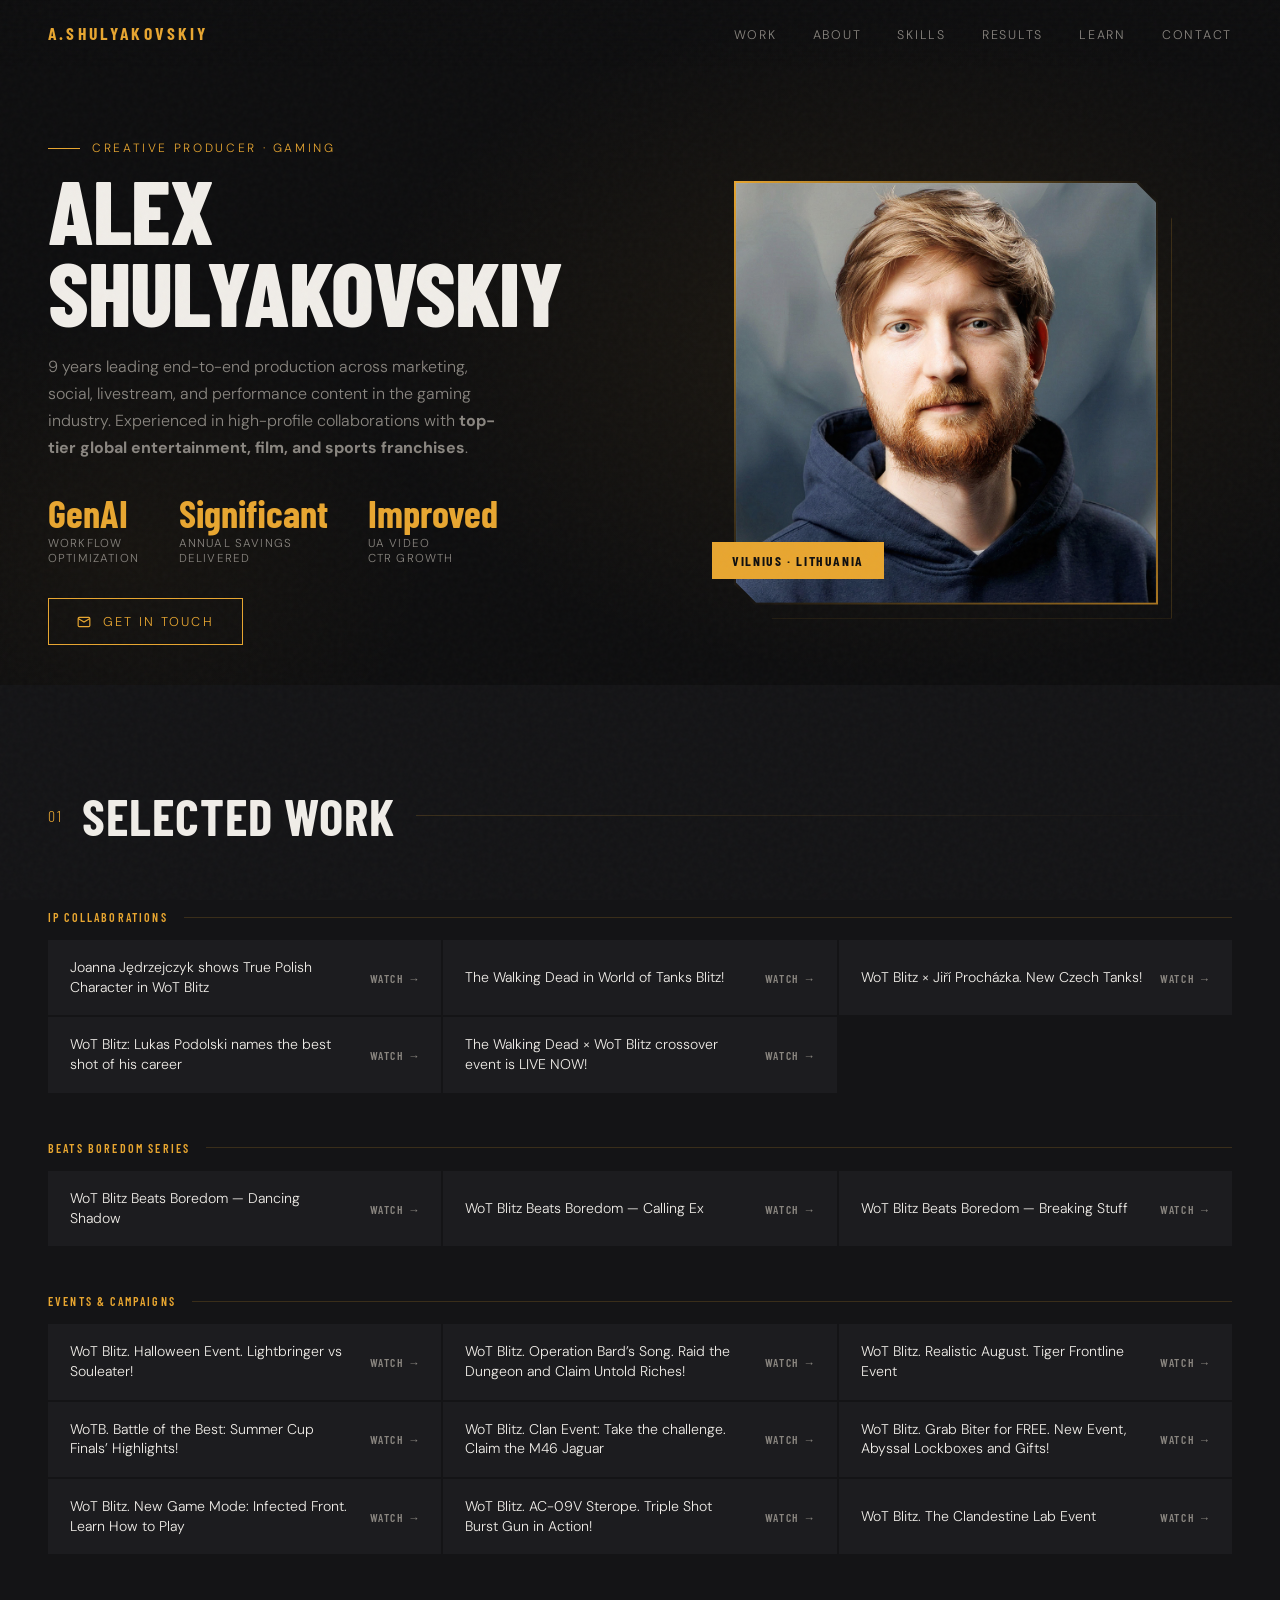
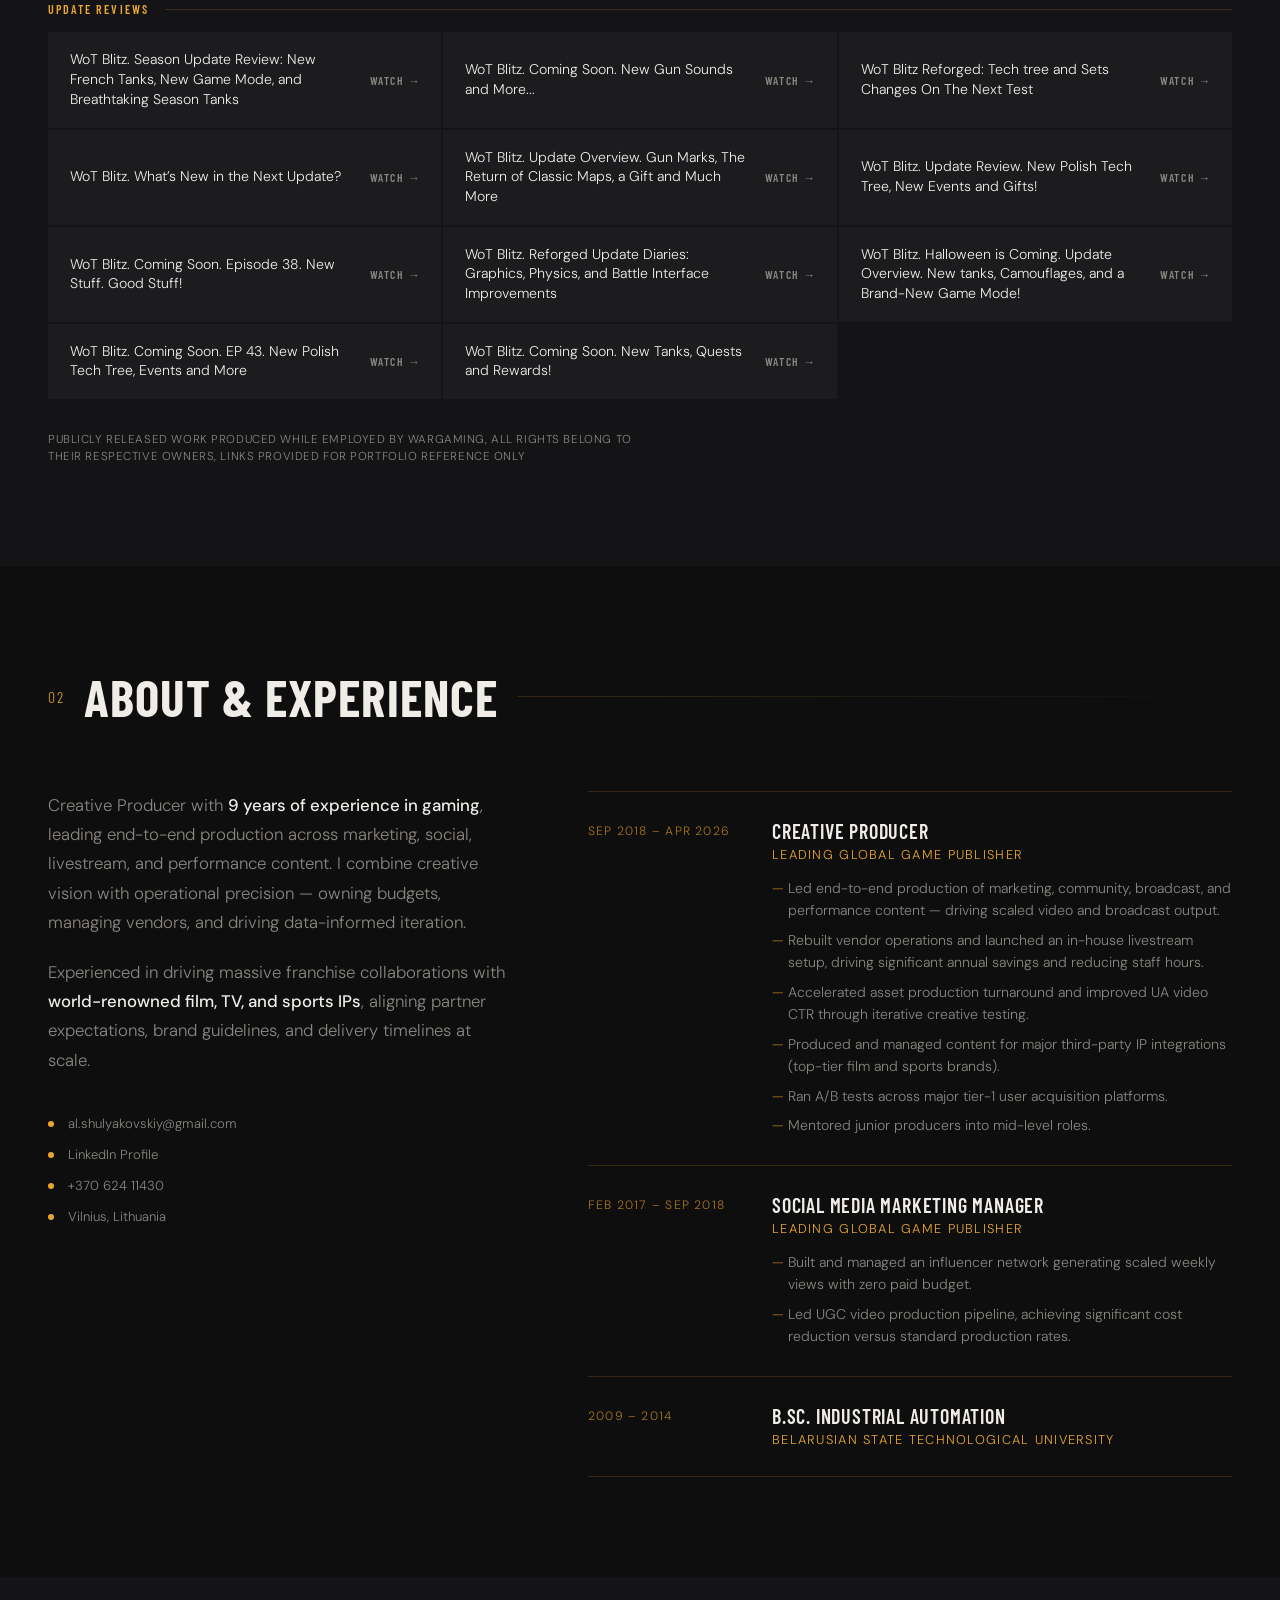
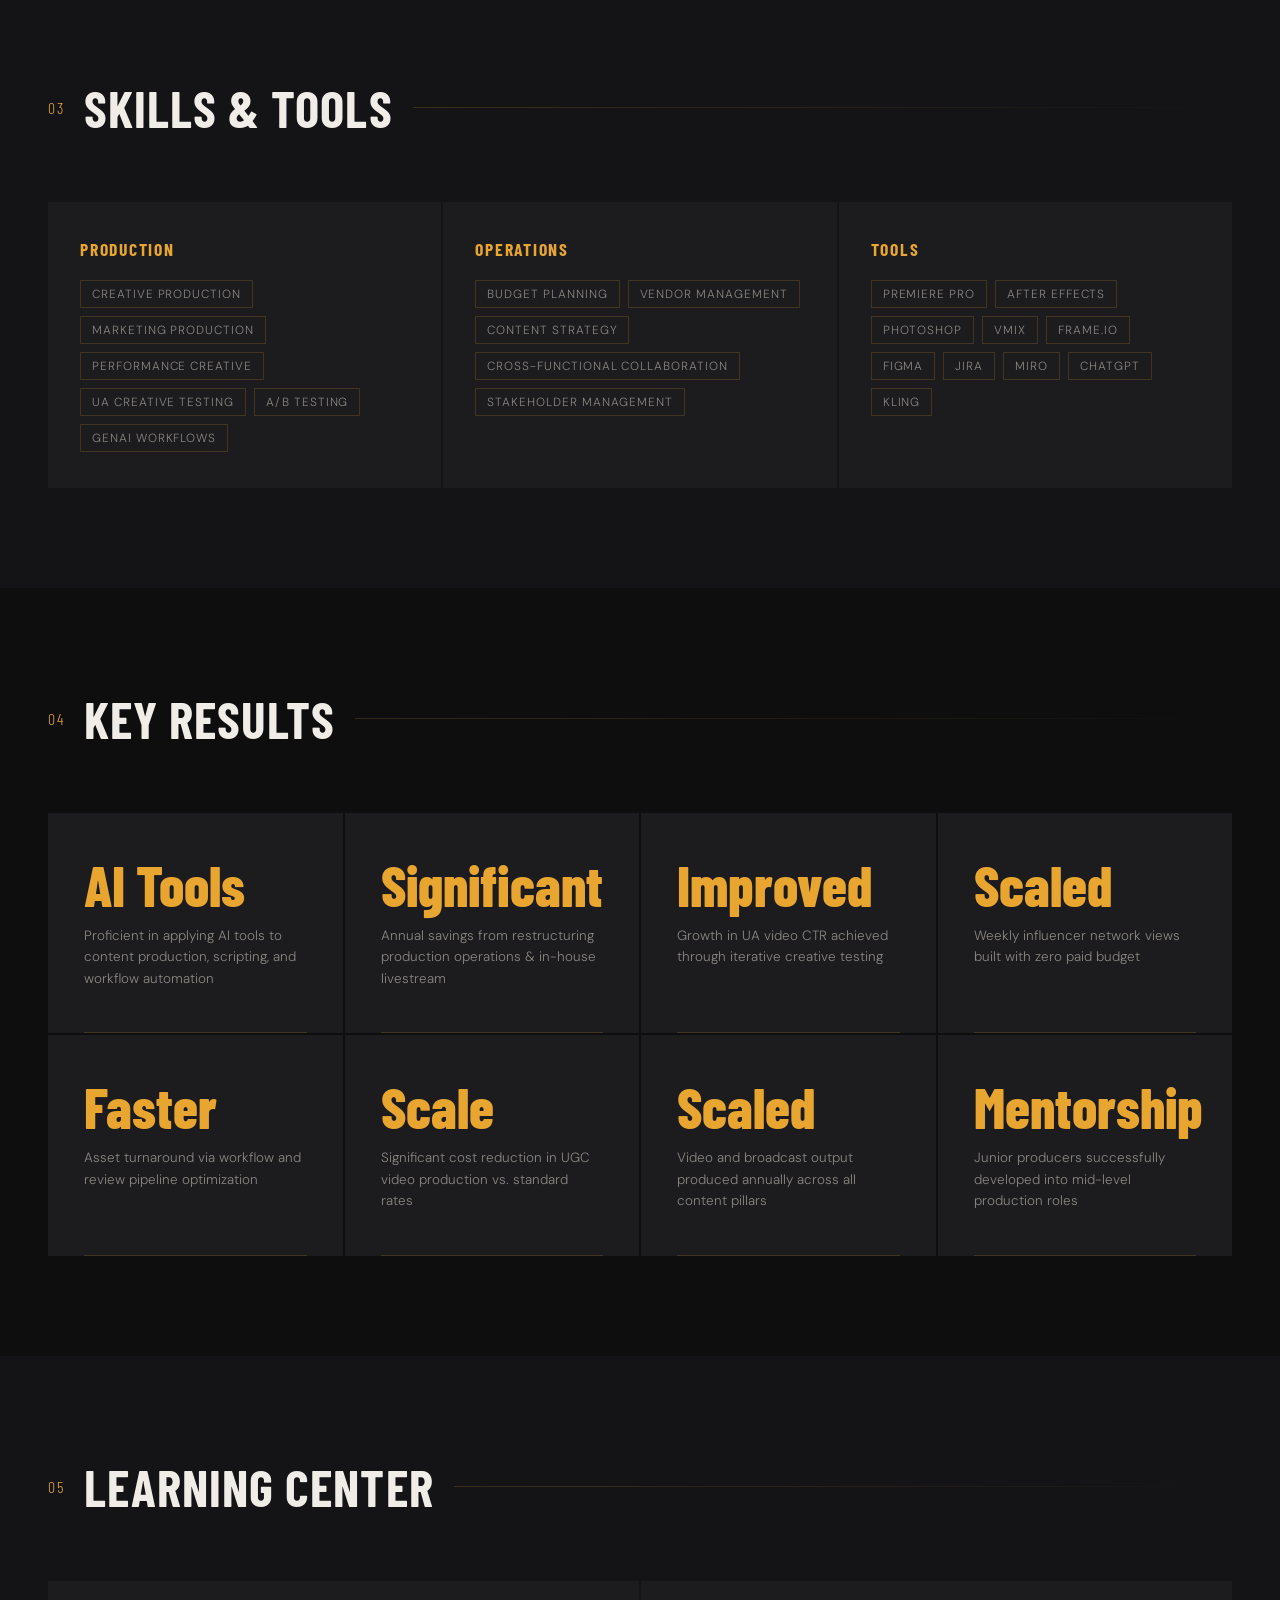
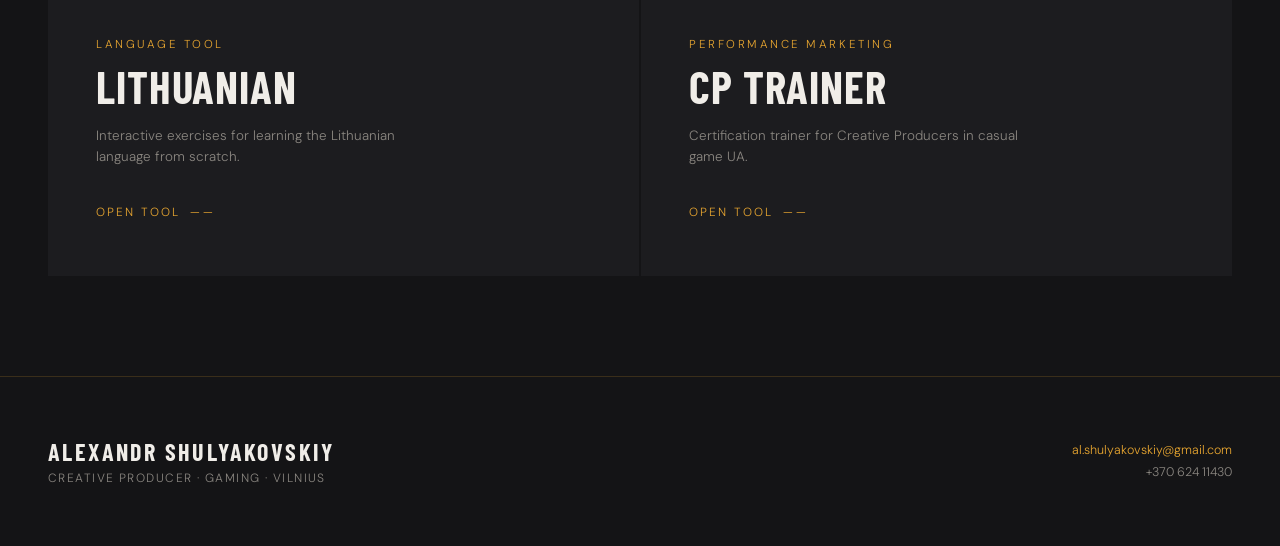
==== index.html @ 51edaa5b "Rework Selected Work into categorized text-link section Replaces the 28 dark placeholder tiles (left" ====
<!DOCTYPE html>
<html lang="en">
<head>
  <meta charset="UTF-8" />
  <meta name="viewport" content="width=device-width, initial-scale=1.0"/>
  <title>Alexandr Shulyakovskiy — Creative Producer</title>
  <link rel="preconnect" href="https://fonts.googleapis.com">
  <link rel="preconnect" href="https://fonts.gstatic.com" crossorigin>
  <link href="https://fonts.googleapis.com/css2?family=Barlow+Condensed:ital,wght@0,300;0,600;0,700;0,800;1,300&family=DM+Sans:wght@300;400;500&display=swap" rel="stylesheet">
  <style>
    *, *::before, *::after { box-sizing: border-box; margin: 0; padding: 0; }

    :root {
      --bg:       #0e0e0f;
      --bg2:      #141416;
      --bg3:      #1c1c1f;
      --gold:     #e8a630;
      --gold-dim: #a87520;
      --white:    #f0ede8;
      --muted:    #8a8680;
      --border:   rgba(232,166,48,.18);
      --radius:   4px;
    }

    html { scroll-behavior: smooth; }

    body {
      background: var(--bg);
      color: var(--white);
      font-family: 'DM Sans', sans-serif;
      font-weight: 300;
      overflow-x: hidden;
    }

    /* ── NOISE OVERLAY ── */
    body::before {
      content: '';
      position: fixed; inset: 0;
      background-image: url("data:image/svg+xml,%3Csvg viewBox='0 0 200 200' xmlns='http://www.w3.org/2000/svg'%3E%3Cfilter id='n'%3E%3CfeTurbulence type='fractalNoise' baseFrequency='0.9' numOctaves='4' stitchTiles='stitch'/%3E%3C/filter%3E%3Crect width='100%25' height='100%25' filter='url(%23n)' opacity='1'/%3E%3C/svg%3E");
      opacity: 0.028;
      pointer-events: none;
      z-index: 9999;
    }

    /* ── HEADER / NAV ── */
    nav {
      position: fixed; top: 0; left: 0; right: 0; z-index: 100;
      display: flex; justify-content: space-between; align-items: center;
      padding: 22px 48px;
      background: linear-gradient(to bottom, rgba(14,14,15,.95), transparent);
      backdrop-filter: blur(0px);
    }
    .nav-logo {
      font-family: 'Barlow Condensed', sans-serif;
      font-weight: 700;
      font-size: 1.1rem;
      letter-spacing: .18em;
      text-transform: uppercase;
      color: var(--gold);
    }
    .nav-links { display: flex; gap: 36px; list-style: none; }
    .nav-links a {
      font-size: .78rem;
      letter-spacing: .14em;
      text-transform: uppercase;
      color: var(--muted);
      text-decoration: none;
      transition: color .25s;
    }
    .nav-links a:hover { color: var(--white); }

    /* ── HERO ── */
    #hero {
      min-height: auto;
      display: grid;
      grid-template-columns: 1fr 1fr;
      align-items: center;
      padding: 140px 48px 40px;
      gap: 40px;
      position: relative;
      overflow: hidden;
    }
    #hero::after {
      content: '';
      position: absolute; inset: 0;
      background:
        radial-gradient(ellipse 60% 70% at 70% 50%, rgba(232,166,48,.07) 0%, transparent 70%),
        radial-gradient(ellipse 40% 60% at 10% 80%, rgba(232,166,48,.04) 0%, transparent 60%);
      pointer-events: none;
    }

    .hero-text { position: relative; z-index: 1; }
    .hero-eyebrow {
      font-size: .75rem;
      letter-spacing: .22em;
      text-transform: uppercase;
      color: var(--gold);
      margin-bottom: 12px;
      display: flex; align-items: center; gap: 12px;
    }
    .hero-eyebrow::before {
      content: '';
      display: block; width: 32px; height: 1px;
      background: var(--gold);
    }

    h1 {
      font-family: 'Barlow Condensed', sans-serif;
      font-weight: 800;
      font-size: clamp(4rem, 7vw, 7.5rem);
      line-height: .92;
      text-transform: uppercase;
      letter-spacing: -.01em;
    }
    h1 em {
      font-style: italic;
      font-weight: 300;
      color: var(--gold);
    }

    .hero-desc {
      margin-top: 20px;
      font-size: 1rem;
      line-height: 1.7;
      color: var(--muted);
      max-width: 460px;
    }

    .hero-stats {
      display: flex; gap: 40px; margin-top: 32px;
    }
    .stat-num {
      font-family: 'Barlow Condensed', sans-serif;
      font-weight: 700;
      font-size: 2.4rem;
      line-height: 1;
      color: var(--gold);
    }
    .stat-label {
      font-size: .72rem;
      letter-spacing: .1em;
      text-transform: uppercase;
      color: var(--muted);
      margin-top: 4px;
    }

    .hero-cta {
      display: inline-flex; align-items: center; gap: 12px;
      margin-top: 32px;
      padding: 14px 28px;
      border: 1px solid var(--gold);
      color: var(--gold);
      text-decoration: none;
      font-size: .8rem;
      letter-spacing: .16em;
      text-transform: uppercase;
      transition: background .25s, color .25s;
    }
    .hero-cta:hover { background: var(--gold); color: var(--bg); }
    .hero-cta svg { width: 14px; height: 14px; }

    /* HERO PORTRAIT */
    .hero-portrait {
      position: relative; z-index: 1;
      display: flex; justify-content: center; align-items: flex-end;
    }
    .portrait-frame {
      position: relative;
      width: min(420px, 90%);
    }
    .portrait-frame::before {
      content: '';
      position: absolute;
      inset: -2px;
      background: linear-gradient(135deg, var(--gold) 0%, transparent 50%, var(--gold-dim) 100%);
      z-index: 0;
      clip-path: polygon(0 0, calc(100% - 20px) 0, 100% 20px, 100% 100%, 20px 100%, 0 calc(100% - 20px));
    }
    .portrait-frame::after {
      content: '';
      position: absolute;
      top: 16px; left: 16px;
      right: -16px; bottom: -16px;
      border: 1px solid var(--border);
      z-index: -1;
      clip-path: polygon(0 0, calc(100% - 20px) 0, 100% 20px, 100% 100%, 20px 100%, 0 calc(100% - 20px));
    }
    .portrait-inner {
      position: relative; z-index: 1;
      overflow: hidden;
      clip-path: polygon(0 0, calc(100% - 20px) 0, 100% 20px, 100% 100%, 20px 100%, 0 calc(100% - 20px));
      background: var(--bg3);
    }
    .portrait-inner img {
      width: 100%;
      display: block;
      filter: grayscale(15%) contrast(1.05);
    }
    .portrait-badge {
      position: absolute;
      bottom: 24px; left: -24px;
      background: var(--gold);
      color: var(--bg);
      font-family: 'Barlow Condensed', sans-serif;
      font-weight: 700;
      font-size: .85rem;
      letter-spacing: .12em;
      text-transform: uppercase;
      padding: 10px 20px;
      z-index: 10;
    }

    /* ── SECTION SHARED ── */
    section { padding: 100px 48px; }
    .section-header {
      display: flex; align-items: center; gap: 20px;
      margin-bottom: 64px;
    }
    .section-num {
      font-family: 'Barlow Condensed', sans-serif;
      font-weight: 300;
      font-size: 1rem;
      color: var(--gold);
      letter-spacing: .1em;
    }
    h2 {
      font-family: 'Barlow Condensed', sans-serif;
      font-weight: 700;
      font-size: clamp(2.2rem, 4vw, 3.6rem);
      text-transform: uppercase;
      letter-spacing: .02em;
    }
    .section-line {
      flex: 1; height: 1px;
      background: linear-gradient(to right, var(--border), transparent);
    }

    /* ── WORK / VIDEO GRID ── */
    #work { background: var(--bg2); }

    /* ── WORK CATEGORIES ── */
    .work-categories {
      display: flex;
      flex-direction: column;
      gap: 48px;
    }

    .work-group-header {
      display: flex;
      align-items: center;
      gap: 16px;
      margin-bottom: 16px;
    }

    .work-group-tag {
      font-family: 'Barlow Condensed', sans-serif;
      font-size: .75rem;
      font-weight: 600;
      letter-spacing: .18em;
      text-transform: uppercase;
      color: var(--gold);
      white-space: nowrap;
    }

    .work-group-line {
      flex: 1;
      height: 1px;
      background: var(--border);
    }

    .work-links {
      display: grid;
      grid-template-columns: repeat(auto-fill, minmax(340px, 1fr));
      gap: 2px;
    }

    .work-link-card {
      display: flex;
      align-items: center;
      justify-content: space-between;
      gap: 16px;
      padding: 18px 20px;
      background: var(--bg3);
      text-decoration: none;
      color: var(--white);
      transition: background .2s, border-color .2s;
      border-left: 2px solid transparent;
    }

    .work-link-card:hover {
      background: var(--bg2);
      border-left-color: var(--gold);
    }

    .work-link-title {
      font-size: .88rem;
      font-weight: 300;
      line-height: 1.4;
    }

    .work-link-arrow {
      font-family: 'Barlow Condensed', sans-serif;
      font-size: .72rem;
      font-weight: 600;
      letter-spacing: .14em;
      text-transform: uppercase;
      color: var(--muted);
      white-space: nowrap;
      transition: color .2s;
    }

    .work-link-card:hover .work-link-arrow { color: var(--gold); }

    .work-disclaimer {
      margin-top: 32px;
      font-size: 0.72rem;
      color: var(--muted);
      max-width: 600px;
      line-height: 1.5;
      text-transform: uppercase;
      letter-spacing: 0.05em;
    }

        /* ── ABOUT / EXPERIENCE ── */
    #about { background: var(--bg); }
    .about-grid {
      display: grid;
      grid-template-columns: 1fr 1.4fr;
      gap: 80px;
      align-items: start;
    }

    .about-intro {
      font-size: 1.05rem;
      line-height: 1.75;
      color: var(--muted);
    }
    .about-intro strong { color: var(--white); font-weight: 500; }

    .contact-list { margin-top: 40px; display: flex; flex-direction: column; gap: 14px; }
    .contact-item {
      display: flex; align-items: center; gap: 14px;
      font-size: .82rem;
    }
    .contact-item a {
      color: var(--muted);
      text-decoration: none;
      transition: color .2s;
    }
    .contact-item a:hover { color: var(--gold); }
    .contact-dot {
      width: 6px; height: 6px; border-radius: 50%;
      background: var(--gold); flex-shrink: 0;
    }

    /* EXPERIENCE */
    .exp-list { display: flex; flex-direction: column; gap: 0; }
    .exp-item {
      border-top: 1px solid var(--border);
      padding: 28px 0;
      display: grid;
      grid-template-columns: 160px 1fr;
      gap: 24px;
    }
    .exp-item:last-child { border-bottom: 1px solid var(--border); }

    .exp-period {
      font-size: .76rem;
      letter-spacing: .1em;
      text-transform: uppercase;
      color: var(--gold-dim);
      padding-top: 3px;
    }
    .exp-role {
      font-family: 'Barlow Condensed', sans-serif;
      font-weight: 600;
      font-size: 1.25rem;
      text-transform: uppercase;
      letter-spacing: .04em;
      line-height: 1.1;
    }
    .exp-company {
      font-size: .8rem;
      letter-spacing: .1em;
      text-transform: uppercase;
      color: var(--gold);
      margin-top: 4px;
    }
    .exp-bullets {
      margin-top: 14px;
      display: flex; flex-direction: column; gap: 7px;
    }
    .exp-bullets li {
      list-style: none;
      font-size: .88rem;
      line-height: 1.6;
      color: var(--muted);
      padding-left: 16px;
      position: relative;
    }
    .exp-bullets li::before {
      content: '—';
      position: absolute; left: 0;
      color: var(--gold-dim);
    }

    /* ── SKILLS ── */
    #skills { background: var(--bg2); }
    .skills-grid {
      display: grid;
      grid-template-columns: repeat(3, 1fr);
      gap: 2px;
    }
    .skill-block {
      background: var(--bg3);
      padding: 36px 32px;
      position: relative;
      overflow: hidden;
      transition: background .3s;
    }
    .skill-block:hover { background: #222226; }
    .skill-block::before {
      content: '';
      position: absolute;
      top: 0; left: 0; right: 0;
      height: 2px;
      background: var(--gold);
      transform: scaleX(0);
      transform-origin: left;
      transition: transform .4s cubic-bezier(.25,.46,.45,.94);
    }
    .skill-block:hover::before { transform: scaleX(1); }
    .skill-block h3 {
      font-family: 'Barlow Condensed', sans-serif;
      font-weight: 700;
      font-size: 1.1rem;
      text-transform: uppercase;
      letter-spacing: .1em;
      color: var(--gold);
      margin-bottom: 20px;
    }
    .skill-tags { display: flex; flex-wrap: wrap; gap: 8px; }
    .skill-tag {
      font-size: .74rem;
      letter-spacing: .08em;
      text-transform: uppercase;
      color: var(--muted);
      border: 1px solid var(--border);
      padding: 5px 11px;
    }

    /* ── ACHIEVEMENTS ── */
    #achievements { background: var(--bg); }
    .achievements-grid {
      display: grid;
      grid-template-columns: repeat(4, 1fr);
      gap: 2px;
    }
    .achievement-card {
      background: var(--bg3);
      padding: 44px 36px;
      position: relative;
      overflow: hidden;
    }
    .achievement-card::after {
      content: '';
      position: absolute;
      bottom: 0; left: 36px; right: 36px;
      height: 1px;
      background: var(--border);
    }
    .achievement-val {
      font-family: 'Barlow Condensed', sans-serif;
      font-weight: 800;
      font-size: 3.5rem;
      line-height: 1;
      color: var(--gold);
    }
    .achievement-desc {
      margin-top: 12px;
      font-size: .84rem;
      line-height: 1.6;
      color: var(--muted);
    }

    /* ── LEARNING CENTER ── */
    #learn { background: var(--bg2); }
    .learn-grid {
      display: grid;
      grid-template-columns: repeat(2, 1fr);
      gap: 2px;
    }
    .learn-card {
      background: var(--bg3);
      padding: 56px 48px;
      text-decoration: none;
      color: var(--white);
      display: block;
      position: relative;
      overflow: hidden;
      transition: background .3s;
    }
    .learn-card:hover { background: #222226; }
    .learn-card::before {
      content: '';
      position: absolute;
      top: 0; left: 0; right: 0;
      height: 2px;
      background: var(--gold);
      transform: scaleX(0);
      transform-origin: left;
      transition: transform .4s cubic-bezier(.25,.46,.45,.94);
    }
    .learn-card:hover::before { transform: scaleX(1); }
    .learn-card-label {
      font-size: .72rem;
      letter-spacing: .22em;
      text-transform: uppercase;
      color: var(--gold);
      margin-bottom: 12px;
    }
    .learn-card-title {
      font-family: 'Barlow Condensed', sans-serif;
      font-weight: 700;
      font-size: 2.8rem;
      text-transform: uppercase;
      letter-spacing: .02em;
      line-height: 1;
    }
    .learn-card-desc {
      font-size: .84rem;
      color: var(--muted);
      line-height: 1.6;
      margin-top: 16px;
      max-width: 340px;
    }
    .learn-card-arrow {
      margin-top: 36px;
      font-size: .74rem;
      letter-spacing: .18em;
      text-transform: uppercase;
      color: var(--gold);
      display: flex;
      align-items: center;
      gap: 10px;
      transition: gap .25s;
    }
    .learn-card:hover .learn-card-arrow { gap: 18px; }

    /* ── FOOTER ── */
    footer {
      background: var(--bg2);
      padding: 60px 48px;
      display: flex;
      justify-content: space-between;
      align-items: center;
      border-top: 1px solid var(--border);
    }
    .footer-name {
      font-family: 'Barlow Condensed', sans-serif;
      font-weight: 700;
      font-size: 1.5rem;
      text-transform: uppercase;
      letter-spacing: .1em;
    }
    .footer-sub {
      font-size: .75rem;
      letter-spacing: .12em;
      text-transform: uppercase;
      color: var(--muted);
      margin-top: 4px;
    }
    .footer-right {
      font-size: .78rem;
      color: var(--muted);
      text-align: right;
    }
    .footer-right a { color: var(--gold); text-decoration: none; }

    /* ── MODAL ── */
        /* ── ANIMATIONS ── */
    @keyframes fadeUp {
      from { opacity: 0; transform: translateY(28px); }
      to   { opacity: 1; transform: translateY(0); }
    }
    .anim { opacity: 0; }
    .anim.visible { animation: fadeUp .7s ease forwards; }
    .anim-d1 { animation-delay: .1s; }
    .anim-d2 { animation-delay: .2s; }
    .anim-d3 { animation-delay: .3s; }
    .anim-d4 { animation-delay: .4s; }

    /* ── HAMBURGER ── */
    .nav-burger {
      display: none;
      flex-direction: column;
      justify-content: center;
      align-items: center;
      gap: 5px;
      width: 40px; height: 40px;
      background: none;
      border: 1px solid var(--border);
      border-radius: var(--radius);
      cursor: pointer;
      padding: 8px;
      flex-shrink: 0;
    }
    .nav-burger span {
      display: block;
      width: 18px; height: 1.5px;
      background: var(--white);
      transition: transform .25s, opacity .25s;
      transform-origin: center;
    }
    .nav-burger.open span:nth-child(1) { transform: translateY(6.5px) rotate(45deg); }
    .nav-burger.open span:nth-child(2) { opacity: 0; transform: scaleX(0); }
    .nav-burger.open span:nth-child(3) { transform: translateY(-6.5px) rotate(-45deg); }

    /* ── MOBILE MENU ── */
    .mobile-menu {
      display: none;
      position: fixed;
      top: 0; left: 0; right: 0; bottom: 0;
      background: rgba(14,14,15,.97);
      z-index: 98;
      flex-direction: column;
      align-items: center;
      justify-content: center;
      gap: 48px;
      backdrop-filter: blur(12px);
    }
    .mobile-menu.open { display: flex; }
    .mobile-menu a {
      font-family: 'Barlow Condensed', sans-serif;
      font-weight: 700;
      font-size: 2.6rem;
      text-transform: uppercase;
      letter-spacing: .1em;
      color: var(--white);
      text-decoration: none;
      transition: color .2s;
    }
    .mobile-menu a:hover { color: var(--gold); }

    /* ── RESPONSIVE ── */
    html, body { max-width: 100%; overflow-x: hidden; }

    @media (max-width: 900px) {
      nav { padding: 18px 24px; }
      .nav-links { display: none; }
      .nav-burger { display: flex; }

      /* Critical: grid items must not expand beyond their track */
      #hero { grid-template-columns: 1fr; padding: 100px 24px 60px; text-align: center; }
      #hero > * { min-width: 0; max-width: 100%; }

      h1 { font-size: clamp(2.2rem, 8vw, 4rem); overflow-wrap: break-word; }

      /* Eyebrow: drop the decorative line, reduce letter-spacing */
      .hero-eyebrow { justify-content: center; letter-spacing: .1em; }
      .hero-eyebrow::before { display: none; }

      /* Hero stats: wrap to multiple rows, smaller font, tighter gap */
      .hero-stats { gap: 20px 32px; flex-wrap: wrap; justify-content: center; }
      .stat-num { font-size: clamp(1.4rem, 5vw, 2.4rem); }

      /* Hero desc: constrain to column width */
      .hero-desc { margin: 20px auto 0; max-width: 100%; }

      /* Portrait */
      .hero-portrait { order: -1; overflow: hidden; }
      .portrait-frame { width: min(300px, 100%); }
      .portrait-frame::before { inset: -1px; }
      .portrait-frame::after { display: none; }
      .portrait-badge { left: 0; bottom: 16px; }

      section { padding: 72px 24px; }
      .about-grid { grid-template-columns: 1fr; gap: 48px; }
      .skills-grid { grid-template-columns: 1fr 1fr; }
      .achievements-grid { grid-template-columns: 1fr 1fr; }
      .achievement-card { padding: 32px 20px; }
      .achievement-val { font-size: clamp(1.5rem, 6vw, 3.5rem); overflow-wrap: break-word; }
      .learn-grid { grid-template-columns: 1fr; }
      .exp-item { grid-template-columns: 1fr; gap: 8px; }
      footer { flex-direction: column; gap: 24px; text-align: center; }
      .footer-right { text-align: center; }
    }
    @media (max-width: 480px) {
      h1 { font-size: clamp(1.9rem, 8vw, 2.6rem); }
      .achievement-val { font-size: clamp(1.2rem, 5.5vw, 1.6rem); }
    }
    @media (max-width: 560px) {
      .work-links { grid-template-columns: 1fr; }
      .skills-grid { grid-template-columns: 1fr; }
      .achievements-grid { grid-template-columns: 1fr 1fr; }
    }
  </style>
</head>
<body>

<nav>
  <div class="nav-logo">A.Shulyakovskiy</div>
  <ul class="nav-links">
    <li><a href="#work">Work</a></li>
    <li><a href="#about">About</a></li>
    <li><a href="#skills">Skills</a></li>
    <li><a href="#achievements">Results</a></li>
    <li><a href="#learn">Learn</a></li>
    <li><a href="mailto:al.shulyakovskiy@gmail.com">Contact</a></li>
  </ul>
  <button class="nav-burger" id="navBurger" aria-label="Toggle menu">
    <span></span><span></span><span></span>
  </button>
</nav>

<div class="mobile-menu" id="mobileMenu">
  <a href="#work" class="mobile-link">Work</a>
  <a href="#about" class="mobile-link">About</a>
  <a href="#skills" class="mobile-link">Skills</a>
  <a href="#achievements" class="mobile-link">Results</a>
  <a href="#learn" class="mobile-link">Learn</a>
  <a href="mailto:al.shulyakovskiy@gmail.com" class="mobile-link">Contact</a>
</div>

<section id="hero">
  <div class="hero-text">
    <div class="hero-eyebrow anim anim-d1">Creative Producer · Gaming</div>
    <h1 class="anim anim-d2">
      Alex<br>
   
      Shulyakovskiy
    </h1>
    <p class="hero-desc anim anim-d3">
      9 years leading end-to-end production across marketing, social, livestream, 
      and performance content in the gaming industry. Experienced in high-profile collaborations with 
      <strong>top-tier global entertainment, film, and sports franchises</strong>.
    </p>
    <div class="hero-stats anim anim-d3">
      <div class="stat-item">
        <div class="stat-num">GenAI</div>
        <div class="stat-label">Workflow<br>Optimization</div>
      </div>
      <div class="stat-item">
        <div class="stat-num">Significant</div>
        <div class="stat-label">Annual Savings<br>Delivered</div>
      </div>
      <div class="stat-item">
        <div class="stat-num">Improved</div>
        <div class="stat-label">UA Video<br>CTR Growth</div>
      </div>
    </div>
    <a href="mailto:al.shulyakovskiy@gmail.com" class="hero-cta anim anim-d4">
      <svg viewBox="0 0 24 24" fill="none" stroke="currentColor" stroke-width="2"><path d="M4 4h16c1.1 0 2 .9 2 2v12c0 1.1-.9 2-2 2H4c-1.1 0-2-.9-2-2V6c0-1.1.9-2 2-2z"/><polyline points="22,6 12,12 2,6"/></svg>
      Get in touch
    </a>
  </div>

  <div class="hero-portrait anim anim-d2">
    <div class="portrait-frame">
      <div class="portrait-inner">
        <img src="assets/Website_Portrait.jpg" alt="Alexandr Shulyakovskiy" />
      </div>
      <div class="portrait-badge">Vilnius · Lithuania</div>
    </div>
  </div>
</section>

<section id="work">
  <div class="section-header">
    <span class="section-num">01</span>
    <h2>Selected Work</h2>
    <div class="section-line"></div>
  </div>

  <div class="work-categories">

    <div class="work-group">
      <div class="work-group-header">
        <span class="work-group-tag">IP Collaborations</span>
        <div class="work-group-line"></div>
      </div>
      <div class="work-links">
        <a class="work-link-card anim" href="https://www.youtube.com/watch?v=vX0I_0YIl_A" target="_blank" rel="noopener">
          <span class="work-link-title">Joanna Jędrzejczyk shows True Polish Character in WoT Blitz</span>
          <span class="work-link-arrow">Watch →</span>
        </a>
        <a class="work-link-card anim anim-d1" href="https://www.youtube.com/watch?v=JiThtTg_5Nc" target="_blank" rel="noopener">
          <span class="work-link-title">The Walking Dead in World of Tanks Blitz!</span>
          <span class="work-link-arrow">Watch →</span>
        </a>
        <a class="work-link-card anim anim-d2" href="https://www.youtube.com/watch?v=btDxd6pCq6E" target="_blank" rel="noopener">
          <span class="work-link-title">WoT Blitz × Jiří Procházka. New Czech Tanks!</span>
          <span class="work-link-arrow">Watch →</span>
        </a>
        <a class="work-link-card anim anim-d3" href="https://www.youtube.com/watch?v=samgsYd70h8" target="_blank" rel="noopener">
          <span class="work-link-title">WoT Blitz: Lukas Podolski names the best shot of his career</span>
          <span class="work-link-arrow">Watch →</span>
        </a>
        <a class="work-link-card anim" href="https://www.youtube.com/watch?v=brTlAVjC1Ew" target="_blank" rel="noopener">
          <span class="work-link-title">The Walking Dead × WoT Blitz crossover event is LIVE NOW!</span>
          <span class="work-link-arrow">Watch →</span>
        </a>
      </div>
    </div>

    <div class="work-group">
      <div class="work-group-header">
        <span class="work-group-tag">Beats Boredom Series</span>
        <div class="work-group-line"></div>
      </div>
      <div class="work-links">
        <a class="work-link-card anim" href="https://www.youtube.com/watch?v=05htdGFFI8U" target="_blank" rel="noopener">
          <span class="work-link-title">WoT Blitz Beats Boredom — Dancing Shadow</span>
          <span class="work-link-arrow">Watch →</span>
        </a>
        <a class="work-link-card anim anim-d1" href="https://www.youtube.com/watch?v=H34ZMNGUeo0" target="_blank" rel="noopener">
          <span class="work-link-title">WoT Blitz Beats Boredom — Calling Ex</span>
          <span class="work-link-arrow">Watch →</span>
        </a>
        <a class="work-link-card anim anim-d2" href="https://www.youtube.com/watch?v=bdS34aC8pDc" target="_blank" rel="noopener">
          <span class="work-link-title">WoT Blitz Beats Boredom — Breaking Stuff</span>
          <span class="work-link-arrow">Watch →</span>
        </a>
      </div>
    </div>

    <div class="work-group">
      <div class="work-group-header">
        <span class="work-group-tag">Events &amp; Campaigns</span>
        <div class="work-group-line"></div>
      </div>
      <div class="work-links">
        <a class="work-link-card anim" href="https://www.youtube.com/watch?v=fqvGPcgGaws" target="_blank" rel="noopener">
          <span class="work-link-title">WoT Blitz. Halloween Event. Lightbringer vs Souleater!</span>
          <span class="work-link-arrow">Watch →</span>
        </a>
        <a class="work-link-card anim anim-d1" href="https://www.youtube.com/watch?v=1QywDp3p9Fs" target="_blank" rel="noopener">
          <span class="work-link-title">WoT Blitz. Operation Bard’s Song. Raid the Dungeon and Claim Untold Riches!</span>
          <span class="work-link-arrow">Watch →</span>
        </a>
        <a class="work-link-card anim anim-d2" href="https://www.youtube.com/watch?v=sA19frjQ0zo" target="_blank" rel="noopener">
          <span class="work-link-title">WoT Blitz. Realistic August. Tiger Frontline Event</span>
          <span class="work-link-arrow">Watch →</span>
        </a>
        <a class="work-link-card anim anim-d3" href="https://www.youtube.com/watch?v=P6KwsJGf4gU" target="_blank" rel="noopener">
          <span class="work-link-title">WoTB. Battle of the Best: Summer Cup Finals’ Highlights!</span>
          <span class="work-link-arrow">Watch →</span>
        </a>
        <a class="work-link-card anim" href="https://www.youtube.com/watch?v=MswmfRGLBoc" target="_blank" rel="noopener">
          <span class="work-link-title">WoT Blitz. Clan Event: Take the challenge. Claim the M46 Jaguar</span>
          <span class="work-link-arrow">Watch →</span>
        </a>
        <a class="work-link-card anim anim-d1" href="https://www.youtube.com/watch?v=LRLXDauhSVs" target="_blank" rel="noopener">
          <span class="work-link-title">WoT Blitz. Grab Biter for FREE. New Event, Abyssal Lockboxes and Gifts!</span>
          <span class="work-link-arrow">Watch →</span>
        </a>
        <a class="work-link-card anim anim-d2" href="https://www.youtube.com/watch?v=msvnOZT2nAg" target="_blank" rel="noopener">
          <span class="work-link-title">WoT Blitz. New Game Mode: Infected Front. Learn How to Play</span>
          <span class="work-link-arrow">Watch →</span>
        </a>
        <a class="work-link-card anim anim-d3" href="https://www.youtube.com/watch?v=UPIunyVsz4Q" target="_blank" rel="noopener">
          <span class="work-link-title">WoT Blitz. AC-09V Sterope. Triple Shot Burst Gun in Action!</span>
          <span class="work-link-arrow">Watch →</span>
        </a>
        <a class="work-link-card anim" href="https://www.youtube.com/watch?v=sISj-3-tGjM" target="_blank" rel="noopener">
          <span class="work-link-title">WoT Blitz. The Clandestine Lab Event</span>
          <span class="work-link-arrow">Watch →</span>
        </a>
      </div>
    </div>

    <div class="work-group">
      <div class="work-group-header">
        <span class="work-group-tag">Update Reviews</span>
        <div class="work-group-line"></div>
      </div>
      <div class="work-links">
        <a class="work-link-card anim" href="https://www.youtube.com/watch?v=Mdp5tdAKzRk" target="_blank" rel="noopener">
          <span class="work-link-title">WoT Blitz. Season Update Review: New French Tanks, New Game Mode, and Breathtaking Season Tanks</span>
          <span class="work-link-arrow">Watch →</span>
        </a>
        <a class="work-link-card anim anim-d1" href="https://www.youtube.com/watch?v=v2RbyiOBnkg" target="_blank" rel="noopener">
          <span class="work-link-title">WoT Blitz. Coming Soon. New Gun Sounds and More...</span>
          <span class="work-link-arrow">Watch →</span>
        </a>
        <a class="work-link-card anim anim-d2" href="https://www.youtube.com/watch?v=mTwUlsov26c" target="_blank" rel="noopener">
          <span class="work-link-title">WoT Blitz Reforged: Tech tree and Sets Changes On The Next Test</span>
          <span class="work-link-arrow">Watch →</span>
        </a>
        <a class="work-link-card anim anim-d3" href="https://www.youtube.com/watch?v=1J7-QUQeMlE" target="_blank" rel="noopener">
          <span class="work-link-title">WoT Blitz. What’s New in the Next Update?</span>
          <span class="work-link-arrow">Watch →</span>
        </a>
        <a class="work-link-card anim" href="https://www.youtube.com/watch?v=_n8JHxHTjZc" target="_blank" rel="noopener">
          <span class="work-link-title">WoT Blitz. Update Overview. Gun Marks, The Return of Classic Maps, a Gift and Much More</span>
          <span class="work-link-arrow">Watch →</span>
        </a>
        <a class="work-link-card anim anim-d1" href="https://www.youtube.com/watch?v=s4tEIM2dE4Q" target="_blank" rel="noopener">
          <span class="work-link-title">WoT Blitz. Update Review. New Polish Tech Tree, New Events and Gifts!</span>
          <span class="work-link-arrow">Watch →</span>
        </a>
        <a class="work-link-card anim anim-d2" href="https://www.youtube.com/watch?v=lCLd0-hNucw" target="_blank" rel="noopener">
          <span class="work-link-title">WoT Blitz. Coming Soon. Episode 38. New Stuff. Good Stuff!</span>
          <span class="work-link-arrow">Watch →</span>
        </a>
        <a class="work-link-card anim anim-d3" href="https://www.youtube.com/watch?v=xirtpDKZcAA" target="_blank" rel="noopener">
          <span class="work-link-title">WoT Blitz. Reforged Update Diaries: Graphics, Physics, and Battle Interface Improvements</span>
          <span class="work-link-arrow">Watch →</span>
        </a>
        <a class="work-link-card anim" href="https://www.youtube.com/watch?v=W_rDJumqxGM" target="_blank" rel="noopener">
          <span class="work-link-title">WoT Blitz. Halloween is Coming. Update Overview. New tanks, Camouflages, and a Brand-New Game Mode!</span>
          <span class="work-link-arrow">Watch →</span>
        </a>
        <a class="work-link-card anim anim-d1" href="https://www.youtube.com/watch?v=ie3wVPzDBw8" target="_blank" rel="noopener">
          <span class="work-link-title">WoT Blitz. Coming Soon. EP 43. New Polish Tech Tree, Events and More</span>
          <span class="work-link-arrow">Watch →</span>
        </a>
        <a class="work-link-card anim anim-d2" href="https://www.youtube.com/watch?v=6T0MueILe-0" target="_blank" rel="noopener">
          <span class="work-link-title">WoT Blitz. Coming Soon. New Tanks, Quests and Rewards!</span>
          <span class="work-link-arrow">Watch →</span>
        </a>
      </div>
    </div>

  </div>
    <p class="work-disclaimer anim">Publicly released work produced while employed by Wargaming, all rights belong to their respective owners, links provided for portfolio reference only</p>
</section>

<section id="about">
  <div class="section-header">
    <span class="section-num">02</span>
    <h2>About & Experience</h2>
    <div class="section-line"></div>
  </div>

  <div class="about-grid">
    <div>
      <p class="about-intro anim">
        Creative Producer with <strong>9 years of experience in gaming</strong>, 
        leading end-to-end production across marketing, social, livestream, 
        and performance content. I combine creative vision with operational 
        precision — owning budgets, managing vendors, and driving 
        data-informed iteration.
      </p>
      <p class="about-intro anim anim-d1" style="margin-top:20px;">
        Experienced in driving massive franchise collaborations with 
        <strong>world-renowned film, TV, and sports IPs</strong>, aligning partner expectations, 
        brand guidelines, and delivery timelines at scale.
      </p>

      <div class="contact-list anim anim-d2">
        <div class="contact-item">
          <div class="contact-dot"></div>
          <a href="mailto:al.shulyakovskiy@gmail.com">al.shulyakovskiy@gmail.com</a>
        </div>
        <div class="contact-item">
          <div class="contact-dot"></div>
          <a href="https://linkedin.com" target="_blank">LinkedIn Profile</a>
        </div>
        <div class="contact-item">
          <div class="contact-dot"></div>
          <a href="tel:+37062411430">+370 624 11430</a>
        </div>
        <div class="contact-item">
          <div class="contact-dot"></div>
          <span style="color:var(--muted)">Vilnius, Lithuania</span>
        </div>
      </div>
    </div>

    <div class="exp-list">
      <div class="exp-item anim">
        <div class="exp-period">Sep 2018 – Apr 2026</div>
        <div>
          <div class="exp-role">Creative Producer</div>
          <div class="exp-company">Leading Global Game Publisher</div>
          <ul class="exp-bullets">
            <li>Led end-to-end production of marketing, community, broadcast, and performance content — driving scaled video and broadcast output.</li>
            <li>Rebuilt vendor operations and launched an in-house livestream setup, driving significant annual savings and reducing staff hours.</li>
            <li>Accelerated asset production turnaround and improved UA video CTR through iterative creative testing.</li>
            <li>Produced and managed content for major third-party IP integrations (top-tier film and sports brands).</li>
            <li>Ran A/B tests across major tier-1 user acquisition platforms.</li>
            <li>Mentored junior producers into mid-level roles.</li>
          </ul>
        </div>
      </div>
      <div class="exp-item anim anim-d1">
        <div class="exp-period">Feb 2017 – Sep 2018</div>
        <div>
          <div class="exp-role">Social Media Marketing Manager</div>
          <div class="exp-company">Leading Global Game Publisher</div>
          <ul class="exp-bullets">
            <li>Built and managed an influencer network generating scaled weekly views with zero paid budget.</li>
            <li>Led UGC video production pipeline, achieving significant cost reduction versus standard production rates.</li>
          </ul>
        </div>
      </div>
      <div class="exp-item anim anim-d2">
        <div class="exp-period">2009 – 2014</div>
        <div>
          <div class="exp-role">B.Sc. Industrial Automation</div>
          <div class="exp-company">Belarusian State Technological University</div>
        </div>
      </div>
    </div>
  </div>
</section>

<section id="skills">
  <div class="section-header">
    <span class="section-num">03</span>
    <h2>Skills & Tools</h2>
    <div class="section-line"></div>
  </div>

  <div class="skills-grid">
    <div class="skill-block anim">
      <h3>Production</h3>
      <div class="skill-tags">
        <span class="skill-tag">Creative Production</span>
        <span class="skill-tag">Marketing Production</span>
        <span class="skill-tag">Performance Creative</span>
        <span class="skill-tag">UA Creative Testing</span>
        <span class="skill-tag">A/B Testing</span>
        <span class="skill-tag">GenAI Workflows</span>
      </div>
    </div>
    <div class="skill-block anim anim-d1">
      <h3>Operations</h3>
      <div class="skill-tags">
        <span class="skill-tag">Budget Planning</span>
        <span class="skill-tag">Vendor Management</span>
        <span class="skill-tag">Content Strategy</span>
        <span class="skill-tag">Cross-functional Collaboration</span>
        <span class="skill-tag">Stakeholder Management</span>
      </div>
    </div>
    <div class="skill-block anim anim-d2">
      <h3>Tools</h3>
      <div class="skill-tags">
        <span class="skill-tag">Premiere Pro</span>
        <span class="skill-tag">After Effects</span>
        <span class="skill-tag">Photoshop</span>
        <span class="skill-tag">vMix</span>
        <span class="skill-tag">Frame.io</span>
        <span class="skill-tag">Figma</span>
        <span class="skill-tag">Jira</span>
        <span class="skill-tag">Miro</span>
        <span class="skill-tag">ChatGPT</span>
        <span class="skill-tag">Kling</span>
      </div>
    </div>
  </div>
</section>

<section id="achievements">
  <div class="section-header">
    <span class="section-num">04</span>
    <h2>Key Results</h2>
    <div class="section-line"></div>
  </div>

  <div class="achievements-grid">
    <div class="achievement-card anim">
      <div class="achievement-val">AI Tools</div>
      <div class="achievement-desc">Proficient in applying AI tools to content production, scripting, and workflow automation</div>
    </div>
    <div class="achievement-card anim anim-d1">
      <div class="achievement-val">Significant</div>
      <div class="achievement-desc">Annual savings from restructuring production operations & in-house livestream</div>
    </div>
    <div class="achievement-card anim anim-d2">
      <div class="achievement-val">Improved</div>
      <div class="achievement-desc">Growth in UA video CTR achieved through iterative creative testing</div>
    </div>
    <div class="achievement-card anim anim-d3">
      <div class="achievement-val">Scaled</div>
      <div class="achievement-desc">Weekly influencer network views built with zero paid budget</div>
    </div>
    <div class="achievement-card anim">
      <div class="achievement-val">Faster</div>
      <div class="achievement-desc">Asset turnaround via workflow and review pipeline optimization</div>
    </div>
    <div class="achievement-card anim anim-d1">
      <div class="achievement-val">Scale</div>
      <div class="achievement-desc">Significant cost reduction in UGC video production vs. standard rates</div>
    </div>
    <div class="achievement-card anim anim-d2">
      <div class="achievement-val">Scaled</div>
      <div class="achievement-desc">Video and broadcast output produced annually across all content pillars</div>
    </div>
    <div class="achievement-card anim anim-d3">
      <div class="achievement-val">Mentorship</div>
      <div class="achievement-desc">Junior producers successfully developed into mid-level production roles</div>
    </div>
  </div>
</section>

<section id="learn">
  <div class="section-header anim">
    <span class="section-num">05</span>
    <h2>Learning Center</h2>
    <div class="section-line"></div>
  </div>
  <div class="learn-grid">
    <a href="lt/" class="learn-card anim anim-d1">
      <div class="learn-card-label">Language Tool</div>
      <div class="learn-card-title">Lithuanian</div>
      <div class="learn-card-desc">Interactive exercises for learning the Lithuanian language from scratch.</div>
      <div class="learn-card-arrow">Open tool &nbsp;——</div>
    </a>
    <a href="tools/cp/" class="learn-card anim anim-d2">
      <div class="learn-card-label">Performance Marketing</div>
      <div class="learn-card-title">CP Trainer</div>
      <div class="learn-card-desc">Certification trainer for Creative Producers in casual game UA.</div>
      <div class="learn-card-arrow">Open tool &nbsp;——</div>
    </a>
  </div>
</section>

<footer>
  <div>
    <div class="footer-name">Alexandr Shulyakovskiy</div>
    <div class="footer-sub">Creative Producer · Gaming · Vilnius</div>
  </div>
  <div class="footer-right">
    <a href="mailto:al.shulyakovskiy@gmail.com">al.shulyakovskiy@gmail.com</a><br>
    <span style="margin-top:6px; display:block;">+370 624 11430</span>
  </div>
</footer>


<script>
    // ── INTERSECTION OBSERVER for anim ──
  const observer = new IntersectionObserver((entries) => {
    entries.forEach(entry => {
      if (entry.isIntersecting) {
        entry.target.classList.add('visible');
        observer.unobserve(entry.target);
      }
    });
  }, { threshold: 0.1 });

  document.querySelectorAll('.anim').forEach(el => observer.observe(el));

  // ── Trigger hero anims immediately ──
  document.querySelectorAll('#hero .anim').forEach(el => {
    setTimeout(() => el.classList.add('visible'), 100);
  });

  // ── HAMBURGER MENU ──
  const burger = document.getElementById('navBurger');
  const mobileMenu = document.getElementById('mobileMenu');
  function closeMobileMenu() {
    burger.classList.remove('open');
    mobileMenu.classList.remove('open');
    document.body.style.overflow = '';
  }
  burger.addEventListener('click', () => {
    const isOpen = mobileMenu.classList.toggle('open');
    burger.classList.toggle('open', isOpen);
    document.body.style.overflow = isOpen ? 'hidden' : '';
  });
  document.querySelectorAll('.mobile-link').forEach(link => {
    link.addEventListener('click', closeMobileMenu);
  });
</script>
</body>
</html>
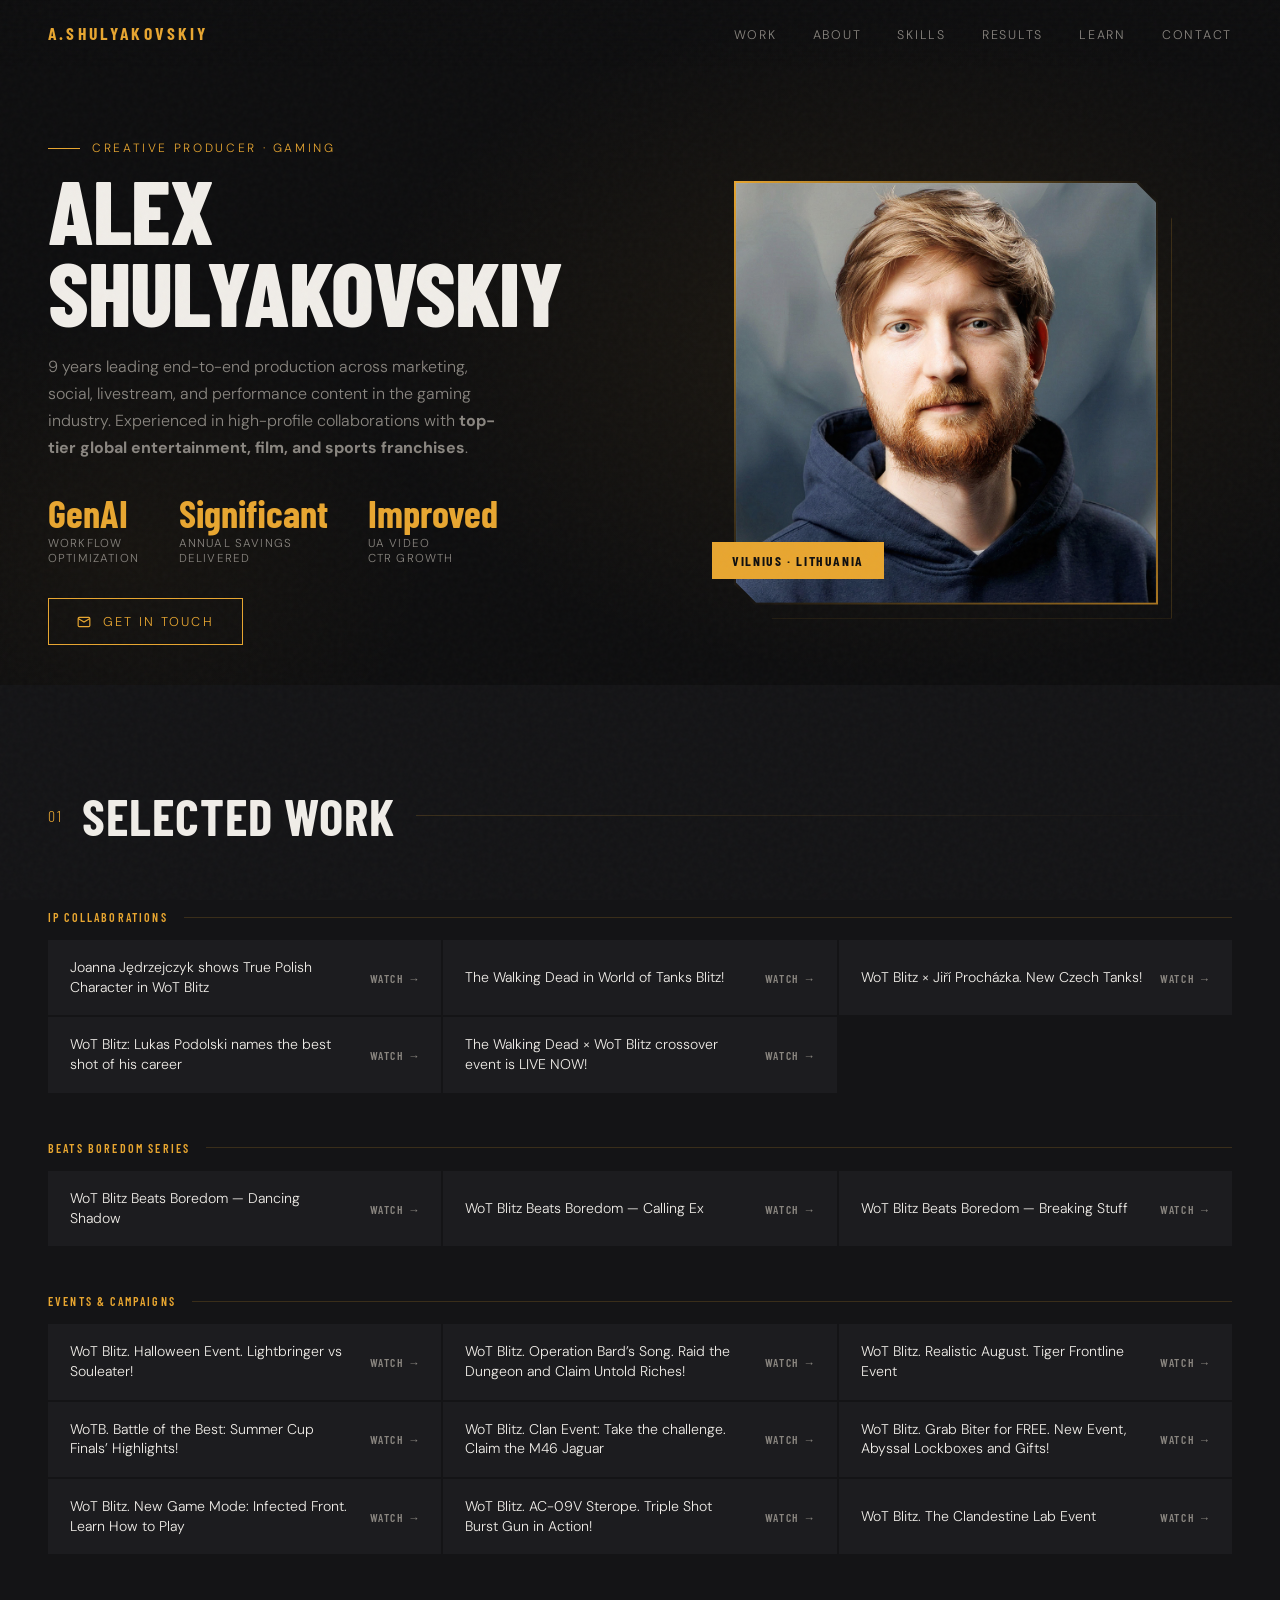
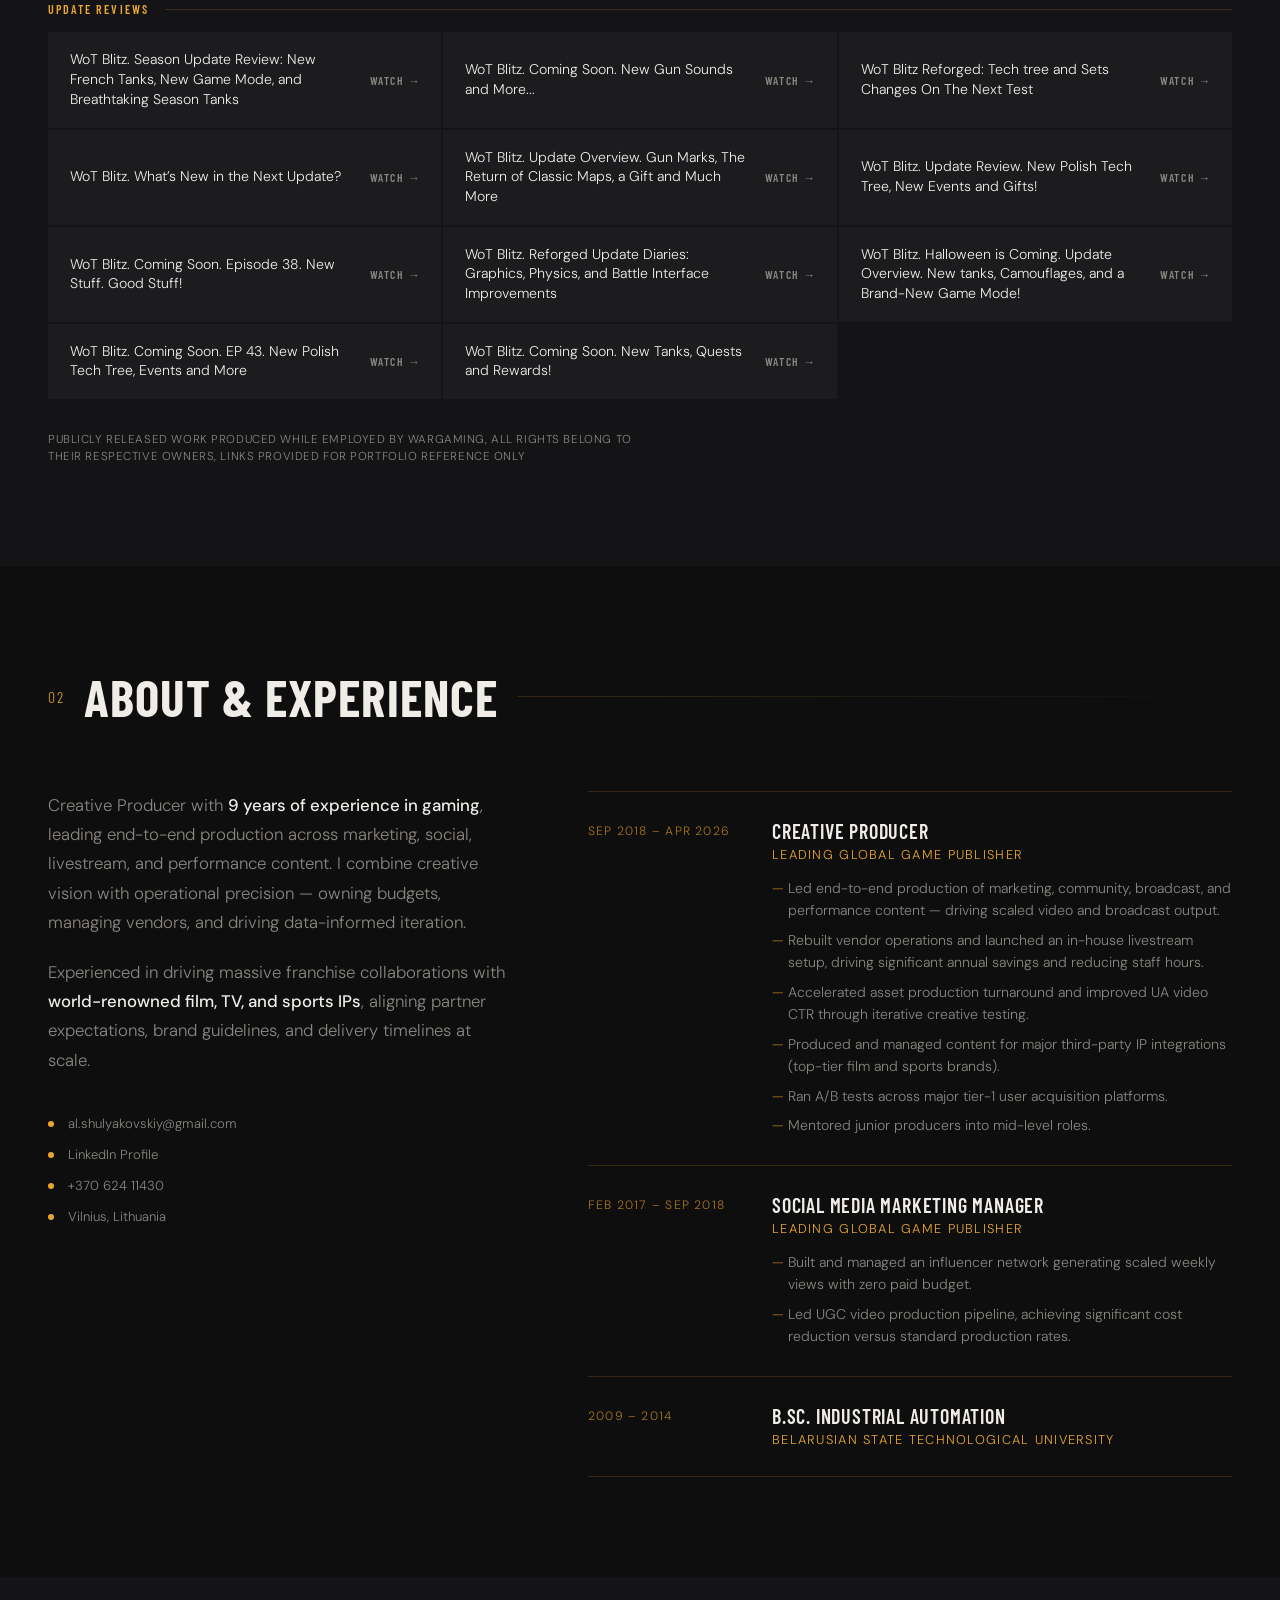
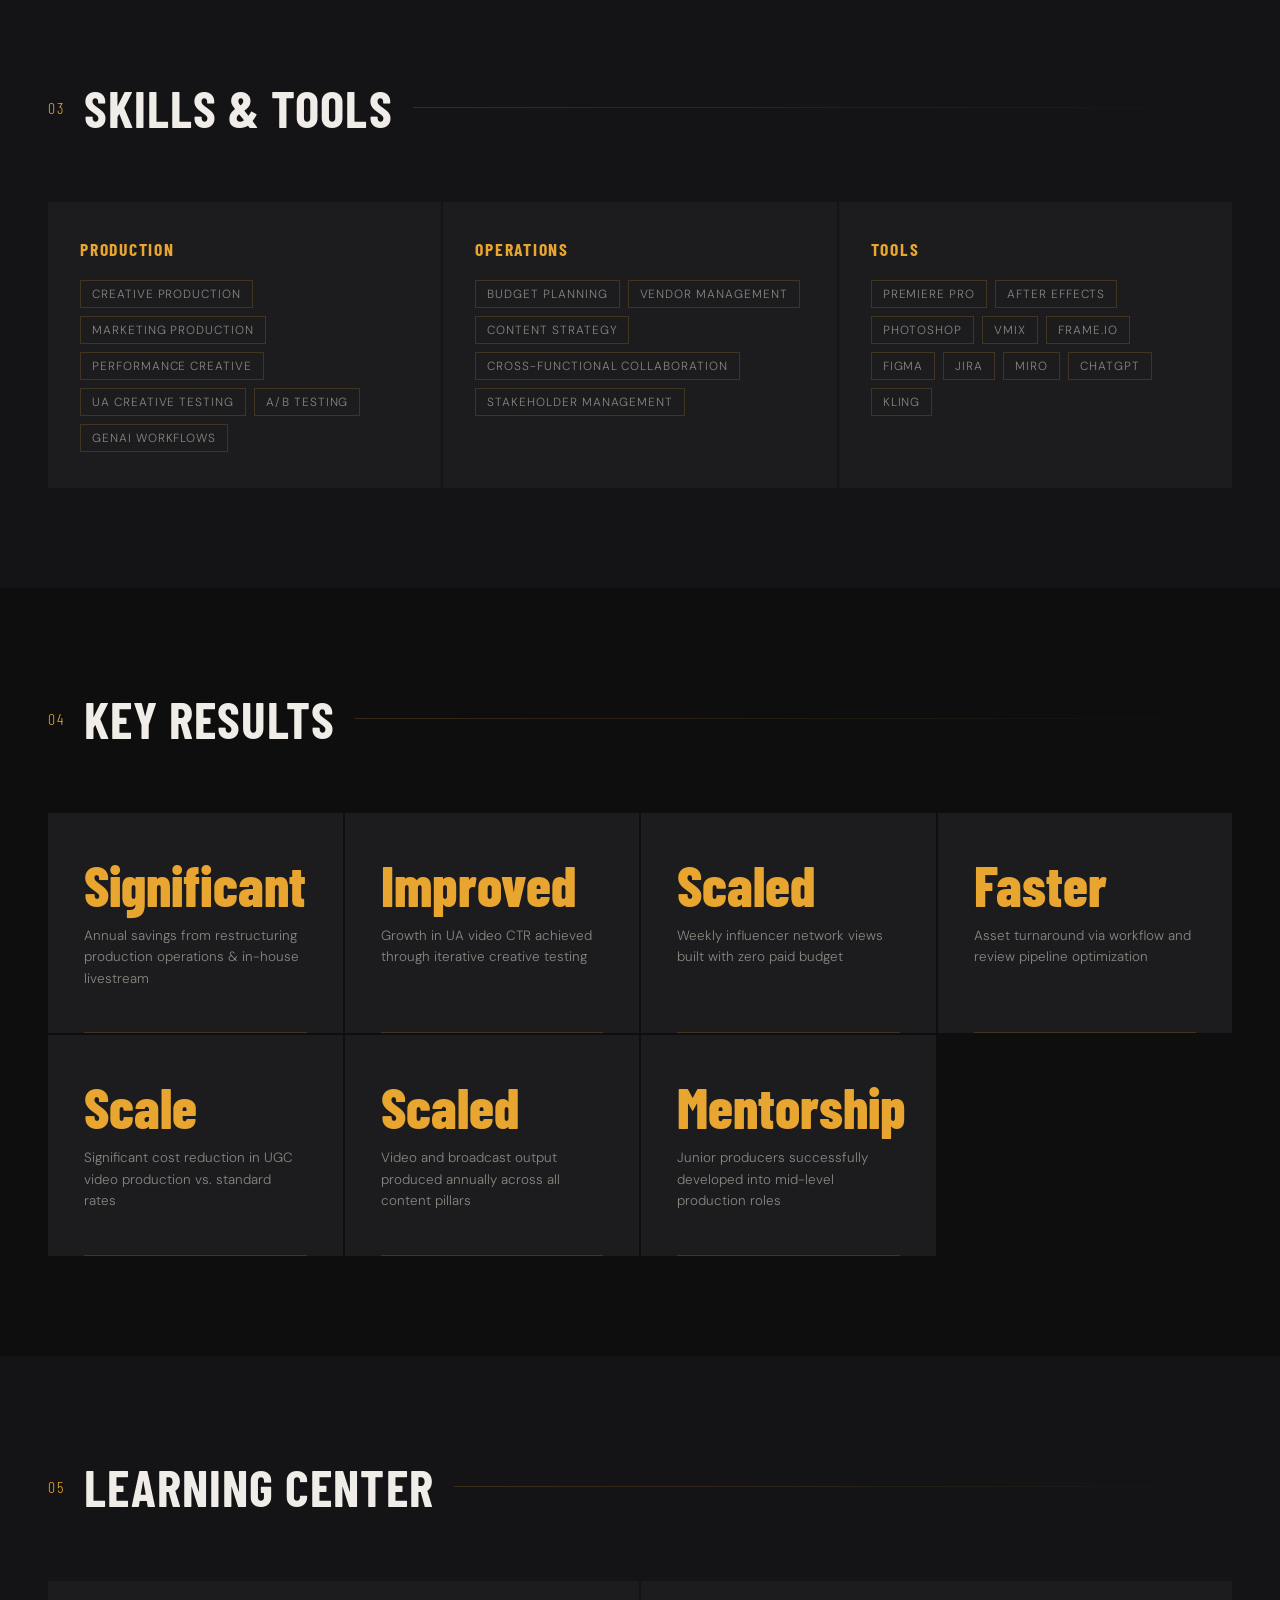
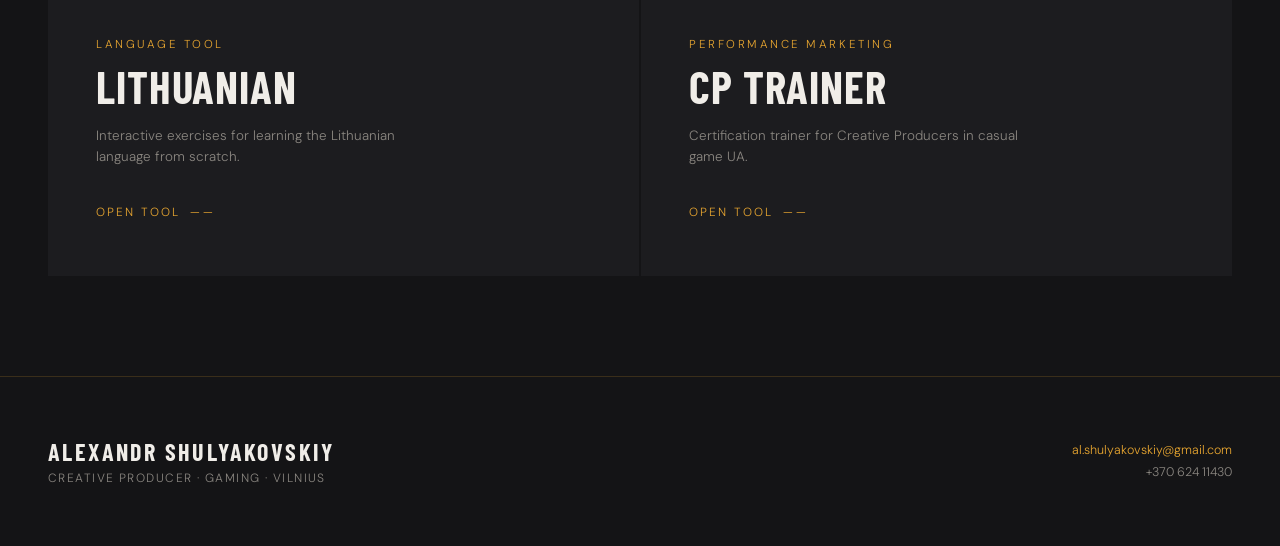
==== commit a46eb5c1: "Remove AI Tools achievement card Co-Authored-By: Claude Sonnet 4.6 <noreply@anthropic.com>" ====
--- a/index.html
+++ b/index.html
@@ -1061,10 +1061,6 @@
   </div>
 
   <div class="achievements-grid">
-    <div class="achievement-card anim">
-      <div class="achievement-val">AI Tools</div>
-      <div class="achievement-desc">Proficient in applying AI tools to content production, scripting, and workflow automation</div>
-    </div>
     <div class="achievement-card anim anim-d1">
       <div class="achievement-val">Significant</div>
       <div class="achievement-desc">Annual savings from restructuring production operations & in-house livestream</div>
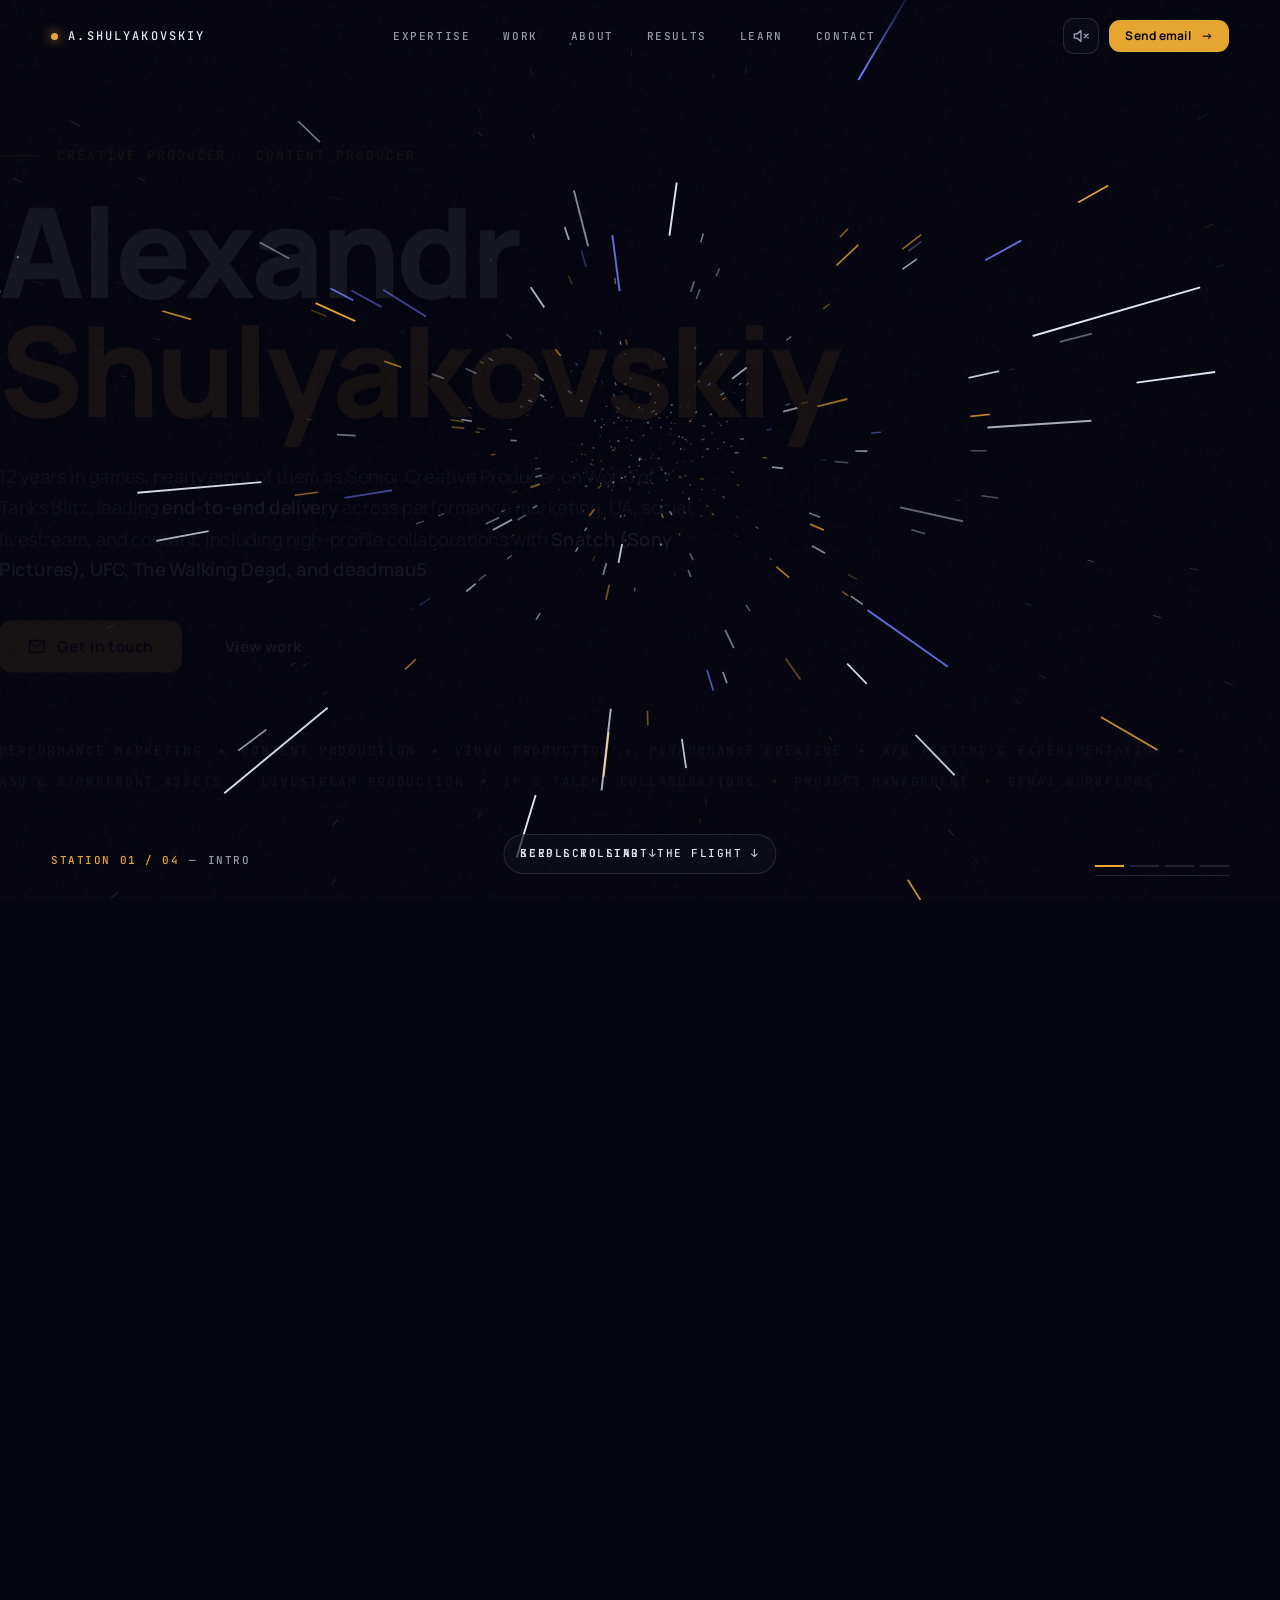
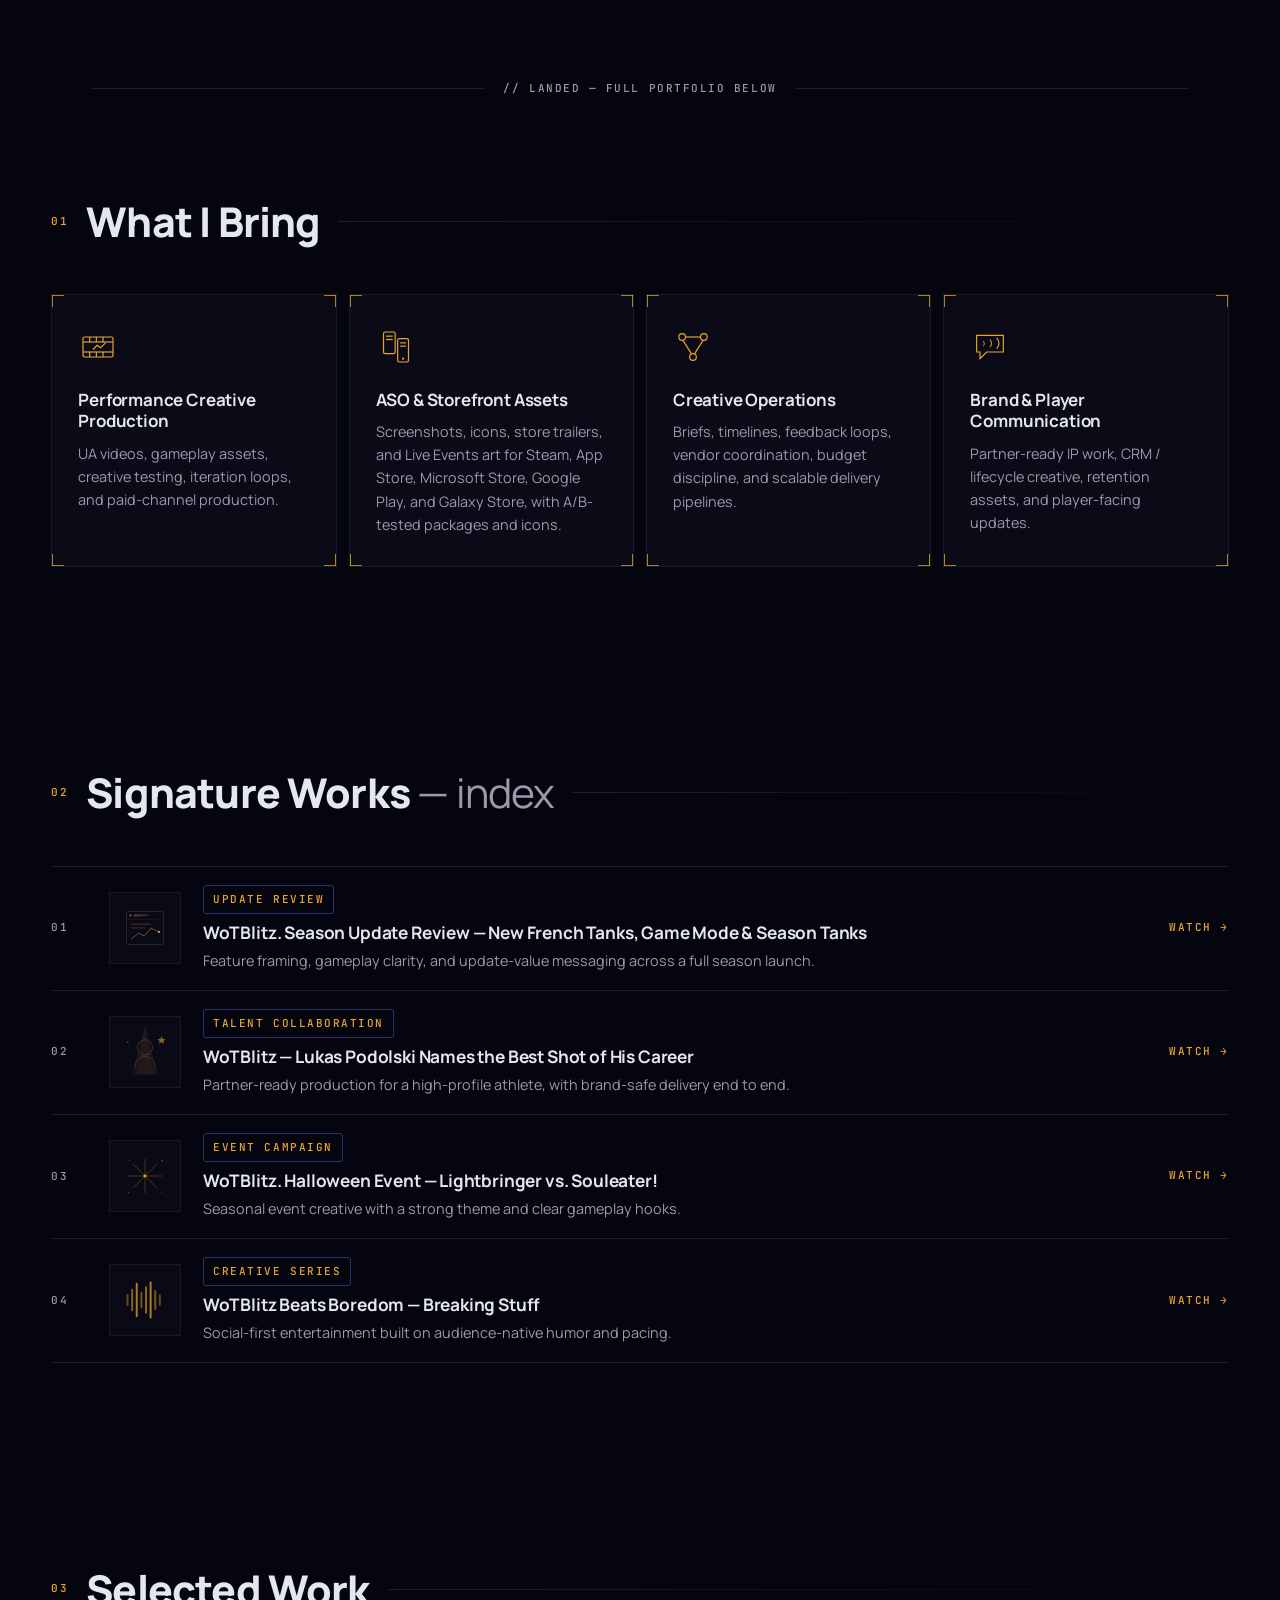
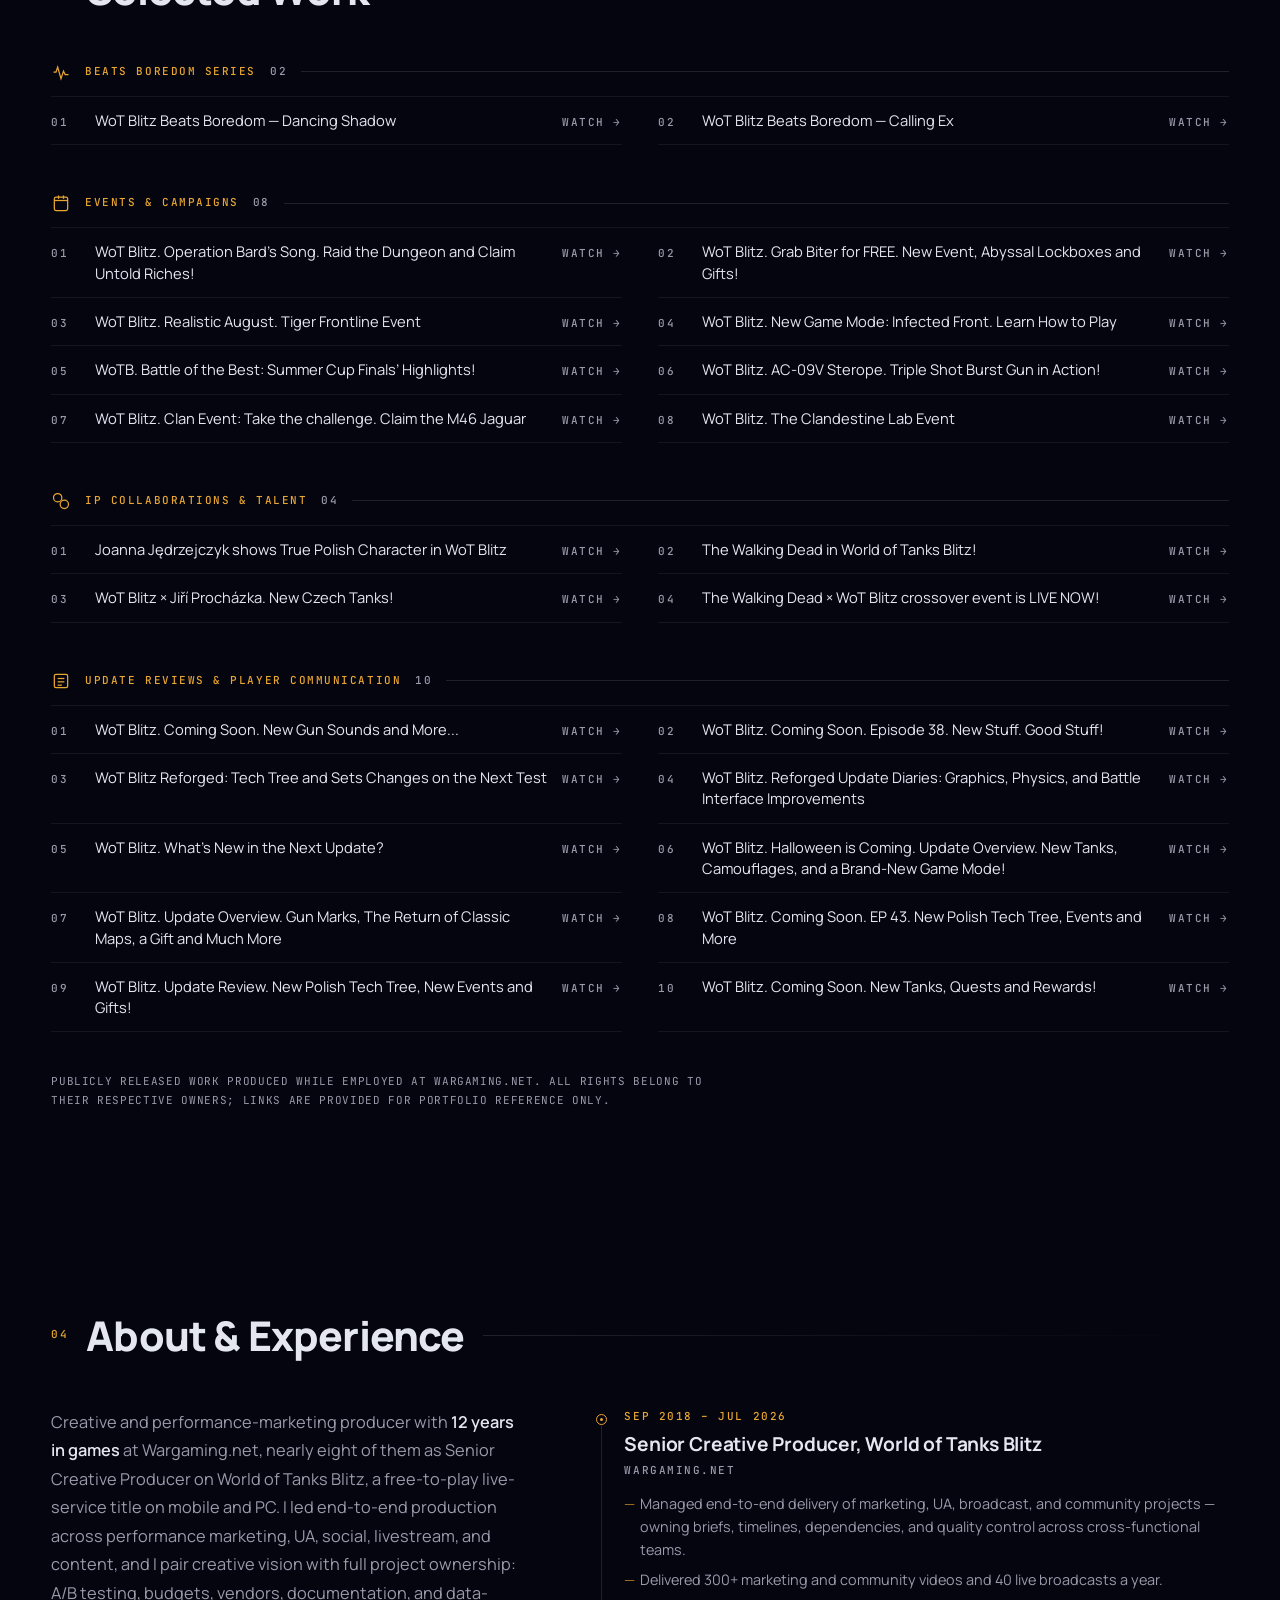
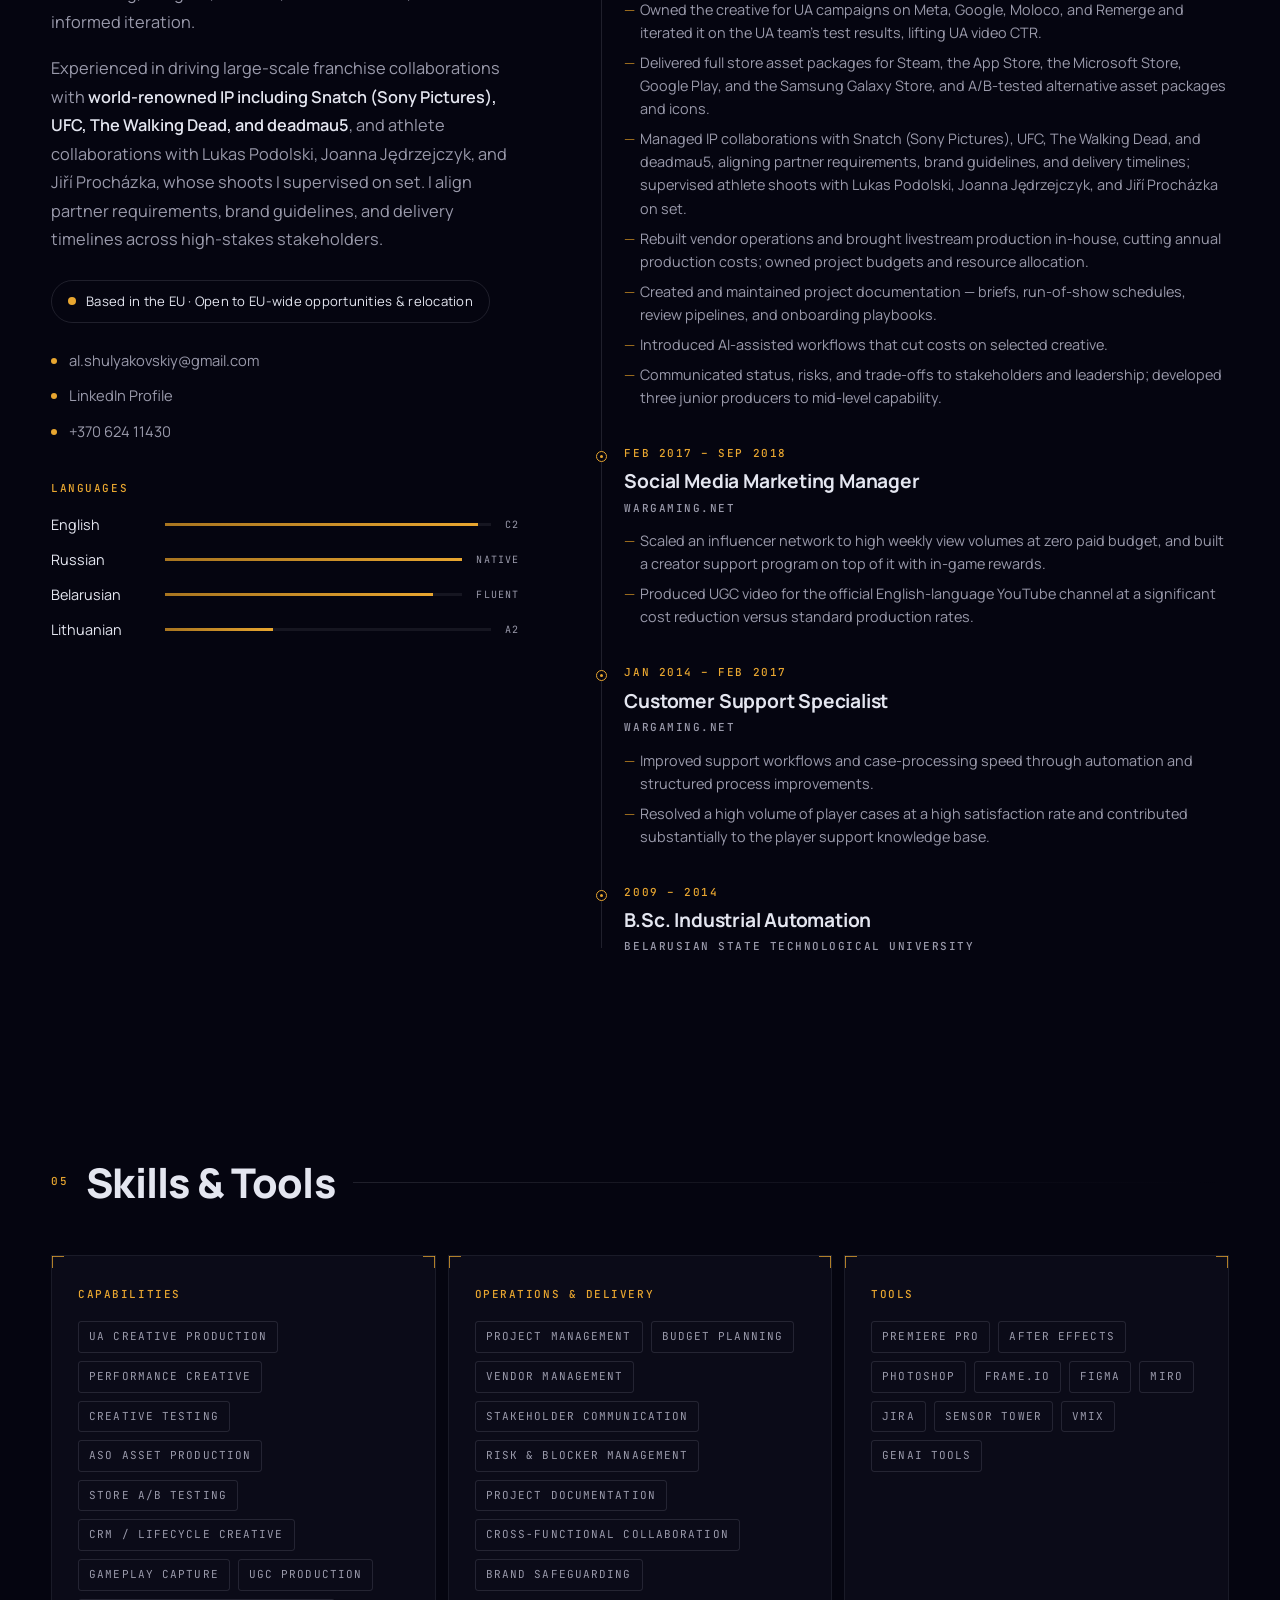
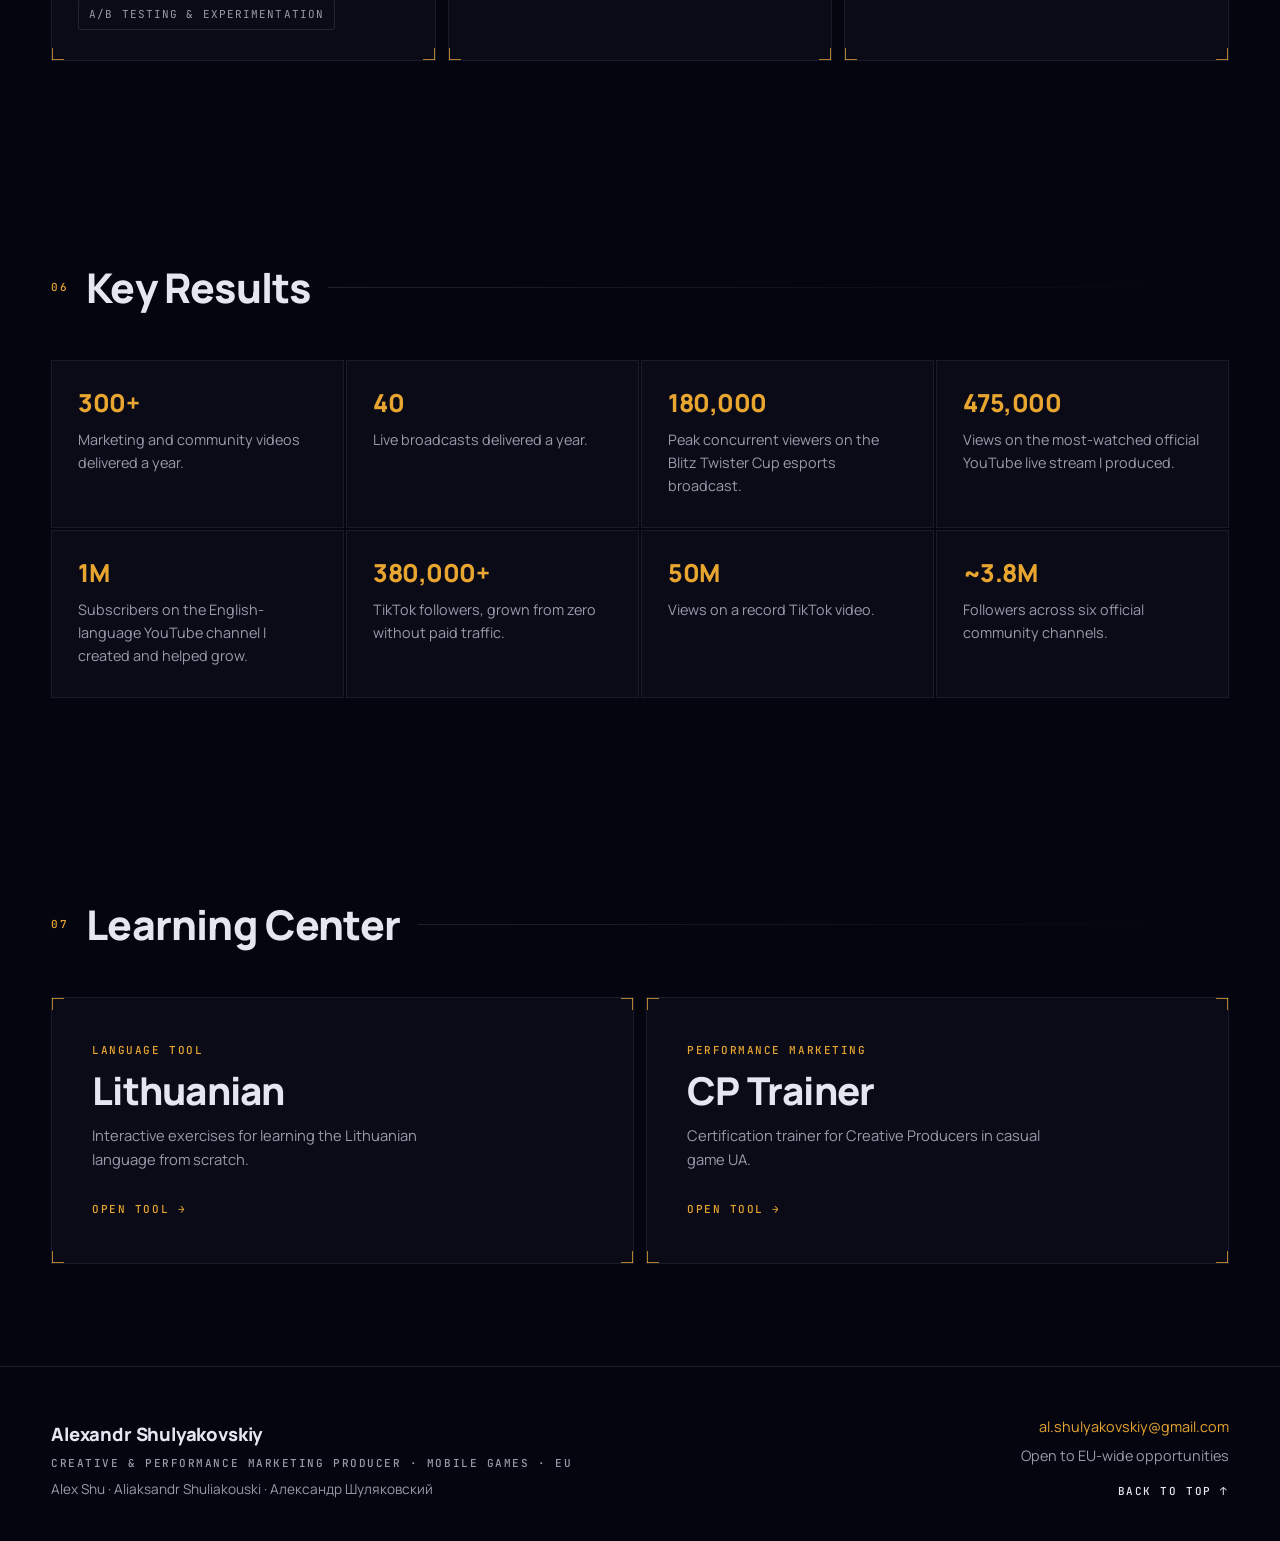
==== commit f5e4483f: "alexshu.com: portfolio site Co-Authored-By: Claude Opus 5.5 (1M context) <noreply@anthropic.com>" ====
--- a/index.html
+++ b/index.html
@@ -1,1165 +1,2165 @@
 <!DOCTYPE html>
+<!-- ============================================================
+     ALEXANDR SHULYAKOVSKIY — PORTFOLIO ("Orbit" edition)
+     Scroll flies a camera through "stations" in CSS 3D space (4 on desktop, 7 on phones)
+     (hero → signature works → what I did & can do → contact),
+     then the page LANDS and continues as a normal, skimmable document.
+     EU-wide hiring edition: no portrait photo. Canonical → https://alexshu.com/
+     No third-party imagery. Employer named (Wargaming.net). No internal figures:
+     public platform counts and cleared annual volumes only.
+     ============================================================ -->
 <html lang="en">
 <head>
   <meta charset="UTF-8" />
-  <meta name="viewport" content="width=device-width, initial-scale=1.0"/>
-  <title>Alexandr Shulyakovskiy — Creative Producer</title>
+  <meta name="viewport" content="width=device-width, initial-scale=1.0" />
+  <title>Alexandr Shulyakovskiy — Creative &amp; Performance Marketing Producer</title>
+  <meta name="description" content="Alexandr Shulyakovskiy (Alex Shu) — Creative Producer and Performance Marketing Video Producer with 12 years in games, nearly eight of them as Senior Creative Producer on World of Tanks Blitz at Wargaming.net. Content production, performance marketing videos, A/B testing, ASO, livestream, and IP collaborations with Snatch (Sony Pictures), UFC, The Walking Dead, and deadmau5. Based in the EU." />
+  <meta name="keywords" content="Creative Producer, Content Producer, Marketing Producer, Performance Marketing Producer, Video Producer, Performance Marketing Videos, Marketing Videos, Content Production, ASO, A/B Testing, Mobile Games Marketing, Alex Shu, Alexandr Shulyakovskiy, Aliaksandr Shuliakouski, Al Shu, Александр Шуляковский" />
+  <meta name="author" content="Alexandr Shulyakovskiy" />
+  <meta name="robots" content="index, follow, max-image-preview:large" />
+  <link rel="canonical" href="https://alexshu.com/" />
+  <meta name="theme-color" content="#050510" />
+  <meta property="og:type" content="profile" />
+  <meta property="og:url" content="https://alexshu.com/" />
+  <meta property="og:site_name" content="Alexandr Shulyakovskiy — Portfolio" />
+  <meta property="og:locale" content="en_US" />
+  <meta property="og:title" content="Alexandr Shulyakovskiy — Creative &amp; Performance Marketing Producer" />
+  <meta property="og:description" content="Creative Producer and Performance Marketing Video Producer. Content production, performance marketing videos, A/B testing, ASO, and high-profile IP collaborations." />
+  <meta property="og:image" content="https://alexshu.com/assets/og-card.png" />
+  <meta property="og:image:width" content="1200" />
+  <meta property="og:image:height" content="630" />
+  <meta property="og:image:alt" content="Alexandr Shulyakovskiy — Creative &amp; Performance Marketing Producer" />
+  <meta name="twitter:card" content="summary_large_image" />
+  <meta name="twitter:image" content="https://alexshu.com/assets/og-card.png" />
+  <meta name="twitter:title" content="Alexandr Shulyakovskiy — Creative &amp; Performance Marketing Producer" />
+  <meta name="twitter:description" content="Creative Producer &amp; Performance Marketing Video Producer — content production, performance marketing videos, A/B testing, ASO, IP collaborations." />
   <link rel="preconnect" href="https://fonts.googleapis.com">
   <link rel="preconnect" href="https://fonts.gstatic.com" crossorigin>
-  <link href="https://fonts.googleapis.com/css2?family=Barlow+Condensed:ital,wght@0,300;0,600;0,700;0,800;1,300&family=DM+Sans:wght@300;400;500&display=swap" rel="stylesheet">
+  <link href="https://fonts.googleapis.com/css2?family=Manrope:wght@200..800&family=JetBrains+Mono:wght@400;500&display=swap" rel="stylesheet">
+
   <style>
+    /* ============================================================
+       0. TOKENS & RESET
+       ============================================================ */
     *, *::before, *::after { box-sizing: border-box; margin: 0; padding: 0; }
 
     :root {
-      --bg:       #0e0e0f;
-      --bg2:      #141416;
-      --bg3:      #1c1c1f;
-      --gold:     #e8a630;
-      --gold-dim: #a87520;
-      --white:    #f0ede8;
-      --muted:    #8a8680;
-      --border:   rgba(232,166,48,.18);
-      --radius:   4px;
-    }
-
-    html { scroll-behavior: smooth; }
-
+      /* space palette */
+      --bg:        #050510;
+      --panel:     rgba(14,14,28,.78);
+      --panel-hi:  rgba(20,20,38,.92);
+      --text:      #e4e6f0;
+      --muted:     #9a9aab;
+      --hair:      rgba(228,230,240,.12);
+      --hair-2:    rgba(228,230,240,.07);
+      /* brand accent (kept from the live site) */
+      --gold:      #e8a630;
+      --gold-lt:   #ffd98a;
+      --gold-dim:  #a87520;
+      --gold-a:    rgba(232,166,48,.28);
+      /* secondary cool — tiny details only */
+      --cool:      #6f7cff;
+      --cool-a:    rgba(111,124,255,.38);
+      /* type */
+      --font-sans: 'Manrope', system-ui, -apple-system, 'Segoe UI', sans-serif;
+      --font-mono: 'JetBrains Mono', ui-monospace, SFMono-Regular, Menlo, monospace;
+      /* geometry */
+      --step:      1100px;          /* 3D distance between stations (JS reads this) */
+      --stations:  7;
+      --slot:      92vh;            /* scroll distance per station */
+      --head-h:    72px;
+      --pad-x:     clamp(20px, 4vw, 56px);
+      --max:       1200px;
+      --r:         11px;
+      --ease:      cubic-bezier(.76,0,.24,1);
+      --ease-out:  cubic-bezier(.16,1,.3,1);
+    }
+
+    html {
+      background: var(--bg);
+      overflow-x: hidden;               /* on html only — keeps position:sticky working */
+      scroll-padding-top: calc(var(--head-h) + 8px);
+      -webkit-text-size-adjust: 100%;
+    }
     body {
       background: var(--bg);
-      color: var(--white);
-      font-family: 'DM Sans', sans-serif;
-      font-weight: 300;
-      overflow-x: hidden;
-    }
-
-    /* ── NOISE OVERLAY ── */
-    body::before {
-      content: '';
-      position: fixed; inset: 0;
-      background-image: url("data:image/svg+xml,%3Csvg viewBox='0 0 200 200' xmlns='http://www.w3.org/2000/svg'%3E%3Cfilter id='n'%3E%3CfeTurbulence type='fractalNoise' baseFrequency='0.9' numOctaves='4' stitchTiles='stitch'/%3E%3C/filter%3E%3Crect width='100%25' height='100%25' filter='url(%23n)' opacity='1'/%3E%3C/svg%3E");
-      opacity: 0.028;
-      pointer-events: none;
-      z-index: 9999;
-    }
-
-    /* ── HEADER / NAV ── */
-    nav {
-      position: fixed; top: 0; left: 0; right: 0; z-index: 100;
-      display: flex; justify-content: space-between; align-items: center;
-      padding: 22px 48px;
-      background: linear-gradient(to bottom, rgba(14,14,15,.95), transparent);
-      backdrop-filter: blur(0px);
-    }
-    .nav-logo {
-      font-family: 'Barlow Condensed', sans-serif;
-      font-weight: 700;
-      font-size: 1.1rem;
-      letter-spacing: .18em;
-      text-transform: uppercase;
-      color: var(--gold);
-    }
-    .nav-links { display: flex; gap: 36px; list-style: none; }
-    .nav-links a {
-      font-size: .78rem;
+      color: var(--text);
+      font-family: var(--font-sans);
+      font-weight: 400;
+      font-size: 16px;
+      line-height: 1.6;
+      min-height: 100vh;
+      -webkit-font-smoothing: antialiased;
+    }
+    /* both elements: with overflow-x on html, body's overflow is no longer propagated to the
+       viewport, so locking body alone let the page scroll behind the open menu */
+    html.menu-open, body.menu-open { overflow: hidden; }
+    a { color: inherit; }
+    svg { display: block; }
+    ul { list-style: none; }
+    button { font: inherit; color: inherit; background: none; border: 0; cursor: pointer; }
+    strong { font-weight: 600; }
+
+    .mono {
+      font-family: var(--font-mono);
+      font-size: 11px;
+      font-weight: 500;
       letter-spacing: .14em;
       text-transform: uppercase;
+    }
+    .sr-only {
+      position: absolute; width: 1px; height: 1px; padding: 0; margin: -1px;
+      overflow: hidden; clip: rect(0,0,0,0); white-space: nowrap; border: 0;
+    }
+
+    /* accessibility */
+    .skip-link {
+      position: absolute; left: -999px; top: 0; z-index: 200;
+      background: var(--gold); color: var(--bg);
+      padding: 12px 20px; text-decoration: none;
+      font: 500 11px/1 var(--font-mono); letter-spacing: .14em; text-transform: uppercase;
+    }
+    .skip-link:focus { left: 0; }
+    :focus-visible { outline: 2px solid var(--gold); outline-offset: 3px; }
+
+    /* optional grain */
+    body::after {
+      content: '';
+      position: fixed; inset: 0; z-index: 999; pointer-events: none;
+      background-image: url("data:image/svg+xml,%3Csvg viewBox='0 0 200 200' xmlns='http://www.w3.org/2000/svg'%3E%3Cfilter id='n'%3E%3CfeTurbulence type='fractalNoise' baseFrequency='0.9' numOctaves='4' stitchTiles='stitch'/%3E%3C/filter%3E%3Crect width='100%25' height='100%25' filter='url(%23n)' opacity='1'/%3E%3C/svg%3E");
+      opacity: .028;
+    }
+
+    /* HUD corner brackets — 1px corners, 12px long */
+    .hud-box { position: relative; }
+    .hud-box::before {
+      content: ''; position: absolute; inset: 0; pointer-events: none; z-index: 2;
+      --c: rgba(232,166,48,.75); --l: 12px;
+      background:
+        linear-gradient(var(--c), var(--c)) top left     / var(--l) 1px,
+        linear-gradient(var(--c), var(--c)) top left     / 1px var(--l),
+        linear-gradient(var(--c), var(--c)) top right    / var(--l) 1px,
+        linear-gradient(var(--c), var(--c)) top right    / 1px var(--l),
+        linear-gradient(var(--c), var(--c)) bottom left  / var(--l) 1px,
+        linear-gradient(var(--c), var(--c)) bottom left  / 1px var(--l),
+        linear-gradient(var(--c), var(--c)) bottom right / var(--l) 1px,
+        linear-gradient(var(--c), var(--c)) bottom right / 1px var(--l);
+      background-repeat: no-repeat;
+    }
+
+    /* duplicated-text hover (the reference's "View case study" trick) */
+    .swap { display: inline-grid; overflow: hidden; line-height: 1.25; vertical-align: middle; }
+    .swap > span { grid-area: 1 / 1; white-space: nowrap; transition: transform .5s var(--ease); }
+    .swap > span:last-child { transform: translateY(115%); }
+    .swap-host:hover .swap > span:first-child,
+    .swap-host:focus-visible .swap > span:first-child { transform: translateY(-115%); }
+    .swap-host:hover .swap > span:last-child,
+    .swap-host:focus-visible .swap > span:last-child { transform: none; }
+
+    /* ============================================================
+       1. HEADER (hidden → slides in after 900 ms — and stays)
+       ============================================================ */
+    .site-head {
+      position: fixed; top: 0; left: 0; right: 0; z-index: 60;
+      height: var(--head-h);
+      display: flex; align-items: center; justify-content: space-between; gap: 24px;
+      padding: 0 var(--pad-x);
+      /* solid by default (safe without JS); JS makes it transparent at the top of the page */
+      background: rgba(5,5,16,.8);
+      -webkit-backdrop-filter: blur(12px); backdrop-filter: blur(12px);
+      box-shadow: 0 1px 0 var(--hair);
+      transform: translateY(-100%);
+      animation: headIn .9s var(--ease-out) .9s forwards;
+      transition: background .3s, box-shadow .3s;
+    }
+    .site-head::before {
+      content: ''; position: absolute; inset: 0; z-index: -1; pointer-events: none;
+      background: linear-gradient(to bottom, rgba(5,5,16,.85), rgba(5,5,16,0));
+      opacity: 0; transition: opacity .3s;
+    }
+    html.js .site-head:not(.scrolled) {
+      background: transparent; box-shadow: none;
+      -webkit-backdrop-filter: none; backdrop-filter: none;
+    }
+    html.js .site-head:not(.scrolled)::before { opacity: 1; }
+    @keyframes headIn { to { transform: none; } }
+
+    .wordmark {
+      display: flex; align-items: center; gap: 10px;
+      font: 500 12px/1 var(--font-mono); letter-spacing: .18em; text-transform: uppercase;
+      color: var(--text); text-decoration: none; white-space: nowrap;
+    }
+    .wordmark i { width: 7px; height: 7px; border-radius: 50%; background: var(--gold); box-shadow: 0 0 12px var(--gold); }
+
+    .nav { display: flex; gap: clamp(18px, 2.6vw, 36px); }
+    .nav a {
+      position: relative; padding: 6px 0;
+      font: 500 11px/1 var(--font-mono); letter-spacing: .14em; text-transform: uppercase;
+      color: var(--muted); text-decoration: none; transition: color .25s;
+    }
+    .nav a::after {
+      content: ''; position: absolute; left: 0; right: 0; bottom: 0; height: 1px;
+      background: var(--gold); transform: scaleX(0); transform-origin: left;
+      transition: transform .35s var(--ease);
+    }
+    .nav a:hover { color: var(--text); }
+    .nav a:hover::after { transform: scaleX(1); }
+
+    /* "Send email →" with the duplicated-arrow hover */
+    .btn-mail {
+      display: inline-flex; align-items: center; gap: 10px;
+      padding: 10px 16px; border-radius: var(--r);
+      background: var(--gold); color: #0b0814;
+      font: 700 12px/1 var(--font-sans); letter-spacing: .02em; text-decoration: none; white-space: nowrap;
+      transition: background .25s;
+    }
+    .btn-mail:hover { background: var(--gold-lt); }
+    .arr { display: inline-grid; width: 1em; overflow: hidden; line-height: 1; }
+    .arr i { grid-area: 1 / 1; font-style: normal; transition: transform .45s var(--ease); }
+    .arr i:last-child { transform: translateX(-130%); }
+    .btn-mail:hover .arr i:first-child { transform: translateX(130%); }
+    .btn-mail:hover .arr i:last-child { transform: none; }
+
+    /* sound: speaker button; hovering (or focusing) it drops a vertical volume slider below */
+    .head-actions { display: flex; align-items: center; gap: 10px; }
+    .sound { position: relative; }
+    .snd {
+      display: inline-flex; align-items: center; justify-content: center;
+      width: 36px; height: 36px; padding: 0; border-radius: var(--r);
+      border: 1px solid var(--hair); background: rgba(14,14,28,.55); color: var(--gold);
+      cursor: pointer; transition: border-color .25s, background .25s, color .25s;
+    }
+    .snd:hover, .sound:has(:focus-visible) .snd { border-color: rgba(232,166,48,.55); background: rgba(20,20,38,.8); }
+    .snd-ico { width: 20px; height: 20px; display: block; }
+    .snd-ico .w1, .snd-ico .w2 { transition: opacity .25s; transform-origin: 14px 12px; }
+    .snd-ico .mx { opacity: 0; transition: opacity .25s; }
+    .snd.muted { color: var(--muted); }
+    .snd.muted .w1, .snd.muted .w2 { opacity: 0; }
+    .snd.muted .mx { opacity: 1; }
+    .snd.low .w2 { opacity: .25; }                                 /* quiet: second wave fades */
+    /* invitation: a flickering gold halo around the button when you arrive (stops on first click or after ~20 s) */
+    .snd::after { content: ''; position: absolute; inset: -1px; border-radius: inherit; pointer-events: none; opacity: 0;
+      box-shadow: 0 0 0 1px rgba(232,166,48,.9), 0 0 18px 4px rgba(232,166,48,.45), 0 0 42px 10px rgba(232,166,48,.18); }
+    .snd { position: relative; }
+    .snd.invite::after { animation: invite 2.1s ease-in-out 8; }
+    @keyframes invite {
+      0% { opacity: 0; } 12% { opacity: 1; } 20% { opacity: .35; } 30% { opacity: .95; } 42% { opacity: .5; }
+      55% { opacity: 1; } 70% { opacity: .25; } 82% { opacity: .8; } 100% { opacity: 0; }
+    }
+    /* the volume panel */
+    .vol {
+      position: absolute; top: calc(100% + 8px); left: 50%; z-index: 5;
+      width: 40px; padding: 10px 0 12px;
+      display: flex; flex-direction: column; align-items: center; gap: 8px;
+      background: rgba(10,10,22,.92); border: 1px solid var(--hair); border-radius: var(--r);
+      -webkit-backdrop-filter: blur(12px); backdrop-filter: blur(12px);
+      opacity: 0; visibility: hidden; transform: translate(-50%, -6px);
+      transition: opacity .22s, transform .22s var(--ease-out), visibility 0s .22s;
+    }
+    .vol::before { content: ''; position: absolute; left: 0; right: 0; top: -9px; height: 9px; }   /* hover bridge over the gap */
+    /* shown while hovered, while the thumb is being dragged (.is-dragging, JS) or on KEYBOARD focus (:focus-visible).
+       Plain :focus-within would pin the panel open after a mouse click until the next click elsewhere. */
+    .sound:hover .vol, .sound.is-dragging .vol, .sound:has(:focus-visible) .vol { opacity: 1; visibility: visible; transform: translate(-50%, 0); transition: opacity .22s, transform .22s var(--ease-out), visibility 0s; }
+    @supports not selector(:has(*)) { .sound:focus-within .vol { opacity: 1; visibility: visible; transform: translate(-50%, 0); } }
+    .vol-val { font-size: 10px; letter-spacing: .08em; color: var(--muted); min-width: 2ch; text-align: center; }
+    .vol-rail { position: relative; width: 24px; height: 112px; }
+    /* a horizontal range rotated upright: keyboard ↑/→ raise the volume, ↓/← lower it */
+    .vol-range {
+      position: absolute; left: 50%; top: 50%; width: 112px; height: 24px; margin: 0;
+      transform: translate(-50%, -50%) rotate(-90deg);
+      -webkit-appearance: none; appearance: none; background: transparent; cursor: pointer;
+      --v: 40%;
+    }
+    .vol-range:focus-visible { outline: none; }
+    .vol-range::-webkit-slider-runnable-track { height: 3px; border-radius: 2px; background: linear-gradient(to right, var(--gold) var(--v), rgba(228,230,240,.18) var(--v)); }
+    .vol-range::-moz-range-track { height: 3px; border-radius: 2px; background: rgba(228,230,240,.18); }
+    .vol-range::-moz-range-progress { height: 3px; border-radius: 2px; background: var(--gold); }
+    .vol-range::-webkit-slider-thumb { -webkit-appearance: none; width: 12px; height: 12px; margin-top: -4.5px; border-radius: 50%; background: var(--gold); border: 2px solid #0b0814; box-shadow: 0 0 0 1px var(--gold); }
+    .vol-range::-moz-range-thumb { width: 12px; height: 12px; border-radius: 50%; background: var(--gold); border: 2px solid #0b0814; box-shadow: 0 0 0 1px var(--gold); }
+    .vol-range:focus-visible::-webkit-slider-thumb { box-shadow: 0 0 0 3px rgba(232,166,48,.35); }
+    .vol-range:focus-visible::-moz-range-thumb { box-shadow: 0 0 0 3px rgba(232,166,48,.35); }
+    .menu-sound {
+      display: inline-flex; align-items: center; margin-top: 28px; padding: 10px 0;
+      background: none; border: 0; color: var(--muted); cursor: pointer;
+      font: 500 12px/1 var(--font-mono); letter-spacing: .16em; text-transform: uppercase;
+      opacity: 0; transform: translateY(14px); transition: opacity .5s var(--ease-out), transform .6s var(--ease-out), color .25s;
+    }
+    .menu-sound b { font-weight: 500; color: var(--gold); margin-left: .4em; }
+    .menu-sound:hover { color: var(--text); }
+    .menu.open .menu-sound { opacity: 1; transform: none; transition-delay: calc(80ms + var(--k) * 55ms); }
+    html:not(.js) .sound, html:not(.js) .menu-sound { display: none; }
+    @media (prefers-reduced-motion: reduce) { .snd.invite::after { animation: none; opacity: .7; } }
+
+    .burger {
+      display: none; flex: none; width: 42px; height: 42px;
+      border: 1px solid var(--hair); border-radius: var(--r); text-decoration: none;
+      flex-direction: column; align-items: center; justify-content: center; gap: 5px;
+    }
+    .burger span { display: block; width: 18px; height: 1.5px; background: var(--text); transition: transform .3s var(--ease), opacity .3s; }
+    .burger.open span:nth-child(1) { transform: translateY(6.5px) rotate(45deg); }
+    .burger.open span:nth-child(2) { opacity: 0; }
+    .burger.open span:nth-child(3) { transform: translateY(-6.5px) rotate(-45deg); }
+
+    /* full-screen menu (≤ 900px) */
+    .menu {
+      position: fixed; inset: 0; z-index: 55;
+      background: rgba(5,5,16,.975);
+      -webkit-backdrop-filter: blur(14px); backdrop-filter: blur(14px);
+      display: flex; flex-direction: column; justify-content: center;
+      padding: calc(var(--head-h) + 24px) var(--pad-x) 48px;
+      visibility: hidden; opacity: 0;
+      transition: opacity .4s, visibility 0s .4s;
+    }
+    .menu.open { visibility: visible; opacity: 1; transition: opacity .4s; }
+    .menu-link {
+      display: block; padding: 10px 0;
+      font: 800 clamp(2rem, 9vw, 3.4rem)/1.1 var(--font-sans); letter-spacing: -.02em;
+      color: var(--text); text-decoration: none;
+      opacity: 0; transform: translateY(18px);
+      transition: opacity .5s var(--ease-out), transform .5s var(--ease-out), color .2s;
+    }
+    .menu-link:hover { color: var(--gold); }
+    .menu.open .menu-link { opacity: 1; transform: none; transition-delay: calc(80ms + var(--k) * 55ms); }
+    .menu .menu-foot { margin-top: 32px; color: var(--muted); }
+    .menu-close {
+      position: absolute; top: 15px; right: var(--pad-x);
+      width: 42px; height: 42px; display: grid; place-items: center;
+      border: 1px solid var(--hair); border-radius: var(--r);
+      color: var(--text); text-decoration: none; font-size: 22px; line-height: 1;
+    }
+    html.js .menu-close { display: none; }
+    /* no-JS fallback: the burger is a link to #menu, :target opens the menu, the × link closes it */
+    html:not(.js) .menu:target { visibility: visible; opacity: 1; z-index: 70; }   /* above the header so × is clickable */
+    html:not(.js) .menu:target .menu-link { opacity: 1; transform: none; }
+
+    /* ============================================================
+       2. BUTTONS
+       ============================================================ */
+    .btn {
+      display: inline-flex; align-items: center; gap: 10px;
+      padding: 14px 24px; border-radius: var(--r); border: 1px solid transparent;
+      font: 700 13px/1 var(--font-sans); letter-spacing: .02em; text-decoration: none;
+      transition: background .25s, color .25s, border-color .25s;
+    }
+    .btn--gold { background: var(--gold); color: #0b0814; }
+    .btn--gold:hover { background: var(--gold-lt); }
+    .btn--ghost { border-color: var(--hair); color: var(--text); }
+    .btn--ghost:hover { border-color: var(--gold); color: var(--gold); }
+    .pill {
+      display: inline-flex; align-items: center;
+      padding: 11px 18px; border-radius: 999px;
+      background: var(--gold); color: #0b0814;
+      font: 700 12px/1 var(--font-sans); letter-spacing: .04em; text-decoration: none;
+      transition: background .25s;
+    }
+    .pill:hover { background: var(--gold-lt); }
+    .chip {
+      display: inline-block; padding: 5px 9px; border-radius: 3px;
+      color: var(--gold); border: 1px solid var(--cool-a);
+    }
+
+    /* ============================================================
+       3. THE FLIGHT — default = stacked (no JS / reduced motion / < 700px)
+       ============================================================ */
+    .flight { position: relative; background: var(--bg); }
+    .stage  { position: relative; overflow: hidden; overflow: clip; }   /* clip: the stage must never become a scroll container */
+    .stars, .hud { display: none; }
+    .world  { position: relative; }
+
+    /* stacked (no flight): only the hero station is shown — the works, results and contact
+       already live in the document below as index sections, so nothing is duplicated */
+    .station { position: relative; padding: clamp(56px, 8vh, 96px) var(--pad-x); }
+    html:not(.fly) .station:not(.station--hero),
+    html:not(.fly) .landed,
+    html:not(.fly) .sec-head .sub { display: none; }
+    .station--hero {
+      min-height: 100vh; min-height: 100svh;
+      padding-top: calc(var(--head-h) + 48px);
+      display: grid; align-items: center; overflow: hidden;
+    }
+    .st-inner { position: relative; z-index: 0; width: 100%; max-width: var(--w, 1100px); margin: 0 auto; }
+
+    /* fly mode: sticky stage, 3D world, stations on the z-axis */
+    /* scroll budget: one viewport for the hero + one --slot per remaining station. A shorter slot
+       means a flick of the trackpad moves you to the next station instead of a long empty pull. */
+    html.fly .flight { height: calc(100vh + (var(--stations) - 1) * var(--slot)); height: calc(100svh + (var(--stations) - 1) * var(--slot)); }
+    html.fly .stage {
+      position: sticky; top: 0; height: 100vh; height: 100dvh; overflow: hidden; overflow: clip;
+    }
+    html.fly .stars { display: block; position: absolute; inset: 0; width: 100%; height: 100%; }
+    /* The camera lives in CSS variables on .world (--cx/--cy = lateral position, --cz = depth,
+       --rx/--ry = pointer tilt) and every plane applies them itself. Perspective sits on .world and
+       .world stays FLAT on purpose: with transform-style: preserve-3d Chromium could not hit-test
+       links on planes that share one depth (the four work cards), so the Watch buttons were dead. */
+    html.fly .world { position: absolute; inset: 0; perspective: 1200px; perspective-origin: 50% 50%; --cx: 0px; --cy: 0px; --cz: 0px; --rx: 0deg; --ry: 0deg; }
+    /* each station is a full-stage box (no -50% translate: Chromium mis-hit-tests a
+       percentage-translated layer inside a tilted preserve-3d context) centred with grid */
+    html.fly .station {
+      --cam-y: 16px;                       /* camera target sits a little below the fixed header */
+      position: absolute; inset: 0; width: 100%; height: 100%;
+      display: grid; place-items: center;
+      padding: 0 var(--pad-x); border: 0;
+      transform: rotateX(var(--rx, 0deg)) rotateY(var(--ry, 0deg))
+                 translate3d(calc(var(--sx, 0px) + var(--cx, 0px)), calc(var(--sy, 0px) + var(--cam-y) + var(--cy, 0px)), calc(var(--cz, 0px) - var(--i, 0) * var(--step)));
+      opacity: var(--o, 0);
+      pointer-events: none;
+      will-change: opacity;
+    }
+    /* stations stay in the DOM, the tab order and the accessibility tree at opacity 0,
+       so keyboard and screen-reader users travel the flight in order; focusing a
+       station flies the camera to it (see JS) */
+    html.fly .station--hero { min-height: 0; overflow: visible; }
+    html.fly .station.is-current .st-inner { pointer-events: auto; }
+    html.fly .st-inner { width: 100%; max-width: var(--w, 1100px); }
+    /* WORK PLANES. Desktop: the four cards share logical station 1 and sit side by side on the same
+       depth (a row ≥1180px, a 2×2 grid below); phones: one card per station, gently zig-zagging. */
+    .station--work { --sx: 0px; --sy: 0px; --w: 272px; }
+    .plane-w1 { --sx: -438px; } .plane-w2 { --sx: -146px; } .plane-w3 { --sx: 146px; } .plane-w4 { --sx: 438px; }
+    @media (min-width: 1600px) and (min-height: 760px) {
+      .station--work { --w: 320px; }
+      .plane-w1 { --sx: -516px; } .plane-w2 { --sx: -172px; } .plane-w3 { --sx: 172px; } .plane-w4 { --sx: 516px; }
+    }
+    @media (max-width: 1179px) {
+      .station--work { --w: 300px; }
+      .plane-w1 { --sx: -162px; --sy: -152px; } .plane-w2 { --sx: 162px; --sy: -152px; }
+      .plane-w3 { --sx: -162px; --sy: 152px; }  .plane-w4 { --sx: 162px; --sy: 152px; }
+    }
+    @media (max-width: 699px) {
+      .station--work { --w: min(92vw, 520px); --sy: 0px; }
+      .plane-w1 { --sx: 4vw; } .plane-w2 { --sx: -4vw; } .plane-w3 { --sx: 4vw; } .plane-w4 { --sx: -4vw; }
+    }
+    .station--skills { --sx: 4vw; --sy: 0px; }
+    .station--contact { --sx: -3vw; --sy: 0px; }
+    @media (max-width: 699px) { .station--skills, .station--contact { --sx: 0px; } }
+    html.fly .hud { display: block; }
+    /* mid-distance stations get a little blur (.is-soft toggled by JS for .1 < o < .98) — desktop + pointer only */
+    @supports (filter: blur(1px)) {
+      @media (min-width: 1024px) and (hover: hover) {
+        html.fly .station.is-soft .st-inner { filter: blur(calc((1 - var(--o, 0)) * 3px)); }
+      }
+    }
+    /* stations that are not current (the ones peeking ahead) carry a faint gold outline + glow,
+       so a half-transparent card still reads as a card against the black — a runway light */
+    html.fly .station .card,
+    html.fly .station .contact-st { transition: border-color .45s ease, box-shadow .45s ease; }
+    html.fly .station:not(.is-current) .card,
+    html.fly .station:not(.is-current) .contact-st {
+      border-color: rgba(232,166,48,.38);
+      box-shadow: 0 0 0 1px rgba(232,166,48,.06), 0 0 48px rgba(232,166,48,.12);
+    }
+
+    /* orbital rings (decorative, behind panels) */
+    .orbit { pointer-events: none; }
+    .orbit--spin { animation: spin 90s linear infinite; transform-origin: 50% 50%; }
+    @keyframes spin { to { transform: rotate(360deg); } }
+
+    /* ---- station 0: HERO ---- */
+    .hero-orbit {
+      position: absolute; z-index: -1; right: -14%; top: 50%;
+      width: min(620px, 54vw); aspect-ratio: 2 / 1;
+      translate: 0 -50%; opacity: .9;          /* `translate` so the spin animation's transform does not fight it */
+    }
+    /* soft darkening behind the hero copy so stars and the ring never sit under the text */
+    .station--hero .st-inner::before {
+      content: ''; position: absolute; z-index: -2; pointer-events: none;
+      inset: -48px -60px -48px -120px;
+      background: radial-gradient(ellipse 50% 62% at 30% 52%, rgba(5,5,16,.94), rgba(5,5,16,0) 72%);
+    }
+    .eyebrow {
+      display: flex; align-items: center; gap: 14px;
+      color: var(--gold); margin-bottom: clamp(16px, 2.4vh, 28px);
+    }
+    .eyebrow::before { content: ''; width: 36px; height: 1px; background: var(--gold); flex: none; }
+    .hero-name {
+      font-weight: 800;
+      font-size: clamp(2.5rem, min(8.4vw, 13.5vh), 8.5rem);
+      line-height: .95; letter-spacing: -.025em;
+    }
+    .hero-name span { display: block; }
+    .hero-name span:last-child { color: var(--gold); }
+    .hero-desc {
+      margin-top: clamp(18px, 3vh, 30px); max-width: 600px;
+      color: var(--muted); font-size: clamp(.98rem, 1.1vw, 1.08rem); line-height: 1.7;
+    }
+    .hero-desc strong { color: var(--text); }
+    .hero-actions { margin-top: clamp(22px, 3.4vh, 34px); display: flex; flex-wrap: wrap; gap: 12px; }
+    .caps {
+      margin-top: clamp(26px, 4.4vh, 44px); padding-top: 18px;
+      border-top: 1px solid var(--hair);
+      display: flex; flex-wrap: wrap; gap: 8px 0;
+      color: var(--muted); font-size: 11px; letter-spacing: .12em;
+    }
+    .caps li { display: inline-flex; align-items: center; }
+    /* the separator trails its item, so a wrapped line never starts with a dangling diamond */
+    .caps li:not(:last-child)::after { content: '◆'; color: var(--gold); font-size: 7px; margin: 0 14px; }
+    /* staggered rise on load (fill: backwards → visible if animations are off) */
+    .rise { animation: rise .9s var(--ease-out) calc(.25s + var(--d, 0) * .12s) backwards; }
+    @keyframes rise { from { opacity: 0; transform: translateY(22px); } }
+
+    /* ---- stations 1–4: WORK CARDS ---- */
+    .card {
+      width: 100%; background: rgba(11,11,23,.94);
+      border: 1px solid var(--hair); border-radius: 4px; overflow: hidden;
+    }
+    .card-visual {
+      --vis-h: min(240px, 28vh);
+      position: relative; height: var(--vis-h); display: grid; place-items: center;
+      overflow: hidden;                       /* the spinning ring never leaves the visual band */
+      border-bottom: 1px solid var(--hair);
+      background: radial-gradient(ellipse 60% 70% at 50% 60%, rgba(232,166,48,.09), transparent 70%);
+    }
+    .card-visual .orbit { position: absolute; inset: 0; width: 100%; height: 100%; }
+    .card-visual .motif { position: relative; width: var(--vis-h); height: var(--vis-h); }
+    .card-body { padding: 22px 28px 28px; display: flex; flex-direction: column; align-items: flex-start; gap: 12px; }
+    .card-title { font-weight: 700; font-size: clamp(1.25rem, 1.6vw, 1.7rem); line-height: 1.2; letter-spacing: -.015em; }
+    .card-desc { color: var(--muted); font-size: .94rem; }
+    .card .pill { margin-top: 6px; }
+    @media (min-width: 700px) {
+      html.fly .station--work .card-visual { --vis-h: 118px; }
+      html.fly .station--work .card-visual .motif { width: 118px; height: 118px; }
+      html.fly .station--work .card-body { padding: 14px 16px 16px; gap: 8px; }
+      /* title and blurb RESERVE their clamped line count (3 + 2), so the four planes are the same height
+         whatever the copy length — otherwise a three-line title made the first card taller than the row */
+      html.fly .station--work .card-title { font-size: .98rem; line-height: 1.25; min-height: calc(3 * 1.25em); display: -webkit-box; -webkit-line-clamp: 3; -webkit-box-orient: vertical; overflow: hidden; }
+      html.fly .station--work .card-desc { font-size: .8rem; line-height: 1.4; min-height: calc(2 * 1.4em); display: -webkit-box; -webkit-line-clamp: 2; -webkit-box-orient: vertical; overflow: hidden; }
+      html.fly .station--work .chip { font-size: 9px; }
+      html.fly .station--work .pill { padding: 7px 12px; font-size: 11px; margin-top: 2px; }
+    }
+    @media (min-width: 700px) and (max-height: 820px) and (max-width: 1179px) {
+      html.fly .station--work .card-desc { display: none; }    /* 2×2 on a short laptop: drop the blurb so the grid fits */
+    }
+
+    /* ---- station 2 (desktop) / 5 (mobile): WHAT I DID & WHAT I CAN DO ---- */
+    .st-kicker { color: var(--gold); margin-bottom: 12px; }
+    .st-title { font-weight: 800; font-size: clamp(1.9rem, 3.6vw, 3rem); letter-spacing: -.02em; line-height: 1.05; }
+    .skills-st {
+      padding: clamp(22px, 3vw, 40px) clamp(22px, 3.2vw, 44px);
+      background: var(--panel); border: 1px solid var(--hair);
+    }
+    .skills-st .st-title { font-size: clamp(1.5rem, 2.6vw, 2.2rem); }
+    .skills-cols { display: grid; grid-template-columns: 1fr 1fr; gap: 28px clamp(24px, 3.5vw, 56px); margin-top: 22px; }
+    .skills-h { color: var(--gold); font-size: 11px; letter-spacing: .16em; text-transform: uppercase; margin-bottom: 12px; padding-bottom: 10px; border-bottom: 1px solid var(--hair); }
+    .skills-list { list-style: none; margin: 0; padding: 0; display: grid; gap: 9px; }
+    .skills-list li { position: relative; padding-left: 16px; font-size: clamp(.84rem, .95vw, .95rem); line-height: 1.45; color: var(--text); }
+    .skills-list li::before { content: ''; position: absolute; left: 0; top: .6em; width: 6px; height: 6px; border-radius: 50%; background: var(--gold); box-shadow: 0 0 8px rgba(232,166,48,.6); }
+    .skills-list--can li { color: var(--muted); }
+    .skills-list--can b { color: var(--text); font-weight: 700; }
+    @media (max-height: 760px) {
+      .skills-st { padding: 20px 26px 22px; }
+      .skills-cols { margin-top: 14px; gap: 18px 32px; }
+      .skills-list { gap: 6px; } .skills-list li { font-size: .84rem; line-height: 1.38; }
+      .skills-h { margin-bottom: 8px; padding-bottom: 7px; }
+      .skills-st .st-kicker { margin-bottom: 6px; }
+    }
+    .skills-foot { text-align: center; }
+    .skills-foot .continue { margin-top: 18px; }
+    @media (max-height: 760px) { .skills-foot .continue { margin-top: 12px; } }
+    @media (max-width: 699px) {
+      .skills-more { display: none; }                       /* phones: titles only, so the slide fits the screen */
+      .skills-foot .continue { margin-top: 10px; }
+      .skills-cols { grid-template-columns: 1fr; gap: 16px; margin-top: 14px; }
+      .skills-st { padding: 18px 18px 20px; }
+      .skills-st .st-title { font-size: 1.35rem; }
+      .skills-list { gap: 5px; } .skills-list li { font-size: .8rem; line-height: 1.35; padding-left: 14px; }
+      .skills-list li::before { width: 5px; height: 5px; top: .55em; }
+      .skills-h { font-size: 10px; margin-bottom: 6px; padding-bottom: 6px; }
+    }
+
+    /* ---- station 6: CONTACT ---- */
+    .contact-st {
+      padding: clamp(28px, 4vw, 48px); text-align: center;
+      background: var(--panel); border: 1px solid var(--hair);
+    }
+    .contact-mail {
+      display: inline-block; margin-top: 18px;
+      font-weight: 800; font-size: clamp(1.3rem, 3.2vw, 2.4rem); letter-spacing: -.02em; line-height: 1.1;
+      color: var(--text); text-decoration: none; word-break: break-all; transition: color .25s;
+    }
+    .contact-mail:hover { color: var(--gold); }
+    .contact-row { margin-top: 14px; display: flex; justify-content: center; flex-wrap: wrap; gap: 8px 20px; color: var(--muted); font-size: .95rem; }
+    .contact-row a { color: var(--muted); text-decoration: none; border-bottom: 1px solid var(--hair); transition: color .2s, border-color .2s; }
+    .contact-row a:hover { color: var(--gold); border-color: var(--gold); }
+    .avail {
+      display: inline-flex; align-items: center; gap: 10px; margin-top: 22px;
+      padding: 10px 16px; border: 1px solid var(--hair); border-radius: 999px;
+      font-size: .82rem; letter-spacing: .02em;
+    }
+    .pulse { flex: none; width: 8px; height: 8px; border-radius: 50%; background: var(--gold); animation: pulse 2.4s infinite; }
+    @keyframes pulse {
+      0%   { box-shadow: 0 0 0 0 rgba(232,166,48,.55); }
+      70%  { box-shadow: 0 0 0 9px rgba(232,166,48,0); }
+      100% { box-shadow: 0 0 0 0 rgba(232,166,48,0); }
+    }
+    .continue {
+      display: inline-flex; flex-direction: column; align-items: center; gap: 4px; margin-top: 28px;
+      color: var(--gold); text-decoration: none;
+    }
+    .continue small { color: var(--muted); font-size: 10px; letter-spacing: .1em; }
+    .continue b { display: inline-block; font-weight: inherit; animation: bob 1.6s ease-in-out infinite; }
+    @keyframes bob { 50% { transform: translateY(3px); } }
+
+    /* ---- HUD overlay (fixed within the stage) ---- */
+    .hud {
+      position: absolute; inset: 0; z-index: 5; pointer-events: none;
+      font-family: var(--font-mono); font-size: 11px; font-weight: 500; letter-spacing: .14em; text-transform: uppercase;
       color: var(--muted);
-      text-decoration: none;
-      transition: color .25s;
-    }
-    .nav-links a:hover { color: var(--white); }
-
-    /* ── HERO ── */
-    #hero {
-      min-height: auto;
-      display: grid;
-      grid-template-columns: 1fr 1fr;
-      align-items: center;
-      padding: 140px 48px 40px;
-      gap: 40px;
-      position: relative;
-      overflow: hidden;
-    }
-    #hero::after {
-      content: '';
-      position: absolute; inset: 0;
-      background:
-        radial-gradient(ellipse 60% 70% at 70% 50%, rgba(232,166,48,.07) 0%, transparent 70%),
-        radial-gradient(ellipse 40% 60% at 10% 80%, rgba(232,166,48,.04) 0%, transparent 60%);
-      pointer-events: none;
-    }
-
-    .hero-text { position: relative; z-index: 1; }
-    .hero-eyebrow {
-      font-size: .75rem;
-      letter-spacing: .22em;
-      text-transform: uppercase;
-      color: var(--gold);
-      margin-bottom: 12px;
-      display: flex; align-items: center; gap: 12px;
-    }
-    .hero-eyebrow::before {
-      content: '';
-      display: block; width: 32px; height: 1px;
-      background: var(--gold);
-    }
-
-    h1 {
-      font-family: 'Barlow Condensed', sans-serif;
-      font-weight: 800;
-      font-size: clamp(4rem, 7vw, 7.5rem);
-      line-height: .92;
-      text-transform: uppercase;
-      letter-spacing: -.01em;
-    }
-    h1 em {
-      font-style: italic;
-      font-weight: 300;
-      color: var(--gold);
-    }
-
-    .hero-desc {
-      margin-top: 20px;
-      font-size: 1rem;
-      line-height: 1.7;
-      color: var(--muted);
-      max-width: 460px;
-    }
-
-    .hero-stats {
-      display: flex; gap: 40px; margin-top: 32px;
-    }
-    .stat-num {
-      font-family: 'Barlow Condensed', sans-serif;
-      font-weight: 700;
-      font-size: 2.4rem;
-      line-height: 1;
-      color: var(--gold);
-    }
-    .stat-label {
-      font-size: .72rem;
-      letter-spacing: .1em;
-      text-transform: uppercase;
-      color: var(--muted);
-      margin-top: 4px;
-    }
-
-    .hero-cta {
-      display: inline-flex; align-items: center; gap: 12px;
-      margin-top: 32px;
-      padding: 14px 28px;
-      border: 1px solid var(--gold);
-      color: var(--gold);
-      text-decoration: none;
-      font-size: .8rem;
-      letter-spacing: .16em;
-      text-transform: uppercase;
-      transition: background .25s, color .25s;
-    }
-    .hero-cta:hover { background: var(--gold); color: var(--bg); }
-    .hero-cta svg { width: 14px; height: 14px; }
-
-    /* HERO PORTRAIT */
-    .hero-portrait {
-      position: relative; z-index: 1;
-      display: flex; justify-content: center; align-items: flex-end;
-    }
-    .portrait-frame {
-      position: relative;
-      width: min(420px, 90%);
-    }
-    .portrait-frame::before {
-      content: '';
-      position: absolute;
-      inset: -2px;
-      background: linear-gradient(135deg, var(--gold) 0%, transparent 50%, var(--gold-dim) 100%);
-      z-index: 0;
-      clip-path: polygon(0 0, calc(100% - 20px) 0, 100% 20px, 100% 100%, 20px 100%, 0 calc(100% - 20px));
-    }
-    .portrait-frame::after {
-      content: '';
-      position: absolute;
-      top: 16px; left: 16px;
-      right: -16px; bottom: -16px;
-      border: 1px solid var(--border);
-      z-index: -1;
-      clip-path: polygon(0 0, calc(100% - 20px) 0, 100% 20px, 100% 100%, 20px 100%, 0 calc(100% - 20px));
-    }
-    .portrait-inner {
-      position: relative; z-index: 1;
-      overflow: hidden;
-      clip-path: polygon(0 0, calc(100% - 20px) 0, 100% 20px, 100% 100%, 20px 100%, 0 calc(100% - 20px));
-      background: var(--bg3);
-    }
-    .portrait-inner img {
-      width: 100%;
-      display: block;
-      filter: grayscale(15%) contrast(1.05);
-    }
-    .portrait-badge {
-      position: absolute;
-      bottom: 24px; left: -24px;
-      background: var(--gold);
-      color: var(--bg);
-      font-family: 'Barlow Condensed', sans-serif;
-      font-weight: 700;
-      font-size: .85rem;
-      letter-spacing: .12em;
-      text-transform: uppercase;
-      padding: 10px 20px;
-      z-index: 10;
-    }
-
-    /* ── SECTION SHARED ── */
-    section { padding: 100px 48px; }
-    .section-header {
-      display: flex; align-items: center; gap: 20px;
-      margin-bottom: 64px;
-    }
-    .section-num {
-      font-family: 'Barlow Condensed', sans-serif;
-      font-weight: 300;
-      font-size: 1rem;
-      color: var(--gold);
-      letter-spacing: .1em;
-    }
-    h2 {
-      font-family: 'Barlow Condensed', sans-serif;
-      font-weight: 700;
-      font-size: clamp(2.2rem, 4vw, 3.6rem);
-      text-transform: uppercase;
-      letter-spacing: .02em;
-    }
-    .section-line {
-      flex: 1; height: 1px;
-      background: linear-gradient(to right, var(--border), transparent);
-    }
-
-    /* ── WORK / VIDEO GRID ── */
-    #work { background: var(--bg2); }
-
-    /* ── WORK CATEGORIES ── */
-    .work-categories {
-      display: flex;
-      flex-direction: column;
-      gap: 48px;
-    }
-
-    .work-group-header {
-      display: flex;
-      align-items: center;
-      gap: 16px;
-      margin-bottom: 16px;
-    }
-
-    .work-group-tag {
-      font-family: 'Barlow Condensed', sans-serif;
-      font-size: .75rem;
-      font-weight: 600;
-      letter-spacing: .18em;
-      text-transform: uppercase;
-      color: var(--gold);
-      white-space: nowrap;
-    }
-
-    .work-group-line {
-      flex: 1;
-      height: 1px;
-      background: var(--border);
-    }
-
-    .work-links {
-      display: grid;
-      grid-template-columns: repeat(auto-fill, minmax(340px, 1fr));
-      gap: 2px;
-    }
-
-    .work-link-card {
-      display: flex;
-      align-items: center;
-      justify-content: space-between;
-      gap: 16px;
-      padding: 18px 20px;
-      background: var(--bg3);
-      text-decoration: none;
-      color: var(--white);
-      transition: background .2s, border-color .2s;
-      border-left: 2px solid transparent;
-    }
-
-    .work-link-card:hover {
-      background: var(--bg2);
-      border-left-color: var(--gold);
-    }
-
-    .work-link-title {
-      font-size: .88rem;
-      font-weight: 300;
-      line-height: 1.4;
-    }
-
-    .work-link-arrow {
-      font-family: 'Barlow Condensed', sans-serif;
-      font-size: .72rem;
-      font-weight: 600;
-      letter-spacing: .14em;
-      text-transform: uppercase;
-      color: var(--muted);
-      white-space: nowrap;
-      transition: color .2s;
-    }
-
-    .work-link-card:hover .work-link-arrow { color: var(--gold); }
-
-    .work-disclaimer {
-      margin-top: 32px;
-      font-size: 0.72rem;
-      color: var(--muted);
-      max-width: 600px;
-      line-height: 1.5;
-      text-transform: uppercase;
-      letter-spacing: 0.05em;
-    }
-
-        /* ── ABOUT / EXPERIENCE ── */
-    #about { background: var(--bg); }
-    .about-grid {
-      display: grid;
-      grid-template-columns: 1fr 1.4fr;
-      gap: 80px;
-      align-items: start;
-    }
-
-    .about-intro {
-      font-size: 1.05rem;
-      line-height: 1.75;
-      color: var(--muted);
-    }
-    .about-intro strong { color: var(--white); font-weight: 500; }
-
-    .contact-list { margin-top: 40px; display: flex; flex-direction: column; gap: 14px; }
-    .contact-item {
-      display: flex; align-items: center; gap: 14px;
-      font-size: .82rem;
-    }
-    .contact-item a {
-      color: var(--muted);
-      text-decoration: none;
-      transition: color .2s;
-    }
-    .contact-item a:hover { color: var(--gold); }
-    .contact-dot {
-      width: 6px; height: 6px; border-radius: 50%;
-      background: var(--gold); flex-shrink: 0;
-    }
-
-    /* EXPERIENCE */
-    .exp-list { display: flex; flex-direction: column; gap: 0; }
-    .exp-item {
-      border-top: 1px solid var(--border);
-      padding: 28px 0;
-      display: grid;
-      grid-template-columns: 160px 1fr;
-      gap: 24px;
-    }
-    .exp-item:last-child { border-bottom: 1px solid var(--border); }
-
-    .exp-period {
-      font-size: .76rem;
-      letter-spacing: .1em;
-      text-transform: uppercase;
-      color: var(--gold-dim);
-      padding-top: 3px;
-    }
-    .exp-role {
-      font-family: 'Barlow Condensed', sans-serif;
-      font-weight: 600;
-      font-size: 1.25rem;
-      text-transform: uppercase;
-      letter-spacing: .04em;
-      line-height: 1.1;
-    }
-    .exp-company {
-      font-size: .8rem;
-      letter-spacing: .1em;
-      text-transform: uppercase;
-      color: var(--gold);
-      margin-top: 4px;
-    }
-    .exp-bullets {
-      margin-top: 14px;
-      display: flex; flex-direction: column; gap: 7px;
-    }
-    .exp-bullets li {
-      list-style: none;
-      font-size: .88rem;
-      line-height: 1.6;
-      color: var(--muted);
-      padding-left: 16px;
-      position: relative;
-    }
-    .exp-bullets li::before {
-      content: '—';
-      position: absolute; left: 0;
-      color: var(--gold-dim);
-    }
-
-    /* ── SKILLS ── */
-    #skills { background: var(--bg2); }
-    .skills-grid {
-      display: grid;
-      grid-template-columns: repeat(3, 1fr);
-      gap: 2px;
-    }
-    .skill-block {
-      background: var(--bg3);
-      padding: 36px 32px;
-      position: relative;
-      overflow: hidden;
-      transition: background .3s;
-    }
-    .skill-block:hover { background: #222226; }
-    .skill-block::before {
-      content: '';
-      position: absolute;
-      top: 0; left: 0; right: 0;
-      height: 2px;
-      background: var(--gold);
-      transform: scaleX(0);
-      transform-origin: left;
-      transition: transform .4s cubic-bezier(.25,.46,.45,.94);
-    }
-    .skill-block:hover::before { transform: scaleX(1); }
-    .skill-block h3 {
-      font-family: 'Barlow Condensed', sans-serif;
-      font-weight: 700;
-      font-size: 1.1rem;
-      text-transform: uppercase;
-      letter-spacing: .1em;
-      color: var(--gold);
-      margin-bottom: 20px;
-    }
-    .skill-tags { display: flex; flex-wrap: wrap; gap: 8px; }
-    .skill-tag {
-      font-size: .74rem;
-      letter-spacing: .08em;
-      text-transform: uppercase;
-      color: var(--muted);
-      border: 1px solid var(--border);
-      padding: 5px 11px;
-    }
-
-    /* ── ACHIEVEMENTS ── */
-    #achievements { background: var(--bg); }
-    .achievements-grid {
-      display: grid;
-      grid-template-columns: repeat(4, 1fr);
-      gap: 2px;
-    }
-    .achievement-card {
-      background: var(--bg3);
-      padding: 44px 36px;
-      position: relative;
-      overflow: hidden;
-    }
-    .achievement-card::after {
-      content: '';
-      position: absolute;
-      bottom: 0; left: 36px; right: 36px;
-      height: 1px;
-      background: var(--border);
-    }
-    .achievement-val {
-      font-family: 'Barlow Condensed', sans-serif;
-      font-weight: 800;
-      font-size: 3.5rem;
-      line-height: 1;
-      color: var(--gold);
-    }
-    .achievement-desc {
-      margin-top: 12px;
-      font-size: .84rem;
-      line-height: 1.6;
-      color: var(--muted);
-    }
-
-    /* ── LEARNING CENTER ── */
-    #learn { background: var(--bg2); }
-    .learn-grid {
-      display: grid;
-      grid-template-columns: repeat(2, 1fr);
-      gap: 2px;
-    }
-    .learn-card {
-      background: var(--bg3);
-      padding: 56px 48px;
-      text-decoration: none;
-      color: var(--white);
-      display: block;
-      position: relative;
-      overflow: hidden;
-      transition: background .3s;
-    }
-    .learn-card:hover { background: #222226; }
-    .learn-card::before {
-      content: '';
-      position: absolute;
-      top: 0; left: 0; right: 0;
-      height: 2px;
-      background: var(--gold);
-      transform: scaleX(0);
-      transform-origin: left;
-      transition: transform .4s cubic-bezier(.25,.46,.45,.94);
-    }
-    .learn-card:hover::before { transform: scaleX(1); }
-    .learn-card-label {
-      font-size: .72rem;
-      letter-spacing: .22em;
-      text-transform: uppercase;
-      color: var(--gold);
-      margin-bottom: 12px;
-    }
-    .learn-card-title {
-      font-family: 'Barlow Condensed', sans-serif;
-      font-weight: 700;
-      font-size: 2.8rem;
-      text-transform: uppercase;
-      letter-spacing: .02em;
-      line-height: 1;
-    }
-    .learn-card-desc {
-      font-size: .84rem;
-      color: var(--muted);
-      line-height: 1.6;
-      margin-top: 16px;
-      max-width: 340px;
-    }
-    .learn-card-arrow {
-      margin-top: 36px;
-      font-size: .74rem;
-      letter-spacing: .18em;
-      text-transform: uppercase;
-      color: var(--gold);
-      display: flex;
-      align-items: center;
-      gap: 10px;
-      transition: gap .25s;
-    }
-    .learn-card:hover .learn-card-arrow { gap: 18px; }
-
-    /* ── FOOTER ── */
-    footer {
-      background: var(--bg2);
-      padding: 60px 48px;
-      display: flex;
-      justify-content: space-between;
-      align-items: center;
-      border-top: 1px solid var(--border);
-    }
-    .footer-name {
-      font-family: 'Barlow Condensed', sans-serif;
-      font-weight: 700;
-      font-size: 1.5rem;
-      text-transform: uppercase;
-      letter-spacing: .1em;
-    }
-    .footer-sub {
-      font-size: .75rem;
-      letter-spacing: .12em;
-      text-transform: uppercase;
-      color: var(--muted);
-      margin-top: 4px;
-    }
-    .footer-right {
-      font-size: .78rem;
-      color: var(--muted);
-      text-align: right;
-    }
-    .footer-right a { color: var(--gold); text-decoration: none; }
-
-    /* ── MODAL ── */
-        /* ── ANIMATIONS ── */
-    @keyframes fadeUp {
-      from { opacity: 0; transform: translateY(28px); }
-      to   { opacity: 1; transform: translateY(0); }
-    }
-    .anim { opacity: 0; }
-    .anim.visible { animation: fadeUp .7s ease forwards; }
-    .anim-d1 { animation-delay: .1s; }
-    .anim-d2 { animation-delay: .2s; }
-    .anim-d3 { animation-delay: .3s; }
-    .anim-d4 { animation-delay: .4s; }
-
-    /* ── HAMBURGER ── */
-    .nav-burger {
-      display: none;
-      flex-direction: column;
-      justify-content: center;
-      align-items: center;
-      gap: 5px;
-      width: 40px; height: 40px;
-      background: none;
-      border: 1px solid var(--border);
-      border-radius: var(--radius);
-      cursor: pointer;
-      padding: 8px;
-      flex-shrink: 0;
-    }
-    .nav-burger span {
-      display: block;
-      width: 18px; height: 1.5px;
-      background: var(--white);
-      transition: transform .25s, opacity .25s;
-      transform-origin: center;
-    }
-    .nav-burger.open span:nth-child(1) { transform: translateY(6.5px) rotate(45deg); }
-    .nav-burger.open span:nth-child(2) { opacity: 0; transform: scaleX(0); }
-    .nav-burger.open span:nth-child(3) { transform: translateY(-6.5px) rotate(-45deg); }
-
-    /* ── MOBILE MENU ── */
-    .mobile-menu {
-      display: none;
-      position: fixed;
-      top: 0; left: 0; right: 0; bottom: 0;
-      background: rgba(14,14,15,.97);
-      z-index: 98;
-      flex-direction: column;
-      align-items: center;
-      justify-content: center;
-      gap: 48px;
-      backdrop-filter: blur(12px);
-    }
-    .mobile-menu.open { display: flex; }
-    .mobile-menu a {
-      font-family: 'Barlow Condensed', sans-serif;
-      font-weight: 700;
-      font-size: 2.6rem;
-      text-transform: uppercase;
-      letter-spacing: .1em;
-      color: var(--white);
-      text-decoration: none;
-      transition: color .2s;
-    }
-    .mobile-menu a:hover { color: var(--gold); }
-
-    /* ── RESPONSIVE ── */
-    html, body { max-width: 100%; overflow-x: hidden; }
-
+    }
+    .hud-station { position: absolute; left: var(--pad-x); bottom: 30px; display: flex; gap: 10px; }
+    .hud-num { color: var(--gold); }
+    .hud-pill {
+      position: absolute; left: 50%; bottom: 26px; transform: translateX(-50%);
+      display: grid; padding: 10px 16px; white-space: nowrap; overflow: hidden;
+      border: 1px solid var(--hair); border-radius: 999px;
+      background: rgba(14,14,28,.7); color: var(--text);
+      transition: opacity .4s, transform .4s;
+    }
+    /* the two strings slide through the pill — only one is ever readable */
+    .hud-pill > span { grid-area: 1 / 1; transition: opacity .25s, transform .45s var(--ease); }
+    .hud-pill b { display: inline-block; font-weight: inherit; animation: bob 1.6s ease-in-out infinite; }
+    .hud-pill[data-state="start"] .hud-pill-b { opacity: 0; transform: translateY(120%); }
+    .hud-pill[data-state="keep"]  .hud-pill-a,
+    .hud-pill[data-state="off"]   .hud-pill-a { opacity: 0; transform: translateY(-120%); }
+    .hud-pill[data-state="off"] { opacity: 0; transform: translate(-50%, 8px); }
+    .hud-right { position: absolute; right: var(--pad-x); bottom: 24px; width: 134px; }
+    .hud-ticks { display: flex; gap: 6px; margin-bottom: 8px; }
+    .hud-ticks i { flex: 1; height: 2px; background: var(--hair); transition: background .3s; }
+    .hud-ticks i.on { background: var(--gold); }
+    .hud-bar { display: block; height: 1px; background: var(--hair); overflow: hidden; }
+    /* phones: the pill sits above the caption row; ticks shrink so they never touch the station name */
+    @media (max-width: 699px) {
+      .hud { font-size: 9px; letter-spacing: .1em; }
+      .hud-station { bottom: 22px; right: calc(var(--pad-x) + 84px); gap: 6px; flex-wrap: wrap; line-height: 1.3; }
+      .hud-pill { bottom: 58px; padding: 9px 14px; font-size: 9px; }
+      .hud-right { width: 72px; bottom: 20px; }
+      .hud-ticks { gap: 3px; margin-bottom: 6px; }
+    }
+    @media (min-width: 700px) and (max-height: 700px) {
+      .hud-station { bottom: 20px; } .hud-pill { bottom: 18px; } .hud-right { bottom: 16px; }
+    }
+    .hud-bar-fill { display: block; height: 100%; background: var(--gold); transform: scaleX(0); transform-origin: left; }
+
+    /* ============================================================
+       4. THE LANDING — the document part
+       ============================================================ */
+    .landed {
+      position: relative; z-index: 3;
+      max-width: var(--max); margin: 0 auto; padding: 40px var(--pad-x) 0;
+      display: flex; align-items: center; gap: 18px; color: var(--muted); text-align: center;
+    }
+    /* the divider rises over the last stretch of the flight (the contact station and HUD
+       fade out there), so the released stage never leaves an empty band */
+    html.fly .landed { margin-top: -16vh; }
+    .landed::before, .landed::after { content: ''; flex: 1; height: 1px; background: var(--hair); }
+
+    .sec { position: relative; z-index: 2; padding: clamp(64px, 8vw, 112px) var(--pad-x); }   /* above the released stage */
+    .sec-in { max-width: var(--max); margin: 0 auto; }
+    .sec-head { display: flex; align-items: center; gap: 18px; margin-bottom: clamp(32px, 4vw, 52px); }
+    .sec-num { color: var(--gold); }
+    .sec-head h2 { font-weight: 800; font-size: clamp(1.8rem, 3.2vw, 2.75rem); letter-spacing: -.02em; line-height: 1.05; }
+    .sec-head h2 .sub { color: var(--muted); font-weight: 400; }
+    .sec-line { flex: 1; height: 1px; background: linear-gradient(to right, var(--hair), transparent); }
+
+    /* reveal on scroll (JS only; visible without JS) */
+    .reveal { transition: opacity .6s var(--ease-out), transform .6s var(--ease-out); transition-delay: calc(var(--d, 0) * 60ms); }
+    html.js .reveal:not(.in) { opacity: 0; transform: translateY(22px); }
+
+    /* 01 what I bring */
+    .x-grid { display: grid; grid-template-columns: repeat(4, 1fr); gap: 12px; }
+    .x-card { padding: 32px 26px 30px; background: var(--panel); border: 1px solid var(--hair-2); transition: background .3s; }
+    .x-card:hover { background: var(--panel-hi); }
+    .x-icon { width: 40px; height: 40px; color: var(--gold); margin-bottom: 22px; }
+    .x-icon svg { width: 100%; height: 100%; }
+    .x-card h3 { font-weight: 700; font-size: 1.06rem; letter-spacing: -.01em; line-height: 1.25; margin-bottom: 10px; }
+    .x-card p { color: var(--muted); font-size: .9rem; line-height: 1.6; }
+
+    /* 02 signature works — index */
+    .sig-list { border-top: 1px solid var(--hair); }
+    .sig-row {
+      display: grid; grid-template-columns: 36px 72px 1fr auto; gap: 22px; align-items: center;
+      padding: 18px 0; border-bottom: 1px solid var(--hair);
+      text-decoration: none; color: var(--text); transition: background .25s;
+    }
+    .sig-idx { color: var(--muted); }
+    .sig-motif { width: 72px; height: 72px; display: grid; place-items: center; border: 1px solid var(--hair-2); background: rgba(14,14,28,.7); }
+    .sig-motif svg { width: 66px; height: 66px; }
+    .sig-meta .chip { margin-bottom: 8px; }
+    .sig-title { font-weight: 700; font-size: 1.08rem; letter-spacing: -.01em; line-height: 1.3; transition: color .25s; }
+    .sig-row:hover .sig-title { color: var(--gold); }
+    .sig-desc { color: var(--muted); font-size: .9rem; margin-top: 4px; }
+    .sig-go { color: var(--gold); }
+
+    /* 03 selected work */
+    .w-groups { display: flex; flex-direction: column; gap: 48px; }
+    .w-head { display: flex; align-items: center; gap: 14px; margin-bottom: 14px; }
+    .w-icon { width: 20px; height: 20px; color: var(--gold); flex: none; }
+    .w-icon svg { width: 100%; height: 100%; }
+    .w-tag { color: var(--gold); white-space: nowrap; }
+    .w-count { color: var(--muted); }
+    .w-line { flex: 1; height: 1px; background: var(--hair); }
+    .w-links { display: grid; grid-template-columns: 1fr 1fr; gap: 0 36px; border-top: 1px solid var(--hair-2); }
+    .w-row {
+      display: grid; grid-template-columns: 30px 1fr auto; gap: 14px; align-items: baseline;
+      padding: 13px 0; border-bottom: 1px solid var(--hair-2);
+      text-decoration: none; color: var(--text); font-size: .92rem; line-height: 1.45;
+    }
+    .w-num { color: var(--muted); }
+    .w-title { transition: color .2s; }
+    .w-go { color: var(--muted); transition: color .2s; }
+    .w-row:hover .w-title, .w-row:hover .w-go { color: var(--gold); }
+    .disclaimer {
+      margin-top: 40px; max-width: 680px; color: var(--muted);
+      font-family: var(--font-mono); font-size: 11px; letter-spacing: .06em; text-transform: uppercase; line-height: 1.65;
+    }
+
+    /* 04 about & experience */
+    .about-grid { display: grid; grid-template-columns: 1fr 1.35fr; gap: clamp(40px, 6vw, 88px); align-items: start; }
+    .about-intro { color: var(--muted); font-size: 1.02rem; line-height: 1.75; }
+    .about-intro + .about-intro { margin-top: 18px; }
+    .about-intro strong { color: var(--text); }
+    .about-col .avail { margin-top: 26px; }
+    .contacts { margin-top: 26px; display: flex; flex-direction: column; gap: 12px; }
+    .contacts a { display: inline-flex; align-items: center; gap: 12px; color: var(--muted); text-decoration: none; font-size: .92rem; transition: color .2s; }
+    .contacts a::before { content: ''; width: 6px; height: 6px; border-radius: 50%; background: var(--gold); flex: none; }
+    .contacts a:hover { color: var(--gold); }
+    .langs { margin-top: 36px; }
+    .langs h3 { color: var(--gold); margin-bottom: 16px; }
+    .lang { display: grid; grid-template-columns: 100px 1fr auto; gap: 14px; align-items: center; margin-bottom: 12px; font-size: .9rem; }
+    .lang-bar { height: 3px; background: rgba(228,230,240,.08); overflow: hidden; }
+    .lang-fill { display: block; height: 100%; width: var(--w); background: linear-gradient(to right, var(--gold-dim), var(--gold)); transition: width 1.2s var(--ease-out); }
+    html.js .langs:not(.in) .lang-fill { width: 0; }
+    .lang-level { color: var(--muted); font-family: var(--font-mono); font-size: 10px; letter-spacing: .12em; text-transform: uppercase; white-space: nowrap; }
+
+    .exp { position: relative; padding-left: 28px; }
+    .exp::before { content: ''; position: absolute; left: 5px; top: 8px; bottom: 8px; width: 1px; background: var(--hair); }
+    .exp-item { position: relative; padding-bottom: 36px; }
+    .exp-item:last-child { padding-bottom: 0; }
+    .exp-item::before { content: ''; position: absolute; left: -28px; top: 6px; width: 11px; height: 11px; border-radius: 50%; border: 1px solid var(--gold); background: var(--bg); }
+    .exp-item::after  { content: ''; position: absolute; left: -24px; top: 10px; width: 3px; height: 3px; border-radius: 50%; background: var(--gold); }
+    .exp-period { color: var(--gold); margin-bottom: 8px; }
+    .exp-role { font-weight: 700; font-size: 1.2rem; letter-spacing: -.01em; line-height: 1.2; }
+    .exp-co { margin-top: 6px; color: var(--muted); }
+    .exp-bullets { margin-top: 12px; display: flex; flex-direction: column; gap: 7px; }
+    .exp-bullets li { position: relative; padding-left: 16px; color: var(--muted); font-size: .9rem; line-height: 1.6; }
+    .exp-bullets li::before { content: '—'; position: absolute; left: 0; color: var(--gold-dim); }
+
+    /* 05 skills */
+    .sk-grid { display: grid; grid-template-columns: repeat(3, 1fr); gap: 12px; }
+    .sk-col { padding: 30px 26px; background: var(--panel); border: 1px solid var(--hair-2); }
+    .sk-col h3 { color: var(--gold); margin-bottom: 18px; }
+    .chips { display: flex; flex-wrap: wrap; gap: 8px; }
+    .chips li {
+      font-family: var(--font-mono); font-size: 11px; letter-spacing: .1em; text-transform: uppercase;
+      color: var(--muted); border: 1px solid var(--hair); padding: 6px 10px; border-radius: 3px;
+    }
+
+    /* 06 key results — index */
+    .res-grid { display: grid; grid-template-columns: repeat(4, 1fr); gap: 2px; }
+    .res-card { padding: 30px 26px; background: var(--panel); border: 1px solid var(--hair-2); }
+    .res-word { font-weight: 800; font-size: 1.55rem; letter-spacing: -.02em; color: var(--gold); line-height: 1; }
+    .res-card p { margin-top: 12px; color: var(--muted); font-size: .9rem; line-height: 1.6; }
+
+    /* 07 learning */
+    .learn-grid { display: grid; grid-template-columns: 1fr 1fr; gap: 12px; }
+    .learn-tile { display: block; padding: 44px 40px; background: var(--panel); border: 1px solid var(--hair-2); text-decoration: none; color: var(--text); transition: background .3s; }
+    .learn-tile:hover { background: var(--panel-hi); }
+    .learn-label { color: var(--gold); margin-bottom: 12px; }
+    .learn-title { font-weight: 800; font-size: clamp(1.8rem, 3vw, 2.4rem); letter-spacing: -.02em; line-height: 1; }
+    .learn-desc { margin-top: 14px; color: var(--muted); font-size: .92rem; max-width: 360px; }
+    .learn-go { margin-top: 30px; color: var(--gold); }
+
+    /* footer */
+    .foot { border-top: 1px solid var(--hair); padding: 48px var(--pad-x) 40px; }
+    .foot-in { max-width: var(--max); margin: 0 auto; display: flex; justify-content: space-between; align-items: flex-end; gap: 24px; flex-wrap: wrap; }
+    .foot-name { font-weight: 800; font-size: 1.15rem; letter-spacing: -.01em; }
+    .foot-role { margin-top: 6px; color: var(--muted); }
+    .foot-alt { margin-top: 6px; color: var(--muted); font-size: .85rem; }
+    .foot-right { display: flex; flex-direction: column; align-items: flex-end; gap: 6px; text-align: right; color: var(--muted); font-size: .9rem; }
+    .foot-right .mail { color: var(--gold); text-decoration: none; }
+    .foot-top { margin-top: 10px; color: var(--text); text-decoration: none; }
+
+    /* ============================================================
+       5. RESPONSIVE
+       ============================================================ */
+    @media (max-width: 1024px) {
+      .x-grid, .res-grid { grid-template-columns: 1fr 1fr; }
+    }
     @media (max-width: 900px) {
-      nav { padding: 18px 24px; }
-      .nav-links { display: none; }
-      .nav-burger { display: flex; }
-
-      /* Critical: grid items must not expand beyond their track */
-      #hero { grid-template-columns: 1fr; padding: 100px 24px 60px; text-align: center; }
-      #hero > * { min-width: 0; max-width: 100%; }
-
-      h1 { font-size: clamp(2.2rem, 8vw, 4rem); overflow-wrap: break-word; }
-
-      /* Eyebrow: drop the decorative line, reduce letter-spacing */
-      .hero-eyebrow { justify-content: center; letter-spacing: .1em; }
-      .hero-eyebrow::before { display: none; }
-
-      /* Hero stats: wrap to multiple rows, smaller font, tighter gap */
-      .hero-stats { gap: 20px 32px; flex-wrap: wrap; justify-content: center; }
-      .stat-num { font-size: clamp(1.4rem, 5vw, 2.4rem); }
-
-      /* Hero desc: constrain to column width */
-      .hero-desc { margin: 20px auto 0; max-width: 100%; }
-
-      /* Portrait */
-      .hero-portrait { order: -1; overflow: hidden; }
-      .portrait-frame { width: min(300px, 100%); }
-      .portrait-frame::before { inset: -1px; }
-      .portrait-frame::after { display: none; }
-      .portrait-badge { left: 0; bottom: 16px; }
-
-      section { padding: 72px 24px; }
-      .about-grid { grid-template-columns: 1fr; gap: 48px; }
-      .skills-grid { grid-template-columns: 1fr 1fr; }
-      .achievements-grid { grid-template-columns: 1fr 1fr; }
-      .achievement-card { padding: 32px 20px; }
-      .achievement-val { font-size: clamp(1.5rem, 6vw, 3.5rem); overflow-wrap: break-word; }
-      .learn-grid { grid-template-columns: 1fr; }
-      .exp-item { grid-template-columns: 1fr; gap: 8px; }
-      footer { flex-direction: column; gap: 24px; text-align: center; }
-      .footer-right { text-align: center; }
-    }
-    @media (max-width: 480px) {
-      h1 { font-size: clamp(1.9rem, 8vw, 2.6rem); }
-      .achievement-val { font-size: clamp(1.2rem, 5.5vw, 1.6rem); }
+      .nav, .btn-mail { display: none; }
+      .burger { display: inline-flex; }
+      .head-actions { gap: 8px; }
+      .about-grid { grid-template-columns: 1fr; }
+      .sk-grid { grid-template-columns: 1fr 1fr; }
+    }
+    @media (max-width: 700px) {
+      .w-links { grid-template-columns: 1fr; }
+      .sig-row { grid-template-columns: 28px 56px 1fr; gap: 14px; }
+      .sig-motif { width: 56px; height: 56px; } .sig-motif svg { width: 50px; height: 50px; }
+      .sig-go { grid-column: 3; }
+      .card-visual { height: 200px; } .card-visual .motif { width: 200px; height: 200px; }
+      .card-body { padding: 20px 22px 24px; }
+    }
+    /* short windows (laptops at 1366×650 etc.): tighter hero rhythm, smaller name */
+    @media (max-height: 700px) {
+      .hero-name { font-size: clamp(2.3rem, min(8vw, 11vh), 8.5rem); }
+      .hero-desc { margin-top: 14px; }
+      .hero-actions { margin-top: 18px; }
+      .caps { margin-top: 20px; padding-top: 14px; }
+      .card-body { padding: 18px 24px 22px; gap: 10px; }
     }
     @media (max-width: 560px) {
-      .work-links { grid-template-columns: 1fr; }
-      .skills-grid { grid-template-columns: 1fr; }
-      .achievements-grid { grid-template-columns: 1fr 1fr; }
+      .x-grid, .res-grid, .sk-grid, .learn-grid { grid-template-columns: 1fr; }
+      .foot-in { flex-direction: column; align-items: flex-start; }
+      .foot-right { align-items: flex-start; text-align: left; }
+      .lang { grid-template-columns: 86px 1fr auto; gap: 10px; }
+      .w-head { flex-wrap: wrap; }
+      .w-tag { white-space: normal; line-height: 1.5; }
+      .w-line { display: none; }
+      .learn-tile { padding: 36px 26px; }
+      .eyebrow::before { width: 22px; }
+    }
+
+    /* ============================================================
+       6. REDUCED MOTION — static layout, nothing moves
+       ============================================================ */
+    @media (prefers-reduced-motion: reduce) {
+      *, *::before, *::after { animation: none !important; transition: none !important; }
+      .site-head { transform: none; }
+      html.js .reveal:not(.in) { opacity: 1; transform: none; }
+      html.js .langs:not(.in) .lang-fill { width: var(--w); }
     }
   </style>
+
+  <script type="application/ld+json">
+  {
+    "@context": "https://schema.org",
+    "@type": "Person",
+    "name": "Alexandr Shulyakovskiy",
+    "alternateName": ["Alex Shu", "Al Shu", "Alex Shulyakovskiy", "Aliaksandr Shuliakouski", "Александр Шуляковский"],
+    "jobTitle": "Creative Producer & Performance Marketing Video Producer",
+    "description": "Creative Producer and Performance Marketing Video Producer with 12 years in games, nearly eight of them as Senior Creative Producer on World of Tanks Blitz: content production, performance marketing videos, A/B testing, ASO, livestream, and high-profile IP collaborations.",
+    "url": "https://alexshu.com/",
+    "email": "mailto:al.shulyakovskiy@gmail.com",
+    "telephone": "+37062411430",
+    "image": "https://alexshu.com/assets/og-card.png",
+    "sameAs": ["https://www.linkedin.com/in/al-shu/"],
+    "knowsAbout": ["Creative Production", "Content Production", "Content Producer", "Performance Marketing", "Performance Marketing Videos", "Video Production", "Marketing Videos", "A/B Testing", "ASO", "User Acquisition", "Livestream Production", "IP Collaborations", "Project Management", "Mobile Games Marketing"],
+    "knowsLanguage": ["English", "Russian", "Belarusian", "Lithuanian"],
+    "alumniOf": [{ "@type": "Organization", "name": "Wargaming.net" }, { "@type": "CollegeOrUniversity", "name": "Belarusian State Technological University" }],
+    "address": { "@type": "PostalAddress", "addressLocality": "Vilnius", "addressCountry": "LT" }
+  }
+  </script>
 </head>
 <body>
 
-<nav>
-  <div class="nav-logo">A.Shulyakovskiy</div>
-  <ul class="nav-links">
-    <li><a href="#work">Work</a></li>
-    <li><a href="#about">About</a></li>
-    <li><a href="#skills">Skills</a></li>
-    <li><a href="#achievements">Results</a></li>
-    <li><a href="#learn">Learn</a></li>
-    <li><a href="mailto:al.shulyakovskiy@gmail.com">Contact</a></li>
-  </ul>
-  <button class="nav-burger" id="navBurger" aria-label="Toggle menu">
-    <span></span><span></span><span></span>
-  </button>
-</nav>
-
-<div class="mobile-menu" id="mobileMenu">
-  <a href="#work" class="mobile-link">Work</a>
-  <a href="#about" class="mobile-link">About</a>
-  <a href="#skills" class="mobile-link">Skills</a>
-  <a href="#achievements" class="mobile-link">Results</a>
-  <a href="#learn" class="mobile-link">Learn</a>
-  <a href="mailto:al.shulyakovskiy@gmail.com" class="mobile-link">Contact</a>
-</div>
-
-<section id="hero">
-  <div class="hero-text">
-    <div class="hero-eyebrow anim anim-d1">Creative Producer · Gaming</div>
-    <h1 class="anim anim-d2">
-      Alex<br>
-   
-      Shulyakovskiy
-    </h1>
-    <p class="hero-desc anim anim-d3">
-      9 years leading end-to-end production across marketing, social, livestream, 
-      and performance content in the gaming industry. Experienced in high-profile collaborations with 
-      <strong>top-tier global entertainment, film, and sports franchises</strong>.
-    </p>
-    <div class="hero-stats anim anim-d3">
-      <div class="stat-item">
-        <div class="stat-num">GenAI</div>
-        <div class="stat-label">Workflow<br>Optimization</div>
-      </div>
-      <div class="stat-item">
-        <div class="stat-num">Significant</div>
-        <div class="stat-label">Annual Savings<br>Delivered</div>
-      </div>
-      <div class="stat-item">
-        <div class="stat-num">Improved</div>
-        <div class="stat-label">UA Video<br>CTR Growth</div>
+<a href="#main" class="skip-link">Skip to content</a>
+
+<!-- shared SVG assets: gradient for motif 1 + orbital ring symbol -->
+<svg width="0" height="0" style="position:absolute" aria-hidden="true" focusable="false">
+  <defs>
+    <linearGradient id="g1" x1="0" y1="0" x2="1" y2="1"><stop offset="0" stop-color="#e8a630" stop-opacity=".5"/><stop offset="1" stop-color="#e8a630" stop-opacity="0"/></linearGradient>
+    <symbol id="rings" viewBox="0 0 800 400">
+      <g fill="none" stroke="#e8a630" stroke-width="1">
+        <ellipse cx="400" cy="200" rx="380" ry="118" stroke-opacity=".24"/>
+        <ellipse cx="400" cy="200" rx="300" ry="164" stroke-opacity=".17" transform="rotate(-14 400 200)"/>
+        <ellipse cx="400" cy="200" rx="196" ry="196" stroke-opacity=".12"/>
+      </g>
+      <circle cx="780" cy="200" r="3" fill="#e8a630" opacity=".75"/>
+      <circle cx="118" cy="122" r="2" fill="#6f7cff" opacity=".6"/>
+    </symbol>
+  </defs>
+</svg>
+
+<!-- ───────────── HEADER ───────────── -->
+<header class="site-head" id="siteHead">
+  <a href="#hero" class="wordmark" data-station="0"><i aria-hidden="true"></i>A.Shulyakovskiy</a>
+  <nav class="nav" aria-label="Primary">
+    <a href="#expertise">Expertise</a>
+    <a href="#signature" data-jump="now">Work</a>
+    <a href="#about">About</a>
+    <a href="#results">Results</a>
+    <a href="#learn">Learn</a>
+    <a href="mailto:al.shulyakovskiy@gmail.com">Contact</a>
+  </nav>
+  <div class="head-actions">
+    <div class="sound" id="sound">
+      <button class="snd" type="button" data-sound aria-pressed="false" aria-label="Sound" title="Sound: off — click to turn on">
+        <svg class="snd-ico" viewBox="0 0 24 24" fill="none" stroke="currentColor" stroke-width="1.7" stroke-linejoin="round" stroke-linecap="round" aria-hidden="true">
+          <path class="spk" d="M4 9.5v5h3.2L12 18.5v-13L7.2 9.5H4z"/>
+          <path class="w1" d="M15.5 9.6a3.4 3.4 0 0 1 0 4.8"/>
+          <path class="w2" d="M18.2 7a7 7 0 0 1 0 10"/>
+          <path class="mx" d="M16 9.8l4.6 4.4M20.6 9.8L16 14.2"/>
+        </svg>
+      </button>
+      <div class="vol" role="group" aria-label="Volume">
+        <span class="vol-val mono" aria-hidden="true">40</span>
+        <div class="vol-rail">
+          <input class="vol-range" type="range" min="0" max="100" value="40" step="1" aria-label="Volume" aria-orientation="vertical" style="--v:40%">
+        </div>
       </div>
     </div>
-    <a href="mailto:al.shulyakovskiy@gmail.com" class="hero-cta anim anim-d4">
-      <svg viewBox="0 0 24 24" fill="none" stroke="currentColor" stroke-width="2"><path d="M4 4h16c1.1 0 2 .9 2 2v12c0 1.1-.9 2-2 2H4c-1.1 0-2-.9-2-2V6c0-1.1.9-2 2-2z"/><polyline points="22,6 12,12 2,6"/></svg>
-      Get in touch
+    <a class="btn-mail" href="mailto:al.shulyakovskiy@gmail.com">Send email <span class="arr" aria-hidden="true"><i>→</i><i>→</i></span></a>
+    <a class="burger" id="burger" href="#menu" role="button" aria-label="Toggle menu" aria-controls="menu" aria-expanded="false">
+      <span></span><span></span><span></span>
     </a>
   </div>
-
-  <div class="hero-portrait anim anim-d2">
-    <div class="portrait-frame">
-      <div class="portrait-inner">
-        <img src="assets/Website_Portrait.jpg" alt="Alexandr Shulyakovskiy" />
+</header>
+
+<nav class="menu" id="menu" aria-label="Mobile">
+  <a class="menu-close" href="#hero" aria-label="Close menu">×</a>
+  <a class="menu-link" href="#expertise" style="--k:0">Expertise</a>
+  <a class="menu-link" href="#signature" style="--k:1" data-jump="now">Work</a>
+  <a class="menu-link" href="#about" style="--k:2">About</a>
+  <a class="menu-link" href="#results" style="--k:3">Results</a>
+  <a class="menu-link" href="#learn" style="--k:4">Learn</a>
+  <a class="menu-link" href="mailto:al.shulyakovskiy@gmail.com" style="--k:5">Contact</a>
+  <button class="menu-sound mono" type="button" data-sound aria-pressed="false" style="--k:6">
+    Sound · <b class="snd-state">off</b>
+  </button>
+  <p class="menu-foot mono">al.shulyakovskiy@gmail.com · Based in the EU</p>
+</nav>
+
+<main id="main">
+
+<!-- ═══════════════ THE FLIGHT ═══════════════ -->
+<section id="flight" class="flight" aria-label="Introduction and signature works">
+  <div class="stage">
+    <canvas class="stars" aria-hidden="true"></canvas>
+
+    <div class="world">
+
+      <!-- STATION 0 — HERO -->
+      <article class="station station--hero" id="hero" style="--w:1100px" data-id="0" data-im="0" data-name="Intro" data-exit="0.03,0.18" data-peek="0">
+        <div class="st-inner">
+          <svg class="orbit orbit--spin hero-orbit" aria-hidden="true" focusable="false"><use href="#rings"/></svg>
+          <p class="eyebrow mono rise" style="--d:0">Creative Producer · Content Producer</p>
+          <h1 class="hero-name rise" style="--d:1"><span>Alexandr</span> <span>Shulyakovskiy</span></h1>
+          <p class="hero-desc rise" style="--d:2">
+            12 years in games, nearly eight of them as Senior Creative Producer on World of Tanks Blitz,
+            leading <strong>end-to-end delivery</strong> across performance marketing, UA, social, livestream,
+            and content, including high-profile collaborations with
+            <strong>Snatch (Sony Pictures), UFC, The Walking Dead, and deadmau5</strong>.
+          </p>
+          <div class="hero-actions rise" style="--d:3">
+            <a class="btn btn--gold" href="mailto:al.shulyakovskiy@gmail.com">
+              <svg viewBox="0 0 24 24" width="15" height="15" fill="none" stroke="currentColor" stroke-width="2" aria-hidden="true" focusable="false"><path d="M4 4h16c1.1 0 2 .9 2 2v12c0 1.1-.9 2-2 2H4c-1.1 0-2-.9-2-2V6c0-1.1.9-2 2-2z"/><polyline points="22,6 12,12 2,6"/></svg>
+              Get in touch
+            </a>
+            <a class="btn btn--ghost" href="#signature" data-station="1">View work</a>
+          </div>
+          <ul class="caps mono rise" style="--d:4" aria-label="Capabilities">
+            <li>Performance Marketing</li>
+            <li>Content Production</li>
+            <li>Video Production</li>
+            <li>Performance Creative</li>
+            <li>A/B Testing &amp; Experimentation</li>
+            <li>ASO &amp; Storefront Assets</li>
+            <li>Livestream Production</li>
+            <li>IP &amp; Talent Collaborations</li>
+            <li>Project Management</li>
+            <li>GenAI Workflows</li>
+          </ul>
+        </div>
+      </article>
+
+      <!-- STATION 1 — UPDATE REVIEW -->
+      <article class="station station--work plane-w1" id="flight-works" data-id="1" data-im="1" data-name="Update Review" data-name-d="Signature Works">
+        <div class="st-inner">
+          <h2 class="sr-only">Signature works — the flight</h2>
+          <div class="card hud-box">
+            <div class="card-visual">
+              <svg class="orbit orbit--spin" aria-hidden="true" focusable="false"><use href="#rings"/></svg>
+              <svg class="motif" viewBox="0 0 200 200" preserveAspectRatio="xMidYMid slice" fill="none" aria-hidden="true" focusable="false">
+                <rect x="44" y="50" width="112" height="100" rx="5" stroke="#e8a630" stroke-opacity=".38" stroke-width="1.3"/>
+                <circle cx="56" cy="62" r="2.6" fill="#e8a630" opacity=".7"/>
+                <rect x="66" y="59" width="46" height="6" rx="3" fill="url(#g1)"/>
+                <line x1="44" y1="74" x2="156" y2="74" stroke="#e8a630" stroke-opacity=".22"/>
+                <rect x="58" y="86" width="60" height="5" rx="2.5" fill="#e8a630" opacity=".2"/>
+                <rect x="58" y="97" width="44" height="5" rx="2.5" fill="#e8a630" opacity=".14"/>
+                <polyline points="58,134 80,116 98,124 118,100 142,112" stroke="#e8a630" stroke-width="1.8" stroke-opacity=".75"/>
+                <circle cx="142" cy="112" r="3.4" fill="#e8a630"/>
+              </svg>
+            </div>
+            <div class="card-body">
+              <span class="chip mono">Update Review</span>
+              <h3 class="card-title">WoT Blitz. Season Update Review — New French Tanks, Game Mode &amp; Season Tanks</h3>
+              <p class="card-desc">Feature framing, gameplay clarity, and update-value messaging across a full season launch.</p>
+              <a class="pill swap-host" href="https://www.youtube.com/watch?v=Mdp5tdAKzRk" target="_blank" rel="noopener" aria-label="Watch on YouTube: WoT Blitz. Season Update Review"><span class="swap"><span>Watch →</span><span aria-hidden="true">Watch →</span></span></a>
+            </div>
+          </div>
+        </div>
+      </article>
+
+      <!-- STATION 2 — TALENT COLLABORATION -->
+      <article class="station station--work plane-w2" data-id="1" data-im="2" data-name="Talent Collaboration" data-name-d="Signature Works">
+        <div class="st-inner">
+          <div class="card hud-box">
+            <div class="card-visual">
+              <svg class="orbit orbit--spin" aria-hidden="true" focusable="false"><use href="#rings"/></svg>
+              <svg class="motif" viewBox="0 0 200 200" preserveAspectRatio="xMidYMid slice" fill="none" aria-hidden="true" focusable="false">
+                <polygon points="100,18 60,168 140,168" fill="#e8a630" opacity=".06"/>
+                <polygon points="100,22 74,168 126,168" fill="#e8a630" opacity=".05"/>
+                <circle cx="100" cy="86" r="23" stroke="#e8a630" stroke-opacity=".5" stroke-width="1.4"/>
+                <path d="M70 146c0-19 13-32 30-32s30 13 30 32" stroke="#e8a630" stroke-opacity=".45" stroke-width="1.4"/>
+                <path d="M150 52l3.5 8 8.5 1-6 5.5 1.5 8.5-7.5-4.5-7.5 4.5 1.5-8.5-6-5.5 8.5-1z" fill="#e8a630" opacity=".55"/>
+                <g stroke="#e8a630" stroke-opacity=".5" stroke-width="1.3"><path d="M44 70l7 0M47.5 66.5l0 7"/></g>
+              </svg>
+            </div>
+            <div class="card-body">
+              <span class="chip mono">Talent Collaboration</span>
+              <h3 class="card-title">WoT Blitz — Lukas Podolski Names the Best Shot of His Career</h3>
+              <p class="card-desc">Partner-ready production for a high-profile athlete, with brand-safe delivery end to end.</p>
+              <a class="pill swap-host" href="https://www.youtube.com/watch?v=samgsYd70h8" target="_blank" rel="noopener" aria-label="Watch on YouTube: WoT Blitz — Lukas Podolski Names the Best Shot of His Career"><span class="swap"><span>Watch →</span><span aria-hidden="true">Watch →</span></span></a>
+            </div>
+          </div>
+        </div>
+      </article>
+
+      <!-- STATION 3 — EVENT CAMPAIGN -->
+      <article class="station station--work plane-w3" data-id="1" data-im="3" data-name="Event Campaign" data-name-d="Signature Works">
+        <div class="st-inner">
+          <div class="card hud-box">
+            <div class="card-visual">
+              <svg class="orbit orbit--spin" aria-hidden="true" focusable="false"><use href="#rings"/></svg>
+              <svg class="motif" viewBox="0 0 200 200" preserveAspectRatio="xMidYMid slice" fill="none" aria-hidden="true" focusable="false">
+                <g stroke="#e8a630" stroke-width="1.5" stroke-opacity=".55" transform="translate(100 100)">
+                  <line x1="0" y1="0" x2="0" y2="-52"/><line x1="0" y1="0" x2="37" y2="-37"/><line x1="0" y1="0" x2="52" y2="0"/><line x1="0" y1="0" x2="37" y2="37"/><line x1="0" y1="0" x2="0" y2="52"/><line x1="0" y1="0" x2="-37" y2="37"/><line x1="0" y1="0" x2="-52" y2="0"/><line x1="0" y1="0" x2="-37" y2="-37"/>
+                </g>
+                <circle cx="100" cy="100" r="4.5" fill="#e8a630"/>
+                <circle cx="152" cy="54" r="2.4" fill="#e8a630" opacity=".5"/>
+                <circle cx="50" cy="150" r="2" fill="#e8a630" opacity=".4"/>
+                <circle cx="150" cy="150" r="1.6" fill="#e8a630" opacity=".35"/>
+                <circle cx="52" cy="54" r="1.6" fill="#e8a630" opacity=".4"/>
+              </svg>
+            </div>
+            <div class="card-body">
+              <span class="chip mono">Event Campaign</span>
+              <h3 class="card-title">WoT Blitz. Halloween Event — Lightbringer vs. Souleater!</h3>
+              <p class="card-desc">Seasonal event creative with a strong theme and clear gameplay hooks.</p>
+              <a class="pill swap-host" href="https://www.youtube.com/watch?v=fqvGPcgGaws" target="_blank" rel="noopener" aria-label="Watch on YouTube: WoT Blitz. Halloween Event — Lightbringer vs. Souleater!"><span class="swap"><span>Watch →</span><span aria-hidden="true">Watch →</span></span></a>
+            </div>
+          </div>
+        </div>
+      </article>
+
+      <!-- STATION 4 — CREATIVE SERIES -->
+      <article class="station station--work plane-w4" data-id="1" data-im="4" data-name="Creative Series" data-name-d="Signature Works">
+        <div class="st-inner">
+          <div class="card hud-box">
+            <div class="card-visual">
+              <svg class="orbit orbit--spin" aria-hidden="true" focusable="false"><use href="#rings"/></svg>
+              <svg class="motif" viewBox="0 0 200 200" preserveAspectRatio="xMidYMid slice" fill="none" aria-hidden="true" focusable="false">
+                <g fill="#e8a630">
+                  <rect x="44" y="82" width="6" height="36" rx="3" opacity=".4"/>
+                  <rect x="58" y="66" width="6" height="68" rx="3" opacity=".55"/>
+                  <rect x="72" y="48" width="6" height="104" rx="3" opacity=".72"/>
+                  <rect x="86" y="74" width="6" height="52" rx="3" opacity=".46"/>
+                  <rect x="100" y="58" width="6" height="84" rx="3" opacity=".6"/>
+                  <rect x="114" y="44" width="6" height="112" rx="3" opacity=".74"/>
+                  <rect x="128" y="70" width="6" height="60" rx="3" opacity=".5"/>
+                  <rect x="142" y="82" width="6" height="36" rx="3" opacity=".4"/>
+                </g>
+              </svg>
+            </div>
+            <div class="card-body">
+              <span class="chip mono">Creative Series</span>
+              <h3 class="card-title">WoT Blitz Beats Boredom — Breaking Stuff</h3>
+              <p class="card-desc">Social-first entertainment built on audience-native humor and pacing.</p>
+              <a class="pill swap-host" href="https://www.youtube.com/watch?v=bdS34aC8pDc" target="_blank" rel="noopener" aria-label="Watch on YouTube: WoT Blitz Beats Boredom — Breaking Stuff"><span class="swap"><span>Watch →</span><span aria-hidden="true">Watch →</span></span></a>
+            </div>
+          </div>
+        </div>
+      </article>
+
+      <!-- STATION 5 — KEY RESULTS CONSTELLATION -->
+      <article class="station station--skills" style="--w:1040px" data-id="2" data-im="5" data-name="What I do" data-peek="0.35">
+        <div class="st-inner skills-st hud-box">
+          <p class="st-kicker mono">Station brief</p>
+          <h2 class="st-title">What I did &amp; what I can do</h2>
+          <div class="skills-cols">
+            <div class="skills-col">
+              <h3 class="skills-h mono">What I did</h3>
+              <ul class="skills-list">
+                <li>Managed end-to-end delivery of marketing, UA, broadcast, and community projects — briefs, timelines, dependencies, quality control</li>
+                <li>Owned the creative for UA campaigns on Meta, Google, Moloco, and Remerge; A/B-tested store asset packages and icons</li>
+                <li>Managed IP collaborations with Snatch (Sony Pictures), UFC, The Walking Dead, and deadmau5; supervised athlete shoots on set</li>
+                <li>Rebuilt vendor operations and brought livestream production in-house; owned project budgets and resource allocation</li>
+                <li>Introduced AI-assisted workflows; developed three junior producers to mid-level capability</li>
+              </ul>
+            </div>
+            <div class="skills-col">
+              <h3 class="skills-h mono">What I can do</h3>
+              <ul class="skills-list skills-list--can">
+                <li><b>Performance creative production</b><span class="skills-more"> — UA videos, gameplay assets, creative testing and iteration loops</span></li>
+                <li><b>ASO &amp; storefront assets</b><span class="skills-more"> — screenshots, videos, icons, campaign graphics for every store</span></li>
+                <li><b>Creative operations</b><span class="skills-more"> — briefs, feedback loops, vendor coordination, budget discipline, delivery pipelines</span></li>
+                <li><b>Brand &amp; player communication</b><span class="skills-more"> — partner-ready IP work, CRM / lifecycle creative, player-facing updates</span></li>
+                <li><b>Livestream &amp; broadcast</b><span class="skills-more"> — in-house production setup, run-of-show, vMix</span></li>
+              </ul>
+            </div>
+          </div>
+          <div class="skills-foot">
+            <a class="continue mono" href="#expertise" data-jump="now"><span>Full resume <b aria-hidden="true">↓</b></span><small>What I bring · experience · skills &amp; tools</small></a>
+          </div>
+        </div>
+      </article>
+
+      <!-- STATION 6 — CONTACT -->
+      <article class="station station--contact" style="--w:760px" data-id="3" data-im="6" data-name="Contact">
+        <div class="st-inner contact-st hud-box">
+          <p class="st-kicker mono">Final station</p>
+          <h2 class="st-title">Let's talk</h2>
+          <a class="contact-mail" href="mailto:al.shulyakovskiy@gmail.com">al.shulyakovskiy@gmail.com</a>
+          <div class="contact-row">
+            <a href="https://www.linkedin.com/in/al-shu/" target="_blank" rel="noopener">LinkedIn Profile</a>
+            <a href="tel:+37062411430">+370 624 11430</a>
+          </div>
+          <div class="avail"><span class="pulse" aria-hidden="true"></span>Based in the EU · Open to EU-wide opportunities &amp; relocation</div>
+          <div>
+            <a class="continue mono" href="#landed"><span>Continue <b aria-hidden="true">↓</b></span><small>full portfolio below</small></a>
+          </div>
+        </div>
+      </article>
+
+    </div><!-- /.world -->
+
+    <!-- HUD overlay -->
+    <div class="hud" aria-hidden="true">
+      <div class="hud-station"><span class="hud-num">Station 01 / 07</span><span>—</span><span class="hud-name">Intro</span></div>
+      <div class="hud-pill" data-state="start">
+        <span class="hud-pill-a">Scroll to start the flight <b>↓</b></span>
+        <span class="hud-pill-b">Keep scrolling <b>↓</b></span>
       </div>
-      <div class="portrait-badge">Vilnius · Lithuania</div>
-    </div>
-  </div>
-</section>
-
-<section id="work">
-  <div class="section-header">
-    <span class="section-num">01</span>
-    <h2>Selected Work</h2>
-    <div class="section-line"></div>
-  </div>
-
-  <div class="work-categories">
-
-    <div class="work-group">
-      <div class="work-group-header">
-        <span class="work-group-tag">IP Collaborations</span>
-        <div class="work-group-line"></div>
-      </div>
-      <div class="work-links">
-        <a class="work-link-card anim" href="https://www.youtube.com/watch?v=vX0I_0YIl_A" target="_blank" rel="noopener">
-          <span class="work-link-title">Joanna Jędrzejczyk shows True Polish Character in WoT Blitz</span>
-          <span class="work-link-arrow">Watch →</span>
-        </a>
-        <a class="work-link-card anim anim-d1" href="https://www.youtube.com/watch?v=JiThtTg_5Nc" target="_blank" rel="noopener">
-          <span class="work-link-title">The Walking Dead in World of Tanks Blitz!</span>
-          <span class="work-link-arrow">Watch →</span>
-        </a>
-        <a class="work-link-card anim anim-d2" href="https://www.youtube.com/watch?v=btDxd6pCq6E" target="_blank" rel="noopener">
-          <span class="work-link-title">WoT Blitz × Jiří Procházka. New Czech Tanks!</span>
-          <span class="work-link-arrow">Watch →</span>
-        </a>
-        <a class="work-link-card anim anim-d3" href="https://www.youtube.com/watch?v=samgsYd70h8" target="_blank" rel="noopener">
-          <span class="work-link-title">WoT Blitz: Lukas Podolski names the best shot of his career</span>
-          <span class="work-link-arrow">Watch →</span>
-        </a>
-        <a class="work-link-card anim" href="https://www.youtube.com/watch?v=brTlAVjC1Ew" target="_blank" rel="noopener">
-          <span class="work-link-title">The Walking Dead × WoT Blitz crossover event is LIVE NOW!</span>
-          <span class="work-link-arrow">Watch →</span>
-        </a>
+      <div class="hud-right">
+        <div class="hud-ticks"><i class="on"></i><i></i><i></i><i></i><i></i><i></i><i></i></div>
+        <span class="hud-bar"><span class="hud-bar-fill"></span></span>
       </div>
     </div>
-
-    <div class="work-group">
-      <div class="work-group-header">
-        <span class="work-group-tag">Beats Boredom Series</span>
-        <div class="work-group-line"></div>
+  </div><!-- /.stage -->
+</section>
+
+<!-- ═══════════════ THE LANDING ═══════════════ -->
+<div class="landed mono" id="landed">// Landed — full portfolio below</div>
+
+<!-- 01 WHAT I BRING -->
+<section id="expertise" class="sec" aria-label="What I bring">
+  <div class="sec-in">
+    <div class="sec-head reveal">
+      <span class="sec-num mono">01</span>
+      <h2>What I Bring</h2>
+      <span class="sec-line"></span>
+    </div>
+    <div class="x-grid">
+      <div class="x-card hud-box reveal" style="--d:0">
+        <div class="x-icon" aria-hidden="true">
+          <svg viewBox="0 0 48 48" fill="none" stroke="currentColor" stroke-width="1.4">
+            <rect x="6" y="12" width="36" height="24" rx="2"/>
+            <line x1="6" y1="18" x2="42" y2="18"/><line x1="6" y1="30" x2="42" y2="30"/>
+            <line x1="14" y1="12" x2="14" y2="18"/><line x1="22" y1="12" x2="22" y2="18"/><line x1="30" y1="12" x2="30" y2="18"/>
+            <line x1="14" y1="30" x2="14" y2="36"/><line x1="22" y1="30" x2="22" y2="36"/><line x1="30" y1="30" x2="30" y2="36"/>
+            <polyline points="18,27 23,22 27,25 33,19"/>
+          </svg>
+        </div>
+        <h3>Performance Creative Production</h3>
+        <p>UA videos, gameplay assets, creative testing, iteration loops, and paid-channel production.</p>
       </div>
-      <div class="work-links">
-        <a class="work-link-card anim" href="https://www.youtube.com/watch?v=05htdGFFI8U" target="_blank" rel="noopener">
-          <span class="work-link-title">WoT Blitz Beats Boredom — Dancing Shadow</span>
-          <span class="work-link-arrow">Watch →</span>
-        </a>
-        <a class="work-link-card anim anim-d1" href="https://www.youtube.com/watch?v=H34ZMNGUeo0" target="_blank" rel="noopener">
-          <span class="work-link-title">WoT Blitz Beats Boredom — Calling Ex</span>
-          <span class="work-link-arrow">Watch →</span>
-        </a>
-        <a class="work-link-card anim anim-d2" href="https://www.youtube.com/watch?v=bdS34aC8pDc" target="_blank" rel="noopener">
-          <span class="work-link-title">WoT Blitz Beats Boredom — Breaking Stuff</span>
-          <span class="work-link-arrow">Watch →</span>
-        </a>
+      <div class="x-card hud-box reveal" style="--d:1">
+        <div class="x-icon" aria-hidden="true">
+          <svg viewBox="0 0 48 48" fill="none" stroke="currentColor" stroke-width="1.4">
+            <rect x="9" y="6" width="14" height="26" rx="2"/>
+            <rect x="26" y="14" width="13" height="28" rx="2"/>
+            <line x1="12" y1="11" x2="20" y2="11"/><line x1="12" y1="15" x2="20" y2="15"/>
+            <circle cx="32.5" cy="38" r="1.3" fill="currentColor" stroke="none"/>
+            <line x1="29" y1="19" x2="36" y2="19"/><line x1="29" y1="23" x2="36" y2="23"/>
+          </svg>
+        </div>
+        <h3>ASO &amp; Storefront Assets</h3>
+        <p>Screenshots, icons, store trailers, and Live Events art for Steam, App Store, Microsoft Store, Google Play, and Galaxy Store, with A/B-tested packages and icons.</p>
       </div>
-    </div>
-
-    <div class="work-group">
-      <div class="work-group-header">
-        <span class="work-group-tag">Events &amp; Campaigns</span>
-        <div class="work-group-line"></div>
+      <div class="x-card hud-box reveal" style="--d:2">
+        <div class="x-icon" aria-hidden="true">
+          <svg viewBox="0 0 48 48" fill="none" stroke="currentColor" stroke-width="1.4">
+            <circle cx="11" cy="12" r="4"/><circle cx="37" cy="12" r="4"/><circle cx="24" cy="36" r="4"/>
+            <path d="M15 12h18"/><path d="M12 16l10 16"/><path d="M36 16l-10 16"/>
+          </svg>
+        </div>
+        <h3>Creative Operations</h3>
+        <p>Briefs, timelines, feedback loops, vendor coordination, budget discipline, and scalable delivery pipelines.</p>
       </div>
-      <div class="work-links">
-        <a class="work-link-card anim" href="https://www.youtube.com/watch?v=fqvGPcgGaws" target="_blank" rel="noopener">
-          <span class="work-link-title">WoT Blitz. Halloween Event. Lightbringer vs Souleater!</span>
-          <span class="work-link-arrow">Watch →</span>
-        </a>
-        <a class="work-link-card anim anim-d1" href="https://www.youtube.com/watch?v=1QywDp3p9Fs" target="_blank" rel="noopener">
-          <span class="work-link-title">WoT Blitz. Operation Bard’s Song. Raid the Dungeon and Claim Untold Riches!</span>
-          <span class="work-link-arrow">Watch →</span>
-        </a>
-        <a class="work-link-card anim anim-d2" href="https://www.youtube.com/watch?v=sA19frjQ0zo" target="_blank" rel="noopener">
-          <span class="work-link-title">WoT Blitz. Realistic August. Tiger Frontline Event</span>
-          <span class="work-link-arrow">Watch →</span>
-        </a>
-        <a class="work-link-card anim anim-d3" href="https://www.youtube.com/watch?v=P6KwsJGf4gU" target="_blank" rel="noopener">
-          <span class="work-link-title">WoTB. Battle of the Best: Summer Cup Finals’ Highlights!</span>
-          <span class="work-link-arrow">Watch →</span>
-        </a>
-        <a class="work-link-card anim" href="https://www.youtube.com/watch?v=MswmfRGLBoc" target="_blank" rel="noopener">
-          <span class="work-link-title">WoT Blitz. Clan Event: Take the challenge. Claim the M46 Jaguar</span>
-          <span class="work-link-arrow">Watch →</span>
-        </a>
-        <a class="work-link-card anim anim-d1" href="https://www.youtube.com/watch?v=LRLXDauhSVs" target="_blank" rel="noopener">
-          <span class="work-link-title">WoT Blitz. Grab Biter for FREE. New Event, Abyssal Lockboxes and Gifts!</span>
-          <span class="work-link-arrow">Watch →</span>
-        </a>
-        <a class="work-link-card anim anim-d2" href="https://www.youtube.com/watch?v=msvnOZT2nAg" target="_blank" rel="noopener">
-          <span class="work-link-title">WoT Blitz. New Game Mode: Infected Front. Learn How to Play</span>
-          <span class="work-link-arrow">Watch →</span>
-        </a>
-        <a class="work-link-card anim anim-d3" href="https://www.youtube.com/watch?v=UPIunyVsz4Q" target="_blank" rel="noopener">
-          <span class="work-link-title">WoT Blitz. AC-09V Sterope. Triple Shot Burst Gun in Action!</span>
-          <span class="work-link-arrow">Watch →</span>
-        </a>
-        <a class="work-link-card anim" href="https://www.youtube.com/watch?v=sISj-3-tGjM" target="_blank" rel="noopener">
-          <span class="work-link-title">WoT Blitz. The Clandestine Lab Event</span>
-          <span class="work-link-arrow">Watch →</span>
-        </a>
-      </div>
-    </div>
-
-    <div class="work-group">
-      <div class="work-group-header">
-        <span class="work-group-tag">Update Reviews</span>
-        <div class="work-group-line"></div>
-      </div>
-      <div class="work-links">
-        <a class="work-link-card anim" href="https://www.youtube.com/watch?v=Mdp5tdAKzRk" target="_blank" rel="noopener">
-          <span class="work-link-title">WoT Blitz. Season Update Review: New French Tanks, New Game Mode, and Breathtaking Season Tanks</span>
-          <span class="work-link-arrow">Watch →</span>
-        </a>
-        <a class="work-link-card anim anim-d1" href="https://www.youtube.com/watch?v=v2RbyiOBnkg" target="_blank" rel="noopener">
-          <span class="work-link-title">WoT Blitz. Coming Soon. New Gun Sounds and More...</span>
-          <span class="work-link-arrow">Watch →</span>
-        </a>
-        <a class="work-link-card anim anim-d2" href="https://www.youtube.com/watch?v=mTwUlsov26c" target="_blank" rel="noopener">
-          <span class="work-link-title">WoT Blitz Reforged: Tech tree and Sets Changes On The Next Test</span>
-          <span class="work-link-arrow">Watch →</span>
-        </a>
-        <a class="work-link-card anim anim-d3" href="https://www.youtube.com/watch?v=1J7-QUQeMlE" target="_blank" rel="noopener">
-          <span class="work-link-title">WoT Blitz. What’s New in the Next Update?</span>
-          <span class="work-link-arrow">Watch →</span>
-        </a>
-        <a class="work-link-card anim" href="https://www.youtube.com/watch?v=_n8JHxHTjZc" target="_blank" rel="noopener">
-          <span class="work-link-title">WoT Blitz. Update Overview. Gun Marks, The Return of Classic Maps, a Gift and Much More</span>
-          <span class="work-link-arrow">Watch →</span>
-        </a>
-        <a class="work-link-card anim anim-d1" href="https://www.youtube.com/watch?v=s4tEIM2dE4Q" target="_blank" rel="noopener">
-          <span class="work-link-title">WoT Blitz. Update Review. New Polish Tech Tree, New Events and Gifts!</span>
-          <span class="work-link-arrow">Watch →</span>
-        </a>
-        <a class="work-link-card anim anim-d2" href="https://www.youtube.com/watch?v=lCLd0-hNucw" target="_blank" rel="noopener">
-          <span class="work-link-title">WoT Blitz. Coming Soon. Episode 38. New Stuff. Good Stuff!</span>
-          <span class="work-link-arrow">Watch →</span>
-        </a>
-        <a class="work-link-card anim anim-d3" href="https://www.youtube.com/watch?v=xirtpDKZcAA" target="_blank" rel="noopener">
-          <span class="work-link-title">WoT Blitz. Reforged Update Diaries: Graphics, Physics, and Battle Interface Improvements</span>
-          <span class="work-link-arrow">Watch →</span>
-        </a>
-        <a class="work-link-card anim" href="https://www.youtube.com/watch?v=W_rDJumqxGM" target="_blank" rel="noopener">
-          <span class="work-link-title">WoT Blitz. Halloween is Coming. Update Overview. New tanks, Camouflages, and a Brand-New Game Mode!</span>
-          <span class="work-link-arrow">Watch →</span>
-        </a>
-        <a class="work-link-card anim anim-d1" href="https://www.youtube.com/watch?v=ie3wVPzDBw8" target="_blank" rel="noopener">
-          <span class="work-link-title">WoT Blitz. Coming Soon. EP 43. New Polish Tech Tree, Events and More</span>
-          <span class="work-link-arrow">Watch →</span>
-        </a>
-        <a class="work-link-card anim anim-d2" href="https://www.youtube.com/watch?v=6T0MueILe-0" target="_blank" rel="noopener">
-          <span class="work-link-title">WoT Blitz. Coming Soon. New Tanks, Quests and Rewards!</span>
-          <span class="work-link-arrow">Watch →</span>
-        </a>
-      </div>
-    </div>
-
-  </div>
-    <p class="work-disclaimer anim">Publicly released work produced while employed by Wargaming, all rights belong to their respective owners, links provided for portfolio reference only</p>
-</section>
-
-<section id="about">
-  <div class="section-header">
-    <span class="section-num">02</span>
-    <h2>About & Experience</h2>
-    <div class="section-line"></div>
-  </div>
-
-  <div class="about-grid">
-    <div>
-      <p class="about-intro anim">
-        Creative Producer with <strong>9 years of experience in gaming</strong>, 
-        leading end-to-end production across marketing, social, livestream, 
-        and performance content. I combine creative vision with operational 
-        precision — owning budgets, managing vendors, and driving 
-        data-informed iteration.
-      </p>
-      <p class="about-intro anim anim-d1" style="margin-top:20px;">
-        Experienced in driving massive franchise collaborations with 
-        <strong>world-renowned film, TV, and sports IPs</strong>, aligning partner expectations, 
-        brand guidelines, and delivery timelines at scale.
-      </p>
-
-      <div class="contact-list anim anim-d2">
-        <div class="contact-item">
-          <div class="contact-dot"></div>
-          <a href="mailto:al.shulyakovskiy@gmail.com">al.shulyakovskiy@gmail.com</a>
-        </div>
-        <div class="contact-item">
-          <div class="contact-dot"></div>
-          <a href="https://linkedin.com" target="_blank">LinkedIn Profile</a>
-        </div>
-        <div class="contact-item">
-          <div class="contact-dot"></div>
-          <a href="tel:+37062411430">+370 624 11430</a>
-        </div>
-        <div class="contact-item">
-          <div class="contact-dot"></div>
-          <span style="color:var(--muted)">Vilnius, Lithuania</span>
-        </div>
-      </div>
-    </div>
-
-    <div class="exp-list">
-      <div class="exp-item anim">
-        <div class="exp-period">Sep 2018 – Apr 2026</div>
-        <div>
-          <div class="exp-role">Creative Producer</div>
-          <div class="exp-company">Leading Global Game Publisher</div>
-          <ul class="exp-bullets">
-            <li>Led end-to-end production of marketing, community, broadcast, and performance content — driving scaled video and broadcast output.</li>
-            <li>Rebuilt vendor operations and launched an in-house livestream setup, driving significant annual savings and reducing staff hours.</li>
-            <li>Accelerated asset production turnaround and improved UA video CTR through iterative creative testing.</li>
-            <li>Produced and managed content for major third-party IP integrations (top-tier film and sports brands).</li>
-            <li>Ran A/B tests across major tier-1 user acquisition platforms.</li>
-            <li>Mentored junior producers into mid-level roles.</li>
-          </ul>
-        </div>
-      </div>
-      <div class="exp-item anim anim-d1">
-        <div class="exp-period">Feb 2017 – Sep 2018</div>
-        <div>
-          <div class="exp-role">Social Media Marketing Manager</div>
-          <div class="exp-company">Leading Global Game Publisher</div>
-          <ul class="exp-bullets">
-            <li>Built and managed an influencer network generating scaled weekly views with zero paid budget.</li>
-            <li>Led UGC video production pipeline, achieving significant cost reduction versus standard production rates.</li>
-          </ul>
-        </div>
-      </div>
-      <div class="exp-item anim anim-d2">
-        <div class="exp-period">2009 – 2014</div>
-        <div>
-          <div class="exp-role">B.Sc. Industrial Automation</div>
-          <div class="exp-company">Belarusian State Technological University</div>
-        </div>
+      <div class="x-card hud-box reveal" style="--d:3">
+        <div class="x-icon" aria-hidden="true">
+          <svg viewBox="0 0 48 48" fill="none" stroke="currentColor" stroke-width="1.4">
+            <path d="M8 10h32v20H20l-8 8v-8H8z"/>
+            <path d="M16 17c1.5 2 1.5 4 0 6" opacity=".7"/>
+            <path d="M24 15c2.5 3 2.5 6 0 9" opacity=".85"/>
+            <path d="M32 13c3.5 4 3.5 9 0 13"/>
+          </svg>
+        </div>
+        <h3>Brand &amp; Player Communication</h3>
+        <p>Partner-ready IP work, CRM / lifecycle creative, retention assets, and player-facing updates.</p>
       </div>
     </div>
   </div>
 </section>
 
-<section id="skills">
-  <div class="section-header">
-    <span class="section-num">03</span>
-    <h2>Skills & Tools</h2>
-    <div class="section-line"></div>
+<!-- 02 SIGNATURE WORKS — INDEX -->
+<section id="signature" class="sec" aria-label="Signature works index">
+  <div class="sec-in">
+    <div class="sec-head reveal">
+      <span class="sec-num mono">02</span>
+      <h2>Signature Works <span class="sub">— index</span></h2>
+      <span class="sec-line"></span>
+    </div>
+    <div class="sig-list">
+      <a class="sig-row swap-host reveal" style="--d:0" href="https://www.youtube.com/watch?v=Mdp5tdAKzRk" target="_blank" rel="noopener">
+        <span class="sig-idx mono">01</span>
+        <span class="sig-motif" aria-hidden="true">
+          <svg viewBox="0 0 200 200" fill="none" focusable="false">
+            <rect x="44" y="50" width="112" height="100" rx="5" stroke="#e8a630" stroke-opacity=".38" stroke-width="1.3"/>
+            <circle cx="56" cy="62" r="2.6" fill="#e8a630" opacity=".7"/>
+            <rect x="66" y="59" width="46" height="6" rx="3" fill="url(#g1)"/>
+            <line x1="44" y1="74" x2="156" y2="74" stroke="#e8a630" stroke-opacity=".22"/>
+            <rect x="58" y="86" width="60" height="5" rx="2.5" fill="#e8a630" opacity=".2"/>
+            <rect x="58" y="97" width="44" height="5" rx="2.5" fill="#e8a630" opacity=".14"/>
+            <polyline points="58,134 80,116 98,124 118,100 142,112" stroke="#e8a630" stroke-width="1.8" stroke-opacity=".75"/>
+            <circle cx="142" cy="112" r="3.4" fill="#e8a630"/>
+          </svg>
+        </span>
+        <span class="sig-meta">
+          <span class="chip mono">Update Review</span>
+          <span class="sig-title" style="display:block">WoT Blitz. Season Update Review — New French Tanks, Game Mode &amp; Season Tanks</span>
+          <span class="sig-desc" style="display:block">Feature framing, gameplay clarity, and update-value messaging across a full season launch.</span>
+        </span>
+        <span class="sig-go mono swap"><span>Watch →</span><span aria-hidden="true">Watch →</span></span>
+      </a>
+      <a class="sig-row swap-host reveal" style="--d:1" href="https://www.youtube.com/watch?v=samgsYd70h8" target="_blank" rel="noopener">
+        <span class="sig-idx mono">02</span>
+        <span class="sig-motif" aria-hidden="true">
+          <svg viewBox="0 0 200 200" fill="none" focusable="false">
+            <polygon points="100,18 60,168 140,168" fill="#e8a630" opacity=".06"/>
+            <polygon points="100,22 74,168 126,168" fill="#e8a630" opacity=".05"/>
+            <circle cx="100" cy="86" r="23" stroke="#e8a630" stroke-opacity=".5" stroke-width="1.4"/>
+            <path d="M70 146c0-19 13-32 30-32s30 13 30 32" stroke="#e8a630" stroke-opacity=".45" stroke-width="1.4"/>
+            <path d="M150 52l3.5 8 8.5 1-6 5.5 1.5 8.5-7.5-4.5-7.5 4.5 1.5-8.5-6-5.5 8.5-1z" fill="#e8a630" opacity=".55"/>
+            <g stroke="#e8a630" stroke-opacity=".5" stroke-width="1.3"><path d="M44 70l7 0M47.5 66.5l0 7"/></g>
+          </svg>
+        </span>
+        <span class="sig-meta">
+          <span class="chip mono">Talent Collaboration</span>
+          <span class="sig-title" style="display:block">WoT Blitz — Lukas Podolski Names the Best Shot of His Career</span>
+          <span class="sig-desc" style="display:block">Partner-ready production for a high-profile athlete, with brand-safe delivery end to end.</span>
+        </span>
+        <span class="sig-go mono swap"><span>Watch →</span><span aria-hidden="true">Watch →</span></span>
+      </a>
+      <a class="sig-row swap-host reveal" style="--d:2" href="https://www.youtube.com/watch?v=fqvGPcgGaws" target="_blank" rel="noopener">
+        <span class="sig-idx mono">03</span>
+        <span class="sig-motif" aria-hidden="true">
+          <svg viewBox="0 0 200 200" fill="none" focusable="false">
+            <g stroke="#e8a630" stroke-width="1.5" stroke-opacity=".55" transform="translate(100 100)">
+              <line x1="0" y1="0" x2="0" y2="-52"/><line x1="0" y1="0" x2="37" y2="-37"/><line x1="0" y1="0" x2="52" y2="0"/><line x1="0" y1="0" x2="37" y2="37"/><line x1="0" y1="0" x2="0" y2="52"/><line x1="0" y1="0" x2="-37" y2="37"/><line x1="0" y1="0" x2="-52" y2="0"/><line x1="0" y1="0" x2="-37" y2="-37"/>
+            </g>
+            <circle cx="100" cy="100" r="4.5" fill="#e8a630"/>
+            <circle cx="152" cy="54" r="2.4" fill="#e8a630" opacity=".5"/>
+            <circle cx="50" cy="150" r="2" fill="#e8a630" opacity=".4"/>
+            <circle cx="150" cy="150" r="1.6" fill="#e8a630" opacity=".35"/>
+            <circle cx="52" cy="54" r="1.6" fill="#e8a630" opacity=".4"/>
+          </svg>
+        </span>
+        <span class="sig-meta">
+          <span class="chip mono">Event Campaign</span>
+          <span class="sig-title" style="display:block">WoT Blitz. Halloween Event — Lightbringer vs. Souleater!</span>
+          <span class="sig-desc" style="display:block">Seasonal event creative with a strong theme and clear gameplay hooks.</span>
+        </span>
+        <span class="sig-go mono swap"><span>Watch →</span><span aria-hidden="true">Watch →</span></span>
+      </a>
+      <a class="sig-row swap-host reveal" style="--d:3" href="https://www.youtube.com/watch?v=bdS34aC8pDc" target="_blank" rel="noopener">
+        <span class="sig-idx mono">04</span>
+        <span class="sig-motif" aria-hidden="true">
+          <svg viewBox="0 0 200 200" fill="none" focusable="false">
+            <g fill="#e8a630">
+              <rect x="44" y="82" width="6" height="36" rx="3" opacity=".4"/>
+              <rect x="58" y="66" width="6" height="68" rx="3" opacity=".55"/>
+              <rect x="72" y="48" width="6" height="104" rx="3" opacity=".72"/>
+              <rect x="86" y="74" width="6" height="52" rx="3" opacity=".46"/>
+              <rect x="100" y="58" width="6" height="84" rx="3" opacity=".6"/>
+              <rect x="114" y="44" width="6" height="112" rx="3" opacity=".74"/>
+              <rect x="128" y="70" width="6" height="60" rx="3" opacity=".5"/>
+              <rect x="142" y="82" width="6" height="36" rx="3" opacity=".4"/>
+            </g>
+          </svg>
+        </span>
+        <span class="sig-meta">
+          <span class="chip mono">Creative Series</span>
+          <span class="sig-title" style="display:block">WoT Blitz Beats Boredom — Breaking Stuff</span>
+          <span class="sig-desc" style="display:block">Social-first entertainment built on audience-native humor and pacing.</span>
+        </span>
+        <span class="sig-go mono swap"><span>Watch →</span><span aria-hidden="true">Watch →</span></span>
+      </a>
+    </div>
   </div>
-
-  <div class="skills-grid">
-    <div class="skill-block anim">
-      <h3>Production</h3>
-      <div class="skill-tags">
-        <span class="skill-tag">Creative Production</span>
-        <span class="skill-tag">Marketing Production</span>
-        <span class="skill-tag">Performance Creative</span>
-        <span class="skill-tag">UA Creative Testing</span>
-        <span class="skill-tag">A/B Testing</span>
-        <span class="skill-tag">GenAI Workflows</span>
+</section>
+
+<!-- 03 SELECTED WORK -->
+<section id="work" class="sec" aria-label="Selected work">
+  <div class="sec-in">
+    <div class="sec-head reveal">
+      <span class="sec-num mono">03</span>
+      <h2>Selected Work</h2>
+      <span class="sec-line"></span>
+    </div>
+    <div class="w-groups">
+
+      <div class="w-group reveal">
+        <div class="w-head">
+          <span class="w-icon" aria-hidden="true"><svg viewBox="0 0 24 24" fill="none" stroke="currentColor" stroke-width="1.5"><path d="M3 12h3l2-6 4 14 3-9 2 4h4"/></svg></span>
+          <span class="w-tag mono">Beats Boredom Series</span>
+          <span class="w-count mono">02</span>
+          <span class="w-line"></span>
+        </div>
+        <div class="w-links">
+          <a class="w-row" href="https://www.youtube.com/watch?v=05htdGFFI8U" target="_blank" rel="noopener"><span class="w-num mono">01</span><span class="w-title">WoT Blitz Beats Boredom — Dancing Shadow</span><span class="w-go mono">Watch →</span></a>
+          <a class="w-row" href="https://www.youtube.com/watch?v=H34ZMNGUeo0" target="_blank" rel="noopener"><span class="w-num mono">02</span><span class="w-title">WoT Blitz Beats Boredom — Calling Ex</span><span class="w-go mono">Watch →</span></a>
+        </div>
       </div>
+
+      <div class="w-group reveal">
+        <div class="w-head">
+          <span class="w-icon" aria-hidden="true"><svg viewBox="0 0 24 24" fill="none" stroke="currentColor" stroke-width="1.5"><rect x="4" y="5" width="16" height="16" rx="2"/><line x1="4" y1="9" x2="20" y2="9"/><line x1="9" y1="3" x2="9" y2="7"/><line x1="15" y1="3" x2="15" y2="7"/></svg></span>
+          <span class="w-tag mono">Events &amp; Campaigns</span>
+          <span class="w-count mono">08</span>
+          <span class="w-line"></span>
+        </div>
+        <div class="w-links">
+          <a class="w-row" href="https://www.youtube.com/watch?v=1QywDp3p9Fs" target="_blank" rel="noopener"><span class="w-num mono">01</span><span class="w-title">WoT Blitz. Operation Bard’s Song. Raid the Dungeon and Claim Untold Riches!</span><span class="w-go mono">Watch →</span></a>
+          <a class="w-row" href="https://www.youtube.com/watch?v=LRLXDauhSVs" target="_blank" rel="noopener"><span class="w-num mono">02</span><span class="w-title">WoT Blitz. Grab Biter for FREE. New Event, Abyssal Lockboxes and Gifts!</span><span class="w-go mono">Watch →</span></a>
+          <a class="w-row" href="https://www.youtube.com/watch?v=sA19frjQ0zo" target="_blank" rel="noopener"><span class="w-num mono">03</span><span class="w-title">WoT Blitz. Realistic August. Tiger Frontline Event</span><span class="w-go mono">Watch →</span></a>
+          <a class="w-row" href="https://www.youtube.com/watch?v=msvnOZT2nAg" target="_blank" rel="noopener"><span class="w-num mono">04</span><span class="w-title">WoT Blitz. New Game Mode: Infected Front. Learn How to Play</span><span class="w-go mono">Watch →</span></a>
+          <a class="w-row" href="https://www.youtube.com/watch?v=P6KwsJGf4gU" target="_blank" rel="noopener"><span class="w-num mono">05</span><span class="w-title">WoTB. Battle of the Best: Summer Cup Finals’ Highlights!</span><span class="w-go mono">Watch →</span></a>
+          <a class="w-row" href="https://www.youtube.com/watch?v=UPIunyVsz4Q" target="_blank" rel="noopener"><span class="w-num mono">06</span><span class="w-title">WoT Blitz. AC-09V Sterope. Triple Shot Burst Gun in Action!</span><span class="w-go mono">Watch →</span></a>
+          <a class="w-row" href="https://www.youtube.com/watch?v=MswmfRGLBoc" target="_blank" rel="noopener"><span class="w-num mono">07</span><span class="w-title">WoT Blitz. Clan Event: Take the challenge. Claim the M46 Jaguar</span><span class="w-go mono">Watch →</span></a>
+          <a class="w-row" href="https://www.youtube.com/watch?v=sISj-3-tGjM" target="_blank" rel="noopener"><span class="w-num mono">08</span><span class="w-title">WoT Blitz. The Clandestine Lab Event</span><span class="w-go mono">Watch →</span></a>
+        </div>
+      </div>
+
+      <div class="w-group reveal">
+        <div class="w-head">
+          <span class="w-icon" aria-hidden="true"><svg viewBox="0 0 24 24" fill="none" stroke="currentColor" stroke-width="1.5"><circle cx="8" cy="8" r="5"/><circle cx="16" cy="16" r="5"/></svg></span>
+          <span class="w-tag mono">IP Collaborations &amp; Talent</span>
+          <span class="w-count mono">04</span>
+          <span class="w-line"></span>
+        </div>
+        <div class="w-links">
+          <a class="w-row" href="https://www.youtube.com/watch?v=vX0I_0YIl_A" target="_blank" rel="noopener"><span class="w-num mono">01</span><span class="w-title">Joanna Jędrzejczyk shows True Polish Character in WoT Blitz</span><span class="w-go mono">Watch →</span></a>
+          <a class="w-row" href="https://www.youtube.com/watch?v=JiThtTg_5Nc" target="_blank" rel="noopener"><span class="w-num mono">02</span><span class="w-title">The Walking Dead in World of Tanks Blitz!</span><span class="w-go mono">Watch →</span></a>
+          <a class="w-row" href="https://www.youtube.com/watch?v=btDxd6pCq6E" target="_blank" rel="noopener"><span class="w-num mono">03</span><span class="w-title">WoT Blitz × Jiří Procházka. New Czech Tanks!</span><span class="w-go mono">Watch →</span></a>
+          <a class="w-row" href="https://www.youtube.com/watch?v=brTlAVjC1Ew" target="_blank" rel="noopener"><span class="w-num mono">04</span><span class="w-title">The Walking Dead × WoT Blitz crossover event is LIVE NOW!</span><span class="w-go mono">Watch →</span></a>
+        </div>
+      </div>
+
+      <div class="w-group reveal">
+        <div class="w-head">
+          <span class="w-icon" aria-hidden="true"><svg viewBox="0 0 24 24" fill="none" stroke="currentColor" stroke-width="1.5"><rect x="4" y="4" width="16" height="16" rx="2"/><line x1="8" y1="9" x2="16" y2="9"/><line x1="8" y1="13" x2="16" y2="13"/><line x1="8" y1="17" x2="13" y2="17"/></svg></span>
+          <span class="w-tag mono">Update Reviews &amp; Player Communication</span>
+          <span class="w-count mono">10</span>
+          <span class="w-line"></span>
+        </div>
+        <div class="w-links">
+          <a class="w-row" href="https://www.youtube.com/watch?v=v2RbyiOBnkg" target="_blank" rel="noopener"><span class="w-num mono">01</span><span class="w-title">WoT Blitz. Coming Soon. New Gun Sounds and More...</span><span class="w-go mono">Watch →</span></a>
+          <a class="w-row" href="https://www.youtube.com/watch?v=lCLd0-hNucw" target="_blank" rel="noopener"><span class="w-num mono">02</span><span class="w-title">WoT Blitz. Coming Soon. Episode 38. New Stuff. Good Stuff!</span><span class="w-go mono">Watch →</span></a>
+          <a class="w-row" href="https://www.youtube.com/watch?v=mTwUlsov26c" target="_blank" rel="noopener"><span class="w-num mono">03</span><span class="w-title">WoT Blitz Reforged: Tech Tree and Sets Changes on the Next Test</span><span class="w-go mono">Watch →</span></a>
+          <a class="w-row" href="https://www.youtube.com/watch?v=xirtpDKZcAA" target="_blank" rel="noopener"><span class="w-num mono">04</span><span class="w-title">WoT Blitz. Reforged Update Diaries: Graphics, Physics, and Battle Interface Improvements</span><span class="w-go mono">Watch →</span></a>
+          <a class="w-row" href="https://www.youtube.com/watch?v=1J7-QUQeMlE" target="_blank" rel="noopener"><span class="w-num mono">05</span><span class="w-title">WoT Blitz. What’s New in the Next Update?</span><span class="w-go mono">Watch →</span></a>
+          <a class="w-row" href="https://www.youtube.com/watch?v=W_rDJumqxGM" target="_blank" rel="noopener"><span class="w-num mono">06</span><span class="w-title">WoT Blitz. Halloween is Coming. Update Overview. New Tanks, Camouflages, and a Brand-New Game Mode!</span><span class="w-go mono">Watch →</span></a>
+          <a class="w-row" href="https://www.youtube.com/watch?v=_n8JHxHTjZc" target="_blank" rel="noopener"><span class="w-num mono">07</span><span class="w-title">WoT Blitz. Update Overview. Gun Marks, The Return of Classic Maps, a Gift and Much More</span><span class="w-go mono">Watch →</span></a>
+          <a class="w-row" href="https://www.youtube.com/watch?v=ie3wVPzDBw8" target="_blank" rel="noopener"><span class="w-num mono">08</span><span class="w-title">WoT Blitz. Coming Soon. EP 43. New Polish Tech Tree, Events and More</span><span class="w-go mono">Watch →</span></a>
+          <a class="w-row" href="https://www.youtube.com/watch?v=s4tEIM2dE4Q" target="_blank" rel="noopener"><span class="w-num mono">09</span><span class="w-title">WoT Blitz. Update Review. New Polish Tech Tree, New Events and Gifts!</span><span class="w-go mono">Watch →</span></a>
+          <a class="w-row" href="https://www.youtube.com/watch?v=6T0MueILe-0" target="_blank" rel="noopener"><span class="w-num mono">10</span><span class="w-title">WoT Blitz. Coming Soon. New Tanks, Quests and Rewards!</span><span class="w-go mono">Watch →</span></a>
+        </div>
+      </div>
+
     </div>
-    <div class="skill-block anim anim-d1">
-      <h3>Operations</h3>
-      <div class="skill-tags">
-        <span class="skill-tag">Budget Planning</span>
-        <span class="skill-tag">Vendor Management</span>
-        <span class="skill-tag">Content Strategy</span>
-        <span class="skill-tag">Cross-functional Collaboration</span>
-        <span class="skill-tag">Stakeholder Management</span>
+    <p class="disclaimer reveal">Publicly released work produced while employed at Wargaming.net. All rights belong to their respective owners; links are provided for portfolio reference only.</p>
+  </div>
+</section>
+
+<!-- 04 ABOUT & EXPERIENCE -->
+<section id="about" class="sec" aria-label="About and experience">
+  <div class="sec-in">
+    <div class="sec-head reveal">
+      <span class="sec-num mono">04</span>
+      <h2>About &amp; Experience</h2>
+      <span class="sec-line"></span>
+    </div>
+    <div class="about-grid">
+      <div class="about-col">
+        <p class="about-intro reveal">
+          Creative and performance-marketing producer with <strong>12 years in games</strong> at Wargaming.net,
+          nearly eight of them as Senior Creative Producer on World of Tanks Blitz, a free-to-play live-service
+          title on mobile and PC. I led end-to-end production across performance marketing, UA, social,
+          livestream, and content, and I pair creative vision with full project ownership: A/B testing,
+          budgets, vendors, documentation, and data-informed iteration.
+        </p>
+        <p class="about-intro reveal" style="--d:1">
+          Experienced in driving large-scale franchise collaborations with
+          <strong>world-renowned IP including Snatch (Sony Pictures), UFC, The Walking Dead, and deadmau5</strong>,
+          and athlete collaborations with Lukas Podolski, Joanna Jędrzejczyk, and Jiří Procházka, whose shoots
+          I supervised on set. I align partner requirements, brand guidelines, and delivery timelines across
+          high-stakes stakeholders.
+        </p>
+        <div class="avail reveal" style="--d:1"><span class="pulse" aria-hidden="true"></span>Based in the EU · Open to EU-wide opportunities &amp; relocation</div>
+        <div class="contacts reveal" style="--d:2">
+          <a href="mailto:al.shulyakovskiy@gmail.com">al.shulyakovskiy@gmail.com</a>
+          <a href="https://www.linkedin.com/in/al-shu/" target="_blank" rel="noopener">LinkedIn Profile</a>
+          <a href="tel:+37062411430">+370 624 11430</a>
+        </div>
+        <div class="langs reveal" style="--d:2">
+          <h3 class="mono">Languages</h3>
+          <div class="lang"><span>English</span><span class="lang-bar"><span class="lang-fill" style="--w:96%"></span></span><span class="lang-level">C2</span></div>
+          <div class="lang"><span>Russian</span><span class="lang-bar"><span class="lang-fill" style="--w:100%"></span></span><span class="lang-level">Native</span></div>
+          <div class="lang"><span>Belarusian</span><span class="lang-bar"><span class="lang-fill" style="--w:90%"></span></span><span class="lang-level">Fluent</span></div>
+          <div class="lang"><span>Lithuanian</span><span class="lang-bar"><span class="lang-fill" style="--w:33%"></span></span><span class="lang-level">A2</span></div>
+        </div>
       </div>
-    </div>
-    <div class="skill-block anim anim-d2">
-      <h3>Tools</h3>
-      <div class="skill-tags">
-        <span class="skill-tag">Premiere Pro</span>
-        <span class="skill-tag">After Effects</span>
-        <span class="skill-tag">Photoshop</span>
-        <span class="skill-tag">vMix</span>
-        <span class="skill-tag">Frame.io</span>
-        <span class="skill-tag">Figma</span>
-        <span class="skill-tag">Jira</span>
-        <span class="skill-tag">Miro</span>
-        <span class="skill-tag">ChatGPT</span>
-        <span class="skill-tag">Kling</span>
+
+      <div class="exp">
+        <div class="exp-item reveal">
+          <div class="exp-period mono">Sep 2018 – Jul 2026</div>
+          <h3 class="exp-role">Senior Creative Producer, World of Tanks Blitz</h3>
+          <div class="exp-co mono">Wargaming.net</div>
+          <ul class="exp-bullets">
+            <li>Managed end-to-end delivery of marketing, UA, broadcast, and community projects — owning briefs, timelines, dependencies, and quality control across cross-functional teams.</li>
+            <li>Delivered 300+ marketing and community videos and 40 live broadcasts a year.</li>
+            <li>Owned the creative for UA campaigns on Meta, Google, Moloco, and Remerge and iterated it on the UA team's test results, lifting UA video CTR.</li>
+            <li>Delivered full store asset packages for Steam, the App Store, the Microsoft Store, Google Play, and the Samsung Galaxy Store, and A/B-tested alternative asset packages and icons.</li>
+            <li>Managed IP collaborations with Snatch (Sony Pictures), UFC, The Walking Dead, and deadmau5, aligning partner requirements, brand guidelines, and delivery timelines; supervised athlete shoots with Lukas Podolski, Joanna Jędrzejczyk, and Jiří Procházka on set.</li>
+            <li>Rebuilt vendor operations and brought livestream production in-house, cutting annual production costs; owned project budgets and resource allocation.</li>
+            <li>Created and maintained project documentation — briefs, run-of-show schedules, review pipelines, and onboarding playbooks.</li>
+            <li>Introduced AI-assisted workflows that cut costs on selected creative.</li>
+            <li>Communicated status, risks, and trade-offs to stakeholders and leadership; developed three junior producers to mid-level capability.</li>
+          </ul>
+        </div>
+        <div class="exp-item reveal" style="--d:1">
+          <div class="exp-period mono">Feb 2017 – Sep 2018</div>
+          <h3 class="exp-role">Social Media Marketing Manager</h3>
+          <div class="exp-co mono">Wargaming.net</div>
+          <ul class="exp-bullets">
+            <li>Scaled an influencer network to high weekly view volumes at zero paid budget, and built a creator support program on top of it with in-game rewards.</li>
+            <li>Produced UGC video for the official English-language YouTube channel at a significant cost reduction versus standard production rates.</li>
+          </ul>
+        </div>
+        <div class="exp-item reveal" style="--d:2">
+          <div class="exp-period mono">Jan 2014 – Feb 2017</div>
+          <h3 class="exp-role">Customer Support Specialist</h3>
+          <div class="exp-co mono">Wargaming.net</div>
+          <ul class="exp-bullets">
+            <li>Improved support workflows and case-processing speed through automation and structured process improvements.</li>
+            <li>Resolved a high volume of player cases at a high satisfaction rate and contributed substantially to the player support knowledge base.</li>
+          </ul>
+        </div>
+        <div class="exp-item reveal" style="--d:3">
+          <div class="exp-period mono">2009 – 2014</div>
+          <h3 class="exp-role">B.Sc. Industrial Automation</h3>
+          <div class="exp-co mono">Belarusian State Technological University</div>
+        </div>
       </div>
     </div>
   </div>
 </section>
 
-<section id="achievements">
-  <div class="section-header">
-    <span class="section-num">04</span>
-    <h2>Key Results</h2>
-    <div class="section-line"></div>
-  </div>
-
-  <div class="achievements-grid">
-    <div class="achievement-card anim anim-d1">
-      <div class="achievement-val">Significant</div>
-      <div class="achievement-desc">Annual savings from restructuring production operations & in-house livestream</div>
+<!-- 05 SKILLS & TOOLS -->
+<section id="skills" class="sec" aria-label="Skills and tools">
+  <div class="sec-in">
+    <div class="sec-head reveal">
+      <span class="sec-num mono">05</span>
+      <h2>Skills &amp; Tools</h2>
+      <span class="sec-line"></span>
     </div>
-    <div class="achievement-card anim anim-d2">
-      <div class="achievement-val">Improved</div>
-      <div class="achievement-desc">Growth in UA video CTR achieved through iterative creative testing</div>
-    </div>
-    <div class="achievement-card anim anim-d3">
-      <div class="achievement-val">Scaled</div>
-      <div class="achievement-desc">Weekly influencer network views built with zero paid budget</div>
-    </div>
-    <div class="achievement-card anim">
-      <div class="achievement-val">Faster</div>
-      <div class="achievement-desc">Asset turnaround via workflow and review pipeline optimization</div>
-    </div>
-    <div class="achievement-card anim anim-d1">
-      <div class="achievement-val">Scale</div>
-      <div class="achievement-desc">Significant cost reduction in UGC video production vs. standard rates</div>
-    </div>
-    <div class="achievement-card anim anim-d2">
-      <div class="achievement-val">Scaled</div>
-      <div class="achievement-desc">Video and broadcast output produced annually across all content pillars</div>
-    </div>
-    <div class="achievement-card anim anim-d3">
-      <div class="achievement-val">Mentorship</div>
-      <div class="achievement-desc">Junior producers successfully developed into mid-level production roles</div>
+    <div class="sk-grid">
+      <div class="sk-col hud-box reveal" style="--d:0">
+        <h3 class="mono">Capabilities</h3>
+        <ul class="chips">
+          <li>UA Creative Production</li><li>Performance Creative</li><li>Creative Testing</li><li>ASO Asset Production</li><li>Store A/B Testing</li><li>CRM / Lifecycle Creative</li><li>Gameplay Capture</li><li>UGC Production</li><li>A/B Testing &amp; Experimentation</li>
+        </ul>
+      </div>
+      <div class="sk-col hud-box reveal" style="--d:1">
+        <h3 class="mono">Operations &amp; Delivery</h3>
+        <ul class="chips">
+          <li>Project Management</li><li>Budget Planning</li><li>Vendor Management</li><li>Stakeholder Communication</li><li>Risk &amp; Blocker Management</li><li>Project Documentation</li><li>Cross-functional Collaboration</li><li>Brand Safeguarding</li>
+        </ul>
+      </div>
+      <div class="sk-col hud-box reveal" style="--d:2">
+        <h3 class="mono">Tools</h3>
+        <ul class="chips">
+          <li>Premiere Pro</li><li>After Effects</li><li>Photoshop</li><li>Frame.io</li><li>Figma</li><li>Miro</li><li>Jira</li><li>Sensor Tower</li><li>vMix</li><li>GenAI Tools</li>
+        </ul>
+      </div>
     </div>
   </div>
 </section>
 
-<section id="learn">
-  <div class="section-header anim">
-    <span class="section-num">05</span>
-    <h2>Learning Center</h2>
-    <div class="section-line"></div>
-  </div>
-  <div class="learn-grid">
-    <a href="lt/" class="learn-card anim anim-d1">
-      <div class="learn-card-label">Language Tool</div>
-      <div class="learn-card-title">Lithuanian</div>
-      <div class="learn-card-desc">Interactive exercises for learning the Lithuanian language from scratch.</div>
-      <div class="learn-card-arrow">Open tool &nbsp;——</div>
-    </a>
-    <a href="tools/cp/" class="learn-card anim anim-d2">
-      <div class="learn-card-label">Performance Marketing</div>
-      <div class="learn-card-title">CP Trainer</div>
-      <div class="learn-card-desc">Certification trainer for Creative Producers in casual game UA.</div>
-      <div class="learn-card-arrow">Open tool &nbsp;——</div>
-    </a>
+<!-- 06 KEY RESULTS — INDEX -->
+<section id="results" class="sec" aria-label="Key results index">
+  <div class="sec-in">
+    <div class="sec-head reveal">
+      <span class="sec-num mono">06</span>
+      <h2>Key Results</h2>
+      <span class="sec-line"></span>
+    </div>
+    <div class="res-grid">
+      <div class="res-card reveal" style="--d:0"><div class="res-word">300+</div><p>Marketing and community videos delivered a year.</p></div>
+      <div class="res-card reveal" style="--d:1"><div class="res-word">40</div><p>Live broadcasts delivered a year.</p></div>
+      <div class="res-card reveal" style="--d:2"><div class="res-word">180,000</div><p>Peak concurrent viewers on the Blitz Twister Cup esports broadcast.</p></div>
+      <div class="res-card reveal" style="--d:3"><div class="res-word">475,000</div><p>Views on the most-watched official YouTube live stream I produced.</p></div>
+      <div class="res-card reveal" style="--d:0"><div class="res-word">1M</div><p>Subscribers on the English-language YouTube channel I created and helped grow.</p></div>
+      <div class="res-card reveal" style="--d:1"><div class="res-word">380,000+</div><p>TikTok followers, grown from zero without paid traffic.</p></div>
+      <div class="res-card reveal" style="--d:2"><div class="res-word">50M</div><p>Views on a record TikTok video.</p></div>
+      <div class="res-card reveal" style="--d:3"><div class="res-word">~3.8M</div><p>Followers across six official community channels.</p></div>
+    </div>
   </div>
 </section>
 
-<footer>
-  <div>
-    <div class="footer-name">Alexandr Shulyakovskiy</div>
-    <div class="footer-sub">Creative Producer · Gaming · Vilnius</div>
+<!-- 07 LEARNING CENTER -->
+<section id="learn" class="sec" aria-label="Learning center">
+  <div class="sec-in">
+    <div class="sec-head reveal">
+      <span class="sec-num mono">07</span>
+      <h2>Learning Center</h2>
+      <span class="sec-line"></span>
+    </div>
+    <div class="learn-grid">
+      <a href="lt/" class="learn-tile hud-box swap-host reveal" style="--d:0">
+        <div class="learn-label mono">Language Tool</div>
+        <h3 class="learn-title">Lithuanian</h3>
+        <p class="learn-desc">Interactive exercises for learning the Lithuanian language from scratch.</p>
+        <div class="learn-go mono"><span class="swap"><span>Open tool →</span><span aria-hidden="true">Open tool →</span></span></div>
+      </a>
+      <a href="tools/cp/" class="learn-tile hud-box swap-host reveal" style="--d:1">
+        <div class="learn-label mono">Performance Marketing</div>
+        <h3 class="learn-title">CP Trainer</h3>
+        <p class="learn-desc">Certification trainer for Creative Producers in casual game UA.</p>
+        <div class="learn-go mono"><span class="swap"><span>Open tool →</span><span aria-hidden="true">Open tool →</span></span></div>
+      </a>
+    </div>
   </div>
-  <div class="footer-right">
-    <a href="mailto:al.shulyakovskiy@gmail.com">al.shulyakovskiy@gmail.com</a><br>
-    <span style="margin-top:6px; display:block;">+370 624 11430</span>
+</section>
+
+</main>
+
+<!-- background music: OFF by default (browsers refuse audible autoplay before a user gesture, so the button
+     carries an inviting glow instead). Starts at 40 % when switched on; the file is pre-attenuated (−3.5 dB, 96 kbps). -->
+<audio id="bgm" preload="none" loop src="assets/ambient-astronomy-96k.mp3" aria-hidden="true"></audio>  <!-- preload=none: the 3.5 MB track is fetched only when the listener switches it on (play() flips preload to auto) -->
+
+<footer class="foot">
+  <div class="foot-in">
+    <div>
+      <div class="foot-name">Alexandr Shulyakovskiy</div>
+      <div class="foot-role mono">Creative &amp; Performance Marketing Producer · Mobile Games · EU</div>
+      <div class="foot-alt">Alex Shu · Aliaksandr Shuliakouski · Александр Шуляковский</div>
+    </div>
+    <div class="foot-right">
+      <a class="mail" href="mailto:al.shulyakovskiy@gmail.com">al.shulyakovskiy@gmail.com</a>
+      <span>Open to EU-wide opportunities</span>
+      <a class="foot-top mono" href="#hero" data-station="0">Back to top ↑</a>
+    </div>
   </div>
 </footer>
 
-
 <script>
-    // ── INTERSECTION OBSERVER for anim ──
-  const observer = new IntersectionObserver((entries) => {
-    entries.forEach(entry => {
-      if (entry.isIntersecting) {
-        entry.target.classList.add('visible');
-        observer.unobserve(entry.target);
+(function () {
+  'use strict';
+  var doc = document, html = doc.documentElement, body = doc.body;
+  html.classList.add('js');
+
+  var $  = function (s, c) { return (c || doc).querySelector(s); };
+  var $$ = function (s, c) { return Array.prototype.slice.call((c || doc).querySelectorAll(s)); };
+  var clamp = function (v, a, b) { return v < a ? a : v > b ? b : v; };
+  var lerp  = function (a, b, t) { return a + (b - a) * t; };
+  var sstep = function (e0, e1, x) { var t = clamp((x - e0) / (e1 - e0), 0, 1); return t * t * (3 - 2 * t); };
+
+  /* ---------------- header ---------------- */
+  var head = $('#siteHead');
+  var onScrollHead = function () { head.classList.toggle('scrolled', window.scrollY > 40); };
+  onScrollHead();
+  window.addEventListener('scroll', onScrollHead, { passive: true });
+
+  /* ---------------- menu ---------------- */
+  var burger = $('#burger'), menu = $('#menu');
+  /* everything outside the menu + burger goes inert while the menu is open (focus stays inside) */
+  var menuOutside = [$('#main'), $('footer'), $('.nav'), $('.btn-mail'), $('.wordmark'), $('.head-actions .sound')];
+  function setMenu(open) {
+    menu.classList.toggle('open', open);
+    burger.classList.toggle('open', open);
+    burger.setAttribute('aria-expanded', String(open));
+    body.classList.toggle('menu-open', open);
+    html.classList.toggle('menu-open', open);
+    menuOutside.forEach(function (el) { if (el) el.inert = open; });
+    if (open) { var f = $('.menu-link', menu); if (f) setTimeout(function () { f.focus(); }, 120); }
+  }
+  burger.addEventListener('click', function (e) { e.preventDefault(); setMenu(!menu.classList.contains('open')); });
+  burger.addEventListener('keydown', function (e) { if (e.key === ' ') { e.preventDefault(); burger.click(); } });
+  $$('a', menu).forEach(function (a) { a.addEventListener('click', function () { setMenu(false); }); });
+  doc.addEventListener('keydown', function (e) {
+    if (e.key === 'Escape' && menu.classList.contains('open')) { setMenu(false); burger.focus(); }
+  });
+
+  /* ---------------- scroll reveals ---------------- */
+  var reveals = $$('.reveal');
+  if ('IntersectionObserver' in window) {
+    var io = new IntersectionObserver(function (entries) {
+      entries.forEach(function (en) { if (en.isIntersecting) { en.target.classList.add('in'); io.unobserve(en.target); } });
+    }, { threshold: 0.1, rootMargin: '0px 0px -6% 0px' });
+    reveals.forEach(function (el) { io.observe(el); });
+  } else {
+    reveals.forEach(function (el) { el.classList.add('in'); });
+  }
+
+  /* ======================================================
+     BACKGROUND MUSIC — OFF by default (browsers refuse audible
+     autoplay before a user gesture, so a glowing button invites
+     the click instead). Click = on/off, hover = volume slider
+     (starts at 40 %), remembered, fades, pauses in a hidden tab.
+     ====================================================== */
+  (function sound() {
+    var audio = $('#bgm'), btns = $$('[data-sound]'), range = $('.vol-range'), val = $('.vol-val'), headBtn = $('.head-actions .snd');
+    if (!audio || !btns.length) return;
+    var K_ON = 'orbit-sound', K_VOL = 'orbit-vol';
+    var wantOn = false, vol = 40, playing = false, fadeRaf = 0, inviteT = 0;
+    try { wantOn = localStorage.getItem(K_ON) === '1'; var v = parseInt(localStorage.getItem(K_VOL), 10); if (v >= 0 && v <= 100) vol = v; } catch (e) {}
+    function level() { return vol / 100; }
+    function ui() {
+      var on = wantOn && vol > 0;
+      btns.forEach(function (b) {
+        b.setAttribute('aria-pressed', String(on));
+        b.classList.toggle('muted', !on);
+        b.classList.toggle('low', on && vol < 40);
+        var st = b.querySelector('.snd-state'); if (st) st.textContent = on ? 'on' : 'off';
+        if (b.hasAttribute('title')) b.setAttribute('title', on ? 'Sound: on — click to mute' : 'Sound: off — click to turn on');
+      });
+      if (range) { range.value = vol; range.style.setProperty('--v', vol + '%'); range.setAttribute('aria-valuetext', vol + '%'); }
+      if (val) val.textContent = vol;
+    }
+    function fade(to, ms, then) {
+      cancelAnimationFrame(fadeRaf);
+      var from = audio.volume, t0 = performance.now();
+      (function f(now) {
+        var t = clamp((now - t0) / ms, 0, 1);               /* clamp: the first rAF timestamp can precede t0 */
+        audio.volume = clamp(from + (to - from) * t * (2 - t), 0, 1);
+        if (t < 1) fadeRaf = requestAnimationFrame(f); else if (then) then();
+      })(t0);
+    }
+    function invite(onOff) {                                 /* the glowing halo that asks for the click */
+      if (!headBtn) return;
+      clearTimeout(inviteT);
+      headBtn.classList.toggle('invite', onOff);
+      if (onOff) inviteT = setTimeout(function () { headBtn.classList.remove('invite'); }, 20000);
+    }
+    function play() {
+      if (vol === 0) return;
+      audio.preload = 'auto'; audio.volume = 0;
+      var p = audio.play();
+      var ok = function () { playing = true; invite(false); ui(); fade(level(), 1600); };
+      if (p && p.then) p.then(ok).catch(function () { playing = false; wantOn = false; ui(); invite(true); });   /* refused: stay off, keep inviting */
+      else ok();
+    }
+    function stop() { playing = false; ui(); fade(0, 500, function () { audio.pause(); }); }
+    function toggle() {
+      invite(false);
+      wantOn = !(wantOn && vol > 0);
+      if (wantOn && vol === 0) vol = 40;                    /* switching on from a zeroed slider: default level */
+      try { localStorage.setItem(K_ON, wantOn ? '1' : '0'); localStorage.setItem(K_VOL, String(vol)); } catch (e) {}
+      ui();
+      if (wantOn) play(); else stop();
+    }
+    btns.forEach(function (b) { b.addEventListener('click', toggle); });
+    if (range) {
+      var soundBox = range.closest('.sound');                /* dragging the thumb past the panel's edge must not close it */
+      range.addEventListener('pointerdown', function () { if (soundBox) soundBox.classList.add('is-dragging'); });
+      ['pointerup', 'pointercancel'].forEach(function (ev) { window.addEventListener(ev, function () { if (soundBox) soundBox.classList.remove('is-dragging'); }); });
+      range.addEventListener('input', function () {
+        vol = parseInt(range.value, 10) || 0;
+        try { localStorage.setItem(K_VOL, String(vol)); } catch (e) {}
+        if (vol > 0 && !wantOn) { wantOn = true; try { localStorage.setItem(K_ON, '1'); } catch (e) {} }
+        ui();
+        if (vol === 0) { if (playing) stop(); return; }
+        if (!playing) { invite(false); play(); return; }     /* moving the slider is a gesture: start right away */
+        cancelAnimationFrame(fadeRaf); audio.volume = level();
+      });
+    }
+    doc.addEventListener('visibilitychange', function () {
+      if (!playing) return;
+      if (doc.hidden) audio.pause(); else { var p = audio.play(); if (p && p.catch) p.catch(function () {}); }
+    });
+    ui();
+    if (wantOn && vol > 0) play();                           /* a returning listener: resume where the browser allows it */
+    else setTimeout(function () { invite(true); }, 1400);    /* first visit: glow once the header has slid in */
+  })();
+
+  /* ======================================================
+     THE FLIGHT
+     ====================================================== */
+  var flight = $('#flight'), stage = $('.stage', flight), world = $('.world', flight);
+  /* PLANES vs STATIONS. Every <article class="station"> is a plane in 3D space; its logical station
+     index comes from data-id (desktop: the four work cards share station 1 and sit side by side) or
+     data-im (phones: one card per station). N = number of logical stations in the current mode. */
+  var planes = $$('.station', flight), N = 0, IDX = [], SX = [], SY = [], GX = [], GY = [], NAMES = [], EXIT = [], PEEK = [];
+  var mobileQ = window.matchMedia('(max-width: 699px)');
+  var STEP = parseFloat(getComputedStyle(doc.documentElement).getPropertyValue('--step')) || 1100;
+  var AHEAD_FLOOR = 0;        /* stations ahead stay hidden; they fade in only as the camera approaches */
+  var canvas = $('.stars', flight), ctx = canvas.getContext('2d');
+  var hud = $('.hud', flight), hudNum = $('.hud-num', flight), hudName = $('.hud-name', flight), hudPill = $('.hud-pill', flight);
+  var ticksWrap = $('.hud-ticks', flight), ticks = [], bar = $('.hud-bar-fill', flight);
+  /* a plane's --sx / --sy (px, vw or vh from the stylesheet) → px */
+  function cssLen(el, prop) {
+    var v = (getComputedStyle(el).getPropertyValue(prop) || '').trim(), n = parseFloat(v);
+    if (!v || isNaN(n)) return 0;
+    if (v.indexOf('vw') > -1) return n * stage.clientWidth / 100;
+    if (v.indexOf('vh') > -1) return n * stage.clientHeight / 100;
+    return n;
+  }
+  function layoutStations() {
+    var mob = mobileQ.matches, cnt = [];
+    N = 0; IDX = []; SX = []; SY = []; GX = []; GY = []; NAMES = []; EXIT = []; PEEK = [];
+    planes.forEach(function (s, j) {
+      var i = parseInt(s.getAttribute(mob ? 'data-im' : 'data-id'), 10) || 0;
+      IDX[j] = i; s.style.setProperty('--i', i); N = Math.max(N, i + 1);
+    });
+    flight.style.setProperty('--stations', N);
+    planes.forEach(function (s, j) {
+      var i = IDX[j];
+      SX[j] = cssLen(s, '--sx'); SY[j] = cssLen(s, '--sy');
+      GX[i] = (GX[i] || 0) + SX[j]; GY[i] = (GY[i] || 0) + SY[j]; cnt[i] = (cnt[i] || 0) + 1;
+      if (!NAMES[i]) NAMES[i] = (!mob && s.getAttribute('data-name-d')) || s.getAttribute('data-name') || '';
+      if (!EXIT[i]) { var v = (s.getAttribute('data-exit') || '0.05,0.25').split(','); EXIT[i] = [parseFloat(v[0]) || 0.05, parseFloat(v[1]) || 0.25]; }
+      if (PEEK[i] === undefined) { var pk = parseFloat(s.getAttribute('data-peek')); PEEK[i] = isNaN(pk) ? 1 : pk; }
+    });
+    for (var i = 0; i < N; i++) { GX[i] = (GX[i] || 0) / (cnt[i] || 1); GY[i] = (GY[i] || 0) / (cnt[i] || 1); }   /* camera target = group centre */
+    if (ticksWrap) { ticksWrap.innerHTML = ''; for (var k = 0; k < N; k++) ticksWrap.appendChild(doc.createElement('i')); ticks = $$('i', ticksWrap); }
+    cur = -1;
+  }
+  function planesOf(k) { return planes.filter(function (s, j) { return IDX[j] === k; }); }
+  function idxOf(plane) { var j = planes.indexOf(plane); return j < 0 ? -1 : IDX[j]; }
+  /* the flight needs height AND motion; short windows fall back to the stacked page */
+  var mql = window.matchMedia('(min-width: 360px) and (min-height: 600px) and (prefers-reduced-motion: no-preference)');
+  var HEAD = 72;
+
+  var flying = false, running = false, rafId = 0, inView = true, visible = !doc.hidden, first = true;
+  var M = { top: 0, range: 1, vw: 1, vh: 1 };
+  var z = 0, zPrev = 0, mouseX = 0, mouseY = 0, mx = 0, my = 0, cur = -1, pillState = '', hudO = -1;
+  var D0 = 0.04, D1 = 0.06;   /* dwell at the start / end of the scroll range */
+
+  function measure() {
+    var r = flight.getBoundingClientRect();
+    M.top = r.top + window.scrollY;
+    M.vw = stage.clientWidth; M.vh = stage.clientHeight;
+    M.range = Math.max(1, flight.offsetHeight - M.vh);
+  }
+  /* scroll → camera z. Each station owns one scroll slot (--slot); the camera HOLDS at the
+     station for ~36% of it (18% either side) and travels in the middle 64%. Together with the
+     snap below, a small scroll inside the hold returns to the station (so the Watch button can be
+     clicked), a deliberate flick carries the camera to the next one. */
+  var HOLD = 0.18;
+  function pToZ(p) {
+    var u = clamp((p - D0) / (1 - D0 - D1), 0, 1) * (N - 1);
+    var k = Math.floor(u);
+    if (k >= N - 1) return (N - 1) * STEP;
+    return (k + sstep(HOLD, 1 - HOLD, u - k)) * STEP;
+  }
+  /* scrollY at which station k sits exactly at the camera (centre of its plateau) */
+  function stationScroll(k) { return k <= 0 ? M.top : M.top + (D0 + (k / (N - 1)) * (1 - D0 - D1)) * M.range; }
+  /* d < 0: station ahead of the camera. The NEXT station stays at AHEAD_FLOOR opacity (a smaller,
+     softer card peeking beside the current one), the one after it at ~.18, gone by 2.7 steps —
+     so there is always a visible hint that the flight continues. d > 0: passed (fades out fast).
+     `damp` (0..1) quiets the peek while the camera is still parked at the hero. */
+  function opacityFor(d, i, damp) {
+    if (d < 0) {
+      var a = -d / STEP, o;
+      if (a <= 1) o = 1 - (1 - AHEAD_FLOOR) * sstep(0.3, 1.0, a);
+      else o = AHEAD_FLOOR * (1 - sstep(1.0, 2.7, a));
+      return o * lerp(1, damp, sstep(0.25, 0.6, a));   /* damp only applies while the station is still far */
+    }
+    return 1 - sstep(STEP * EXIT[i][0], STEP * EXIT[i][1], d);
+  }
+  function focusables(root) { return $$('a[href], button:not([disabled]), [tabindex]:not([tabindex="-1"])', root); }
+  /* station the camera is parked at for the CURRENT scroll position (the rAF loop — and `cur` —
+     pause while the stage is offscreen, so focus handling must not trust `cur`) */
+  function curFromScroll() {
+    var p = clamp((window.scrollY - M.top) / M.range, 0, 1);
+    return clamp(Math.round(pToZ(p) / STEP), 0, N - 1);
+  }
+
+  /* ---- starfield ---- */
+  var stars = [], W = 0, H = 0, F = 720, ZF = 1800, ZN = 40, COUNT = 450;
+  var COLORS = ['rgba(232,166,48,', 'rgba(225,228,245,', 'rgba(111,124,255,'];
+  function sizeCanvas() {
+    var dpr = Math.min(window.devicePixelRatio || 1, 2);
+    W = stage.clientWidth; H = stage.clientHeight;
+    canvas.width = Math.round(W * dpr); canvas.height = Math.round(H * dpr);
+    ctx.setTransform(dpr, 0, 0, dpr, 0, 0);
+    var want = W < 900 ? 220 : 450;
+    if (want !== COUNT || !stars.length) { COUNT = want; initStars(); }
+  }
+  function spawn(s, zz) {
+    var k = zz / F;
+    s.z = zz;
+    s.x = (Math.random() * 2 - 1) * (W / 2) * k * 1.3;
+    s.y = (Math.random() * 2 - 1) * (H / 2) * k * 1.3;
+    s.px = NaN; s.py = NaN;
+  }
+  function initStars() {
+    stars.length = 0;
+    for (var i = 0; i < COUNT; i++) {
+      var r = Math.random();
+      var s = { c: r < 0.3 ? 0 : (r < 0.9 ? 1 : 2), b: 0.35 + Math.random() * 0.65 };
+      spawn(s, ZN + Math.random() * (ZF - ZN));
+      stars.push(s);
+    }
+  }
+  function drawStars(dz, ox, oy) {
+    ctx.clearRect(0, 0, W, H);
+    var speed = clamp(dz * 0.78 + 0.46, -180, 180);  /* scroll velocity + idle drift (+30 %) */
+    var cx = W / 2 + ox, cy = H / 2 + oy;
+    for (var i = 0; i < stars.length; i++) {
+      var s = stars[i];
+      s.z -= speed;
+      if (s.z < ZN) spawn(s, ZF - Math.random() * 300);
+      else if (s.z > ZF) spawn(s, ZN + Math.random() * 200);
+      var k = F / s.z, x = cx + s.x * k, y = cy + s.y * k;
+      if (s.px !== s.px) { s.px = x; s.py = y; }
+      if (x < -60 || x > W + 60 || y < -60 || y > H + 60) { s.px = x; s.py = y; continue; }
+      var dx = x - s.px, dy = y - s.py, len = Math.sqrt(dx * dx + dy * dy);
+      var depth = 1 - s.z / ZF;
+      var a = Math.min(1, (0.3 + depth * 0.7) * s.b * (0.7 + Math.min(len, 40) / 40 * 0.6));
+      var col = COLORS[s.c] + a.toFixed(3) + ')';
+      if (len < 1.5) {
+        var r = 0.8 + depth * 1.5;
+        ctx.fillStyle = col; ctx.fillRect(x - r / 2, y - r / 2, r, r);
+      } else {
+        ctx.strokeStyle = col; ctx.lineWidth = 0.6 + depth * 1.4;
+        ctx.beginPath(); ctx.moveTo(s.px, s.py); ctx.lineTo(x, y); ctx.stroke();
       }
+      s.px = x; s.py = y;
+    }
+  }
+
+  /* ---- stations / HUD ---- */
+  function setCurrent(k) {
+    if (k === cur) return;
+    cur = k;
+    planes.forEach(function (s, j) { s.classList.toggle('is-current', IDX[j] === k); });
+    hudNum.textContent = 'Station 0' + (k + 1) + ' / 0' + N;
+    hudName.textContent = NAMES[k];
+    ticks.forEach(function (t, i) { t.classList.toggle('on', i === k); });
+  }
+
+  function update() {
+    var p = clamp((window.scrollY - M.top) / M.range, 0, 1);
+    var zt = pToZ(p);
+    if (first) { z = zt; zPrev = zt; first = false; }
+    z += (zt - z) * 0.16;
+    if (Math.abs(zt - z) < 0.05) z = zt;
+    mx += (mouseX - mx) * 0.07; my += (mouseY - my) * 0.07;
+
+    /* camera follows the curved path between stations */
+    var t = z / STEP, i0 = clamp(Math.floor(t), 0, N - 2), f = sstep(0, 1, t - i0);
+    var cx = lerp(GX[i0], GX[Math.min(i0 + 1, N - 1)], f);
+    var cy = lerp(GY[i0], GY[Math.min(i0 + 1, N - 1)], f);
+    var px = -cx + mx * 20, py = -cy + my * 14;
+    world.style.setProperty('--cx', px.toFixed(2) + 'px'); world.style.setProperty('--cy', py.toFixed(2) + 'px');
+    world.style.setProperty('--cz', z.toFixed(2) + 'px');
+    world.style.setProperty('--rx', (my * 2.5).toFixed(3) + 'deg'); world.style.setProperty('--ry', (-mx * 2.5).toFixed(3) + 'deg');
+
+    var damp = lerp(PEEK[i0], PEEK[Math.min(i0 + 1, N - 1)], f);   /* the hero keeps the peek quiet */
+    for (var j = 0; j < planes.length; j++) {
+      var s = planes[j], i = IDX[j], d = z - i * STEP, o = opacityFor(d, i, damp);
+      if (i === N - 1) o *= 1 - sstep(0.955, 0.995, p);          /* contact hands over to the document */
+      if (s._o === undefined || Math.abs(o - s._o) > 0.003 || (o === 0) !== (s._o === 0)) {
+        s.style.setProperty('--o', o.toFixed(3)); s._o = o;
+      }
+      var soft = o > 0.1 && o < 0.98 && !(i === N - 1 && p > 0.95); /* blur only mid-fade; the final hand-over stays crisp */
+      if (soft !== s._soft) { s.classList.toggle('is-soft', soft); s._soft = soft; }
+    }
+    setCurrent(clamp(Math.round(t), 0, N - 1));
+
+    var ps = p < 0.02 ? 'start' : (p < 0.12 ? 'keep' : 'off');
+    if (ps !== pillState) { pillState = ps; hudPill.setAttribute('data-state', ps); }
+    bar.style.transform = 'scaleX(' + p.toFixed(4) + ')';
+    var ho = 1 - sstep(0.95, 0.985, p);                           /* HUD leaves with the last station */
+    if (Math.abs(ho - hudO) > 0.01) { hudO = ho; hud.style.opacity = ho.toFixed(3); }
+
+    drawStars(z - zPrev, -cx * 0.12 + mx * 10, -cy * 0.12 + my * 8);
+    zPrev = z;
+  }
+
+  function frame() { rafId = 0; if (!running) return; update(); rafId = requestAnimationFrame(frame); }
+  function startLoop() { if (running || !flying || !inView || !visible) return; running = true; rafId = requestAnimationFrame(frame); }
+  function stopLoop() { running = false; if (rafId) { cancelAnimationFrame(rafId); rafId = 0; } }
+
+  function resetStations() {
+    ['--cx', '--cy', '--cz', '--rx', '--ry'].forEach(function (v) { world.style.removeProperty(v); });
+    planes.forEach(function (s) {
+      s.style.removeProperty('--o'); s.classList.remove('is-soft', 'is-current');
+      s._o = undefined; s._soft = undefined;
     });
-  }, { threshold: 0.1 });
-
-  document.querySelectorAll('.anim').forEach(el => observer.observe(el));
-
-  // ── Trigger hero anims immediately ──
-  document.querySelectorAll('#hero .anim').forEach(el => {
-    setTimeout(() => el.classList.add('visible'), 100);
+    hud.style.opacity = ''; hudO = -1;
+    cur = -1; pillState = '';
+    ctx.clearRect(0, 0, W, H);
+  }
+
+  /* every station must fit between the fixed header and the HUD, else the sticky stage would clip it */
+  function fits() {
+    var avail = stage.clientHeight - HEAD - 84;
+    for (var j = 0; j < planes.length; j++) if (planes[j].querySelector('.st-inner').offsetHeight > avail) return false;
+    return true;
+  }
+
+  function applyMode() {
+    var want = mql.matches;
+    if (want) {
+      if (!flying) html.classList.add('fly');      /* measure in fly layout */
+      layoutStations();                            /* mode (phone / desktop) may have changed */
+      if (!fits()) { want = false; if (!flying) html.classList.remove('fly'); }
+    }
+    if (want !== flying) {
+      flying = want;
+      html.classList.toggle('fly', flying);
+      if (flying) { measure(); sizeCanvas(); first = true; restK = nearestStation(window.scrollY); userD = 0; update(); startLoop(); }
+      else { stopLoop(); resetStations(); }
+    } else if (flying) {
+      measure(); sizeCanvas(); update();
+    }
+  }
+
+  /* pointer parallax (mouse only) */
+  window.addEventListener('pointermove', function (e) {
+    if (e.pointerType && e.pointerType !== 'mouse') return;
+    mouseX = (e.clientX / window.innerWidth) * 2 - 1;
+    mouseY = (e.clientY / window.innerHeight) * 2 - 1;
+  }, { passive: true });
+  doc.addEventListener('pointerleave', function () { mouseX = 0; mouseY = 0; });
+  /* device orientation only where it is permission-free (Android) */
+  if (window.DeviceOrientationEvent && typeof window.DeviceOrientationEvent.requestPermission !== 'function' && window.matchMedia('(hover: none)').matches) {
+    window.addEventListener('deviceorientation', function (e) {
+      if (e.gamma == null || e.beta == null) return;
+      mouseX = clamp(e.gamma / 30, -1, 1);
+      mouseY = clamp((e.beta - 40) / 30, -1, 1);
+    }, { passive: true });
+  }
+
+  /* keyboard journey: focusing anything inside a non-current station flies the camera there.
+     Focus entering the flight from outside (header / document) lands on the CURRENT station. */
+  /* Mouse: focus the pressed link/button ourselves with preventScroll — the browser's own
+     focus-scroll mis-measures elements inside the sticky 3D stage and jumps the page. */
+  var pointerFocusAt = 0;
+  world.addEventListener('mousedown', function (e) {
+    if (!flying) return;
+    var el = e.target.closest && e.target.closest('a, button');
+    if (!el || !world.contains(el)) return;
+    e.preventDefault();
+    pointerFocusAt = performance.now();
+    el.focus({ preventScroll: true });
   });
-
-  // ── HAMBURGER MENU ──
-  const burger = document.getElementById('navBurger');
-  const mobileMenu = document.getElementById('mobileMenu');
-  function closeMobileMenu() {
-    burger.classList.remove('open');
-    mobileMenu.classList.remove('open');
-    document.body.style.overflow = '';
-  }
-  burger.addEventListener('click', () => {
-    const isOpen = mobileMenu.classList.toggle('open');
-    burger.classList.toggle('open', isOpen);
-    document.body.style.overflow = isOpen ? 'hidden' : '';
+  /* Keyboard: move focus ourselves (preventScroll) whenever the flight is involved, for the same reason */
+  function tabbable(el) {
+    return el.getClientRects().length > 0 && getComputedStyle(el).visibility !== 'hidden' && !el.closest('[inert]');
+  }
+  doc.addEventListener('keydown', function (e) {
+    if (e.key !== 'Tab' || !flying || menu.classList.contains('open')) return;
+    var a = doc.activeElement, aSt = a && a.closest ? a.closest('.station') : null;
+    if (aSt) {                                                   /* focus left behind by scrolling → jump into the current station */
+      measure();
+      var c = curFromScroll();
+      if (idxOf(aSt) !== c) {
+        var cf = [].concat.apply([], planesOf(c).map(focusables));
+        if (cf.length) { e.preventDefault(); cf[e.shiftKey ? cf.length - 1 : 0].focus({ preventScroll: true }); return; }
+      }
+    }
+    var all = focusables(doc).filter(tabbable), idx = all.indexOf(a);
+    var next = idx < 0 ? (e.shiftKey ? null : all[0]) : all[idx + (e.shiftKey ? -1 : 1)];
+    if (!next || (!world.contains(next) && !(a && world.contains(a)))) return;
+    e.preventDefault();
+    next.focus({ preventScroll: true });
   });
-  document.querySelectorAll('.mobile-link').forEach(link => {
-    link.addEventListener('click', closeMobileMenu);
+  function park(i) {                                             /* re-park only if focus-scroll left the plateau */
+    measure();
+    var slot = M.range * (1 - D0 - D1) / (N - 1);
+    if (Math.abs(window.scrollY - stationScroll(i)) > slot * 0.28) window.scrollTo({ top: Math.round(stationScroll(i)), behavior: 'auto' });
+  }
+  world.addEventListener('focusin', function (e) {
+    if (!flying) return;
+    var st = e.target.closest('.station'); if (!st) return;
+    var i = idxOf(st); if (i < 0) return;
+    measure();
+    var c = curFromScroll(), from = e.relatedTarget;
+    if (i !== c && !(from && world.contains(from))) {
+      var f = [].concat.apply([], planesOf(c).map(focusables));
+      var fromBelow = !!(from && (from.compareDocumentPosition(world) & Node.DOCUMENT_POSITION_PRECEDING));
+      if (f.length) { f[fromBelow ? f.length - 1 : 0].focus({ preventScroll: true }); return; }
+    }
+    /* fly to the focused station (also when it is the current one but faded, e.g. at the flight's end) */
+    if (i !== c || !running || (st._o || 0) < 0.6) window.scrollTo({ top: Math.round(stationScroll(i)), behavior: 'auto' });
+    /* keyboard focus: undo the browser's own jump. Not after a mouse press — a click on an in-page
+       link (Full resume, Continue) navigates right after this, and parking would pull it back. */
+    if (performance.now() - pointerFocusAt > 400) requestAnimationFrame(function () { park(i); });
   });
+
+  /* ---- snap: never rest between stations ----
+     After the wheel / trackpad / touch momentum goes idle, the page is tweened to the nearest
+     station: scroll more than SNAP_COMMIT pixels out of one and the target is the NEXT station,
+     less and it is the station you are in (so a nudge stays put and the Watch button survives).
+     Only inside the flight; the document below scrolls freely. Any new user input cancels the
+     tween — and is then counted towards the next decision, never lost. */
+  var snapTimer = 0, snapRaf = 0, snapY = 0, snapTo = 0, snapT0 = 0, snapPrev = 0, lastY = window.scrollY, touchDown = false, selfY = -1;
+  var snapK = 0, restK = 0;      /* station being flown to / last settled on */
+  var userD = 0;                 /* px of USER scrolling since that station was committed */
+  var SNAP_TAU = 170, SNAP_RAMP = 160, SNAP_MAX = 1800;   /* ms: decay constant, soft start, safety cap */
+  /* How much you must scroll out of a station for the snap to carry you ON to the next one instead
+     of pulling you back. In PIXELS: the fraction-of-a-slot version this replaces also carried the
+     D0 dead zone at the top of the range (the hero needed ~170px), and at 30% of a slot it rewound
+     a single 100px wheel notch faster than the wheel advanced — a wheel turned slower than about
+     5 notches/s could never leave a station at all, and 2000px of wheel left the page at scrollY 0.
+     40px is below one wheel notch in every browser and above any trackpad or touch jitter, so one
+     notch (or one small swipe) always commits, while a stray nudge still returns to the station. */
+  var SNAP_COMMIT = 40;
+  function nearestStation(y) {
+    var best = 0, bd = Infinity;
+    for (var k = 0; k < N; k++) { var d = Math.abs(stationScroll(k) - y); if (d < bd) { bd = d; best = k; } }
+    return best;
+  }
+  /* Where to land: counted in stations from the one we last committed to (restK), using how far the
+     USER has scrolled since then (userD) — not the page's current position. Two reasons for both
+     halves: measuring the distance from the page position would round a phone flick's inertia up
+     and skip a station, and measuring it against the target station would read a notch arriving
+     during the ~1.3s tween tail as movement backwards. A deliberate scroll always advances exactly
+     one station; only a genuinely long throw crosses several. */
+  function snapTarget() {
+    var slot = M.range * (1 - D0 - D1) / (N - 1);
+    var k0 = clamp(restK, 0, N - 1);
+    if (Math.abs(userD) < SNAP_COMMIT) return k0;
+    var steps = Math.max(1, Math.round(Math.abs(userD) / slot));
+    return clamp(k0 + (userD > 0 ? steps : -steps), 0, N - 1);
+  }
+  function cancelSnap() { clearTimeout(snapTimer); snapTimer = 0; if (snapRaf) { cancelAnimationFrame(snapRaf); snapRaf = 0; } }
+  /* Exponential approach: every frame the remaining distance shrinks by a constant fraction
+     (frame-rate independent: 1 - e^(-dt/τ)), so the speed is proportional to what is left and the
+     landing decelerates asymptotically — no fixed duration, no hard stop. A short smoothstep ramp
+     at the start keeps the first frames from jerking. */
+  function snapStep(now) {
+    var dt = Math.min(now - snapPrev, 50); snapPrev = now;
+    var el = now - snapT0, rate = sstep(0, SNAP_RAMP, el) * (1 - Math.exp(-dt / SNAP_TAU));
+    snapY += (snapTo - snapY) * rate;
+    var done = Math.abs(snapTo - snapY) < 0.5 || el > SNAP_MAX;
+    if (done) snapY = snapTo;
+    var yi = Math.round(snapY);
+    if (yi !== selfY) { selfY = yi; window.scrollTo(0, yi); }   /* remember what WE wrote: a scroll event at that value is ours */
+    if (!done) snapRaf = requestAnimationFrame(snapStep);
+    else { snapRaf = 0; lastY = snapTo; restK = snapK; }
+  }
+  function doSnap() {
+    snapTimer = 0;
+    if (!flying || touchDown || menu.classList.contains('open')) return;
+    measure();
+    var y = window.scrollY, last = stationScroll(N - 1);
+    /* at the top, or past the last station: the document owns the scroll — re-anchor and stay out */
+    if (y <= M.top || y >= last - 1) { restK = nearestStation(y); userD = 0; return; }
+    var k = snapTarget(), target = Math.round(stationScroll(k));
+    if (Math.abs(target - y) < 2) { restK = k; userD = 0; return; }   /* already there — just remember it */
+    /* commit the station NOW, not when the tween finishes: the approach is asymptotic and takes
+       ~1.3s to formally land, and a notch arriving during that tail used to be measured from the
+       station we had already left, which sent it straight back. */
+    snapK = restK = k; userD = 0;
+    snapY = y; snapTo = target; snapT0 = snapPrev = performance.now();
+    snapRaf = requestAnimationFrame(snapStep);
+  }
+  window.addEventListener('scroll', function () {
+    var y = window.scrollY;
+    /* our own tween — not user input. Compared with a tolerance, not by equality: browsers quantise
+       scrollY to physical pixels, so at 125% / 150% Windows scaling (or any browser zoom) a write of
+       1234 reads back as 1234.4 and the tween used to cancel itself every frame and creep. */
+    if (Math.abs(y - selfY) < 2) { lastY = y; return; }
+    if (!flying) { lastY = y; return; }
+    userD += y - lastY;          /* only genuine input reaches here — the tween's own writes returned above */
+    lastY = y;
+    if (snapRaf) { cancelAnimationFrame(snapRaf); snapRaf = 0; }  /* user took over mid-tween */
+    clearTimeout(snapTimer);
+    snapTimer = setTimeout(doSnap, 'onscrollend' in window ? 160 : 120);
+  }, { passive: true });
+  window.addEventListener('wheel', function () { if (snapRaf) { cancelAnimationFrame(snapRaf); snapRaf = 0; } }, { passive: true });
+  window.addEventListener('touchstart', function () { touchDown = true; cancelSnap(); }, { passive: true });
+  window.addEventListener('touchend', function () { touchDown = false; clearTimeout(snapTimer); snapTimer = setTimeout(doSnap, 140); }, { passive: true });
+  window.addEventListener('touchcancel', function () { touchDown = false; }, { passive: true });
+  /* Keyboard: an arrow press scrolls ~40px, far below the commit threshold, so the snap used to
+     rewind it and the flight was unreachable by keyboard. Step one station per press instead,
+     reusing the same tween; a press during a tween targets one station further, never swallowed. */
+  doc.addEventListener('keydown', function (e) {
+    var nav = ['ArrowDown', 'ArrowUp', 'PageDown', 'PageUp', ' ', 'Home', 'End'].indexOf(e.key) >= 0;
+    if (!nav) return;
+    cancelSnap();
+    if (!flying || e.key === 'Home' || e.key === 'End' || menu.classList.contains('open')) return;
+    var t = e.target && e.target.closest ? e.target : null;
+    if (t && t.closest('input, textarea, select, [contenteditable]')) return;      /* typing / volume slider */
+    if (e.key === ' ' && t && t.closest('button, a[href]')) return;                /* Space activates the control */
+    var dir = (e.key === 'ArrowUp' || e.key === 'PageUp' || (e.key === ' ' && e.shiftKey)) ? -1 : 1;
+    measure();
+    var y = window.scrollY;
+    if (dir > 0 && y >= stationScroll(N - 1) - 1) return;         /* past the last station: the document takes over */
+    if (dir < 0 && y <= M.top + 1) return;
+    e.preventDefault();
+    var k = clamp(nearestStation(snapRaf ? snapTo : y) + dir, 0, N - 1);
+    snapK = restK = k; userD = 0; snapY = y; snapTo = Math.round(stationScroll(k)); snapT0 = snapPrev = performance.now();
+    snapRaf = requestAnimationFrame(snapStep);
+  });
+
+  /* pause when the flight is offscreen or the tab is hidden */
+  if ('IntersectionObserver' in window) {
+    new IntersectionObserver(function (en) {
+      inView = en[0].isIntersecting;
+      if (inView) startLoop(); else stopLoop();
+    }).observe(stage);
+  }
+  doc.addEventListener('visibilitychange', function () {
+    visible = !doc.hidden;
+    if (visible) startLoop(); else stopLoop();
+  });
+
+  /* in-page links: station jumps while flying, smooth scroll otherwise */
+  var mqlReduce = window.matchMedia('(prefers-reduced-motion: reduce)');
+  var setHash = function (h) { if (window.history && history.replaceState) history.replaceState(null, '', h); };
+  $$('a[href^="#"]').forEach(function (a) {
+    if (a === burger || a.classList.contains('menu-close')) return;
+    a.addEventListener('click', function (e) {
+      var href = a.getAttribute('href'), id = href.slice(1), st = a.getAttribute('data-station');
+      if (flying && st !== null) {
+        e.preventDefault(); measure(); cancelSnap();
+        window.scrollTo({ top: Math.round(stationScroll(parseInt(st, 10) || 0)), behavior: mqlReduce.matches ? 'auto' : 'smooth' });
+        setHash(href);
+        return;
+      }
+      if (!id || id === 'main') return;                /* skip link keeps native behaviour */
+      var target = doc.getElementById(id);
+      if (!target) return;
+      e.preventDefault();
+      cancelSnap();
+      /* data-jump="now" (Work): land on the block at once instead of flying the whole way there */
+      var now = a.getAttribute('data-jump') === 'now';
+      target.scrollIntoView({ behavior: (now || mqlReduce.matches) ? 'auto' : 'smooth', block: 'start' });
+      setHash(href);
+    });
+  });
+
+  /* resize / media changes */
+  var rs = 0;
+  window.addEventListener('resize', function () {
+    if (rs) return;
+    rs = requestAnimationFrame(function () {
+      rs = 0;
+      applyMode();
+      if (window.innerWidth > 900 && menu.classList.contains('open')) setMenu(false);
+    });
+  });
+  if (mql.addEventListener) { mql.addEventListener('change', applyMode); mobileQ.addEventListener('change', applyMode); }
+  else if (mql.addListener) { mql.addListener(applyMode); mobileQ.addListener(applyMode); }
+
+  applyMode();
+})();
 </script>
 </body>
 </html>
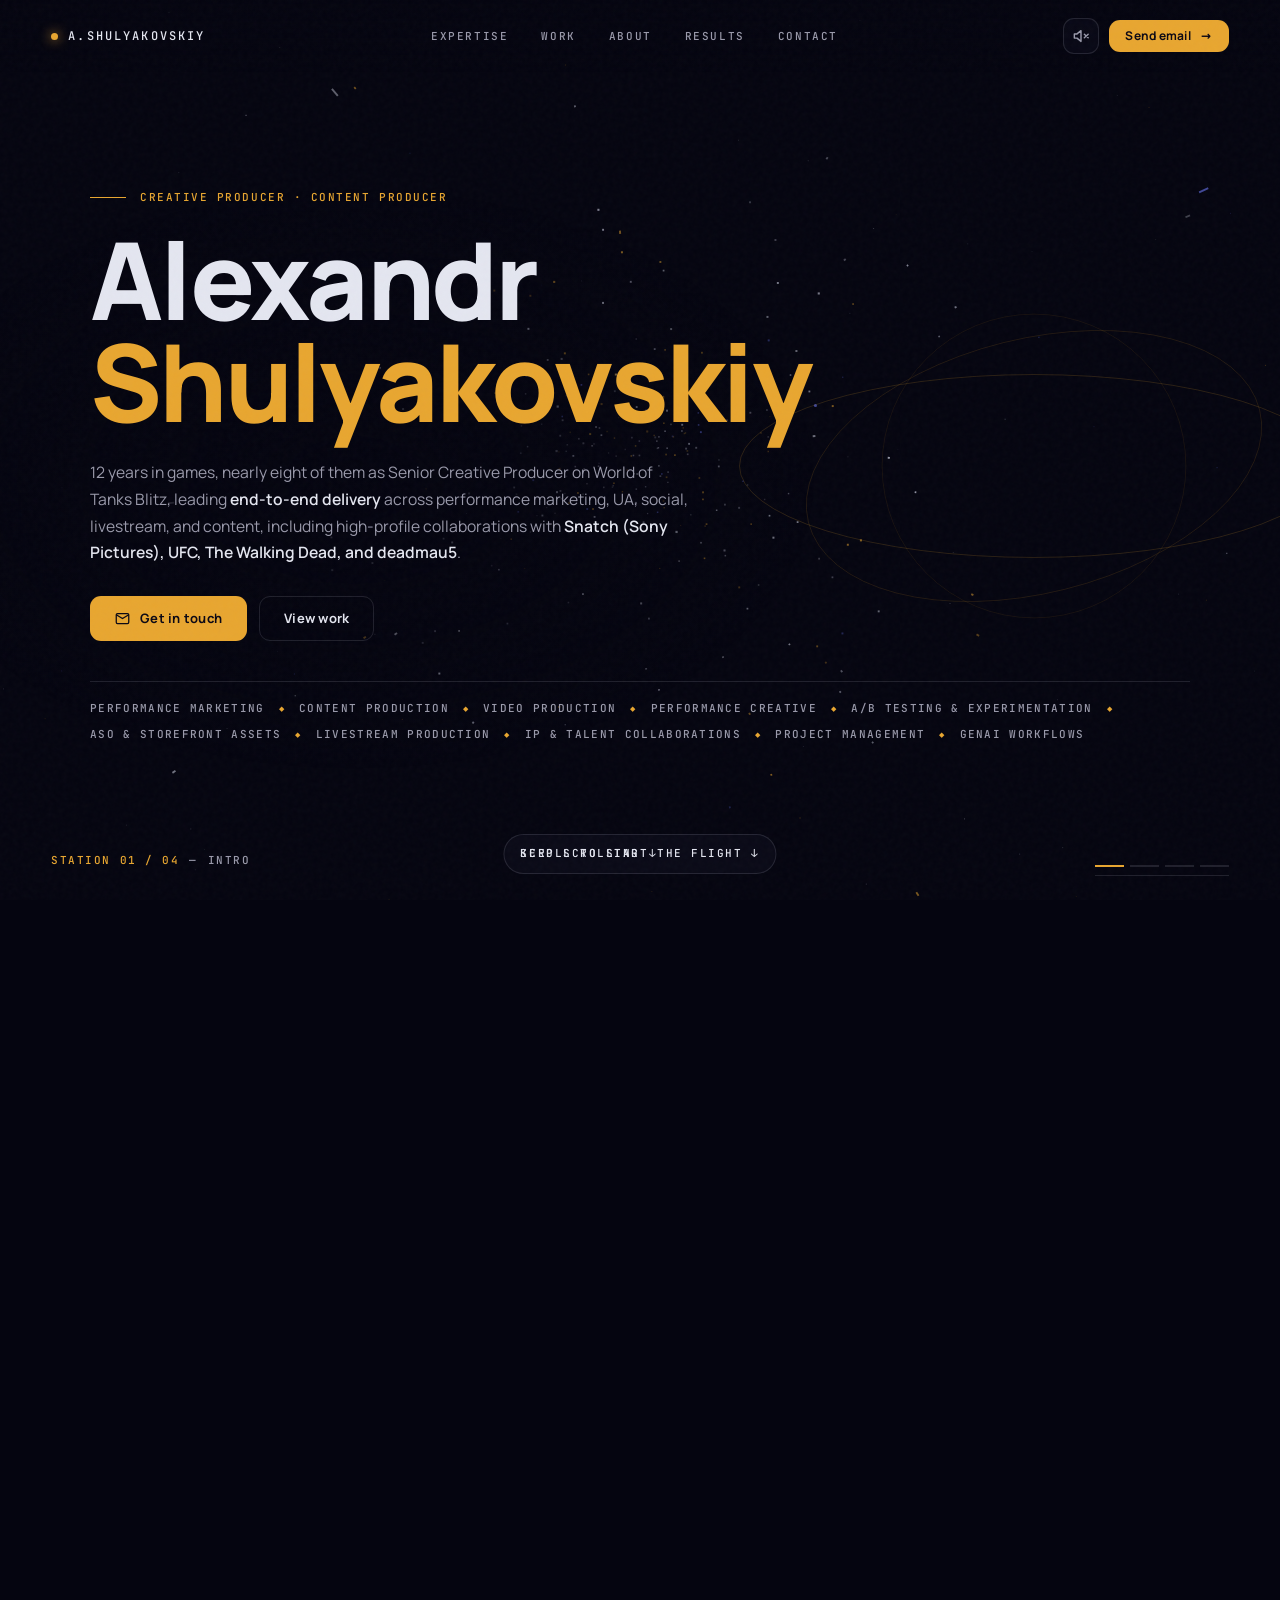
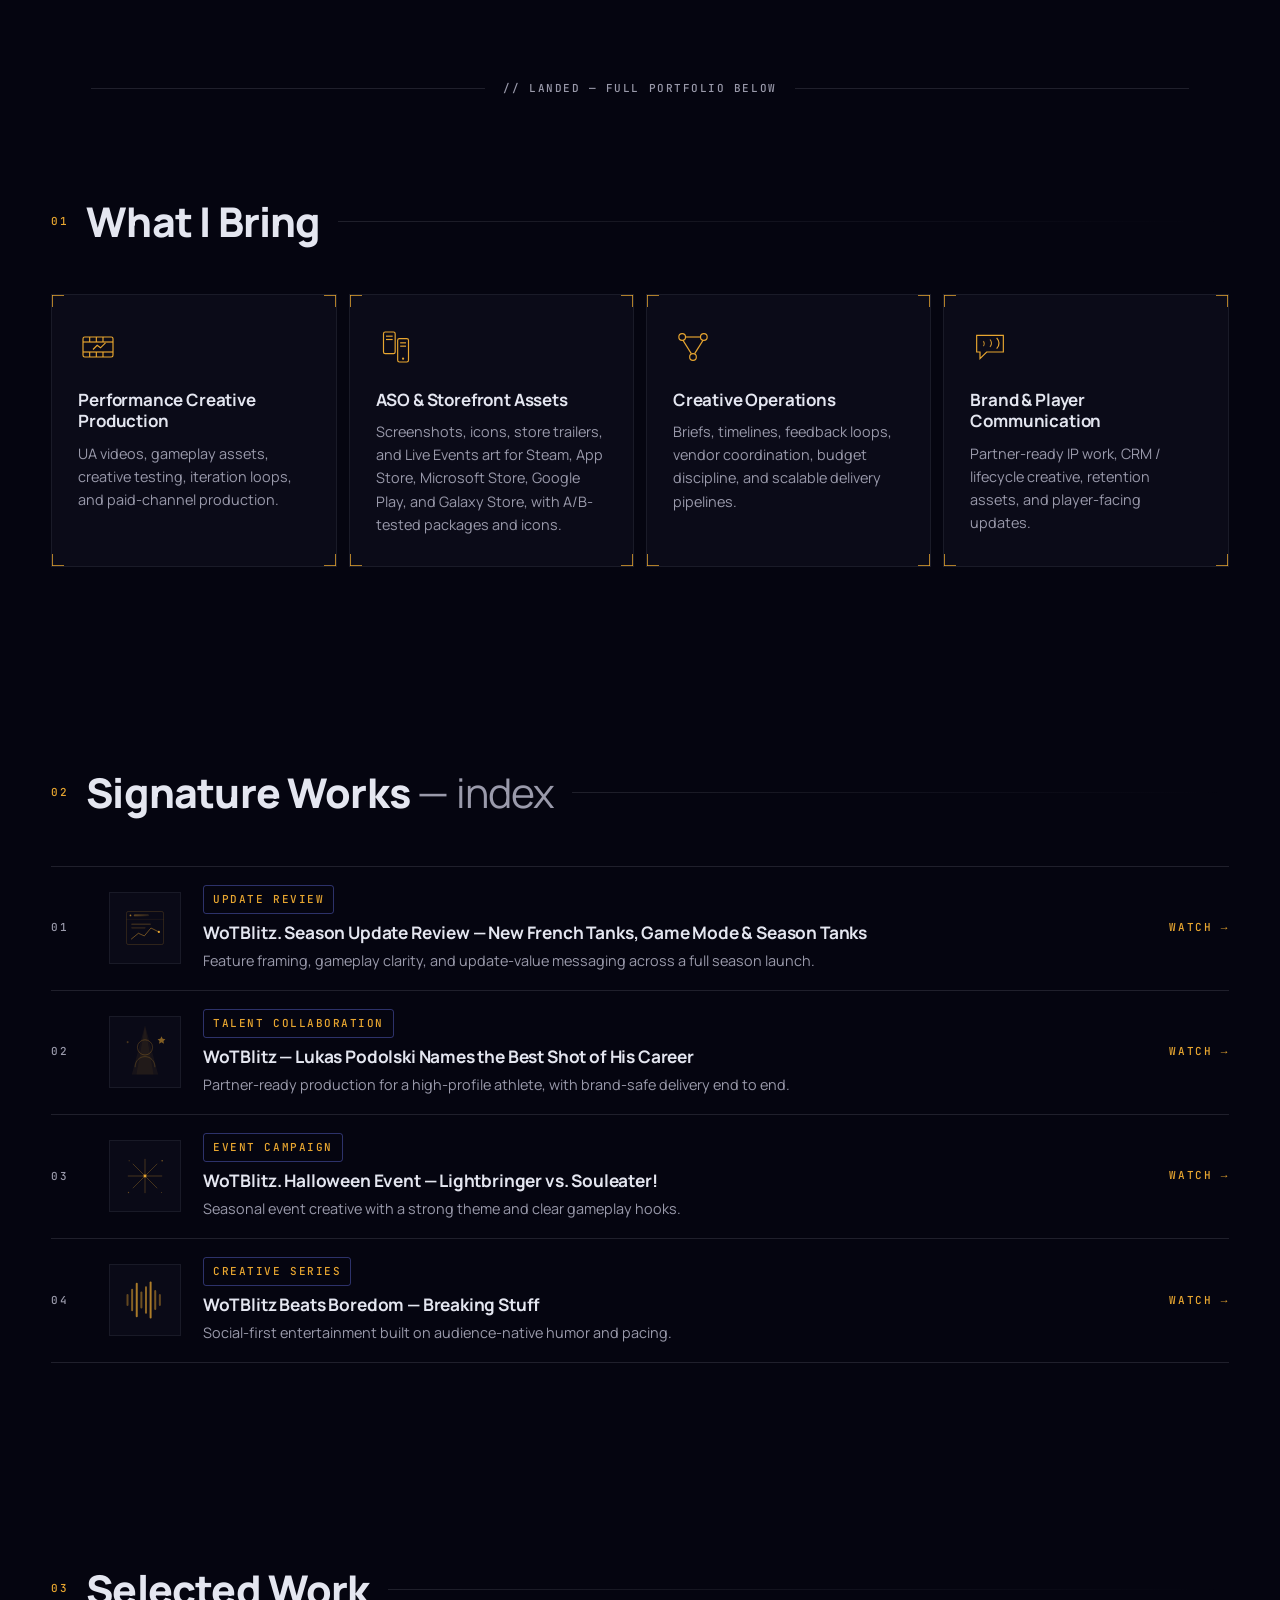
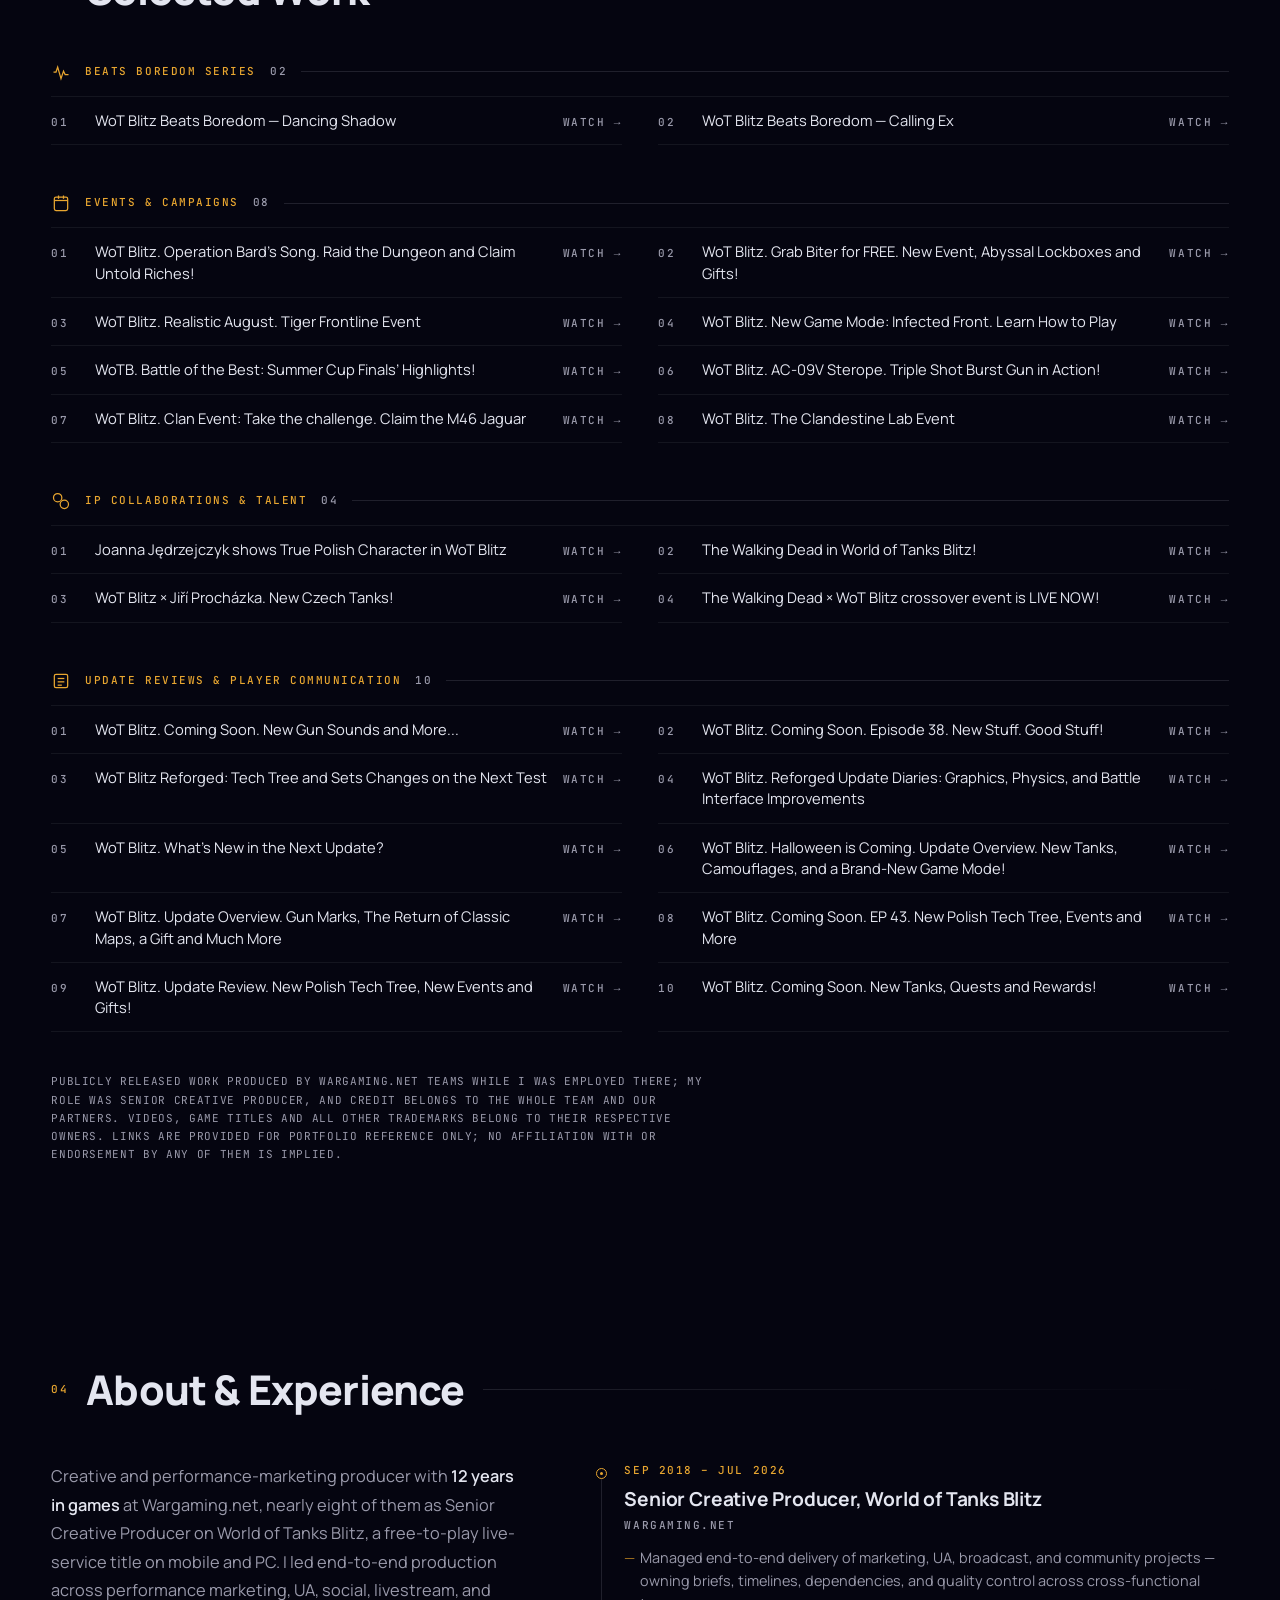
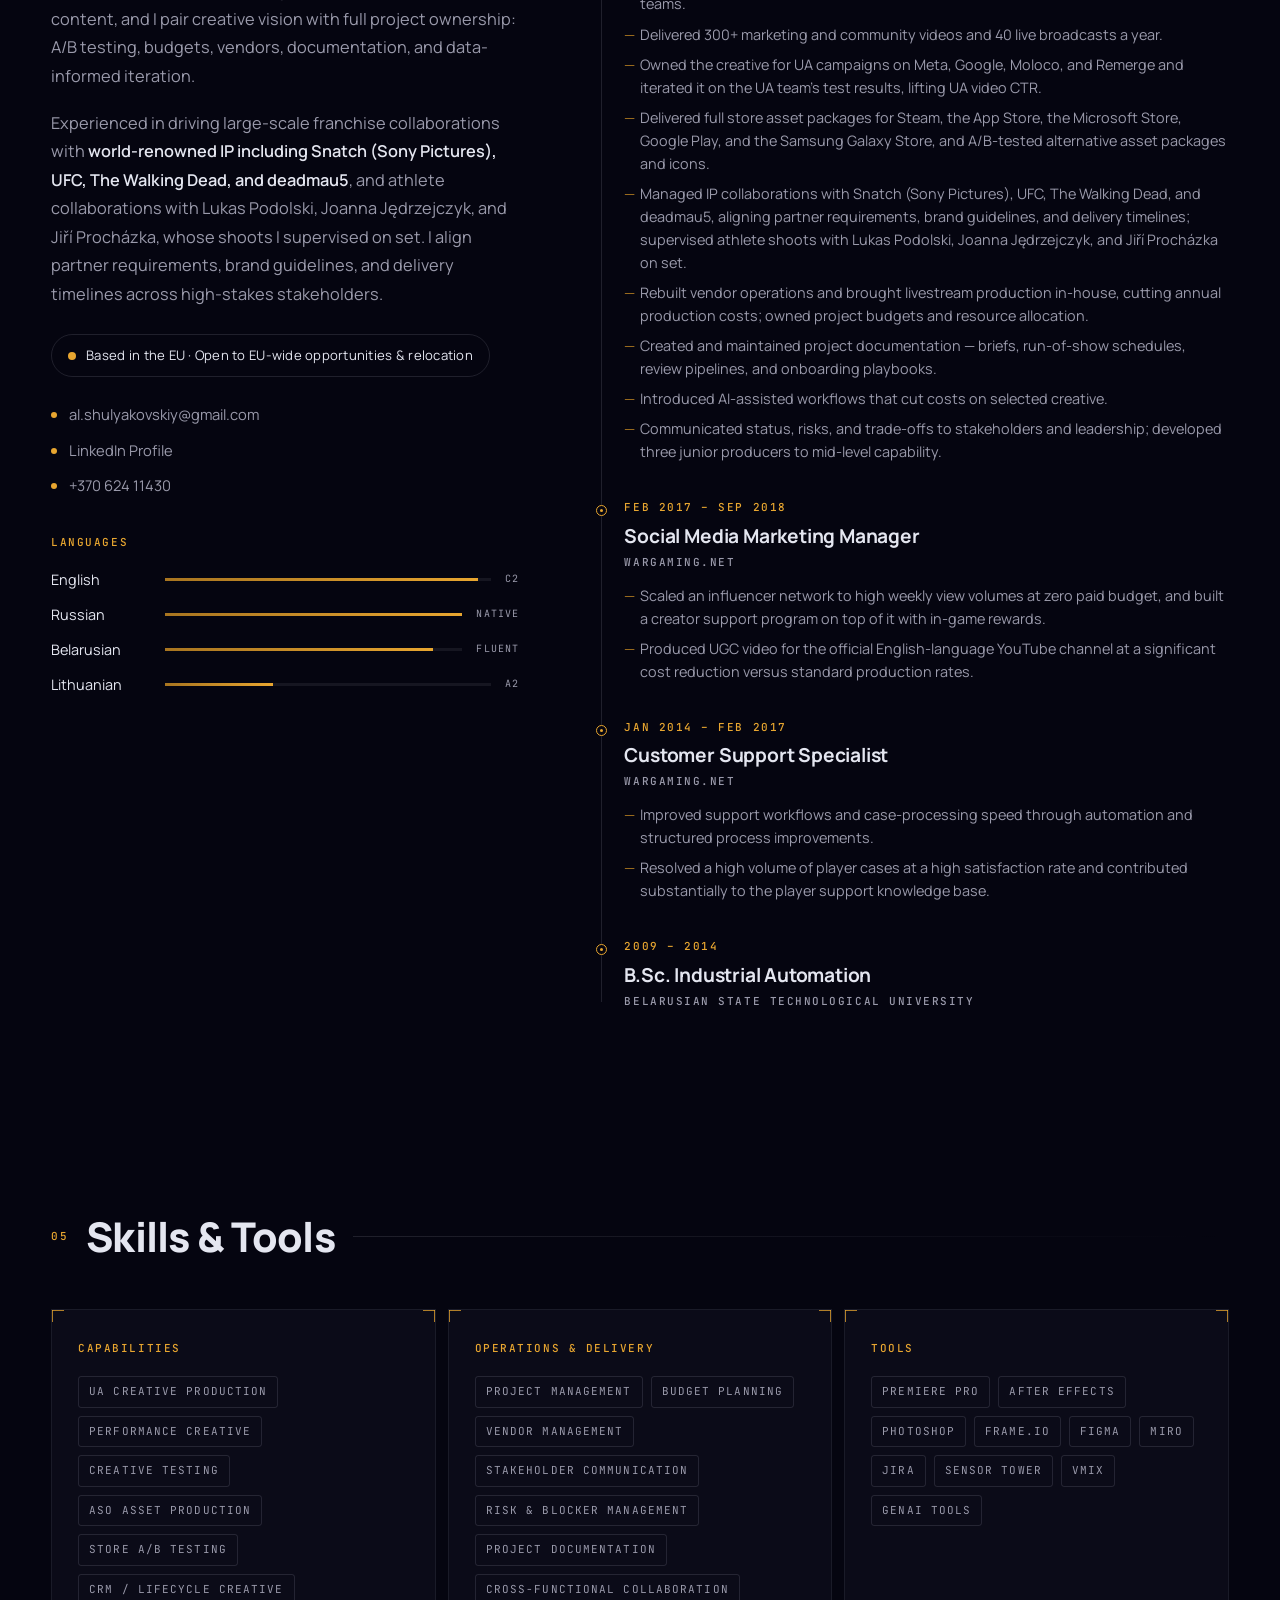
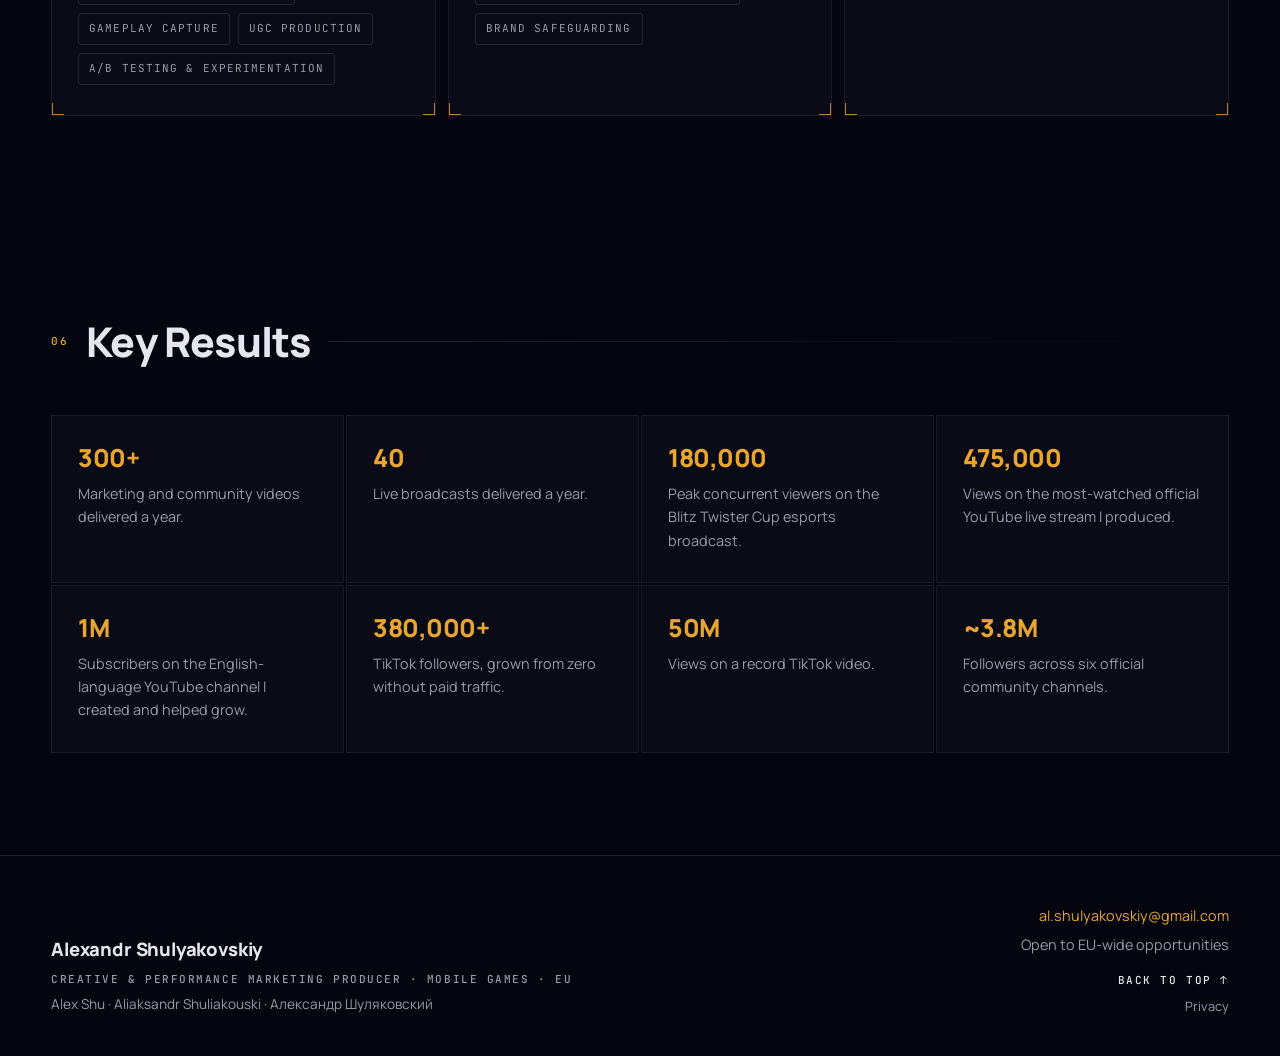
==== commit 963259d9: "Smoother flight, self-hosted fonts, privacy page - Flight: the camera follows the scroll on a critic" ====
--- a/index.html
+++ b/index.html
@@ -33,11 +33,27 @@
   <meta name="twitter:image" content="https://alexshu.com/assets/og-card.png" />
   <meta name="twitter:title" content="Alexandr Shulyakovskiy — Creative &amp; Performance Marketing Producer" />
   <meta name="twitter:description" content="Creative Producer &amp; Performance Marketing Video Producer — content production, performance marketing videos, A/B testing, ASO, IP collaborations." />
-  <link rel="preconnect" href="https://fonts.googleapis.com">
-  <link rel="preconnect" href="https://fonts.gstatic.com" crossorigin>
-  <link href="https://fonts.googleapis.com/css2?family=Manrope:wght@200..800&family=JetBrains+Mono:wght@400;500&display=swap" rel="stylesheet">
 
   <style>
+    /* self-hosted fonts (SIL OFL 1.1, licences in assets/fonts/): no request to Google Fonts, so no visitor IP leaves this site */
+    @font-face { font-family: 'JetBrains Mono'; font-style: normal; font-weight: 400; font-display: swap;
+      src: url("assets/fonts/jetbrains-mono-cyrillic-normal-400.woff2") format("woff2"); unicode-range: U+0301, U+0400-045F, U+0490-0491, U+04B0-04B1, U+2116; }
+    @font-face { font-family: 'JetBrains Mono'; font-style: normal; font-weight: 400; font-display: swap;
+      src: url("assets/fonts/jetbrains-mono-latin-ext-normal-400.woff2") format("woff2"); unicode-range: U+0100-02BA, U+02BD-02C5, U+02C7-02CC, U+02CE-02D7, U+02DD-02FF, U+0304, U+0308, U+0329, U+1D00-1DBF, U+1E00-1E9F, U+1EF2-1EFF, U+2020, U+20A0-20AB, U+20AD-20C0, U+2113, U+2C60-2C7F, U+A720-A7FF; }
+    @font-face { font-family: 'JetBrains Mono'; font-style: normal; font-weight: 400; font-display: swap;
+      src: url("assets/fonts/jetbrains-mono-latin-normal-400.woff2") format("woff2"); unicode-range: U+0000-00FF, U+0131, U+0152-0153, U+02BB-02BC, U+02C6, U+02DA, U+02DC, U+0304, U+0308, U+0329, U+2000-206F, U+20AC, U+2122, U+2191, U+2193, U+2212, U+2215, U+FEFF, U+FFFD; }
+    @font-face { font-family: 'JetBrains Mono'; font-style: normal; font-weight: 500; font-display: swap;
+      src: url("assets/fonts/jetbrains-mono-cyrillic-normal-400.woff2") format("woff2"); unicode-range: U+0301, U+0400-045F, U+0490-0491, U+04B0-04B1, U+2116; }
+    @font-face { font-family: 'JetBrains Mono'; font-style: normal; font-weight: 500; font-display: swap;
+      src: url("assets/fonts/jetbrains-mono-latin-ext-normal-400.woff2") format("woff2"); unicode-range: U+0100-02BA, U+02BD-02C5, U+02C7-02CC, U+02CE-02D7, U+02DD-02FF, U+0304, U+0308, U+0329, U+1D00-1DBF, U+1E00-1E9F, U+1EF2-1EFF, U+2020, U+20A0-20AB, U+20AD-20C0, U+2113, U+2C60-2C7F, U+A720-A7FF; }
+    @font-face { font-family: 'JetBrains Mono'; font-style: normal; font-weight: 500; font-display: swap;
+      src: url("assets/fonts/jetbrains-mono-latin-normal-400.woff2") format("woff2"); unicode-range: U+0000-00FF, U+0131, U+0152-0153, U+02BB-02BC, U+02C6, U+02DA, U+02DC, U+0304, U+0308, U+0329, U+2000-206F, U+20AC, U+2122, U+2191, U+2193, U+2212, U+2215, U+FEFF, U+FFFD; }
+    @font-face { font-family: 'Manrope'; font-style: normal; font-weight: 200 800; font-display: swap;
+      src: url("assets/fonts/manrope-cyrillic-normal-200-800.woff2") format("woff2"); unicode-range: U+0301, U+0400-045F, U+0490-0491, U+04B0-04B1, U+2116; }
+    @font-face { font-family: 'Manrope'; font-style: normal; font-weight: 200 800; font-display: swap;
+      src: url("assets/fonts/manrope-latin-ext-normal-200-800.woff2") format("woff2"); unicode-range: U+0100-02BA, U+02BD-02C5, U+02C7-02CC, U+02CE-02D7, U+02DD-02FF, U+0304, U+0308, U+0329, U+1D00-1DBF, U+1E00-1E9F, U+1EF2-1EFF, U+2020, U+20A0-20AB, U+20AD-20C0, U+2113, U+2C60-2C7F, U+A720-A7FF; }
+    @font-face { font-family: 'Manrope'; font-style: normal; font-weight: 200 800; font-display: swap;
+      src: url("assets/fonts/manrope-latin-normal-200-800.woff2") format("woff2"); unicode-range: U+0000-00FF, U+0131, U+0152-0153, U+02BB-02BC, U+02C6, U+02DA, U+02DC, U+0304, U+0308, U+0329, U+2000-206F, U+20AC, U+2122, U+2191, U+2193, U+2212, U+2215, U+FEFF, U+FFFD; }
     /* ============================================================
        0. TOKENS & RESET
        ============================================================ */
@@ -387,8 +403,9 @@
       position: sticky; top: 0; height: 100vh; height: 100dvh; overflow: hidden; overflow: clip;
     }
     html.fly .stars { display: block; position: absolute; inset: 0; width: 100%; height: 100%; }
-    /* The camera lives in CSS variables on .world (--cx/--cy = lateral position, --cz = depth,
-       --rx/--ry = pointer tilt) and every plane applies them itself. Perspective sits on .world and
+    /* The camera is applied by JS as an inline transform + opacity on each plane (the rule below is
+       only the first-paint fallback). Writing the camera into inherited custom properties on .world
+       made every frame restyle the whole flight subtree. Perspective sits on .world and
        .world stays FLAT on purpose: with transform-style: preserve-3d Chromium could not hit-test
        links on planes that share one depth (the four work cards), so the Watch buttons were dead. */
     html.fly .world { position: absolute; inset: 0; perspective: 1200px; perspective-origin: 50% 50%; --cx: 0px; --cy: 0px; --cz: 0px; --rx: 0deg; --ry: 0deg; }
@@ -403,8 +420,10 @@
                  translate3d(calc(var(--sx, 0px) + var(--cx, 0px)), calc(var(--sy, 0px) + var(--cam-y) + var(--cy, 0px)), calc(var(--cz, 0px) - var(--i, 0) * var(--step)));
       opacity: var(--o, 0);
       pointer-events: none;
-      will-change: opacity;
-    }
+      will-change: opacity;               /* transform only while flying (below): a permanent hint freezes the
+                                             raster scale and leaves the text soft after arrival */
+    }
+    html.fly .flight.is-moving .station { will-change: transform, opacity; }   /* no re-raster per frame in flight */
     /* stations stay in the DOM, the tab order and the accessibility tree at opacity 0,
        so keyboard and screen-reader users travel the flight in order; focusing a
        station flies the camera to it (see JS) */
@@ -432,12 +451,9 @@
     .station--contact { --sx: -3vw; --sy: 0px; }
     @media (max-width: 699px) { .station--skills, .station--contact { --sx: 0px; } }
     html.fly .hud { display: block; }
-    /* mid-distance stations get a little blur (.is-soft toggled by JS for .1 < o < .98) — desktop + pointer only */
-    @supports (filter: blur(1px)) {
-      @media (min-width: 1024px) and (hover: hover) {
-        html.fly .station.is-soft .st-inner { filter: blur(calc((1 - var(--o, 0)) * 3px)); }
-      }
-    }
+    /* (no depth blur: a blur radius that changed every frame re-rasterised the fading station on each
+       frame of the flight, which is exactly when frames must be cheap; depth now reads from scale,
+       parallax and opacity alone) */
     /* stations that are not current (the ones peeking ahead) carry a faint gold outline + glow,
        so a half-transparent card still reads as a card against the black — a runway light */
     html.fly .station .card,
@@ -758,14 +774,6 @@
     .res-word { font-weight: 800; font-size: 1.55rem; letter-spacing: -.02em; color: var(--gold); line-height: 1; }
     .res-card p { margin-top: 12px; color: var(--muted); font-size: .9rem; line-height: 1.6; }
 
-    /* 07 learning */
-    .learn-grid { display: grid; grid-template-columns: 1fr 1fr; gap: 12px; }
-    .learn-tile { display: block; padding: 44px 40px; background: var(--panel); border: 1px solid var(--hair-2); text-decoration: none; color: var(--text); transition: background .3s; }
-    .learn-tile:hover { background: var(--panel-hi); }
-    .learn-label { color: var(--gold); margin-bottom: 12px; }
-    .learn-title { font-weight: 800; font-size: clamp(1.8rem, 3vw, 2.4rem); letter-spacing: -.02em; line-height: 1; }
-    .learn-desc { margin-top: 14px; color: var(--muted); font-size: .92rem; max-width: 360px; }
-    .learn-go { margin-top: 30px; color: var(--gold); }
 
     /* footer */
     .foot { border-top: 1px solid var(--hair); padding: 48px var(--pad-x) 40px; }
@@ -776,6 +784,8 @@
     .foot-right { display: flex; flex-direction: column; align-items: flex-end; gap: 6px; text-align: right; color: var(--muted); font-size: .9rem; }
     .foot-right .mail { color: var(--gold); text-decoration: none; }
     .foot-top { margin-top: 10px; color: var(--text); text-decoration: none; }
+    .foot-privacy { color: var(--muted); font-size: .8rem; text-decoration: none; }
+    .foot-privacy:hover, .foot-privacy:focus-visible { color: var(--text); text-decoration: underline; }
 
     /* ============================================================
        5. RESPONSIVE
@@ -807,14 +817,13 @@
       .card-body { padding: 18px 24px 22px; gap: 10px; }
     }
     @media (max-width: 560px) {
-      .x-grid, .res-grid, .sk-grid, .learn-grid { grid-template-columns: 1fr; }
+      .x-grid, .res-grid, .sk-grid { grid-template-columns: 1fr; }
       .foot-in { flex-direction: column; align-items: flex-start; }
       .foot-right { align-items: flex-start; text-align: left; }
       .lang { grid-template-columns: 86px 1fr auto; gap: 10px; }
       .w-head { flex-wrap: wrap; }
       .w-tag { white-space: normal; line-height: 1.5; }
       .w-line { display: none; }
-      .learn-tile { padding: 36px 26px; }
       .eyebrow::before { width: 22px; }
     }
 
@@ -877,7 +886,6 @@
     <a href="#signature" data-jump="now">Work</a>
     <a href="#about">About</a>
     <a href="#results">Results</a>
-    <a href="#learn">Learn</a>
     <a href="mailto:al.shulyakovskiy@gmail.com">Contact</a>
   </nav>
   <div class="head-actions">
@@ -910,9 +918,8 @@
   <a class="menu-link" href="#signature" style="--k:1" data-jump="now">Work</a>
   <a class="menu-link" href="#about" style="--k:2">About</a>
   <a class="menu-link" href="#results" style="--k:3">Results</a>
-  <a class="menu-link" href="#learn" style="--k:4">Learn</a>
-  <a class="menu-link" href="mailto:al.shulyakovskiy@gmail.com" style="--k:5">Contact</a>
-  <button class="menu-sound mono" type="button" data-sound aria-pressed="false" style="--k:6">
+  <a class="menu-link" href="mailto:al.shulyakovskiy@gmail.com" style="--k:4">Contact</a>
+  <button class="menu-sound mono" type="button" data-sound aria-pressed="false" style="--k:5">
     Sound · <b class="snd-state">off</b>
   </button>
   <p class="menu-foot mono">al.shulyakovskiy@gmail.com · Based in the EU</p>
@@ -1377,7 +1384,7 @@
       </div>
 
     </div>
-    <p class="disclaimer reveal">Publicly released work produced while employed at Wargaming.net. All rights belong to their respective owners; links are provided for portfolio reference only.</p>
+    <p class="disclaimer reveal">Publicly released work produced by Wargaming.net teams while I was employed there; my role was Senior Creative Producer, and credit belongs to the whole team and our partners. Videos, game titles and all other trademarks belong to their respective owners. Links are provided for portfolio reference only; no affiliation with or endorsement by any of them is implied.</p>
   </div>
 </section>
 
@@ -1517,31 +1524,6 @@
   </div>
 </section>
 
-<!-- 07 LEARNING CENTER -->
-<section id="learn" class="sec" aria-label="Learning center">
-  <div class="sec-in">
-    <div class="sec-head reveal">
-      <span class="sec-num mono">07</span>
-      <h2>Learning Center</h2>
-      <span class="sec-line"></span>
-    </div>
-    <div class="learn-grid">
-      <a href="lt/" class="learn-tile hud-box swap-host reveal" style="--d:0">
-        <div class="learn-label mono">Language Tool</div>
-        <h3 class="learn-title">Lithuanian</h3>
-        <p class="learn-desc">Interactive exercises for learning the Lithuanian language from scratch.</p>
-        <div class="learn-go mono"><span class="swap"><span>Open tool →</span><span aria-hidden="true">Open tool →</span></span></div>
-      </a>
-      <a href="tools/cp/" class="learn-tile hud-box swap-host reveal" style="--d:1">
-        <div class="learn-label mono">Performance Marketing</div>
-        <h3 class="learn-title">CP Trainer</h3>
-        <p class="learn-desc">Certification trainer for Creative Producers in casual game UA.</p>
-        <div class="learn-go mono"><span class="swap"><span>Open tool →</span><span aria-hidden="true">Open tool →</span></span></div>
-      </a>
-    </div>
-  </div>
-</section>
-
 </main>
 
 <!-- background music: OFF by default (browsers refuse audible autoplay before a user gesture, so the button
@@ -1559,6 +1541,7 @@
       <a class="mail" href="mailto:al.shulyakovskiy@gmail.com">al.shulyakovskiy@gmail.com</a>
       <span>Open to EU-wide opportunities</span>
       <a class="foot-top mono" href="#hero" data-station="0">Back to top ↑</a>
+      <a class="foot-privacy" href="privacy/">Privacy</a>
     </div>
   </div>
 </footer>
@@ -1616,14 +1599,13 @@
      BACKGROUND MUSIC — OFF by default (browsers refuse audible
      autoplay before a user gesture, so a glowing button invites
      the click instead). Click = on/off, hover = volume slider
-     (starts at 40 %), remembered, fades, pauses in a hidden tab.
+     (starts at 40 %), fades, pauses in a hidden tab. Nothing is stored in the browser: every visit
+     starts silent at the default level.
      ====================================================== */
   (function sound() {
     var audio = $('#bgm'), btns = $$('[data-sound]'), range = $('.vol-range'), val = $('.vol-val'), headBtn = $('.head-actions .snd');
     if (!audio || !btns.length) return;
-    var K_ON = 'orbit-sound', K_VOL = 'orbit-vol';
     var wantOn = false, vol = 40, playing = false, fadeRaf = 0, inviteT = 0;
-    try { wantOn = localStorage.getItem(K_ON) === '1'; var v = parseInt(localStorage.getItem(K_VOL), 10); if (v >= 0 && v <= 100) vol = v; } catch (e) {}
     function level() { return vol / 100; }
     function ui() {
       var on = wantOn && vol > 0;
@@ -1665,7 +1647,6 @@
       invite(false);
       wantOn = !(wantOn && vol > 0);
       if (wantOn && vol === 0) vol = 40;                    /* switching on from a zeroed slider: default level */
-      try { localStorage.setItem(K_ON, wantOn ? '1' : '0'); localStorage.setItem(K_VOL, String(vol)); } catch (e) {}
       ui();
       if (wantOn) play(); else stop();
     }
@@ -1676,8 +1657,7 @@
       ['pointerup', 'pointercancel'].forEach(function (ev) { window.addEventListener(ev, function () { if (soundBox) soundBox.classList.remove('is-dragging'); }); });
       range.addEventListener('input', function () {
         vol = parseInt(range.value, 10) || 0;
-        try { localStorage.setItem(K_VOL, String(vol)); } catch (e) {}
-        if (vol > 0 && !wantOn) { wantOn = true; try { localStorage.setItem(K_ON, '1'); } catch (e) {} }
+        if (vol > 0 && !wantOn) wantOn = true;
         ui();
         if (vol === 0) { if (playing) stop(); return; }
         if (!playing) { invite(false); play(); return; }     /* moving the slider is a gesture: start right away */
@@ -1689,8 +1669,7 @@
       if (doc.hidden) audio.pause(); else { var p = audio.play(); if (p && p.catch) p.catch(function () {}); }
     });
     ui();
-    if (wantOn && vol > 0) play();                           /* a returning listener: resume where the browser allows it */
-    else setTimeout(function () { invite(true); }, 1400);    /* first visit: glow once the header has slid in */
+    setTimeout(function () { invite(true); }, 1400);         /* glow once the header has slid in */
   })();
 
   /* ======================================================
@@ -1700,7 +1679,7 @@
   /* PLANES vs STATIONS. Every <article class="station"> is a plane in 3D space; its logical station
      index comes from data-id (desktop: the four work cards share station 1 and sit side by side) or
      data-im (phones: one card per station). N = number of logical stations in the current mode. */
-  var planes = $$('.station', flight), N = 0, IDX = [], SX = [], SY = [], GX = [], GY = [], NAMES = [], EXIT = [], PEEK = [];
+  var planes = $$('.station', flight), N = 0, IDX = [], SX = [], SY = [], CY = [], GX = [], GY = [], NAMES = [], EXIT = [], PEEK = [];
   var mobileQ = window.matchMedia('(max-width: 699px)');
   var STEP = parseFloat(getComputedStyle(doc.documentElement).getPropertyValue('--step')) || 1100;
   var AHEAD_FLOOR = 0;        /* stations ahead stay hidden; they fade in only as the camera approaches */
@@ -1717,7 +1696,7 @@
   }
   function layoutStations() {
     var mob = mobileQ.matches, cnt = [];
-    N = 0; IDX = []; SX = []; SY = []; GX = []; GY = []; NAMES = []; EXIT = []; PEEK = [];
+    N = 0; IDX = []; SX = []; SY = []; CY = []; GX = []; GY = []; NAMES = []; EXIT = []; PEEK = [];
     planes.forEach(function (s, j) {
       var i = parseInt(s.getAttribute(mob ? 'data-im' : 'data-id'), 10) || 0;
       IDX[j] = i; s.style.setProperty('--i', i); N = Math.max(N, i + 1);
@@ -1725,7 +1704,7 @@
     flight.style.setProperty('--stations', N);
     planes.forEach(function (s, j) {
       var i = IDX[j];
-      SX[j] = cssLen(s, '--sx'); SY[j] = cssLen(s, '--sy');
+      SX[j] = cssLen(s, '--sx'); SY[j] = cssLen(s, '--sy'); CY[j] = cssLen(s, '--cam-y');
       GX[i] = (GX[i] || 0) + SX[j]; GY[i] = (GY[i] || 0) + SY[j]; cnt[i] = (cnt[i] || 0) + 1;
       if (!NAMES[i]) NAMES[i] = (!mob && s.getAttribute('data-name-d')) || s.getAttribute('data-name') || '';
       if (!EXIT[i]) { var v = (s.getAttribute('data-exit') || '0.05,0.25').split(','); EXIT[i] = [parseFloat(v[0]) || 0.05, parseFloat(v[1]) || 0.25]; }
@@ -1743,8 +1722,17 @@
 
   var flying = false, running = false, rafId = 0, inView = true, visible = !doc.hidden, first = true;
   var M = { top: 0, range: 1, vw: 1, vh: 1 };
-  var z = 0, zPrev = 0, mouseX = 0, mouseY = 0, mx = 0, my = 0, cur = -1, pillState = '', hudO = -1;
-  var D0 = 0.04, D1 = 0.06;   /* dwell at the start / end of the scroll range */
+  var z = 0, zv = 0, zPrev = 0, lastT = 0, isMoving = false, mouseX = 0, mouseY = 0, mx = 0, my = 0, cur = -1, pillState = '', hudO = -1;
+  var D0 = 0.012, D1 = 0.06;  /* dwell at the start / end of the scroll range (the start one is tiny: the
+                                 first wheel notch must already move the camera) */
+  /* Camera = critically damped spring toward the scroll-driven target, integrated exactly per frame
+     (frame-rate independent, never overshoots). A wheel notch is a STEP in the target; a first-order
+     chase answered it with a velocity step (a visible kick per notch), the spring ramps up instead. */
+  var CAM_W = 18;             /* rad/s: ~55 ms time constant, settles in ~0.35 s */
+  function spring(x, v, target, w, dt) {
+    var e = Math.exp(-w * dt), d = x - target, c = v + w * d;
+    return [target + (d + c * dt) * e, (v - w * c * dt) * e];
+  }
 
   function measure() {
     var r = flight.getBoundingClientRect();
@@ -1752,16 +1740,17 @@
     M.vw = stage.clientWidth; M.vh = stage.clientHeight;
     M.range = Math.max(1, flight.offsetHeight - M.vh);
   }
-  /* scroll → camera z. Each station owns one scroll slot (--slot); the camera HOLDS at the
-     station for ~36% of it (18% either side) and travels in the middle 64%. Together with the
-     snap below, a small scroll inside the hold returns to the station (so the Watch button can be
-     clicked), a deliberate flick carries the camera to the next one. */
-  var HOLD = 0.18;
+  /* scroll → camera z. Each station owns one scroll slot (--slot). The mapping is linear with a
+     SOFT hold: the camera slows near a station (slope 1 - SOFT) and moves a little faster between
+     stations (1 + SOFT), but it never stops, so every bit of scrolling moves it at once. The old flat
+     hold (camera frozen for 36% of each slot, then a steep smoothstep) read as "nothing, then a
+     lurch". The snap below still guarantees that the camera always comes to rest AT a station. */
+  var SOFT = 0.35;
   function pToZ(p) {
     var u = clamp((p - D0) / (1 - D0 - D1), 0, 1) * (N - 1);
-    var k = Math.floor(u);
+    var k = Math.floor(u), f = u - k;
     if (k >= N - 1) return (N - 1) * STEP;
-    return (k + sstep(HOLD, 1 - HOLD, u - k)) * STEP;
+    return (k + f - SOFT * Math.sin(2 * Math.PI * f) / (2 * Math.PI)) * STEP;
   }
   /* scrollY at which station k sits exactly at the camera (centre of its plateau) */
   function stationScroll(k) { return k <= 0 ? M.top : M.top + (D0 + (k / (N - 1)) * (1 - D0 - D1)) * M.range; }
@@ -1813,9 +1802,9 @@
       stars.push(s);
     }
   }
-  function drawStars(dz, ox, oy) {
+  function drawStars(dz, ox, oy, dt) {
     ctx.clearRect(0, 0, W, H);
-    var speed = clamp(dz * 0.78 + 0.46, -180, 180);  /* scroll velocity + idle drift (+30 %) */
+    var speed = clamp(dz * 0.78 + 0.46 * (dt ? dt * 60 : 1), -180, 180);  /* scroll velocity + idle drift (+30 %), drift per 60 Hz frame */
     var cx = W / 2 + ox, cy = H / 2 + oy;
     for (var i = 0; i < stars.length; i++) {
       var s = stars[i];
@@ -1850,32 +1839,46 @@
     ticks.forEach(function (t, i) { t.classList.toggle('on', i === k); });
   }
 
-  function update() {
+  function update(now) {
+    now = now || performance.now();
+    var dt = first ? 0 : clamp((now - lastT) / 1000, 0, 0.05); lastT = now;
     var p = clamp((window.scrollY - M.top) / M.range, 0, 1);
     var zt = pToZ(p);
-    if (first) { z = zt; zPrev = zt; first = false; }
-    z += (zt - z) * 0.16;
-    if (Math.abs(zt - z) < 0.05) z = zt;
-    mx += (mouseX - mx) * 0.07; my += (mouseY - my) * 0.07;
+    if (first) { z = zt; zv = 0; zPrev = zt; first = false; }
+    else if (dt > 0) {
+      var sz = spring(z, zv, zt, CAM_W, dt); z = sz[0]; zv = sz[1];
+      if (Math.abs(zt - z) < 0.05 && Math.abs(zv) < 1) { z = zt; zv = 0; }
+    }
+    var moving = Math.abs(zv) > 2 || Math.abs(zt - z) > 0.5;
+    if (moving !== isMoving) { isMoving = moving; flight.classList.toggle('is-moving', moving); }   /* see the CSS: raster once per flight, crisp at rest */
+    var km = 1 - Math.exp(-dt / 0.23);                           /* pointer parallax, same feel at any refresh rate */
+    mx += (mouseX - mx) * km; my += (mouseY - my) * km;
+    flight._z = z;                                               /* read by the smoothness lab; costs no style work */
+
+    /* at rest, park EXACTLY on the station: scroll positions are whole pixels, so the soft mapping
+       leaves ~0.3 px of depth, which scales the plane by 1.0003 and softens its text */
+    var zs = Math.round(z / STEP) * STEP, zr = (Math.abs(zv) < 2 && Math.abs(z - zs) < 2) ? zs : z;
 
     /* camera follows the curved path between stations */
-    var t = z / STEP, i0 = clamp(Math.floor(t), 0, N - 2), f = sstep(0, 1, t - i0);
+    var t = zr / STEP, i0 = clamp(Math.floor(t), 0, N - 2), f = sstep(0, 1, t - i0);
     var cx = lerp(GX[i0], GX[Math.min(i0 + 1, N - 1)], f);
     var cy = lerp(GY[i0], GY[Math.min(i0 + 1, N - 1)], f);
     var px = -cx + mx * 20, py = -cy + my * 14;
-    world.style.setProperty('--cx', px.toFixed(2) + 'px'); world.style.setProperty('--cy', py.toFixed(2) + 'px');
-    world.style.setProperty('--cz', z.toFixed(2) + 'px');
-    world.style.setProperty('--rx', (my * 2.5).toFixed(3) + 'deg'); world.style.setProperty('--ry', (-mx * 2.5).toFixed(3) + 'deg');
+    var tilt = 'rotateX(' + (my * 2.5).toFixed(3) + 'deg) rotateY(' + (-mx * 2.5).toFixed(3) + 'deg) translate3d(';
 
     var damp = lerp(PEEK[i0], PEEK[Math.min(i0 + 1, N - 1)], f);   /* the hero keeps the peek quiet */
     for (var j = 0; j < planes.length; j++) {
-      var s = planes[j], i = IDX[j], d = z - i * STEP, o = opacityFor(d, i, damp);
+      var s = planes[j], i = IDX[j], d = zr - i * STEP, o = opacityFor(d, i, damp);
       if (i === N - 1) o *= 1 - sstep(0.955, 0.995, p);          /* contact hands over to the document */
       if (s._o === undefined || Math.abs(o - s._o) > 0.003 || (o === 0) !== (s._o === 0)) {
-        s.style.setProperty('--o', o.toFixed(3)); s._o = o;
+        s.style.opacity = o.toFixed(3); s._o = o;
       }
-      var soft = o > 0.1 && o < 0.98 && !(i === N - 1 && p > 0.95); /* blur only mid-fade; the final hand-over stays crisp */
-      if (soft !== s._soft) { s.classList.toggle('is-soft', soft); s._soft = soft; }
+      /* transform + opacity straight on the plane: compositor-only work, no subtree restyle.
+         An invisible plane keeps its last transform (nothing to see, nothing to recomposite). */
+      if (o > 0 || s._tf === undefined) {
+        var tf = tilt + (SX[j] + px).toFixed(2) + 'px,' + (SY[j] + CY[j] + py).toFixed(2) + 'px,' + d.toFixed(2) + 'px)';
+        if (tf !== s._tf) { s.style.transform = tf; s._tf = tf; }
+      }
     }
     setCurrent(clamp(Math.round(t), 0, N - 1));
 
@@ -1885,21 +1888,23 @@
     var ho = 1 - sstep(0.95, 0.985, p);                           /* HUD leaves with the last station */
     if (Math.abs(ho - hudO) > 0.01) { hudO = ho; hud.style.opacity = ho.toFixed(3); }
 
-    drawStars(z - zPrev, -cx * 0.12 + mx * 10, -cy * 0.12 + my * 8);
+    drawStars(z - zPrev, -cx * 0.12 + mx * 10, -cy * 0.12 + my * 8, dt);
     zPrev = z;
   }
 
-  function frame() { rafId = 0; if (!running) return; update(); rafId = requestAnimationFrame(frame); }
+  function frame(now) { rafId = 0; if (!running) return; update(now); rafId = requestAnimationFrame(frame); }
   function startLoop() { if (running || !flying || !inView || !visible) return; running = true; rafId = requestAnimationFrame(frame); }
   function stopLoop() { running = false; if (rafId) { cancelAnimationFrame(rafId); rafId = 0; } }
 
   function resetStations() {
     ['--cx', '--cy', '--cz', '--rx', '--ry'].forEach(function (v) { world.style.removeProperty(v); });
     planes.forEach(function (s) {
-      s.style.removeProperty('--o'); s.classList.remove('is-soft', 'is-current');
-      s._o = undefined; s._soft = undefined;
+      s.style.removeProperty('--o'); s.style.removeProperty('opacity'); s.style.removeProperty('transform');
+      s.classList.remove('is-soft', 'is-current');
+      s._o = undefined; s._tf = undefined; s._soft = undefined;
     });
     hud.style.opacity = ''; hudO = -1;
+    flight.classList.remove('is-moving'); isMoving = false;
     cur = -1; pillState = '';
     ctx.clearRect(0, 0, W, H);
   }
@@ -2010,7 +2015,8 @@
   var snapTimer = 0, snapRaf = 0, snapY = 0, snapTo = 0, snapT0 = 0, snapPrev = 0, lastY = window.scrollY, touchDown = false, selfY = -1;
   var snapK = 0, restK = 0;      /* station being flown to / last settled on */
   var userD = 0;                 /* px of USER scrolling since that station was committed */
-  var SNAP_TAU = 170, SNAP_RAMP = 160, SNAP_MAX = 1800;   /* ms: decay constant, soft start, safety cap */
+  var snapV = 0;                 /* px/s: velocity of the page tween (kept when a key retargets it mid-flight) */
+  var SNAP_W = 15, SNAP_MAX = 1800;   /* rad/s of the critically damped tween (95% of the way in ~0.3 s); ms safety cap */
   /* How much you must scroll out of a station for the snap to carry you ON to the next one instead
      of pulling you back. In PIXELS: the fraction-of-a-slot version this replaces also carried the
      D0 dead zone at the top of the range (the hero needed ~170px), and at 30% of a slot it rewound
@@ -2037,17 +2043,16 @@
     var steps = Math.max(1, Math.round(Math.abs(userD) / slot));
     return clamp(k0 + (userD > 0 ? steps : -steps), 0, N - 1);
   }
-  function cancelSnap() { clearTimeout(snapTimer); snapTimer = 0; if (snapRaf) { cancelAnimationFrame(snapRaf); snapRaf = 0; } }
-  /* Exponential approach: every frame the remaining distance shrinks by a constant fraction
-     (frame-rate independent: 1 - e^(-dt/τ)), so the speed is proportional to what is left and the
-     landing decelerates asymptotically — no fixed duration, no hard stop. A short smoothstep ramp
-     at the start keeps the first frames from jerking. */
+  function cancelSnap() { clearTimeout(snapTimer); snapTimer = 0; snapV = 0; if (snapRaf) { cancelAnimationFrame(snapRaf); snapRaf = 0; } }
+  /* Critically damped spring on the page position, integrated exactly per frame (frame-rate
+     independent). From rest its speed starts at zero and builds up smoothly, so no start ramp is
+     needed; it lands without overshoot. A key press mid-flight retargets it and keeps the speed. */
   function snapStep(now) {
-    var dt = Math.min(now - snapPrev, 50); snapPrev = now;
-    var el = now - snapT0, rate = sstep(0, SNAP_RAMP, el) * (1 - Math.exp(-dt / SNAP_TAU));
-    snapY += (snapTo - snapY) * rate;
-    var done = Math.abs(snapTo - snapY) < 0.5 || el > SNAP_MAX;
-    if (done) snapY = snapTo;
+    var dt = clamp(now - snapPrev, 0, 50) / 1000; snapPrev = now;
+    var st = spring(snapY, snapV, snapTo, SNAP_W, dt); snapY = st[0]; snapV = st[1];
+    var el = now - snapT0;
+    var done = (Math.abs(snapTo - snapY) < 0.5 && Math.abs(snapV) < 8) || el > SNAP_MAX;
+    if (done) { snapY = snapTo; snapV = 0; }
     var yi = Math.round(snapY);
     if (yi !== selfY) { selfY = yi; window.scrollTo(0, yi); }   /* remember what WE wrote: a scroll event at that value is ours */
     if (!done) snapRaf = requestAnimationFrame(snapStep);
@@ -2066,7 +2071,7 @@
        ~1.3s to formally land, and a notch arriving during that tail used to be measured from the
        station we had already left, which sent it straight back. */
     snapK = restK = k; userD = 0;
-    snapY = y; snapTo = target; snapT0 = snapPrev = performance.now();
+    snapY = y; snapV = 0; snapTo = target; snapT0 = snapPrev = performance.now();
     snapRaf = requestAnimationFrame(snapStep);
   }
   window.addEventListener('scroll', function () {
@@ -2080,9 +2085,9 @@
     lastY = y;
     if (snapRaf) { cancelAnimationFrame(snapRaf); snapRaf = 0; }  /* user took over mid-tween */
     clearTimeout(snapTimer);
-    snapTimer = setTimeout(doSnap, 'onscrollend' in window ? 160 : 120);
+    snapTimer = setTimeout(doSnap, 110);   /* input idle: fires after wheel / momentum scroll events stop */
   }, { passive: true });
-  window.addEventListener('wheel', function () { if (snapRaf) { cancelAnimationFrame(snapRaf); snapRaf = 0; } }, { passive: true });
+  window.addEventListener('wheel', function () { if (snapRaf) { cancelAnimationFrame(snapRaf); snapRaf = 0; snapV = 0; } }, { passive: true });
   window.addEventListener('touchstart', function () { touchDown = true; cancelSnap(); }, { passive: true });
   window.addEventListener('touchend', function () { touchDown = false; clearTimeout(snapTimer); snapTimer = setTimeout(doSnap, 140); }, { passive: true });
   window.addEventListener('touchcancel', function () { touchDown = false; }, { passive: true });
@@ -2092,6 +2097,7 @@
   doc.addEventListener('keydown', function (e) {
     var nav = ['ArrowDown', 'ArrowUp', 'PageDown', 'PageUp', ' ', 'Home', 'End'].indexOf(e.key) >= 0;
     if (!nav) return;
+    var tweening = !!snapRaf, keepY = snapY, keepV = snapV, keepTo = snapTo;   /* a press mid-flight keeps its speed */
     cancelSnap();
     if (!flying || e.key === 'Home' || e.key === 'End' || menu.classList.contains('open')) return;
     var t = e.target && e.target.closest ? e.target : null;
@@ -2103,8 +2109,10 @@
     if (dir > 0 && y >= stationScroll(N - 1) - 1) return;         /* past the last station: the document takes over */
     if (dir < 0 && y <= M.top + 1) return;
     e.preventDefault();
-    var k = clamp(nearestStation(snapRaf ? snapTo : y) + dir, 0, N - 1);
-    snapK = restK = k; userD = 0; snapY = y; snapTo = Math.round(stationScroll(k)); snapT0 = snapPrev = performance.now();
+    var k = clamp(nearestStation(tweening ? keepTo : y) + dir, 0, N - 1);
+    snapK = restK = k; userD = 0;
+    snapY = tweening ? keepY : y; snapV = tweening ? keepV : 0;
+    snapTo = Math.round(stationScroll(k)); snapT0 = snapPrev = performance.now();
     snapRaf = requestAnimationFrame(snapStep);
   });
 
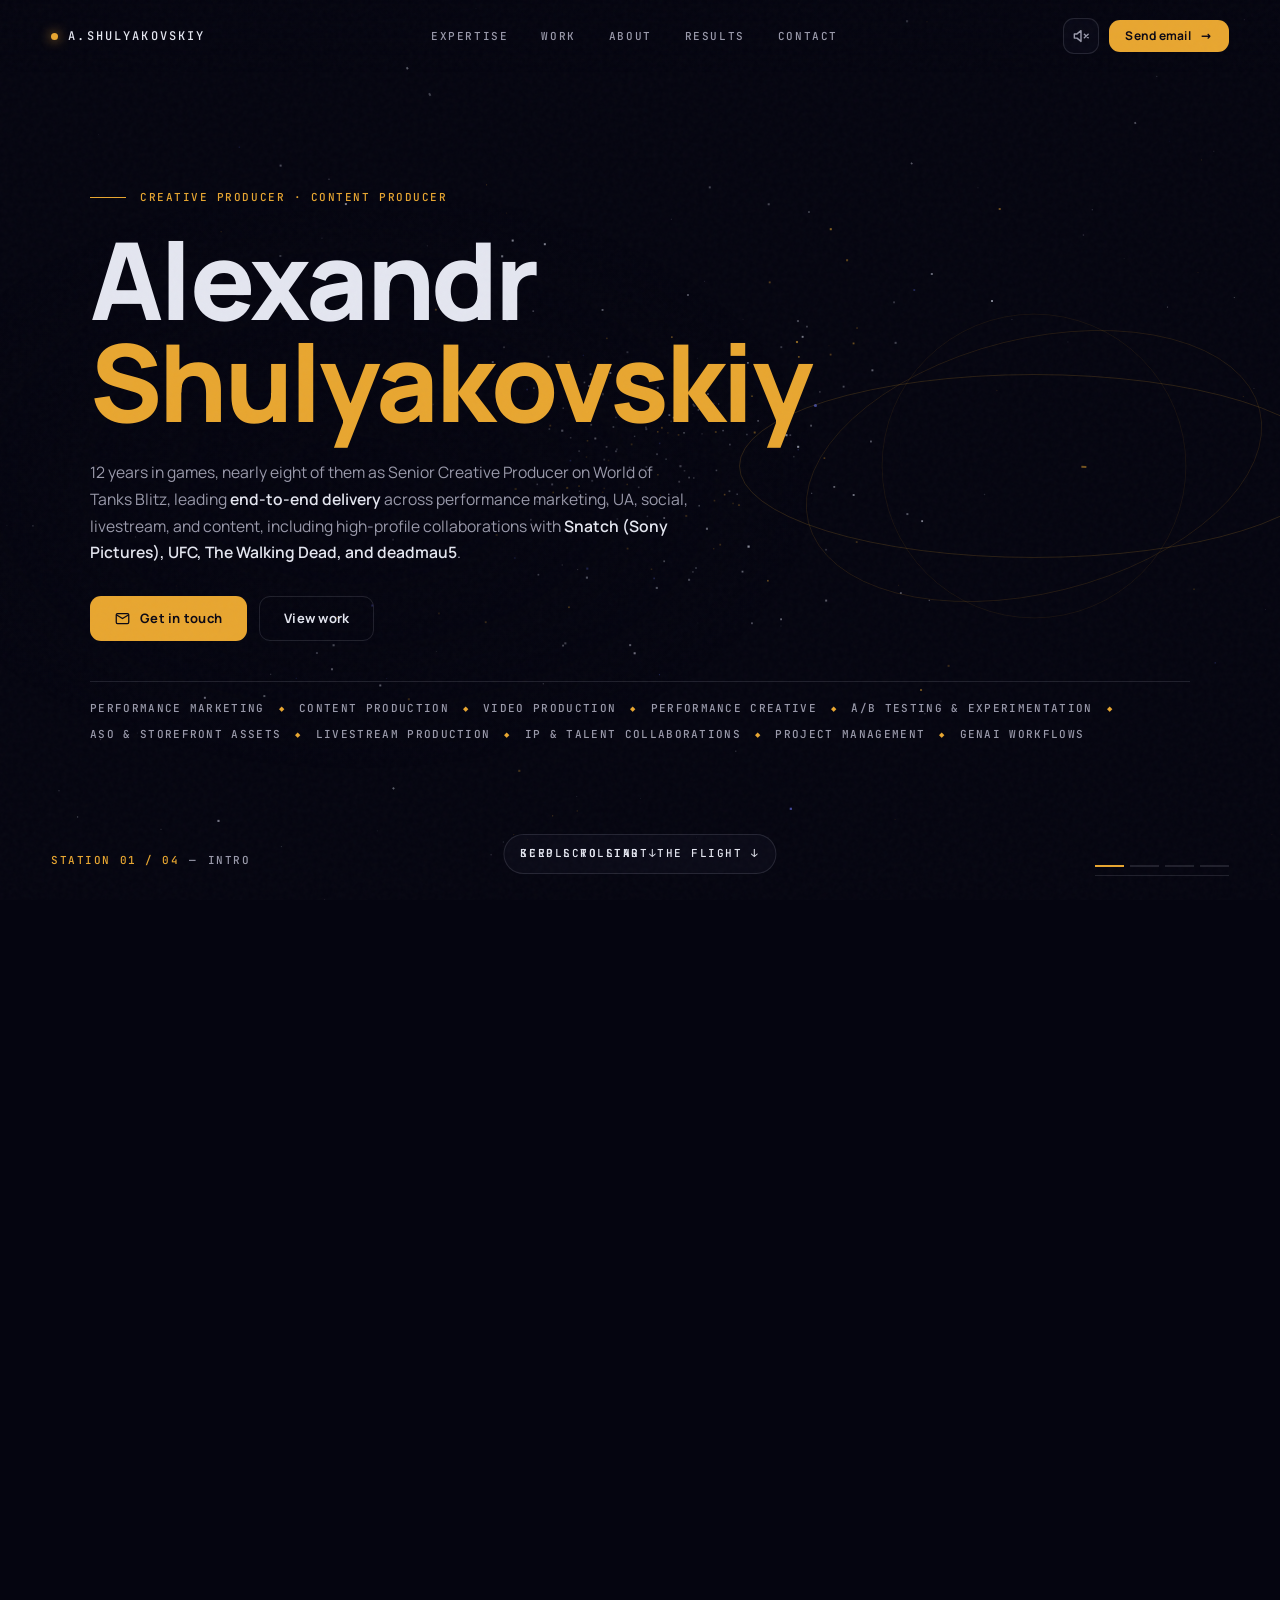
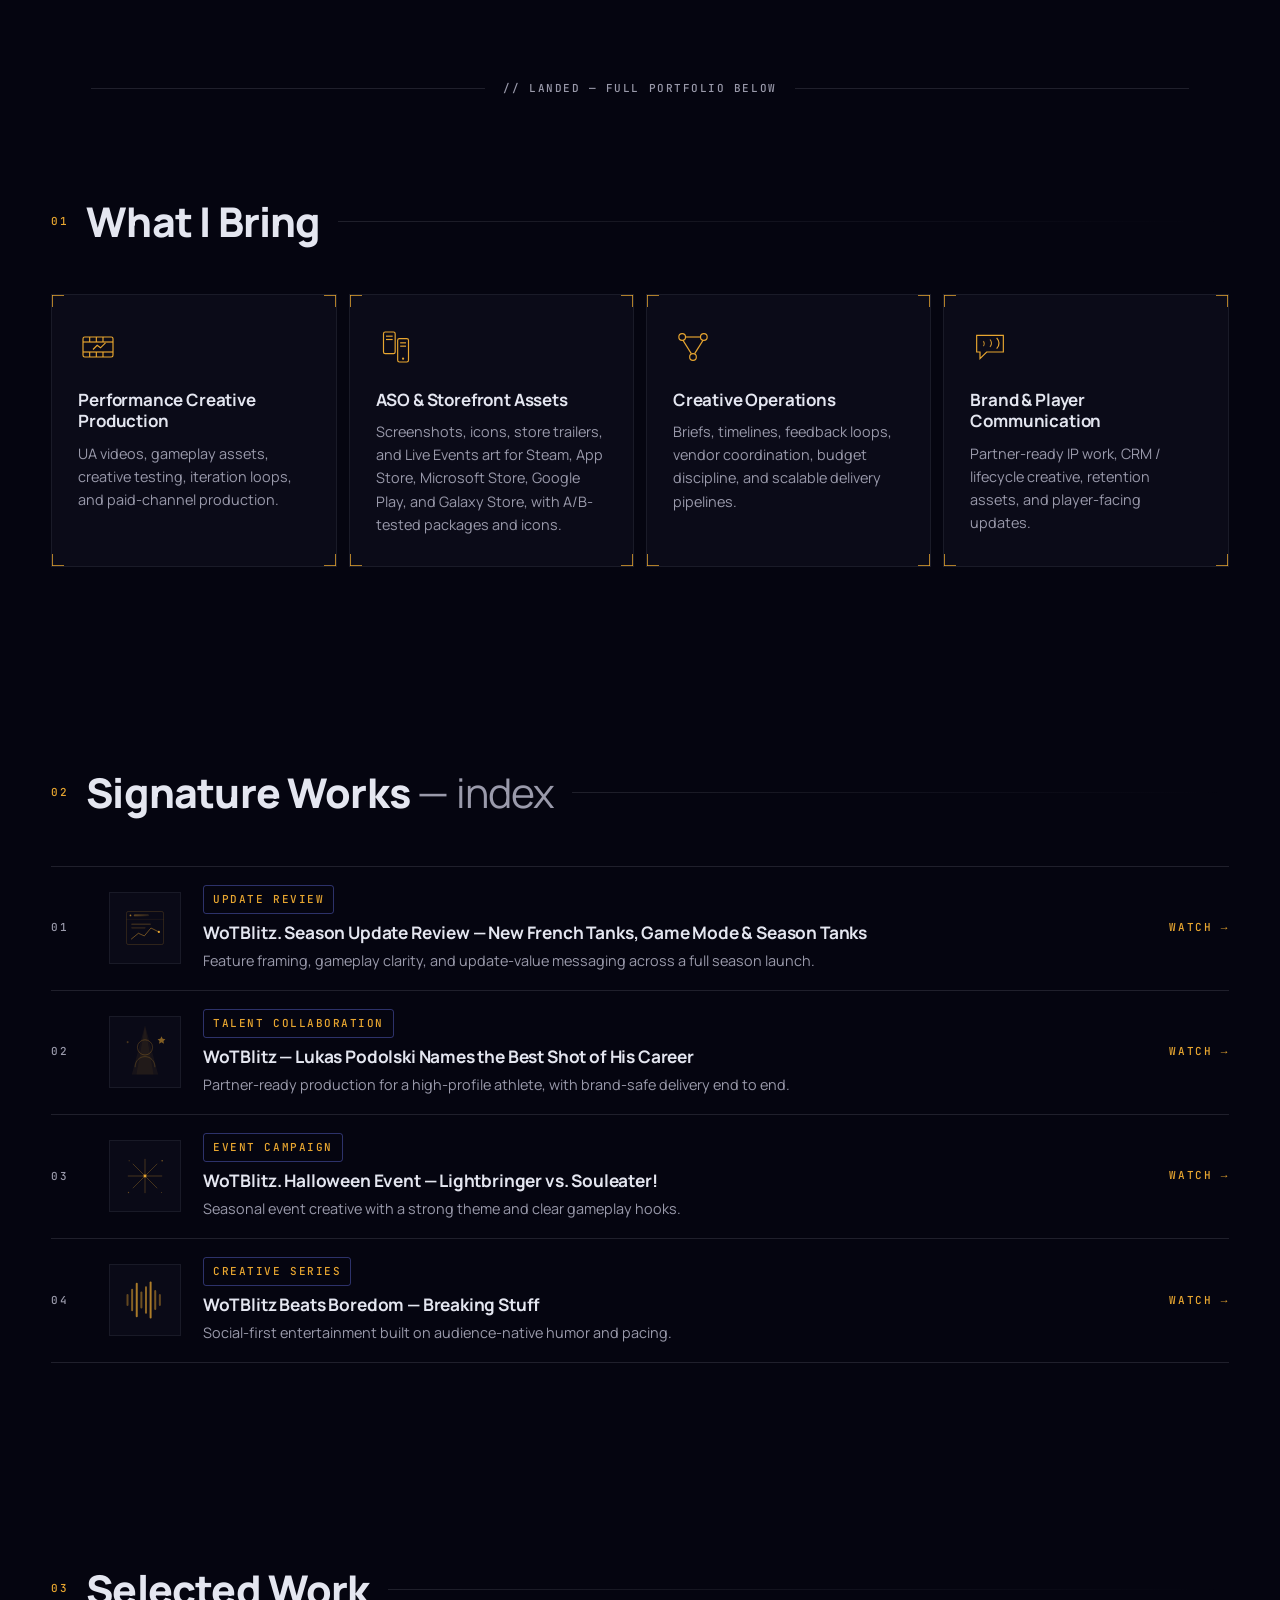
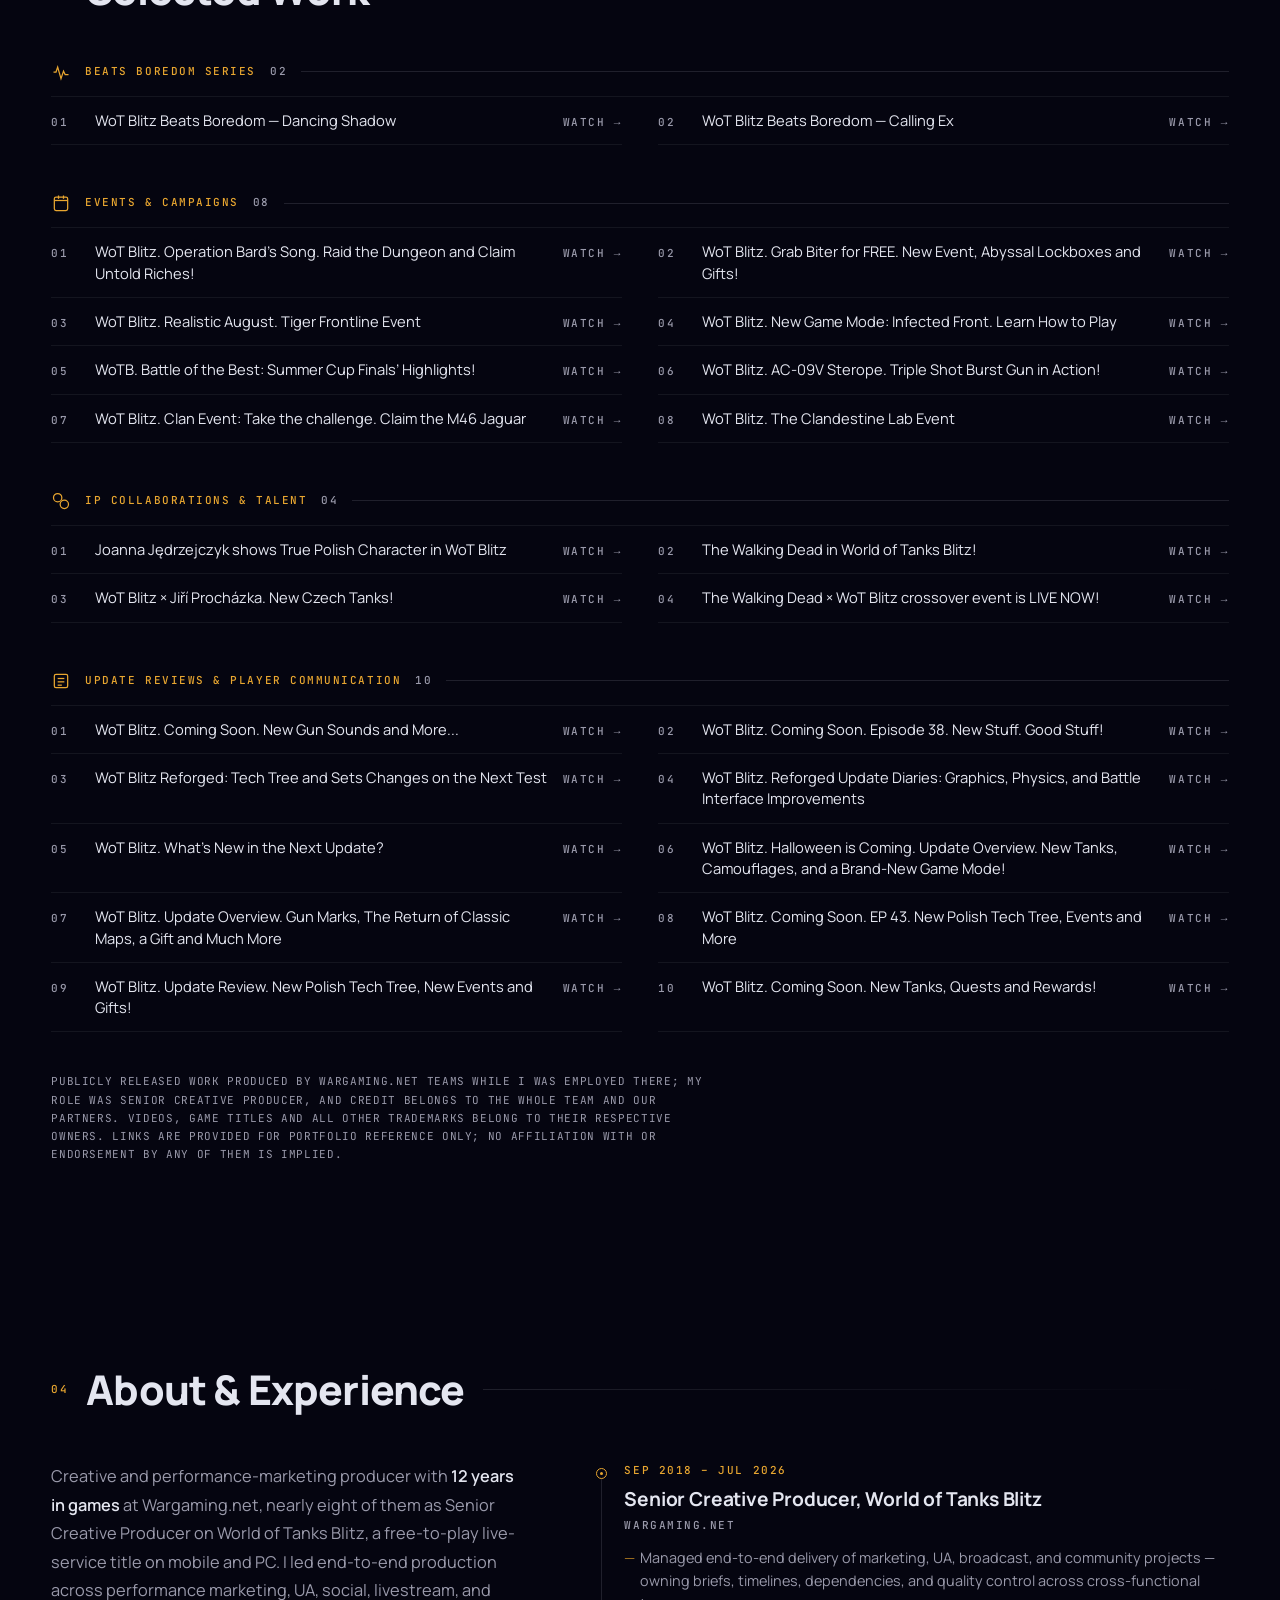
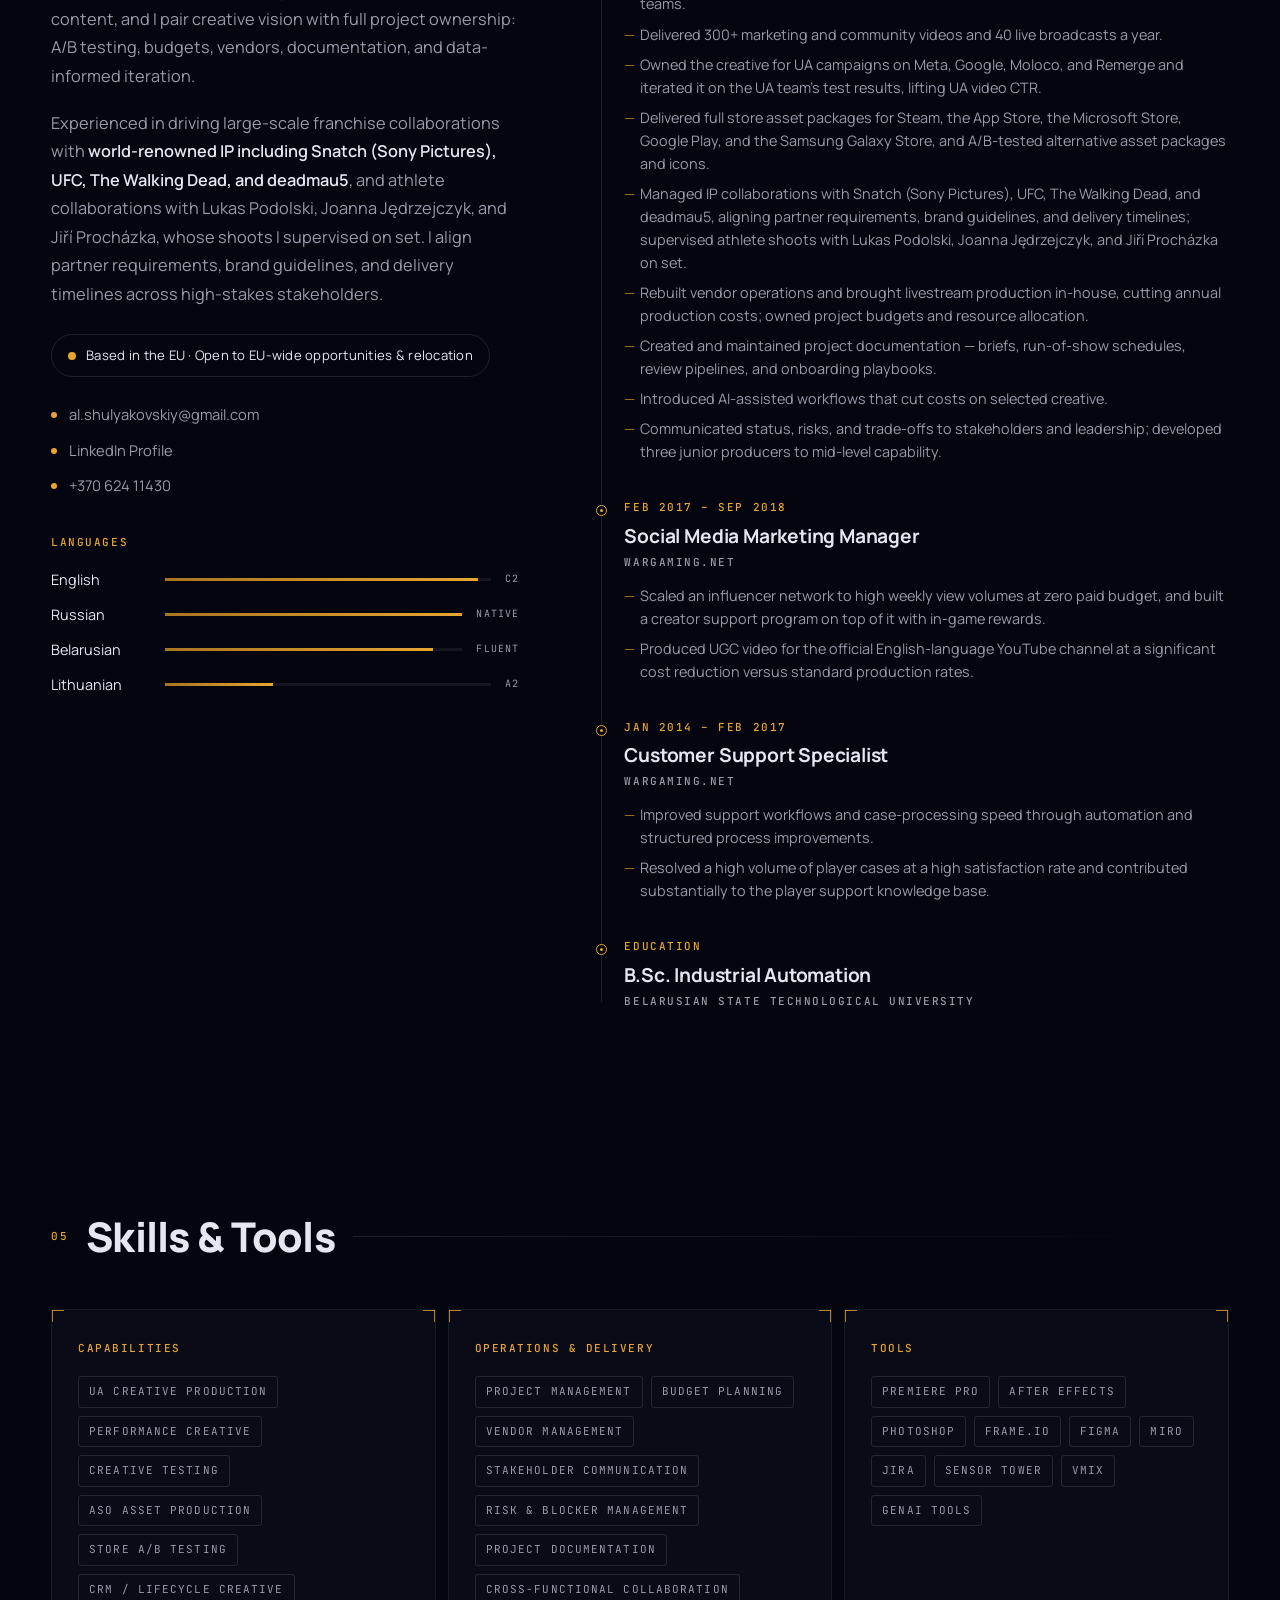
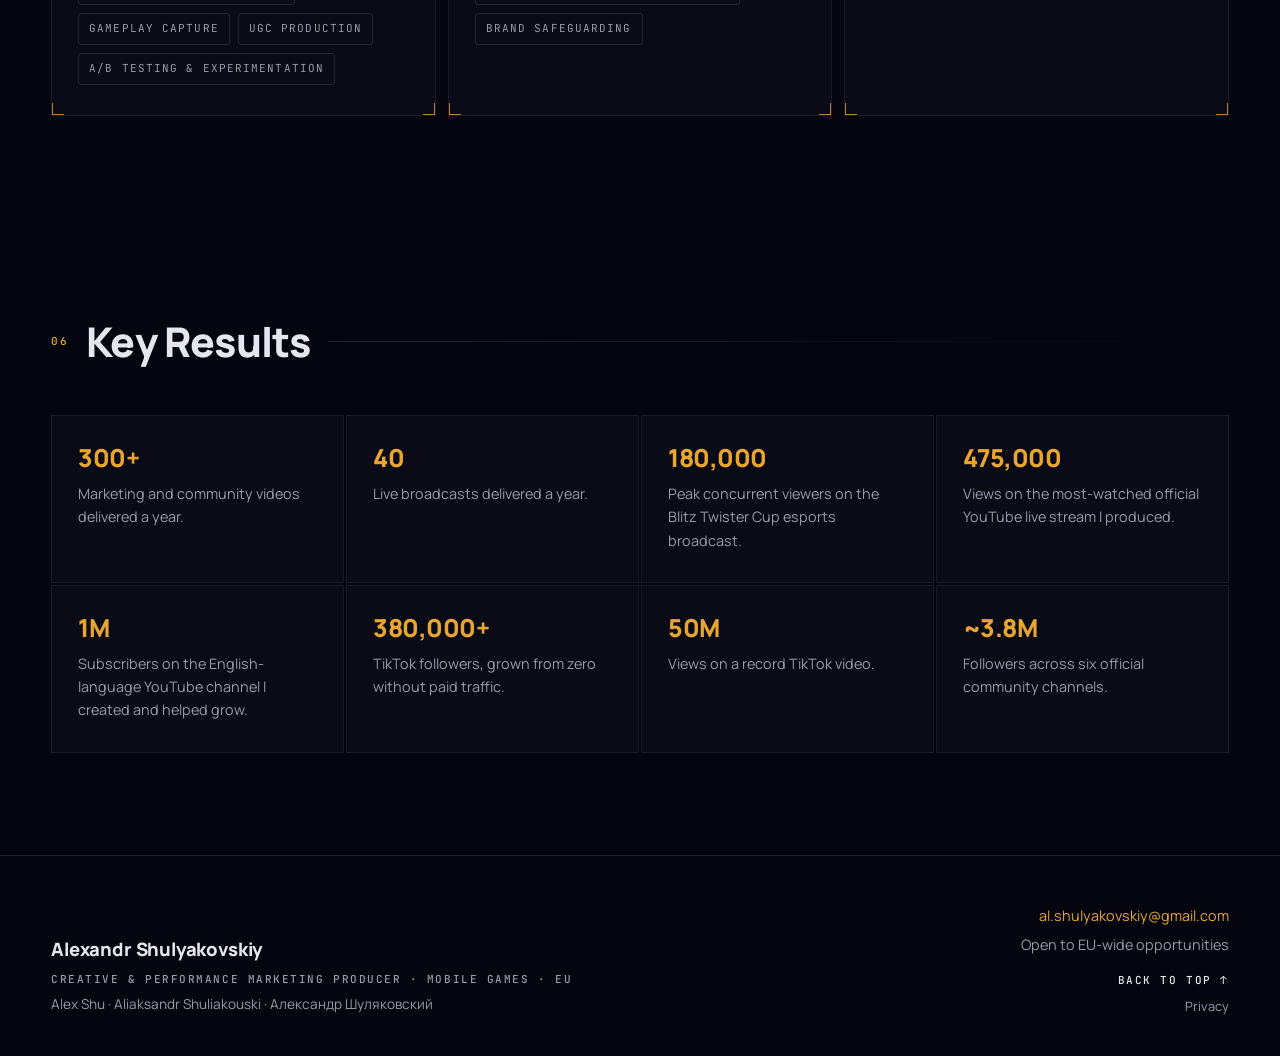
==== commit 4ef5dcf3: "About: show the degree without years Co-Authored-By: Claude Opus 5.5 (1M context) <noreply@anthropic" ====
--- a/index.html
+++ b/index.html
@@ -1463,7 +1463,7 @@
           </ul>
         </div>
         <div class="exp-item reveal" style="--d:3">
-          <div class="exp-period mono">2009 – 2014</div>
+          <div class="exp-period mono">Education</div>
           <h3 class="exp-role">B.Sc. Industrial Automation</h3>
           <div class="exp-co mono">Belarusian State Technological University</div>
         </div>
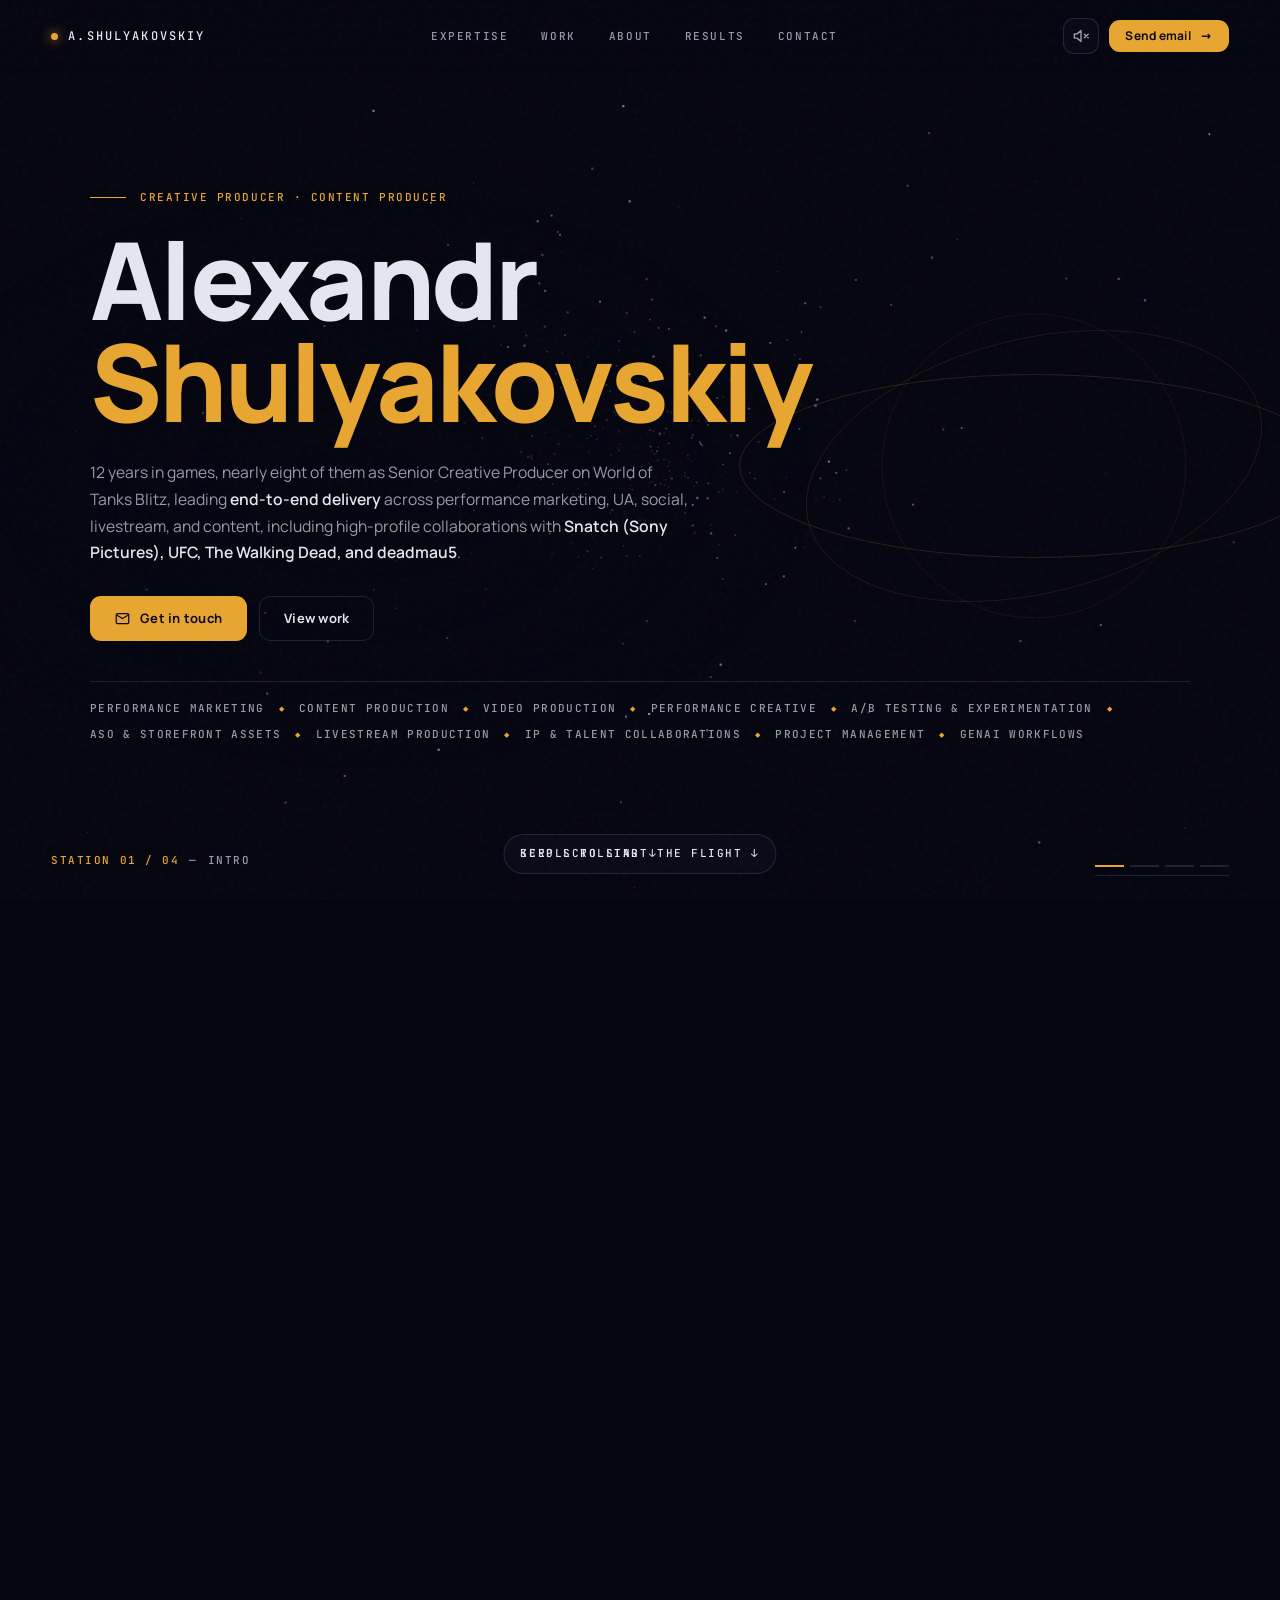
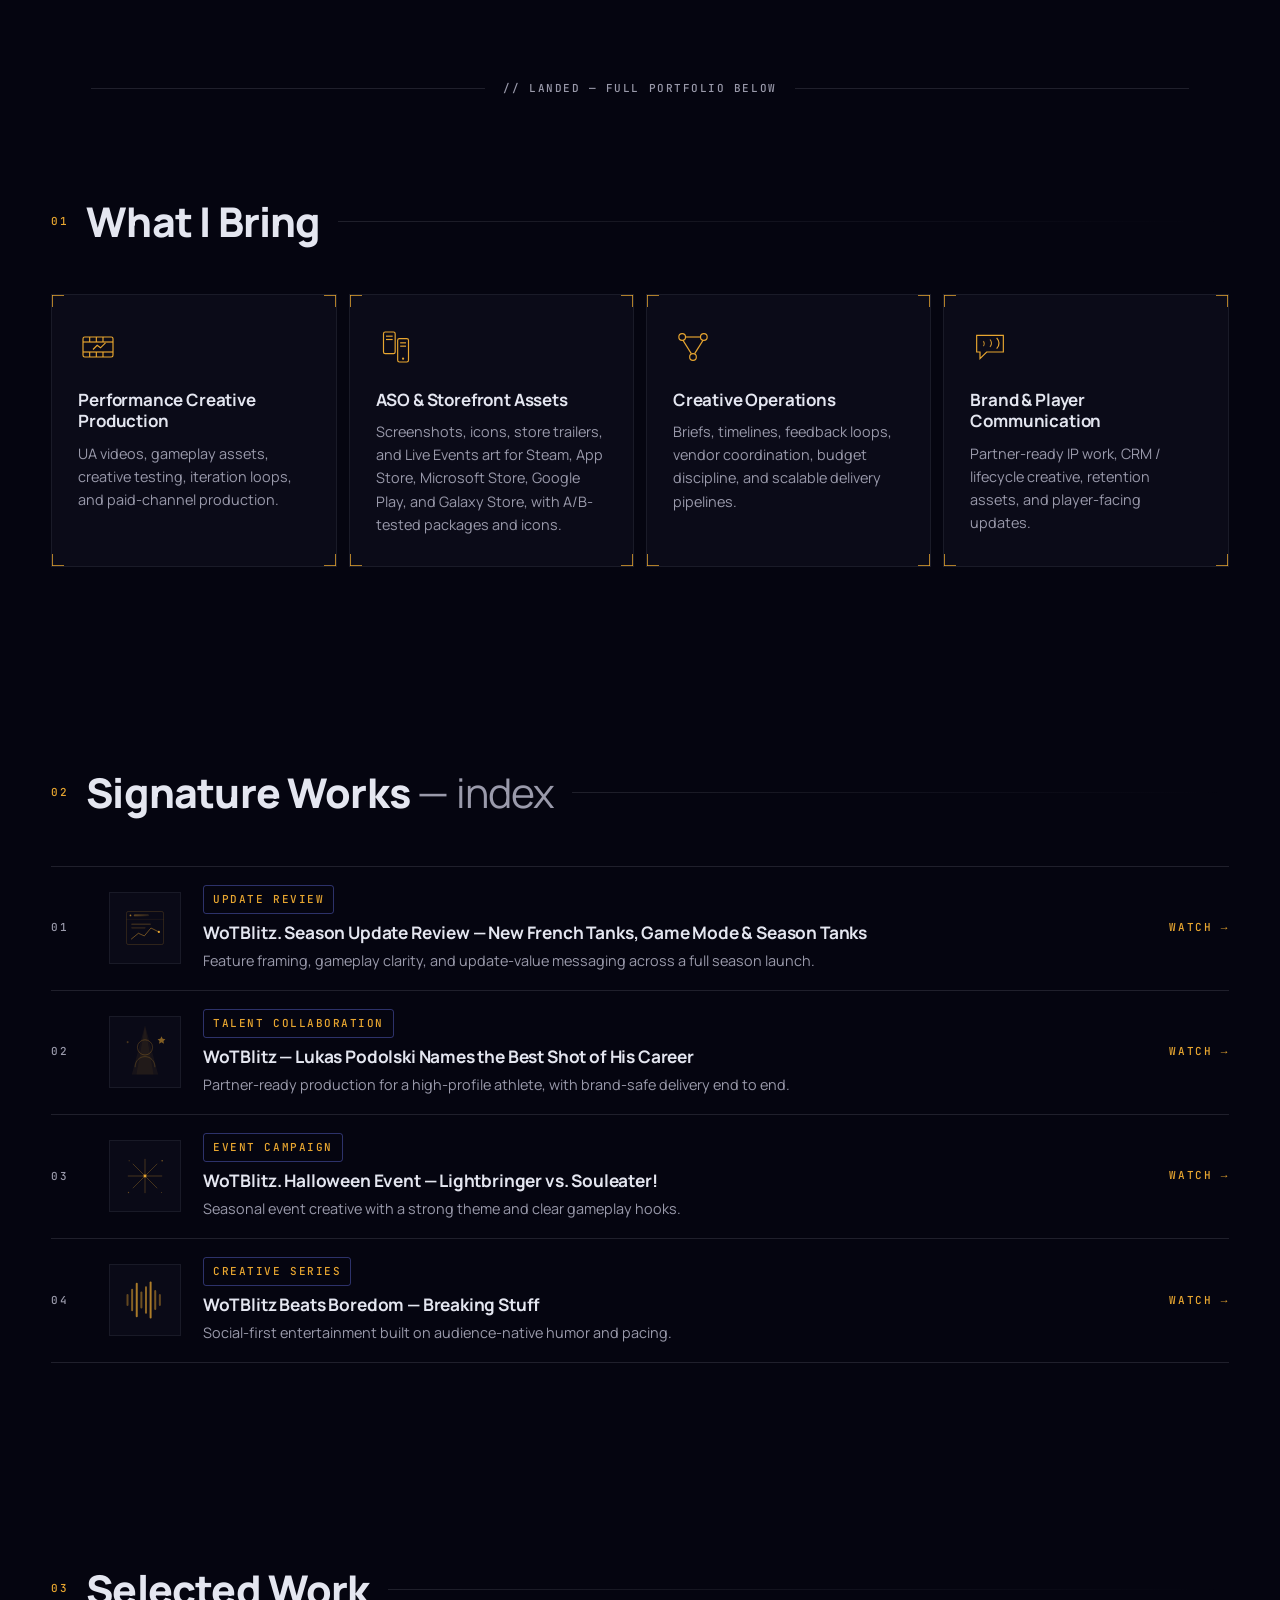
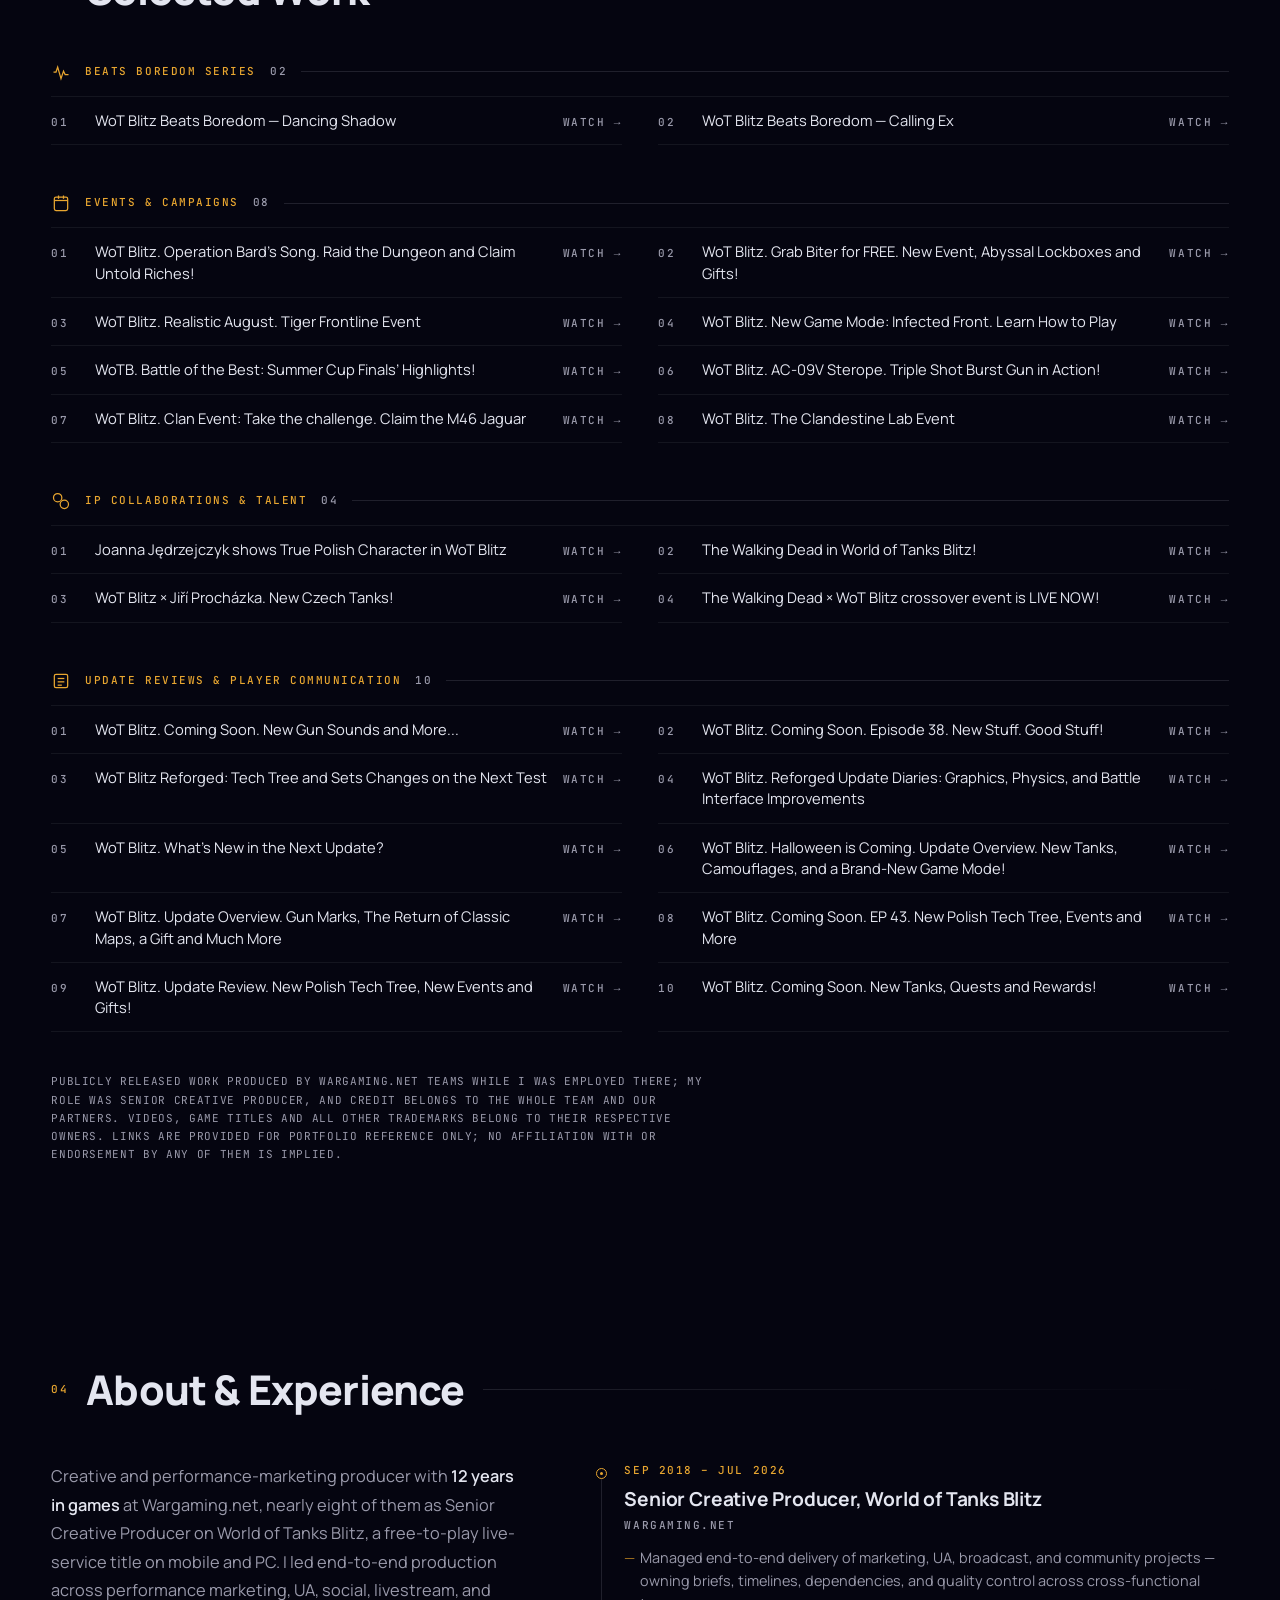
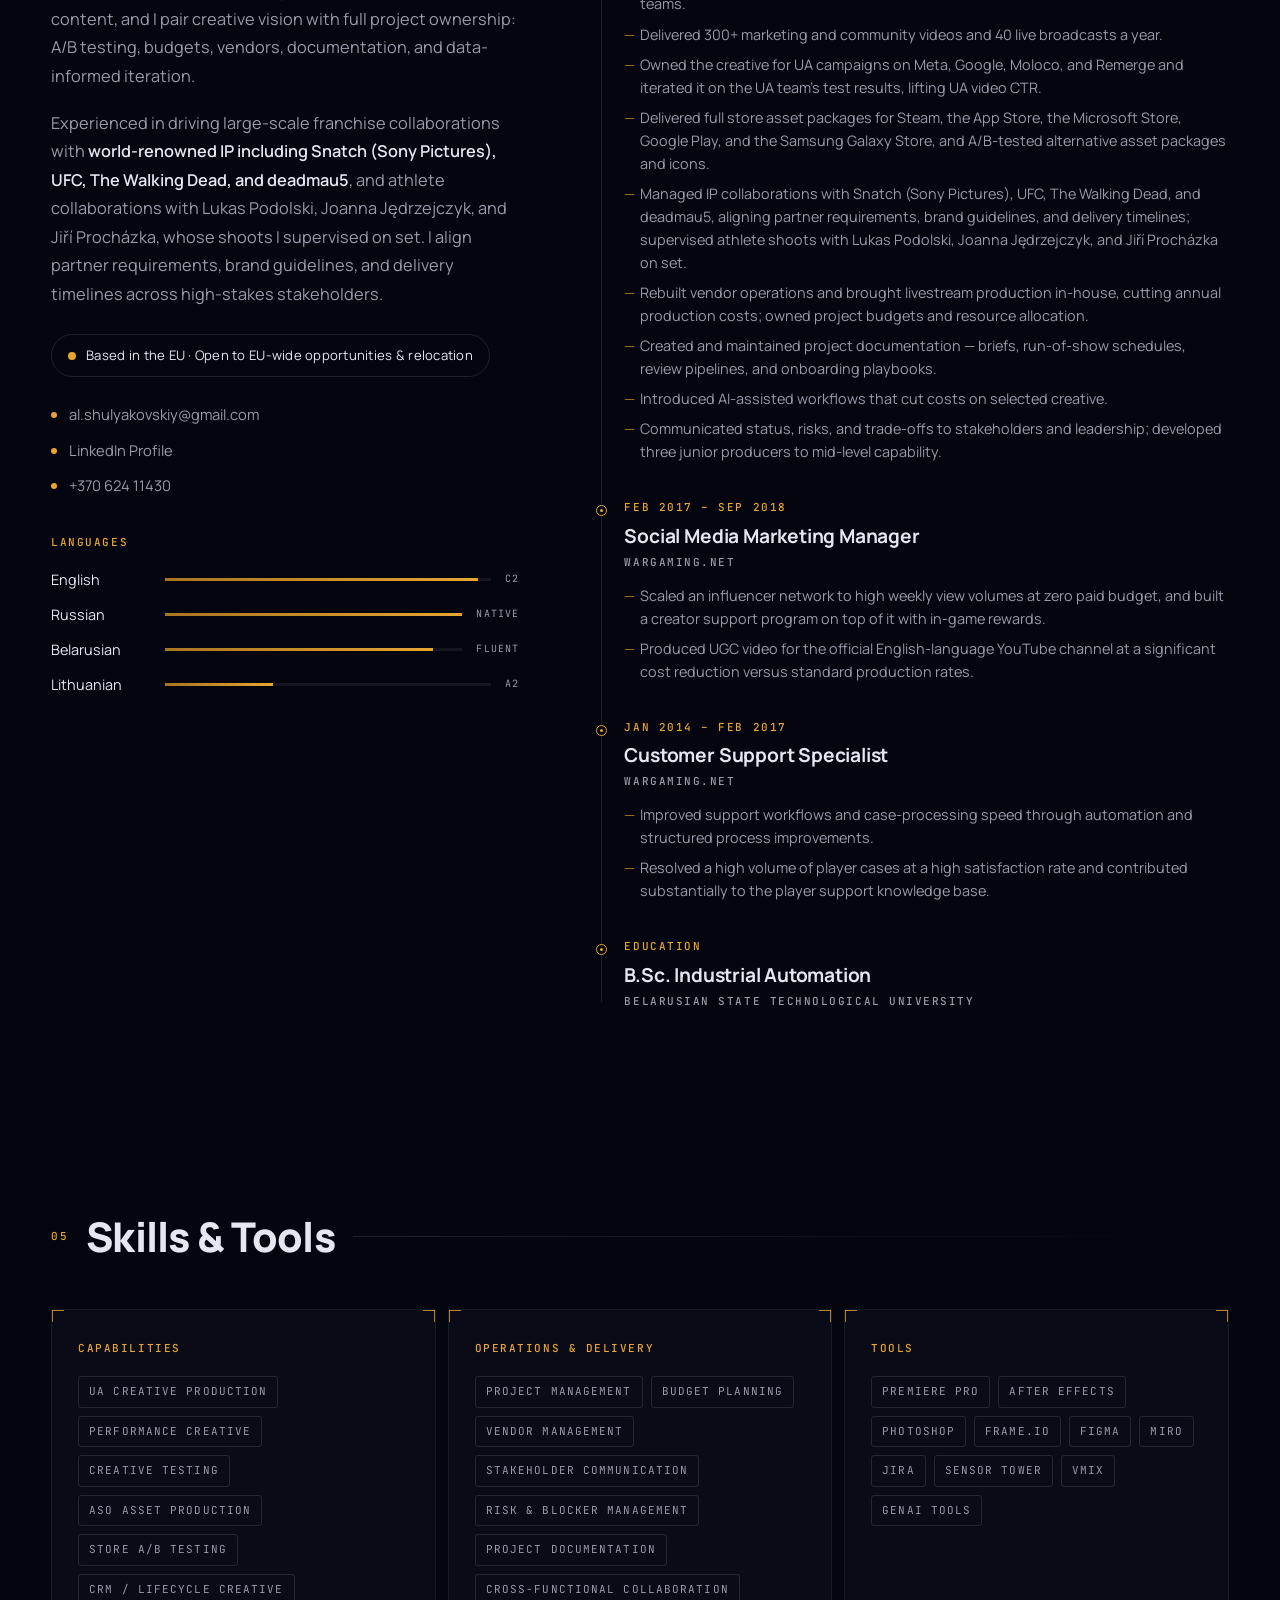
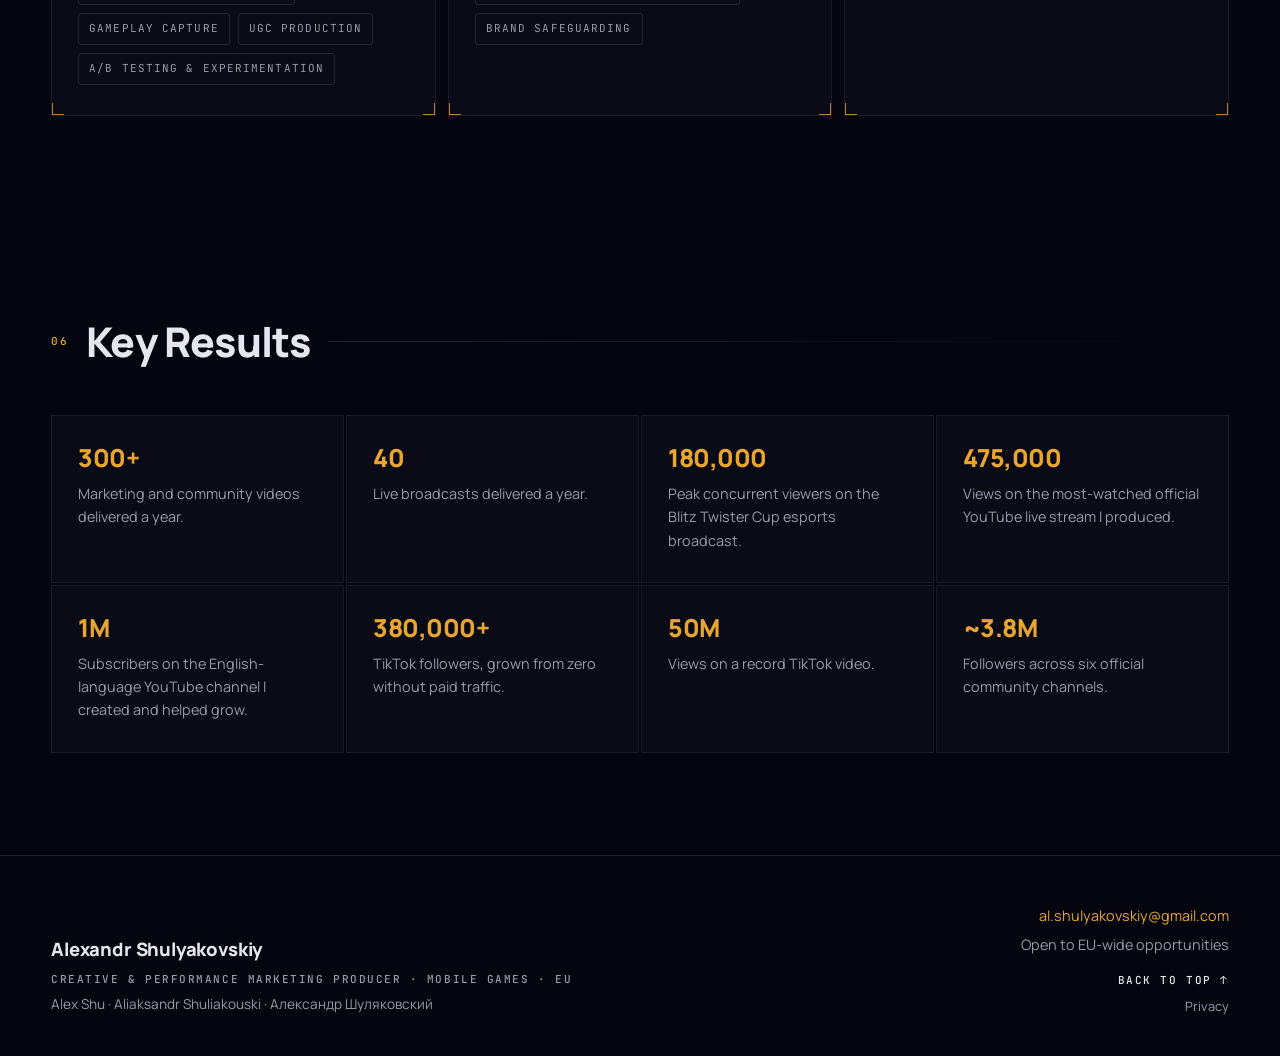
==== commit bf38eba4: "Flight: "Full resume" link under the Signature Works cards An auxiliary plane on station 1 (data-aux" ====
--- a/index.html
+++ b/index.html
@@ -544,6 +544,12 @@
     @media (min-width: 700px) and (max-height: 820px) and (max-width: 1179px) {
       html.fly .station--work .card-desc { display: none; }    /* 2×2 on a short laptop: drop the blurb so the grid fits */
     }
+    /* station 1 foot: "Full resume" under the four work cards, placed by JS (desktop flight only) */
+    .station--foot { --w: 520px; }
+    html.fly .station--foot .st-inner { text-align: center; }
+    html.fly .station--foot .continue { margin-top: 0; }
+    html.fly .station--foot.is-off { visibility: hidden; }   /* no room above the HUD: the page scroll still leads on */
+    @media (max-width: 699px) { .station--foot { display: none; } }
 
     /* ---- station 2 (desktop) / 5 (mobile): WHAT I DID & WHAT I CAN DO ---- */
     .st-kicker { color: var(--gold); margin-bottom: 12px; }
@@ -1076,6 +1082,15 @@
           </div>
         </div>
       </article>
+
+      <!-- STATION 1 FOOT: the way down from the four work cards (desktop flight; on phones "What I do" carries it).
+           An auxiliary plane (data-aux): it shares station 1, JS places it under the lowest card and leaves it out
+           of the camera's framing, so the cards keep their position. -->
+      <div class="station station--foot" data-id="1" data-im="4" data-aux data-name="Signature Works">
+        <div class="st-inner">
+          <a class="continue mono" href="#expertise" data-jump="now"><span>Full resume <b aria-hidden="true">↓</b></span><small>What I bring · all work · experience</small></a>
+        </div>
+      </div>
 
       <!-- STATION 5 — KEY RESULTS CONSTELLATION -->
       <article class="station station--skills" style="--w:1040px" data-id="2" data-im="5" data-name="What I do" data-peek="0.35">
@@ -1705,12 +1720,27 @@
     planes.forEach(function (s, j) {
       var i = IDX[j];
       SX[j] = cssLen(s, '--sx'); SY[j] = cssLen(s, '--sy'); CY[j] = cssLen(s, '--cam-y');
-      GX[i] = (GX[i] || 0) + SX[j]; GY[i] = (GY[i] || 0) + SY[j]; cnt[i] = (cnt[i] || 0) + 1;
+      if (!s.hasAttribute('data-aux')) { GX[i] = (GX[i] || 0) + SX[j]; GY[i] = (GY[i] || 0) + SY[j]; cnt[i] = (cnt[i] || 0) + 1; }
       if (!NAMES[i]) NAMES[i] = (!mob && s.getAttribute('data-name-d')) || s.getAttribute('data-name') || '';
       if (!EXIT[i]) { var v = (s.getAttribute('data-exit') || '0.05,0.25').split(','); EXIT[i] = [parseFloat(v[0]) || 0.05, parseFloat(v[1]) || 0.25]; }
       if (PEEK[i] === undefined) { var pk = parseFloat(s.getAttribute('data-peek')); PEEK[i] = isNaN(pk) ? 1 : pk; }
     });
     for (var i = 0; i < N; i++) { GX[i] = (GX[i] || 0) / (cnt[i] || 1); GY[i] = (GY[i] || 0) / (cnt[i] || 1); }   /* camera target = group centre */
+    /* auxiliary planes (the "Full resume" foot) sit under the lowest plane of their station; when that would run
+       into the HUD they stay hidden (.is-off) and the page scroll still leads on */
+    var half = stage.clientHeight / 2, hudRow = $('.hud-station', flight);
+    var limit = hudRow ? hudRow.getBoundingClientRect().top - stage.getBoundingClientRect().top - half - 12 : half - 88;   /* keep clear of the HUD row */
+    planes.forEach(function (s, j) {
+      if (!s.hasAttribute('data-aux')) return;
+      var i = IDX[j], low = -Infinity, inner = s.querySelector('.st-inner'), h = inner ? inner.offsetHeight : 0;
+      planes.forEach(function (o, k) {
+        var oi = o.querySelector('.st-inner');
+        if (k !== j && IDX[k] === i && !o.hasAttribute('data-aux') && oi) low = Math.max(low, SY[k] + oi.offsetHeight / 2);
+      });
+      if (low === -Infinity) return;
+      SY[j] = low + 26 + h / 2;
+      s.classList.toggle('is-off', !h || SY[j] + CY[j] - GY[i] + h / 2 > limit);
+    });
     if (ticksWrap) { ticksWrap.innerHTML = ''; for (var k = 0; k < N; k++) ticksWrap.appendChild(doc.createElement('i')); ticks = $$('i', ticksWrap); }
     cur = -1;
   }
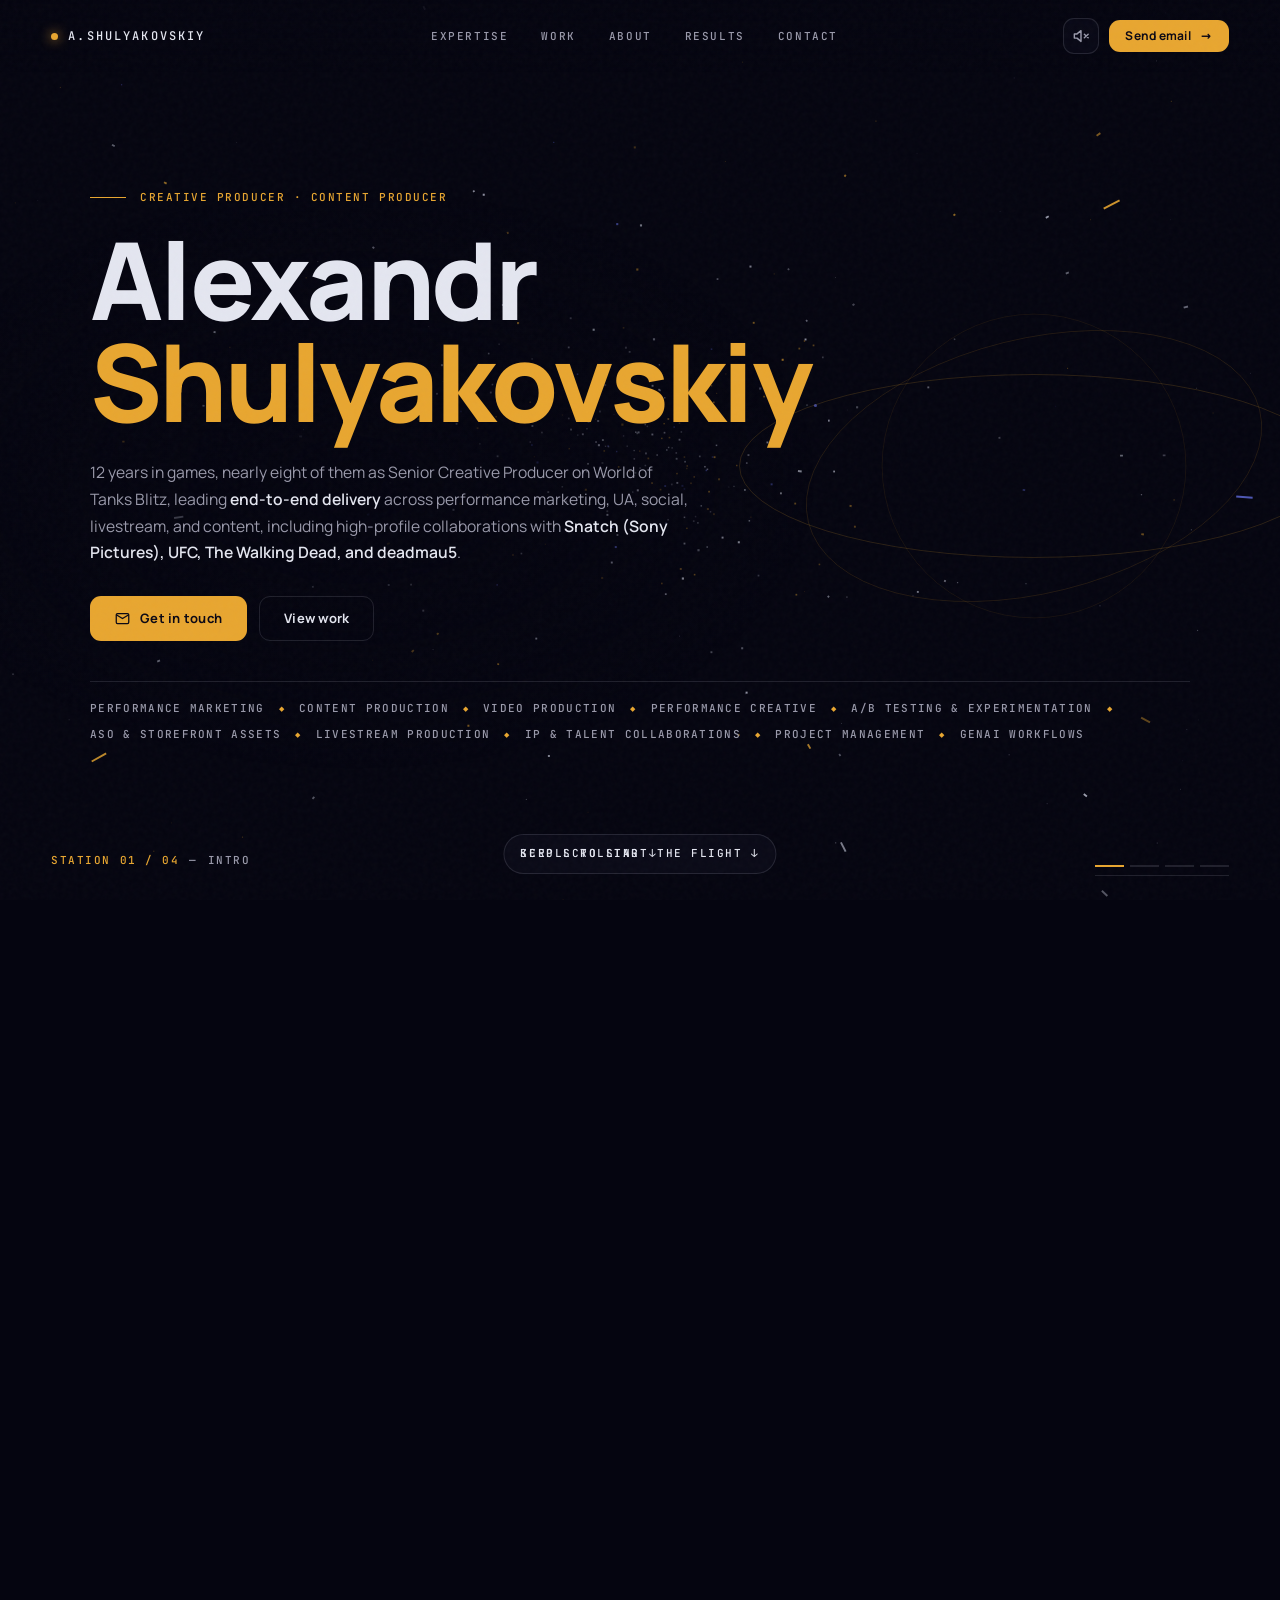
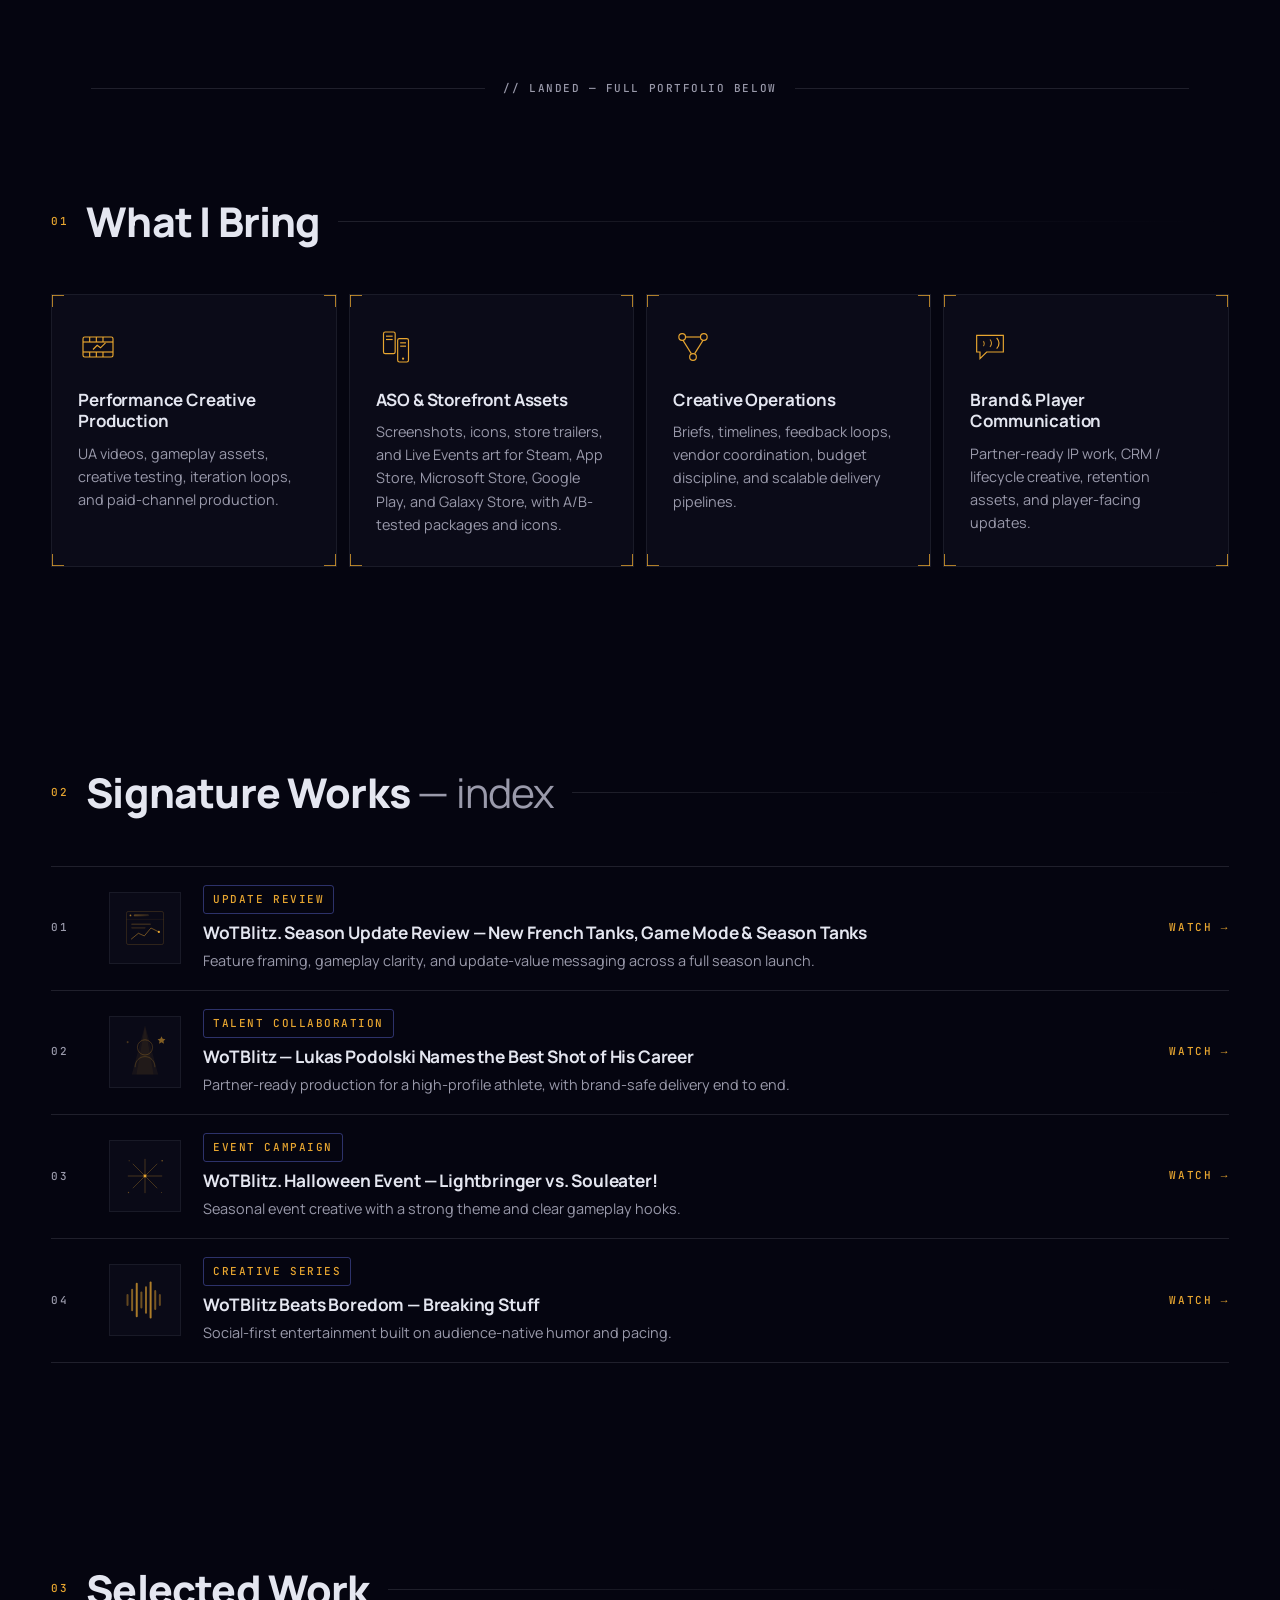
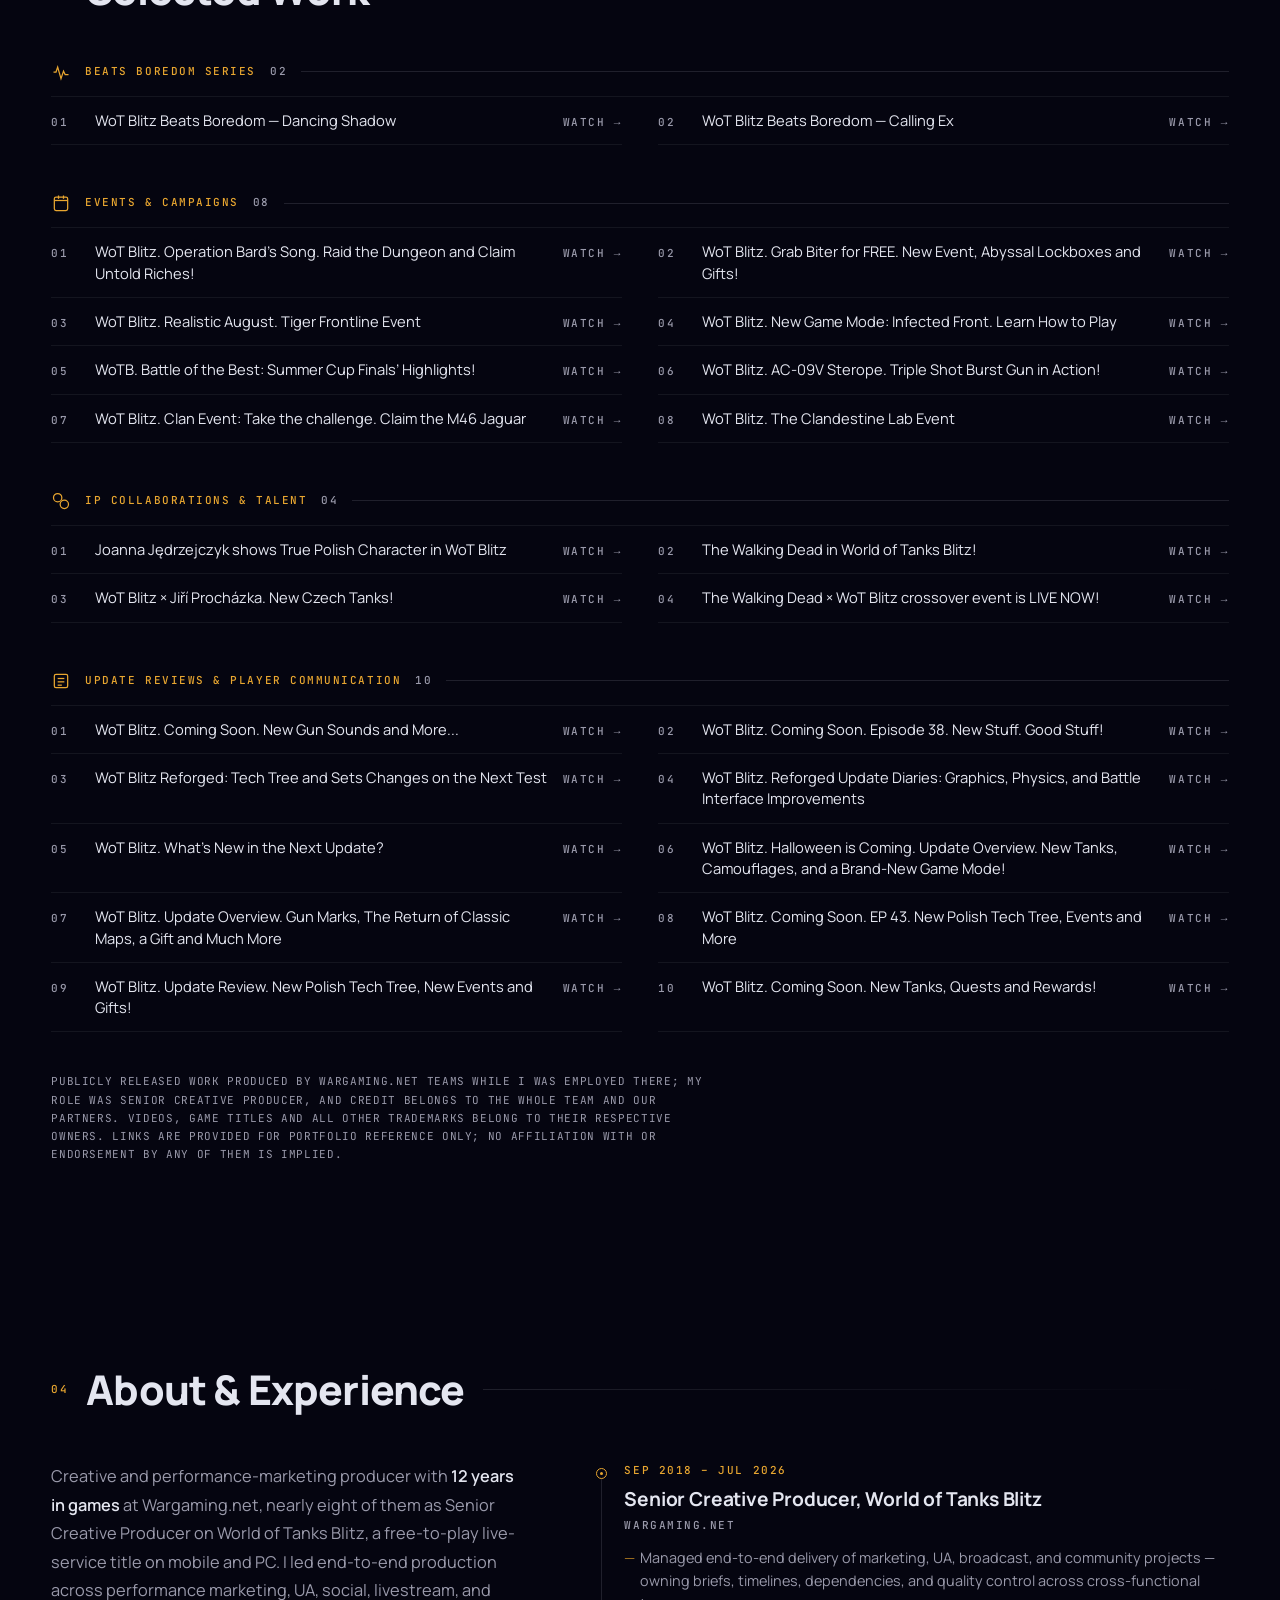
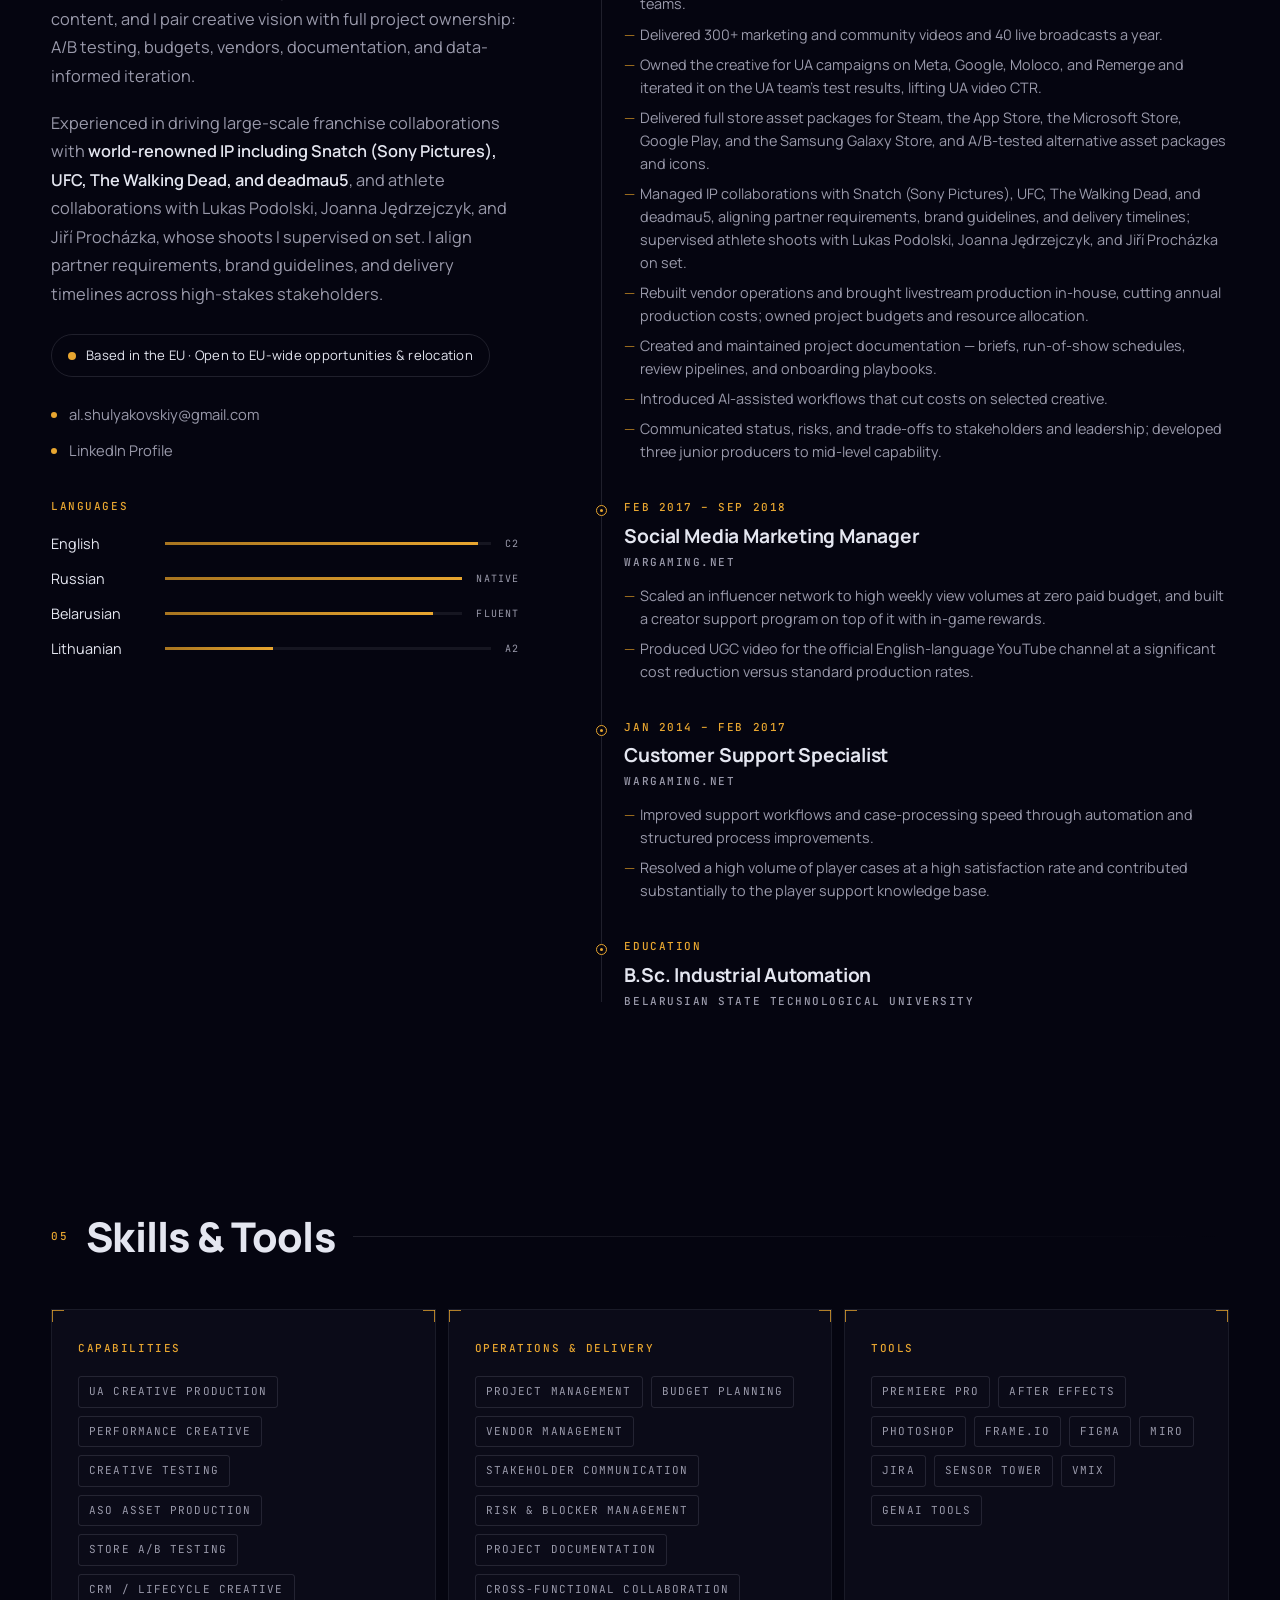
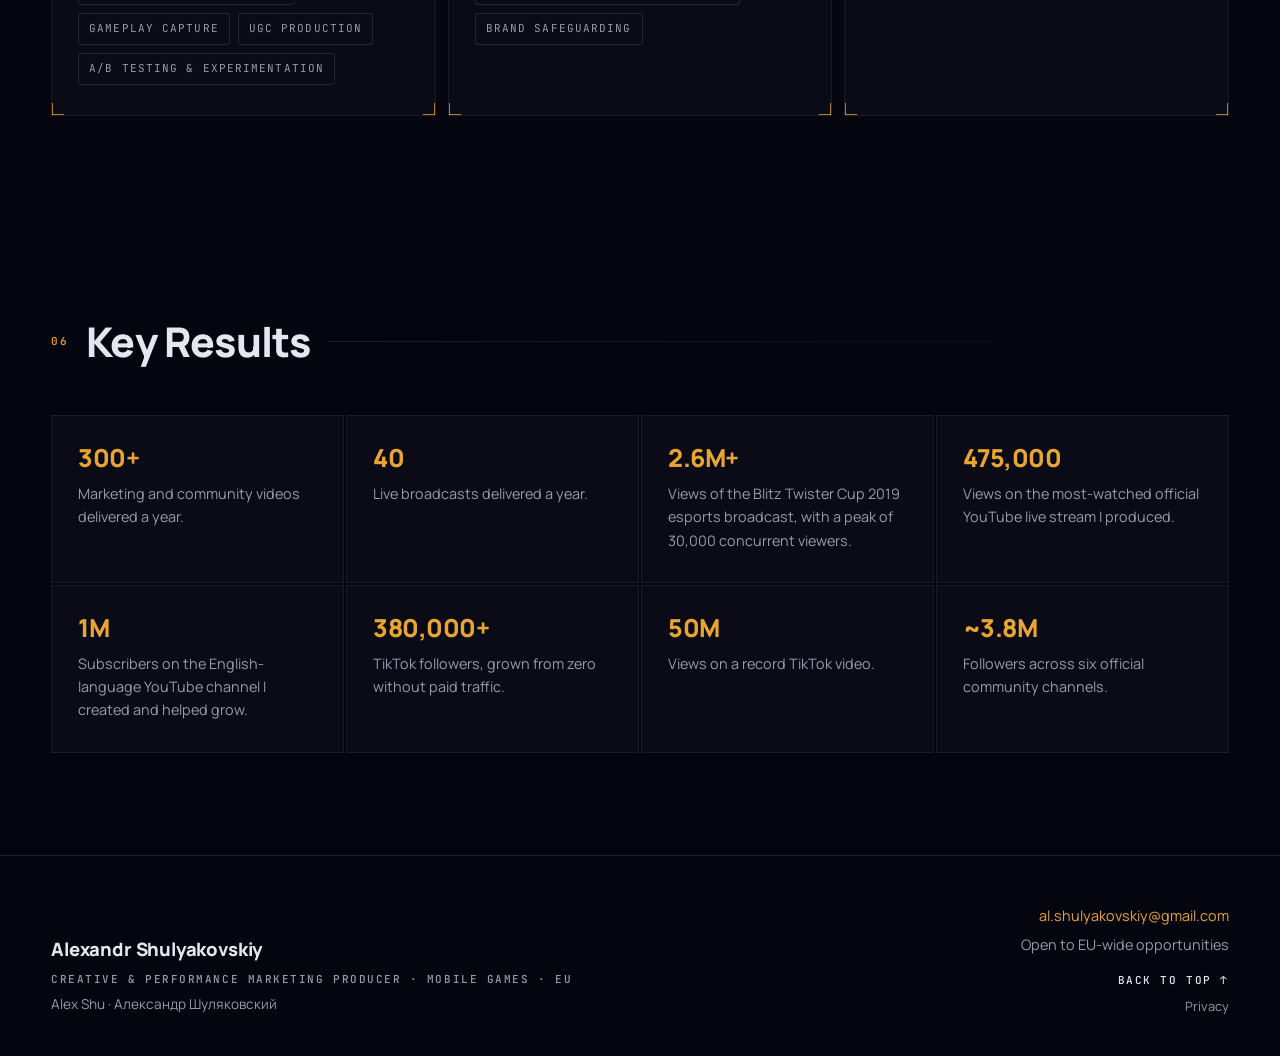
==== commit e1f5a41c: "alexshu.com: portfolio site" ====
--- a/index.html
+++ b/index.html
@@ -1,12 +1,10 @@
 <!DOCTYPE html>
 <!-- ============================================================
      ALEXANDR SHULYAKOVSKIY — PORTFOLIO ("Orbit" edition)
-     Scroll flies a camera through "stations" in CSS 3D space (4 on desktop, 7 on phones)
+     Scroll flies a camera through "stations" in CSS 3D space (desktop and tablets, 700px and wider)
      (hero → signature works → what I did & can do → contact),
      then the page LANDS and continues as a normal, skimmable document.
-     EU-wide hiring edition: no portrait photo. Canonical → https://alexshu.com/
-     No third-party imagery. Employer named (Wargaming.net). No internal figures:
-     public platform counts and cleared annual volumes only.
+     Phones (< 700px) skip the flight: hero, then the same document — see `mql` in the script.
      ============================================================ -->
 <html lang="en">
 <head>
@@ -14,7 +12,7 @@
   <meta name="viewport" content="width=device-width, initial-scale=1.0" />
   <title>Alexandr Shulyakovskiy — Creative &amp; Performance Marketing Producer</title>
   <meta name="description" content="Alexandr Shulyakovskiy (Alex Shu) — Creative Producer and Performance Marketing Video Producer with 12 years in games, nearly eight of them as Senior Creative Producer on World of Tanks Blitz at Wargaming.net. Content production, performance marketing videos, A/B testing, ASO, livestream, and IP collaborations with Snatch (Sony Pictures), UFC, The Walking Dead, and deadmau5. Based in the EU." />
-  <meta name="keywords" content="Creative Producer, Content Producer, Marketing Producer, Performance Marketing Producer, Video Producer, Performance Marketing Videos, Marketing Videos, Content Production, ASO, A/B Testing, Mobile Games Marketing, Alex Shu, Alexandr Shulyakovskiy, Aliaksandr Shuliakouski, Al Shu, Александр Шуляковский" />
+  <meta name="keywords" content="Creative Producer, Content Producer, Marketing Producer, Performance Marketing Producer, Video Producer, Performance Marketing Videos, Marketing Videos, Content Production, ASO, A/B Testing, Mobile Games Marketing, Alex Shu, Alexandr Shulyakovskiy, Al Shu, Александр Шуляковский" />
   <meta name="author" content="Alexandr Shulyakovskiy" />
   <meta name="robots" content="index, follow, max-image-preview:large" />
   <link rel="canonical" href="https://alexshu.com/" />
@@ -849,12 +847,11 @@
     "@context": "https://schema.org",
     "@type": "Person",
     "name": "Alexandr Shulyakovskiy",
-    "alternateName": ["Alex Shu", "Al Shu", "Alex Shulyakovskiy", "Aliaksandr Shuliakouski", "Александр Шуляковский"],
+    "alternateName": ["Alex Shu", "Al Shu", "Alex Shulyakovskiy", "Александр Шуляковский"],
     "jobTitle": "Creative Producer & Performance Marketing Video Producer",
     "description": "Creative Producer and Performance Marketing Video Producer with 12 years in games, nearly eight of them as Senior Creative Producer on World of Tanks Blitz: content production, performance marketing videos, A/B testing, ASO, livestream, and high-profile IP collaborations.",
     "url": "https://alexshu.com/",
     "email": "mailto:al.shulyakovskiy@gmail.com",
-    "telephone": "+37062411430",
     "image": "https://alexshu.com/assets/og-card.png",
     "sameAs": ["https://www.linkedin.com/in/al-shu/"],
     "knowsAbout": ["Creative Production", "Content Production", "Content Producer", "Performance Marketing", "Performance Marketing Videos", "Video Production", "Marketing Videos", "A/B Testing", "ASO", "User Acquisition", "Livestream Production", "IP Collaborations", "Project Management", "Mobile Games Marketing"],
@@ -1133,7 +1130,6 @@
           <a class="contact-mail" href="mailto:al.shulyakovskiy@gmail.com">al.shulyakovskiy@gmail.com</a>
           <div class="contact-row">
             <a href="https://www.linkedin.com/in/al-shu/" target="_blank" rel="noopener">LinkedIn Profile</a>
-            <a href="tel:+37062411430">+370 624 11430</a>
           </div>
           <div class="avail"><span class="pulse" aria-hidden="true"></span>Based in the EU · Open to EU-wide opportunities &amp; relocation</div>
           <div>
@@ -1431,7 +1427,6 @@
         <div class="contacts reveal" style="--d:2">
           <a href="mailto:al.shulyakovskiy@gmail.com">al.shulyakovskiy@gmail.com</a>
           <a href="https://www.linkedin.com/in/al-shu/" target="_blank" rel="noopener">LinkedIn Profile</a>
-          <a href="tel:+37062411430">+370 624 11430</a>
         </div>
         <div class="langs reveal" style="--d:2">
           <h3 class="mono">Languages</h3>
@@ -1529,7 +1524,7 @@
     <div class="res-grid">
       <div class="res-card reveal" style="--d:0"><div class="res-word">300+</div><p>Marketing and community videos delivered a year.</p></div>
       <div class="res-card reveal" style="--d:1"><div class="res-word">40</div><p>Live broadcasts delivered a year.</p></div>
-      <div class="res-card reveal" style="--d:2"><div class="res-word">180,000</div><p>Peak concurrent viewers on the Blitz Twister Cup esports broadcast.</p></div>
+      <div class="res-card reveal" style="--d:2"><div class="res-word">2.6M+</div><p>Views of the Blitz Twister Cup 2019 esports broadcast, with a peak of 30,000 concurrent viewers.</p></div>
       <div class="res-card reveal" style="--d:3"><div class="res-word">475,000</div><p>Views on the most-watched official YouTube live stream I produced.</p></div>
       <div class="res-card reveal" style="--d:0"><div class="res-word">1M</div><p>Subscribers on the English-language YouTube channel I created and helped grow.</p></div>
       <div class="res-card reveal" style="--d:1"><div class="res-word">380,000+</div><p>TikTok followers, grown from zero without paid traffic.</p></div>
@@ -1550,7 +1545,7 @@
     <div>
       <div class="foot-name">Alexandr Shulyakovskiy</div>
       <div class="foot-role mono">Creative &amp; Performance Marketing Producer · Mobile Games · EU</div>
-      <div class="foot-alt">Alex Shu · Aliaksandr Shuliakouski · Александр Шуляковский</div>
+      <div class="foot-alt">Alex Shu · Александр Шуляковский</div>
     </div>
     <div class="foot-right">
       <a class="mail" href="mailto:al.shulyakovskiy@gmail.com">al.shulyakovskiy@gmail.com</a>
@@ -1692,8 +1687,10 @@
      ====================================================== */
   var flight = $('#flight'), stage = $('.stage', flight), world = $('.world', flight);
   /* PLANES vs STATIONS. Every <article class="station"> is a plane in 3D space; its logical station
-     index comes from data-id (desktop: the four work cards share station 1 and sit side by side) or
-     data-im (phones: one card per station). N = number of logical stations in the current mode. */
+     index comes from data-id (the four work cards share station 1 and sit side by side) or, below
+     700px, data-im (one card per station). N = number of logical stations in the current mode.
+     The flight never runs below 700px (see `mql`), so the data-im layout is dormant: phones get the
+     stacked page. */
   var planes = $$('.station', flight), N = 0, IDX = [], SX = [], SY = [], CY = [], GX = [], GY = [], NAMES = [], EXIT = [], PEEK = [];
   var mobileQ = window.matchMedia('(max-width: 699px)');
   var STEP = parseFloat(getComputedStyle(doc.documentElement).getPropertyValue('--step')) || 1100;
@@ -1746,8 +1743,12 @@
   }
   function planesOf(k) { return planes.filter(function (s, j) { return IDX[j] === k; }); }
   function idxOf(plane) { var j = planes.indexOf(plane); return j < 0 ? -1 : IDX[j]; }
-  /* the flight needs height AND motion; short windows fall back to the stacked page */
-  var mql = window.matchMedia('(min-width: 360px) and (min-height: 600px) and (prefers-reduced-motion: no-preference)');
+  /* the flight needs width, height AND motion. Phones (< 700px) always get the stacked page: a phone's
+     viewport height changes every time the browser bars collapse or return, and with the mode
+     re-checked on every resize (`fits` below) the flight switched on and off mid-scroll on large
+     phones — and never started on most iPhones, where the hero is a few px taller than the screen
+     minus header and HUD. Short windows fall back to the stacked page too. */
+  var mql = window.matchMedia('(min-width: 700px) and (min-height: 600px) and (prefers-reduced-motion: no-preference)');
   var HEAD = 72;
 
   var flying = false, running = false, rafId = 0, inView = true, visible = !doc.hidden, first = true;
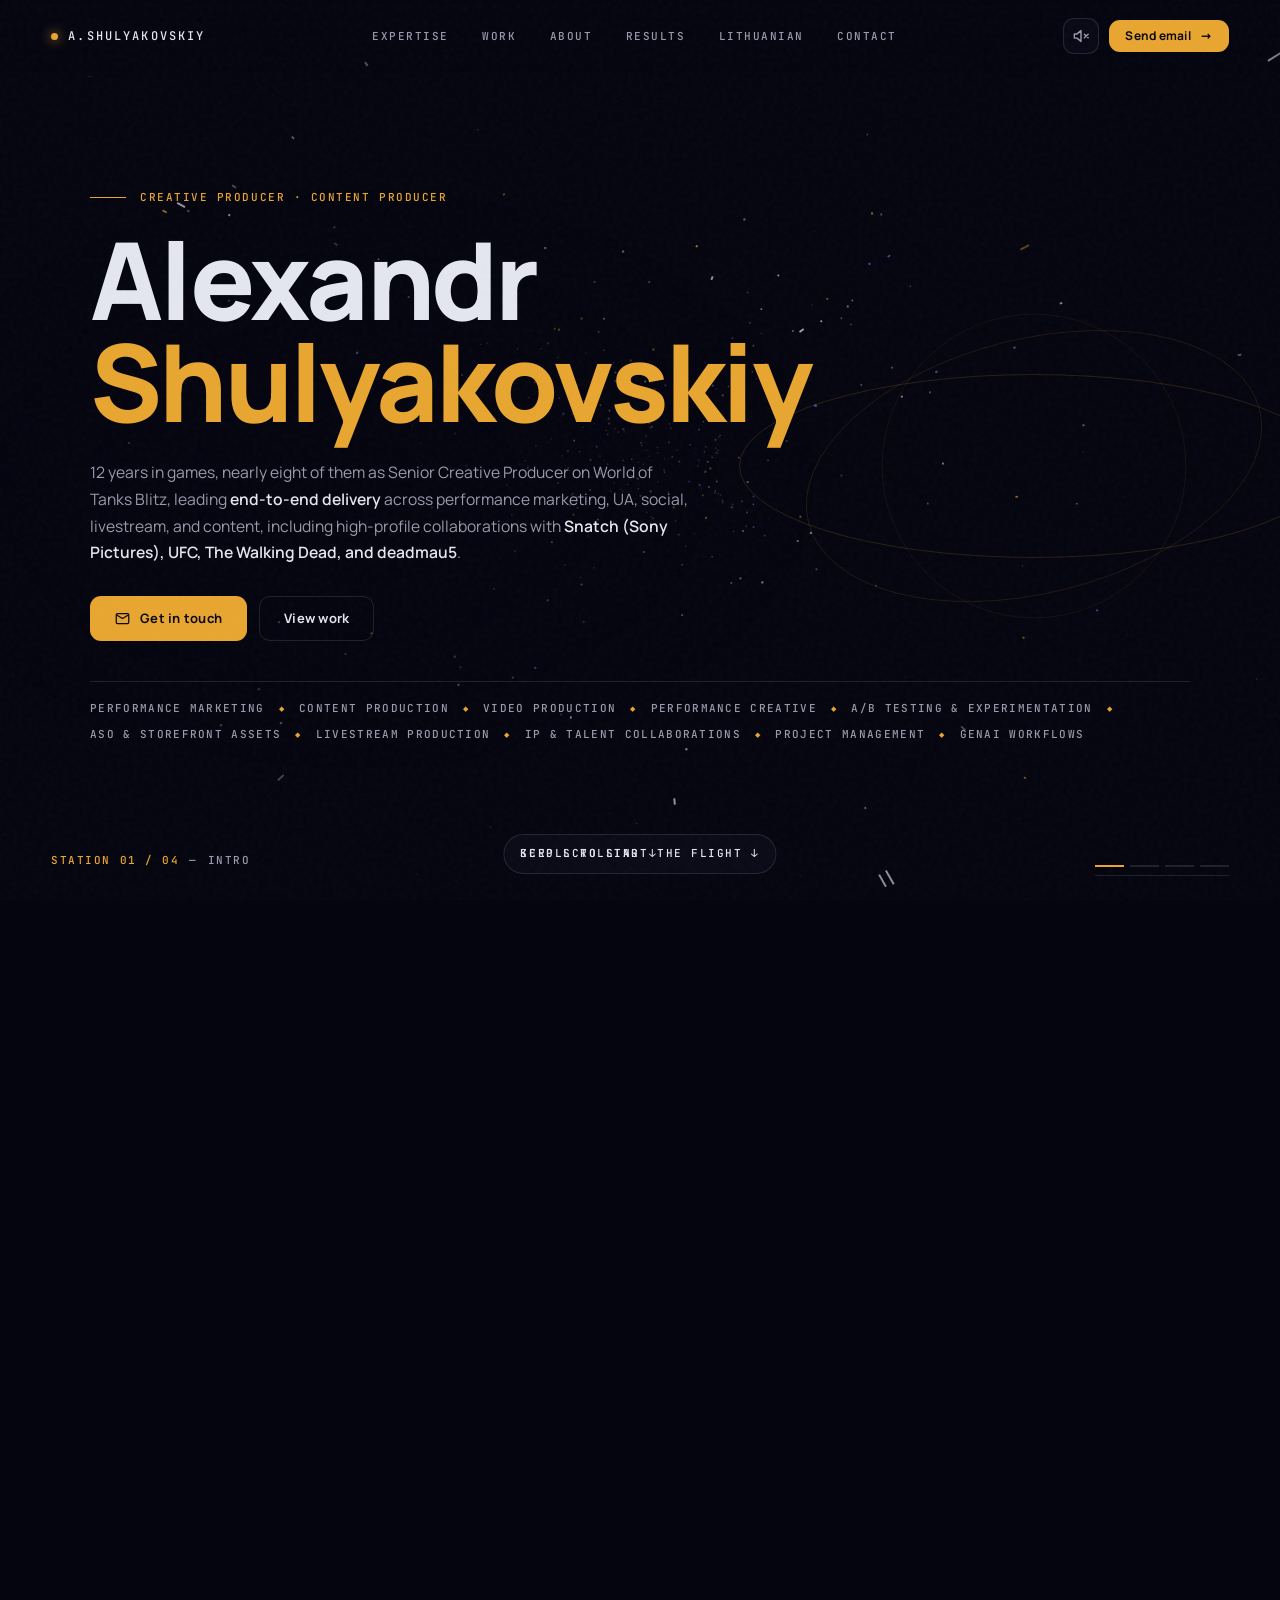
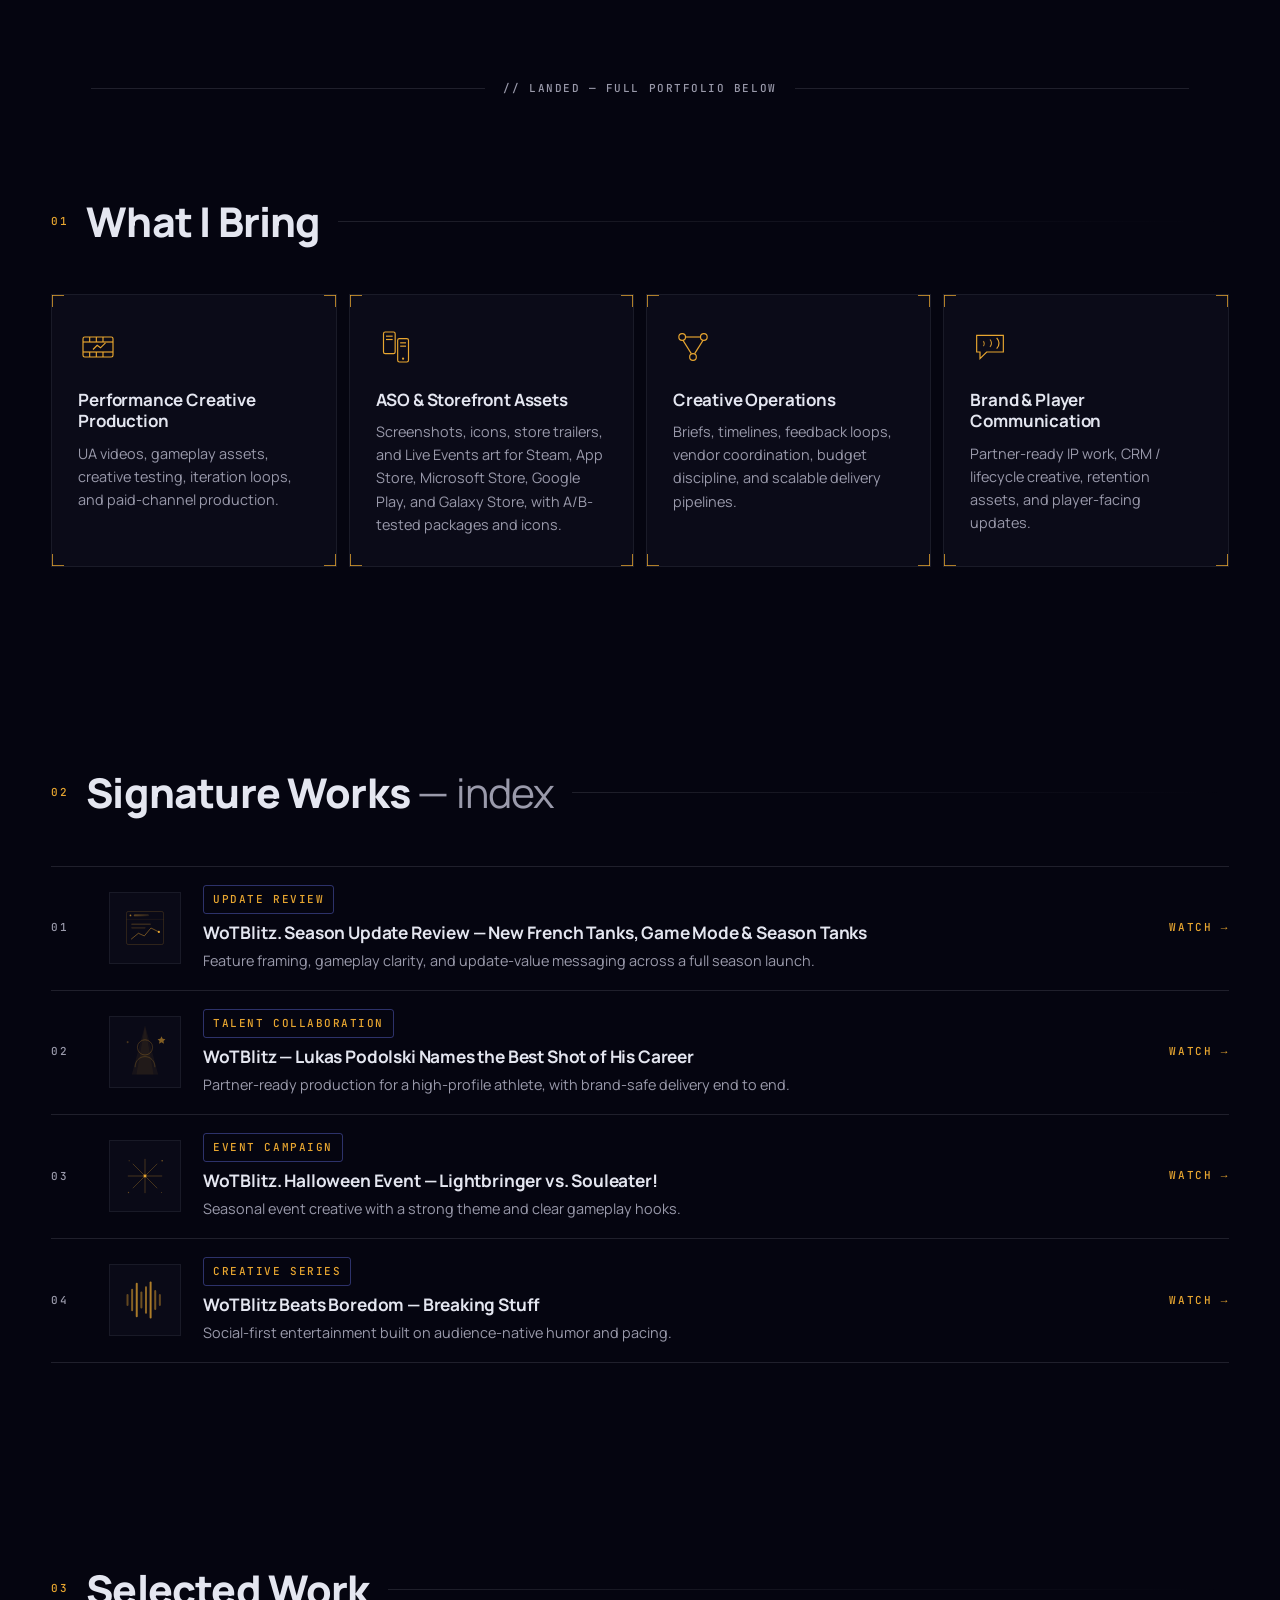
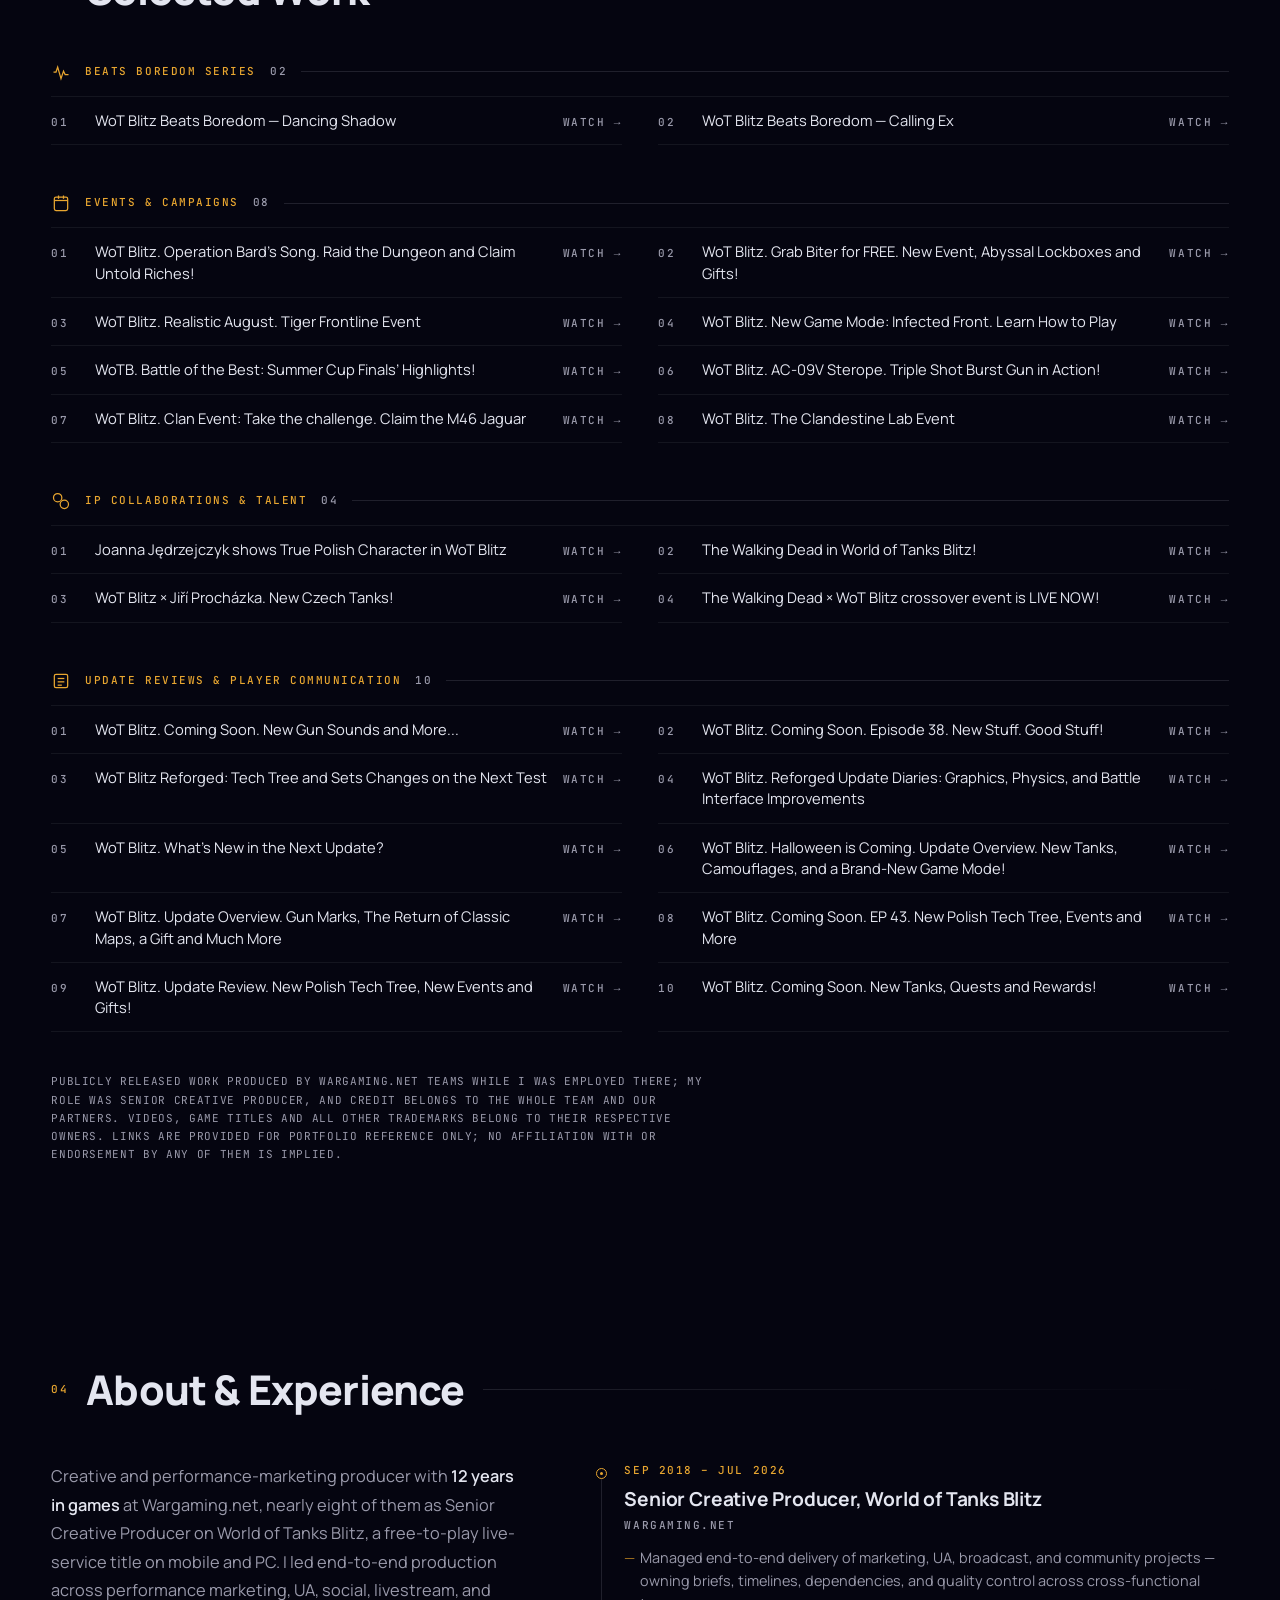
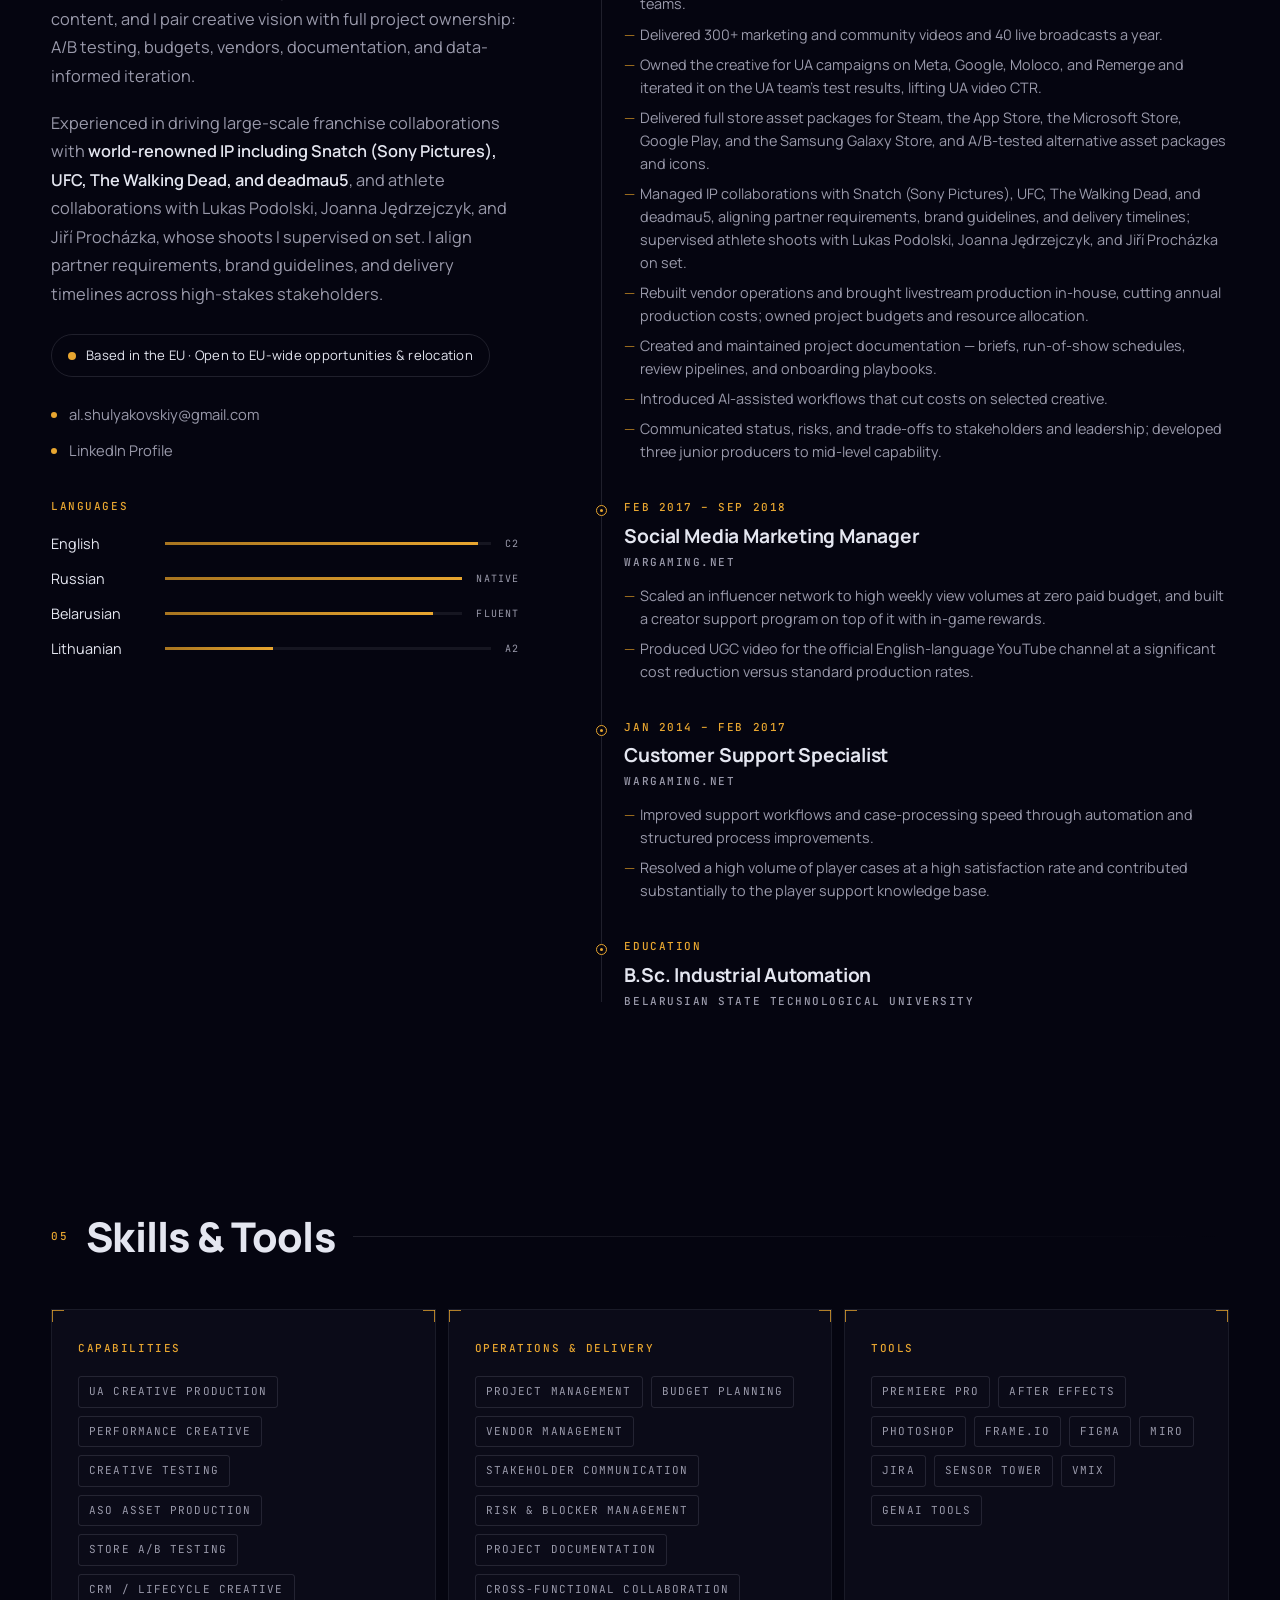
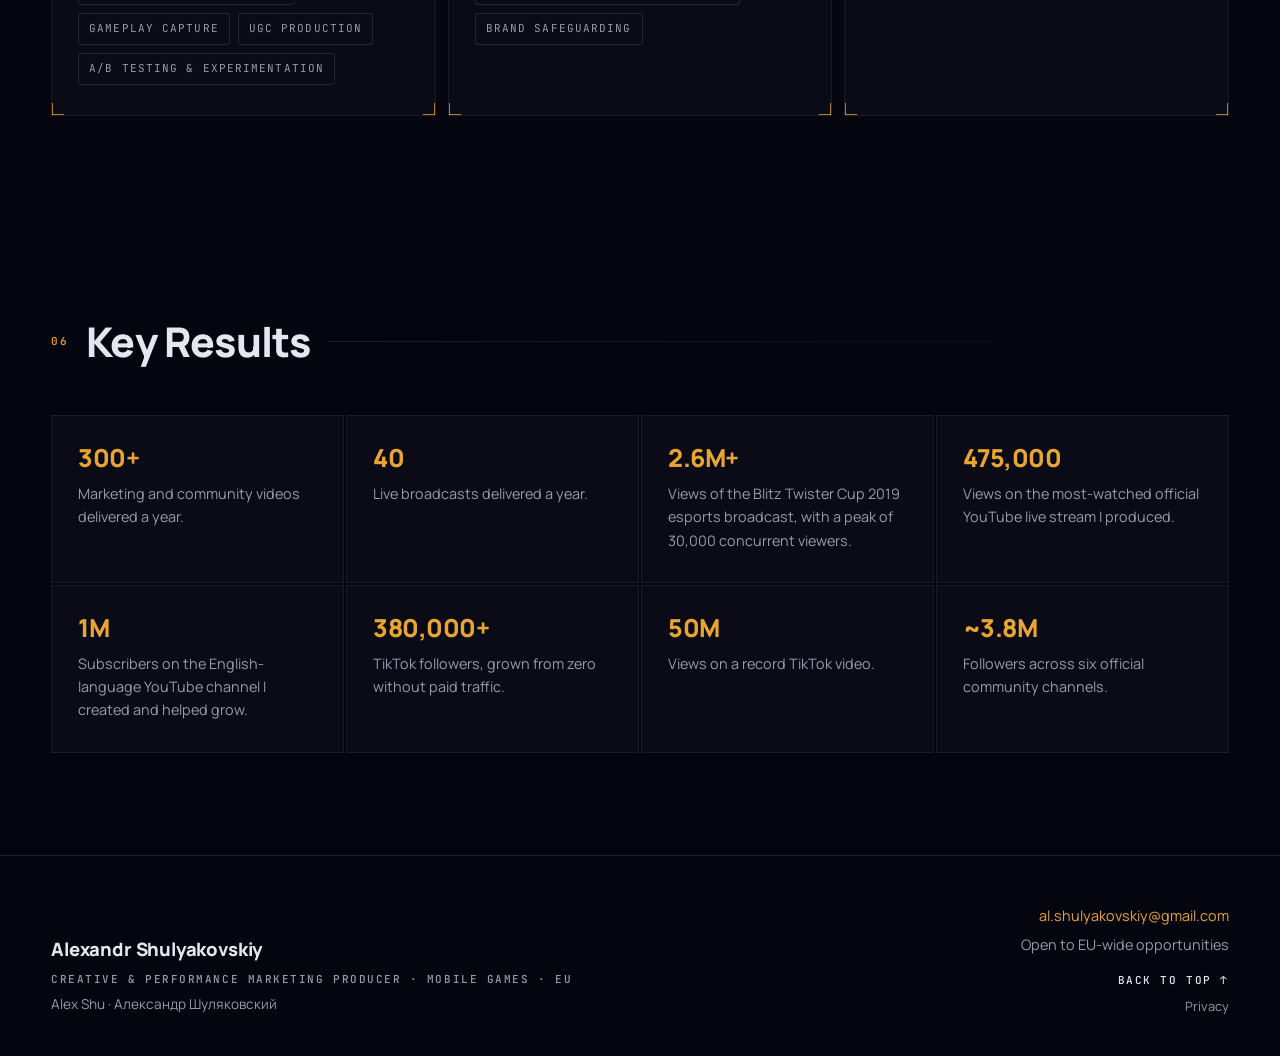
==== commit 100637b7: "Add the Lithuanian trainer at /lt/ and link it from the menu A multiple-choice Lithuanian trainer wi" ====
--- a/index.html
+++ b/index.html
@@ -889,6 +889,7 @@
     <a href="#signature" data-jump="now">Work</a>
     <a href="#about">About</a>
     <a href="#results">Results</a>
+    <a href="/lt/">Lithuanian</a>
     <a href="mailto:al.shulyakovskiy@gmail.com">Contact</a>
   </nav>
   <div class="head-actions">
@@ -921,8 +922,9 @@
   <a class="menu-link" href="#signature" style="--k:1" data-jump="now">Work</a>
   <a class="menu-link" href="#about" style="--k:2">About</a>
   <a class="menu-link" href="#results" style="--k:3">Results</a>
-  <a class="menu-link" href="mailto:al.shulyakovskiy@gmail.com" style="--k:4">Contact</a>
-  <button class="menu-sound mono" type="button" data-sound aria-pressed="false" style="--k:5">
+  <a class="menu-link" href="/lt/" style="--k:4">Lithuanian trainer</a>
+  <a class="menu-link" href="mailto:al.shulyakovskiy@gmail.com" style="--k:5">Contact</a>
+  <button class="menu-sound mono" type="button" data-sound aria-pressed="false" style="--k:6">
     Sound · <b class="snd-state">off</b>
   </button>
   <p class="menu-foot mono">al.shulyakovskiy@gmail.com · Based in the EU</p>
